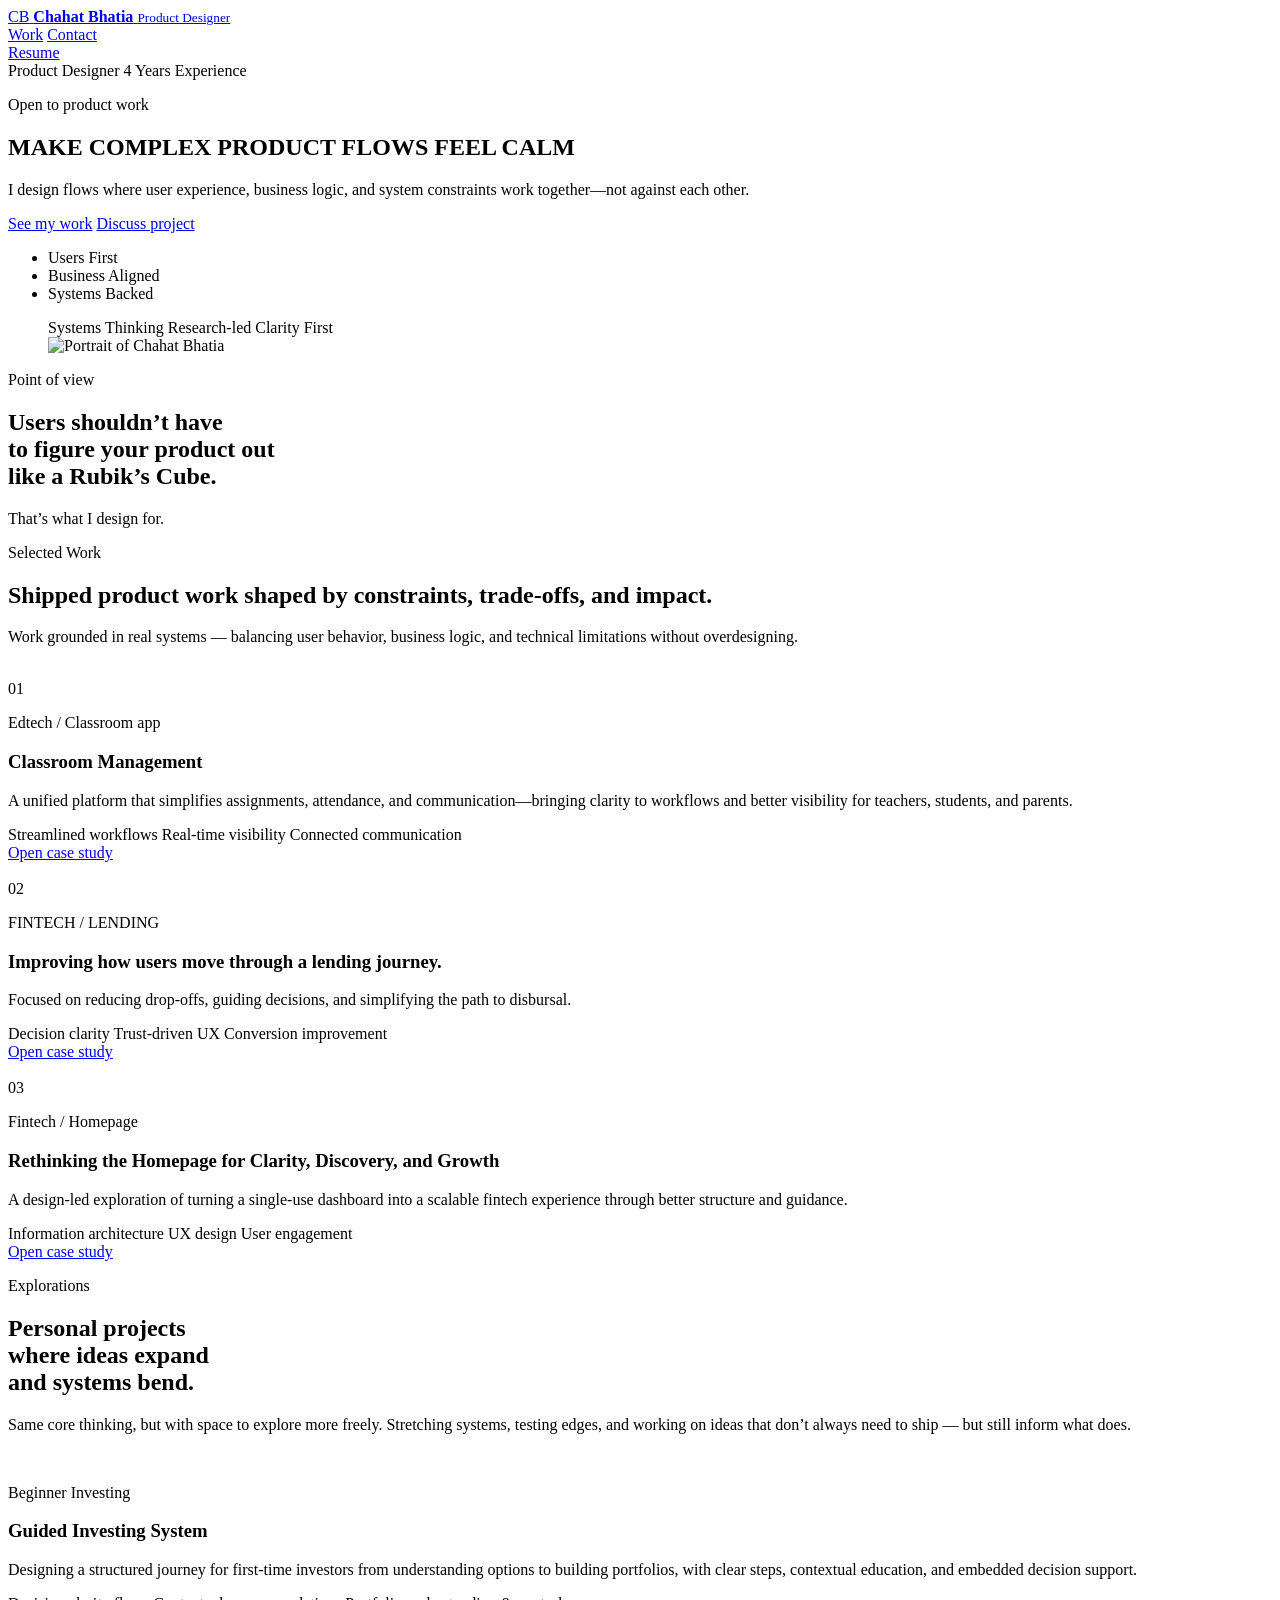
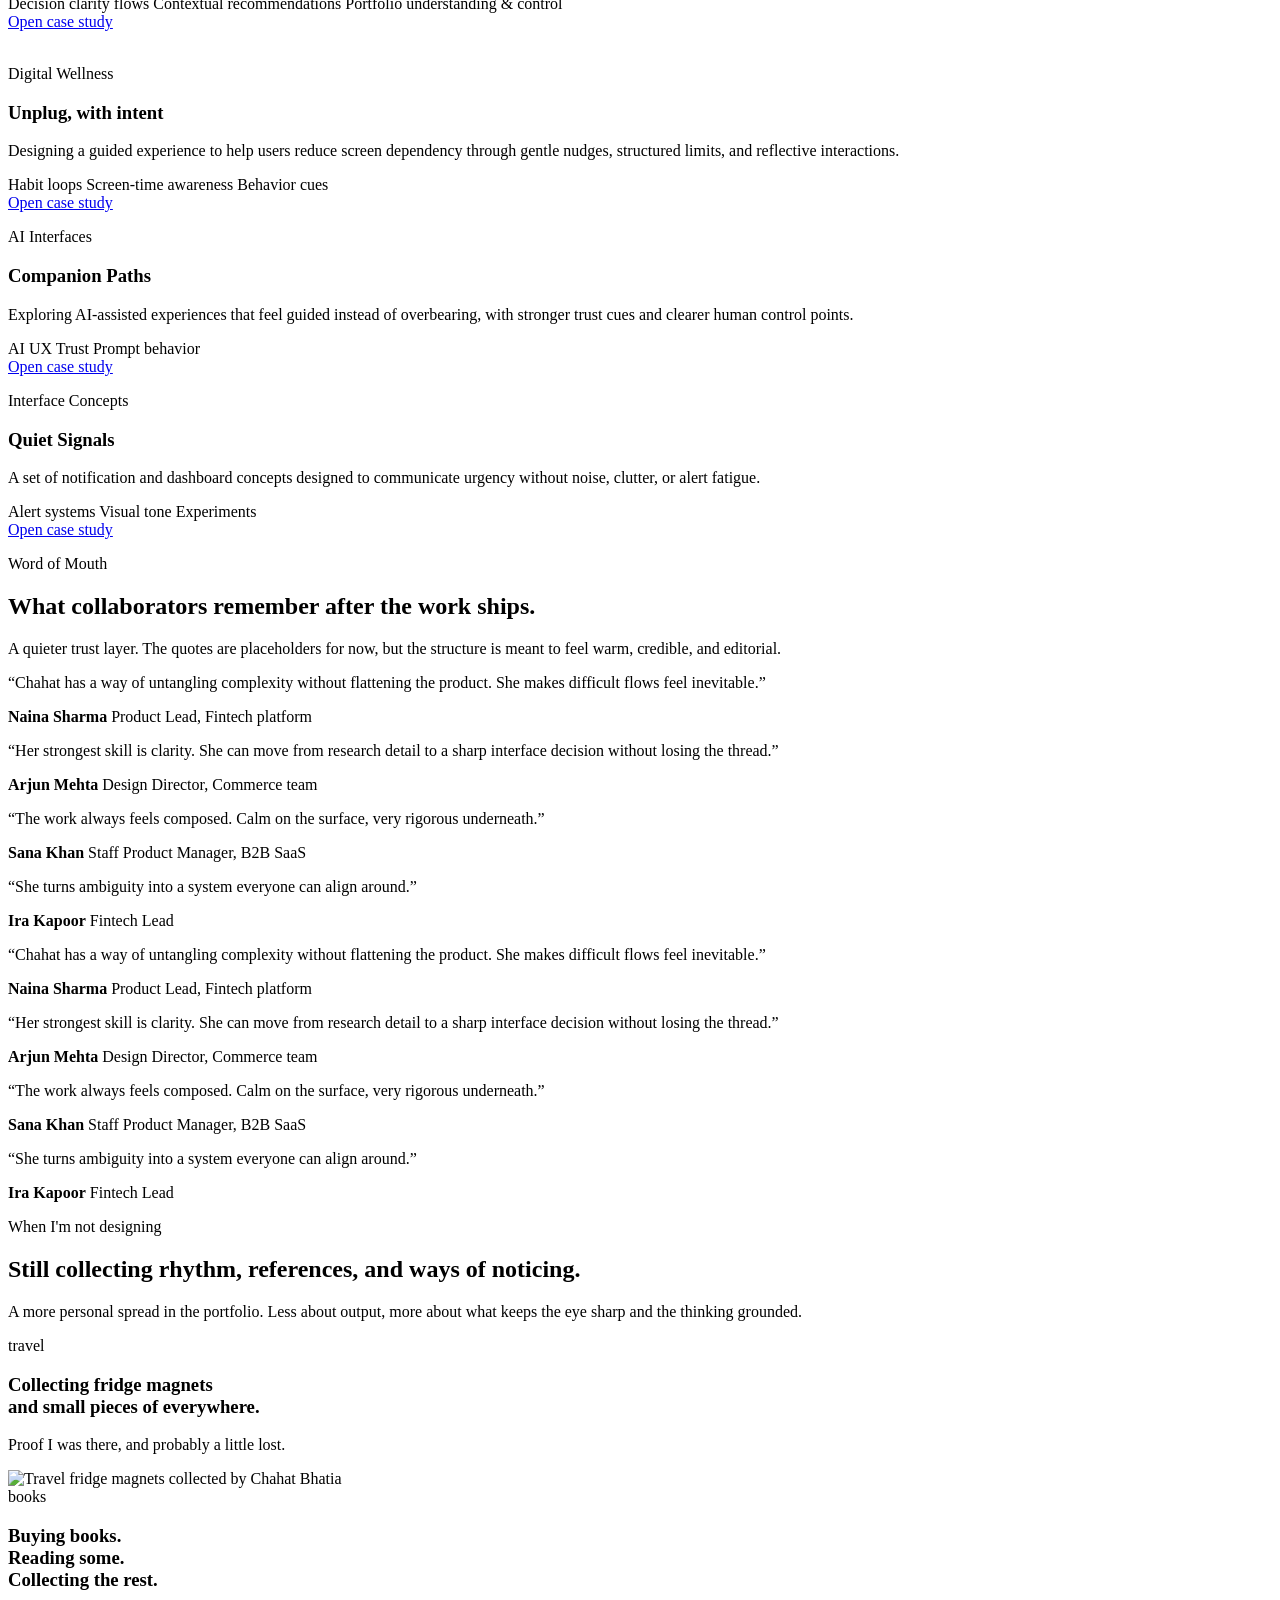
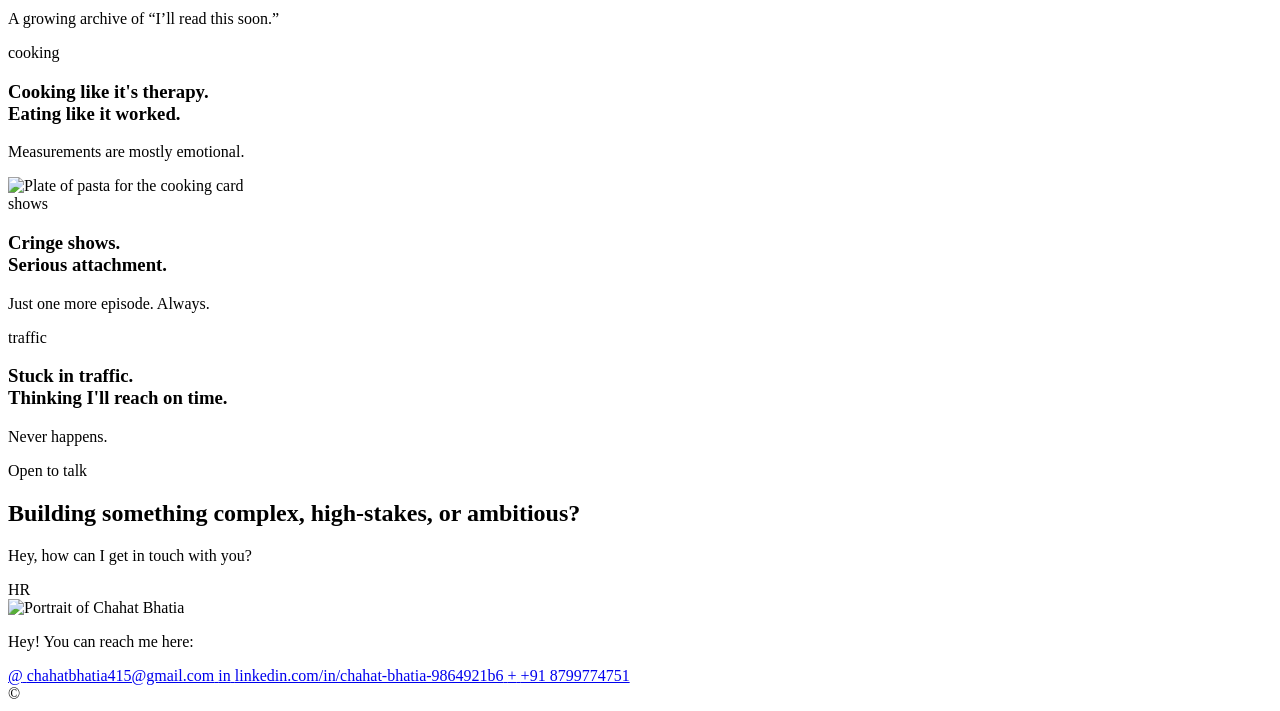
==== index.html @ b1b4a766 "Fix homepage cube script" ====
<!DOCTYPE html>
<html lang="en">
  <head>
    <meta charset="UTF-8" />
    <meta name="viewport" content="width=device-width, initial-scale=1.0" />
    <title>Chahat Bhatia | Product Designer</title>
    <meta
      name="description"
      content="A bold editorial portfolio concept for product designer Chahat Bhatia. High-contrast, structured, and typography-led."
    />
    <meta
      http-equiv="Cache-Control"
      content="no-store, no-cache, must-revalidate"
    />
    <meta http-equiv="Pragma" content="no-cache" />
    <meta http-equiv="Expires" content="0" />
    <link
      rel="icon"
      href="data:image/svg+xml,%3Csvg xmlns='http://www.w3.org/2000/svg' viewBox='0 0 64 64'%3E%3Crect width='64' height='64' fill='%230f0f10'/%3E%3Ctext x='50%25' y='57%25' text-anchor='middle' font-size='24' font-family='Arial, sans-serif' font-weight='700' letter-spacing='2' fill='%23f3efe8'%3ECB%3C/text%3E%3C/svg%3E"
    />
    <link rel="preconnect" href="https://fonts.googleapis.com" />
    <link rel="preconnect" href="https://fonts.gstatic.com" crossorigin />
    <link
      href="https://fonts.googleapis.com/css2?family=Barlow+Condensed:wght@500;600;700;800&family=Space+Grotesk:wght@400;500;600;700&display=swap"
      rel="stylesheet"
    />
    <link rel="stylesheet" href="./styles.css?v=rubik-restore-3" />
  </head>
  <body>
    <header class="site-header" id="top">
      <div class="shell site-header__inner">
        <a class="brand" href="#top" aria-label="Chahat Bhatia portfolio home">
          <span class="brand__mark">CB</span>
          <span class="brand__text">
            <strong>Chahat Bhatia</strong>
            <small>Product Designer</small>
          </span>
        </a>

        <nav class="site-nav" aria-label="Primary">
          <a href="#work">Work</a>
          <a href="#contact">Contact</a>
        </nav>

        <a class="site-header__cta" href="#contact">Resume</a>
      </div>
    </header>

    <main class="page">
      <section class="hero">
        <div class="hero-inner">
          <div class="shell hero__grid">
            <div class="hero__copy reveal">
              <div class="hero__identity" aria-label="Designer identity">
                <span>Product Designer</span>
                <span>4 Years Experience</span>
              </div>

              <p class="kicker kicker--status">
                <span class="status-dot" aria-hidden="true"></span>
                <span>Open to product work</span>
              </p>
              <h1 class="hero__title">
                <span>MAKE COMPLEX</span>
                <span class="hero__title-mid">PRODUCT FLOWS</span>
                <span class="hero__title-end">FEEL CALM</span>
              </h1>
              <p class="hero__summary">
                I design flows where user experience, business logic, and system
                constraints work together—not against each other.
              </p>

              <div class="hero__actions">
                <a class="button button--primary" href="#work">See my work</a>
                <a class="text-link" href="#contact">Discuss project</a>
              </div>

              <ul class="hero__meta" aria-label="Focus areas">
                <li>Users First</li>
                <li>Business Aligned</li>
                <li>Systems Backed</li>
              </ul>
            </div>

            <figure class="hero__portrait reveal">
              <div class="hero__chips" aria-hidden="true">
                <span>Systems Thinking</span>
                <span>Research-led</span>
                <span>Clarity First</span>
              </div>
              <img
                src="./assets/chahat-bhatia.png"
                alt="Portrait of Chahat Bhatia"
              />
            </figure>
          </div>
        </div>
      </section>

      <section class="section section--dark statement">
        <div class="shell statement__grid reveal">
          <div class="statement__intro">
            <p class="kicker kicker--inverse">Point of view</p>
            <h2 class="statement__title">
              Users shouldn&rsquo;t have<br />
              to figure your product out<br />
              like a <span class="statement__highlight">Rubik&rsquo;s Cube.</span>
            </h2>
            <p class="statement__subline">That&rsquo;s what I design for.</p>
          </div>

          <div class="statement__visual" aria-hidden="true">
            <div class="hero-cube-scene hero-cube-scene--statement">
              <div class="hero-cube-aura"></div>
              <div class="hero-cube-shadow"></div>
              <div class="hero-cube-canvas" data-rubik-canvas></div>
            </div>
          </div>
        </div>
      </section>

      <section class="section work" id="work">
        <div class="shell">
          <div class="work-segment work-segment--pro">
            <div class="section-head reveal">
              <div>
                <p class="kicker">Selected Work</p>
                <h2>Shipped product work shaped by constraints, trade-offs, and impact.</h2>
              </div>
              <p>
                Work grounded in real systems — balancing user behavior,
                business logic, and technical limitations without
                overdesigning.
              </p>
            </div>

            <div class="case-list">
              <article class="case-study reveal">
                <div class="case-study__visual case-study__visual--thumb" aria-hidden="true">
                  <img
                    class="case-study__thumb case-study__thumb--classroom"
                    src="./assets/classroom-management-cover-v2.png"
                    alt=""
                  />
                </div>

                <div class="case-study__content">
                  <span class="case-study__index">01</span>
                <p class="case-study__eyebrow">Edtech / Classroom app</p>
                  <h3>Classroom Management</h3>
                  <p>
                    A unified platform that simplifies assignments, attendance,
                    and communication—bringing clarity to workflows and better
                    visibility for teachers, students, and parents.
                  </p>
                  <div class="case-study__meta" aria-label="Case study themes">
                    <span>Streamlined workflows</span>
                    <span>Real-time visibility</span>
                    <span>Connected communication</span>
                  </div>
                  <a class="case-study__link" href="./case-study.html">Open case study</a>
                </div>
              </article>

              <article class="case-study case-study--reverse reveal">
                <div class="case-study__visual case-study__visual--thumb" aria-hidden="true">
                  <img
                    class="case-study__thumb case-study__thumb--lending"
                    src="./assets/sod-thumbnail.png"
                    alt=""
                    loading="lazy"
                  />
                </div>

                <div class="case-study__content">
                  <span class="case-study__index">02</span>
                  <p class="case-study__eyebrow">FINTECH / LENDING</p>
                  <h3>Improving how users move through a lending journey.</h3>
                  <p>
                    Focused on reducing drop-offs, guiding decisions, and
                    simplifying the path to disbursal.
                  </p>
                  <div class="case-study__meta" aria-label="Case study themes">
                    <span>Decision clarity</span>
                    <span>Trust-driven UX</span>
                    <span>Conversion improvement</span>
                  </div>
                  <a class="case-study__link" href="./lending-case-study.html">Open case study</a>
                </div>
              </article>

              <article class="case-study reveal">
                <div class="case-study__visual case-study__visual--thumb case-study__visual--thumb--refyne" aria-hidden="true">
                  <img
                    class="case-study__thumb case-study__thumb--refyne"
                    src="./assets/refyne-context.png"
                    alt=""
                  />
                </div>

                <div class="case-study__content">
                  <span class="case-study__index">03</span>
                  <p class="case-study__eyebrow">Fintech / Homepage</p>
                  <h3>Rethinking the Homepage for Clarity, Discovery, and Growth</h3>
                  <p>
                    A design-led exploration of turning a single-use dashboard
                    into a scalable fintech experience through better structure
                    and guidance.
                  </p>
                  <div class="case-study__meta" aria-label="Case study themes">
                    <span>Information architecture</span>
                    <span>UX design</span>
                    <span>User engagement</span>
                  </div>
                  <a class="case-study__link" href="./refyne-case-study.html">Open case study</a>
                </div>
              </article>
            </div>
          </div>

          <div class="work-segment work-segment--play">
            <div class="work-play-shell">
              <div class="work-play-head reveal">
                <div>
                  <p class="kicker kicker--inverse">Explorations</p>
                  <h2>
                    Personal projects<br />
                    where ideas expand<br />
                    and systems bend.
                  </h2>
                </div>
                <p>
                  Same core thinking, but with space to explore more freely.
                  Stretching systems, testing edges, and working on ideas that
                  don’t always need to ship — but still inform what does.
                </p>
              </div>

              <div class="play-list">
                <article class="play-card play-card--atlas reveal">
                  <div class="play-card__visual play-visual play-visual--atlas" aria-hidden="true">
                    <img
                      class="play-visual__thumb"
                      src="./assets/beginner-investing-thumb-2.png"
                      alt=""
                    />
                  </div>
                  <div class="play-card__content">
                    <p class="play-card__eyebrow">Beginner Investing</p>
                    <h3>Guided Investing System</h3>
                    <p>
                      Designing a structured journey for first-time investors
                      from understanding options to building portfolios, with
                      clear steps, contextual education, and embedded decision
                      support.
                    </p>
                    <div class="play-card__meta">
                      <span>Decision clarity flows</span>
                      <span>Contextual recommendations</span>
                      <span>Portfolio understanding &amp; control</span>
                    </div>
                    <a class="play-card__link" href="./guided-investing-case-study.html?v=guided-investing-case-1">Open case study</a>
                  </div>
                </article>

                <article class="play-card play-card--motion reveal">
                  <div class="play-card__visual play-visual play-visual--motion" aria-hidden="true">
                    <img
                      class="play-visual__thumb"
                      src="./assets/digital-wellness-thumb.png"
                      alt=""
                    />
                  </div>
                  <div class="play-card__content">
                    <p class="play-card__eyebrow">Digital Wellness</p>
                    <h3>Unplug, with intent</h3>
                    <p>
                      Designing a guided experience to help users reduce screen
                      dependency through gentle nudges, structured limits, and
                      reflective interactions.
                    </p>
                    <div class="play-card__meta">
                      <span>Habit loops</span>
                      <span>Screen-time awareness</span>
                      <span>Behavior cues</span>
                    </div>
                    <a class="play-card__link" href="./exploration-case-study.html?v=exploration-case-2">Open case study</a>
                  </div>
                </article>

                <article class="play-card play-card--ai reveal">
                  <div class="play-card__visual play-visual play-visual--ai" aria-hidden="true">
                    <span></span>
                    <span></span>
                    <span></span>
                  </div>
                  <div class="play-card__content">
                    <p class="play-card__eyebrow">AI Interfaces</p>
                    <h3>Companion Paths</h3>
                    <p>
                      Exploring AI-assisted experiences that feel guided instead
                      of overbearing, with stronger trust cues and clearer human
                      control points.
                    </p>
                    <div class="play-card__meta">
                      <span>AI UX</span>
                      <span>Trust</span>
                      <span>Prompt behavior</span>
                    </div>
                    <a class="play-card__link" href="./exploration-case-study.html?v=exploration-case-2">Open case study</a>
                  </div>
                </article>

                <article class="play-card play-card--calm reveal">
                  <div class="play-card__visual play-visual play-visual--calm" aria-hidden="true">
                    <span></span>
                    <span></span>
                    <span></span>
                  </div>
                  <div class="play-card__content">
                    <p class="play-card__eyebrow">Interface Concepts</p>
                    <h3>Quiet Signals</h3>
                    <p>
                      A set of notification and dashboard concepts designed to
                      communicate urgency without noise, clutter, or alert
                      fatigue.
                    </p>
                    <div class="play-card__meta">
                      <span>Alert systems</span>
                      <span>Visual tone</span>
                      <span>Experiments</span>
                    </div>
                    <a class="play-card__link" href="./exploration-case-study.html?v=exploration-case-2">Open case study</a>
                  </div>
                </article>
              </div>
            </div>
          </div>
        </div>
      </section>

      <section class="section word-of-mouth">
        <div class="shell">
          <div class="word-of-mouth__top">
            <div class="word-of-mouth__intro reveal">
              <p class="kicker kicker--inverse">Word of Mouth</p>
              <h2>What collaborators remember after the work ships.</h2>
            </div>

            <div class="word-of-mouth__aside reveal">
              <p class="word-of-mouth__copy">
                A quieter trust layer. The quotes are placeholders for now, but
                the structure is meant to feel warm, credible, and editorial.
              </p>
            </div>
          </div>

          <div class="word-of-mouth__rail reveal" aria-label="Testimonials">
            <div class="word-of-mouth__ticker">
              <div class="word-of-mouth__track">
                <article class="testimonial-card testimonial-card--medium">
                  <p class="testimonial-card__quote">
                    “Chahat has a way of untangling complexity without flattening the
                    product. She makes difficult flows feel inevitable.”
                  </p>
                  <div class="testimonial-card__meta">
                    <strong>Naina Sharma</strong>
                    <span>Product Lead, Fintech platform</span>
                  </div>
                </article>

                <article class="testimonial-card testimonial-card--wide">
                  <p class="testimonial-card__quote">
                    “Her strongest skill is clarity. She can move from research
                    detail to a sharp interface decision without losing the thread.”
                  </p>
                  <div class="testimonial-card__meta">
                    <strong>Arjun Mehta</strong>
                    <span>Design Director, Commerce team</span>
                  </div>
                </article>

                <article class="testimonial-card testimonial-card--medium">
                  <p class="testimonial-card__quote">
                    “The work always feels composed. Calm on the surface, very
                    rigorous underneath.”
                  </p>
                  <div class="testimonial-card__meta">
                    <strong>Sana Khan</strong>
                    <span>Staff Product Manager, B2B SaaS</span>
                  </div>
                </article>

                <article class="testimonial-card testimonial-card--compact" aria-hidden="true">
                  <p class="testimonial-card__quote">
                    “She turns ambiguity into a system everyone can align around.”
                  </p>
                  <div class="testimonial-card__meta">
                    <strong>Ira Kapoor</strong>
                    <span>Fintech Lead</span>
                  </div>
                </article>
              </div>

              <div class="word-of-mouth__track" aria-hidden="true">
                <article class="testimonial-card testimonial-card--medium">
                  <p class="testimonial-card__quote">
                    “Chahat has a way of untangling complexity without flattening the
                    product. She makes difficult flows feel inevitable.”
                  </p>
                  <div class="testimonial-card__meta">
                    <strong>Naina Sharma</strong>
                    <span>Product Lead, Fintech platform</span>
                  </div>
                </article>

                <article class="testimonial-card testimonial-card--wide">
                  <p class="testimonial-card__quote">
                    “Her strongest skill is clarity. She can move from research
                    detail to a sharp interface decision without losing the thread.”
                  </p>
                  <div class="testimonial-card__meta">
                    <strong>Arjun Mehta</strong>
                    <span>Design Director, Commerce team</span>
                  </div>
                </article>

                <article class="testimonial-card testimonial-card--medium">
                  <p class="testimonial-card__quote">
                    “The work always feels composed. Calm on the surface, very
                    rigorous underneath.”
                  </p>
                  <div class="testimonial-card__meta">
                    <strong>Sana Khan</strong>
                    <span>Staff Product Manager, B2B SaaS</span>
                  </div>
                </article>

                <article class="testimonial-card testimonial-card--compact" aria-hidden="true">
                  <p class="testimonial-card__quote">
                    “She turns ambiguity into a system everyone can align around.”
                  </p>
                  <div class="testimonial-card__meta">
                    <strong>Ira Kapoor</strong>
                    <span>Fintech Lead</span>
                  </div>
                </article>
              </div>
            </div>
          </div>
        </div>
      </section>

      <section class="section off-grid" id="off-grid">
        <div class="shell">
          <div class="section-head reveal">
            <div>
              <p class="kicker">When I&apos;m not designing</p>
              <h2>Still collecting rhythm, references, and ways of noticing.</h2>
            </div>
            <p>
              A more personal spread in the portfolio. Less about output, more
              about what keeps the eye sharp and the thinking grounded.
            </p>
          </div>

          <div class="off-grid__carousel reveal">
            <div
              class="off-grid__rail"
              data-off-grid-carousel
              tabindex="0"
              aria-label="Horizontal carousel of personal interests and activities"
            >
              <div class="off-grid__track">
                <article class="off-grid-card off-grid-card--travel is-active">
                  <div class="off-grid-card__content">
                    <span class="off-grid-card__label">travel</span>
                    <h3>
                      Collecting fridge magnets<br />
                      and small pieces of everywhere.
                    </h3>
                    <p>Proof I was there, and probably a little lost.</p>
                  </div>
                  <img
                    src="./assets/travel-magnets.png"
                    alt="Travel fridge magnets collected by Chahat Bhatia"
                  />
                </article>

                <article class="off-grid-card off-grid-card--playlists">
                  <span class="off-grid-card__label">books</span>
                  <h3>
                    Buying books.<br />
                    Reading some.<br />
                    Collecting the rest.
                  </h3>
                  <p>A growing archive of “I’ll read this soon.”</p>
                </article>

                <article class="off-grid-card off-grid-card--camera">
                  <div class="off-grid-card__content">
                    <span class="off-grid-card__label">cooking</span>
                    <h3>
                      Cooking like it&apos;s therapy.<br />
                      Eating like it worked.
                    </h3>
                    <p>Measurements are mostly emotional.</p>
                  </div>
                  <img
                    src="./assets/cooking-card.jpg"
                    alt="Plate of pasta for the cooking card"
                  />
                </article>

                <article class="off-grid-card off-grid-card--shows">
                  <span class="off-grid-card__label">shows</span>
                  <h3>
                    Cringe shows.<br />
                    Serious attachment.
                  </h3>
                  <p>Just one more episode. Always.</p>
                </article>

                <article class="off-grid-card off-grid-card--maps">
                  <span class="off-grid-card__label">traffic</span>
                  <h3>
                    Stuck in traffic.<br />
                    Thinking I&apos;ll reach on time.
                  </h3>
                  <p>Never happens.</p>
                </article>
              </div>
            </div>
          </div>
        </div>
      </section>

      <section class="section section--dark contact" id="contact">
          <div class="shell contact__grid reveal">
            <div>
            <p class="kicker kicker--inverse">Open to talk</p>
            <h2>
              Building something complex, high-stakes, or ambitious?
            </h2>
          </div>

        </div>

        <div class="shell contact__experience reveal">
          <div class="contact-scene" data-contact-scene aria-hidden="true">
            <div class="contact-chase" data-contact-chase data-note-side="right">
              <div class="contact-chase__chat">
                <div class="contact-chase__incoming">
                  <div class="contact-chase__message contact-chase__message--incoming">
                    <p>Hey, how can I get in touch with you?</p>
                  </div>
                  <span class="contact-chase__avatar contact-chase__avatar--incoming" aria-hidden="true">HR</span>
                </div>
                <div class="contact-chase__reply">
                  <img
                    class="contact-chase__avatar"
                    src="./assets/chahat-bhatia.png"
                    alt="Portrait of Chahat Bhatia"
                  />
                  <div class="contact-chase__message contact-chase__message--outgoing">
                    <p class="contact-chase__lead">Hey! You can reach me here:</p>
                    <div class="contact-chase__details">
                      <a
                        class="contact-chase__detail-link"
                        href="mailto:chahatbhatia415@gmail.com"
                      >
                        <span class="contact-chase__detail-icon" aria-hidden="true">@</span>
                        <span>chahatbhatia415@gmail.com</span>
                      </a>
                      <a
                        class="contact-chase__detail-link"
                        href="https://linkedin.com/in/chahat-bhatia-9864921b6"
                        target="_blank"
                        rel="noreferrer"
                      >
                        <span class="contact-chase__detail-icon" aria-hidden="true">in</span>
                        <span>linkedin.com/in/chahat-bhatia-9864921b6</span>
                      </a>
                      <a class="contact-chase__detail-link" href="tel:+918799774751">
                        <span class="contact-chase__detail-icon" aria-hidden="true">+</span>
                        <span>+91 8799774751</span>
                      </a>
                    </div>
                  </div>
                </div>
              </div>
            </div>
          </div>
        </div>

        <div class="shell contact__footer">
          <span>&copy; <span id="year"></span></span>
        </div>
      </section>
    </main>

    <div class="cursor-dot" aria-hidden="true"></div>
    <div class="cursor-ring" aria-hidden="true"></div>

    <script src="./script.js?v=exploration-case-2"></script>
    <script
      type="module"
      src="./statement-cube.mjs?v=rubik-solve-3"
    ></script>
  </body>
</html>
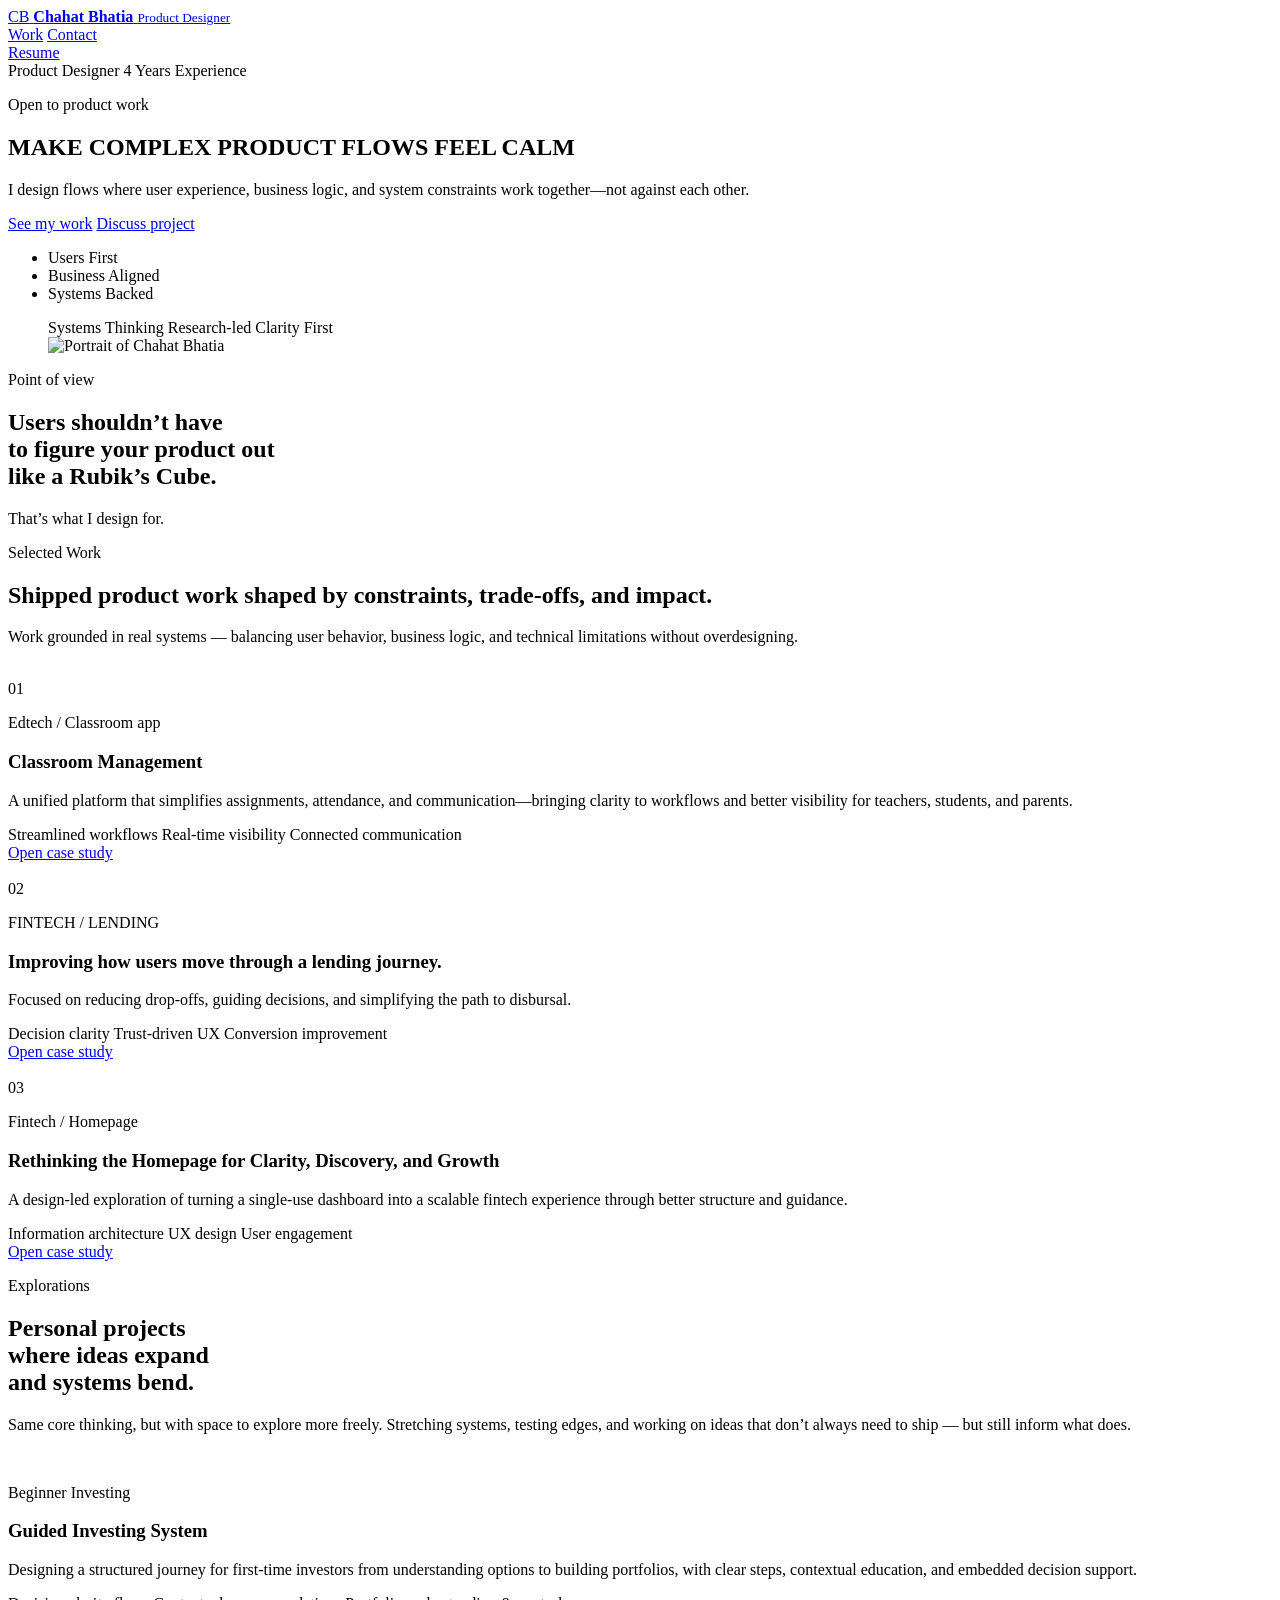
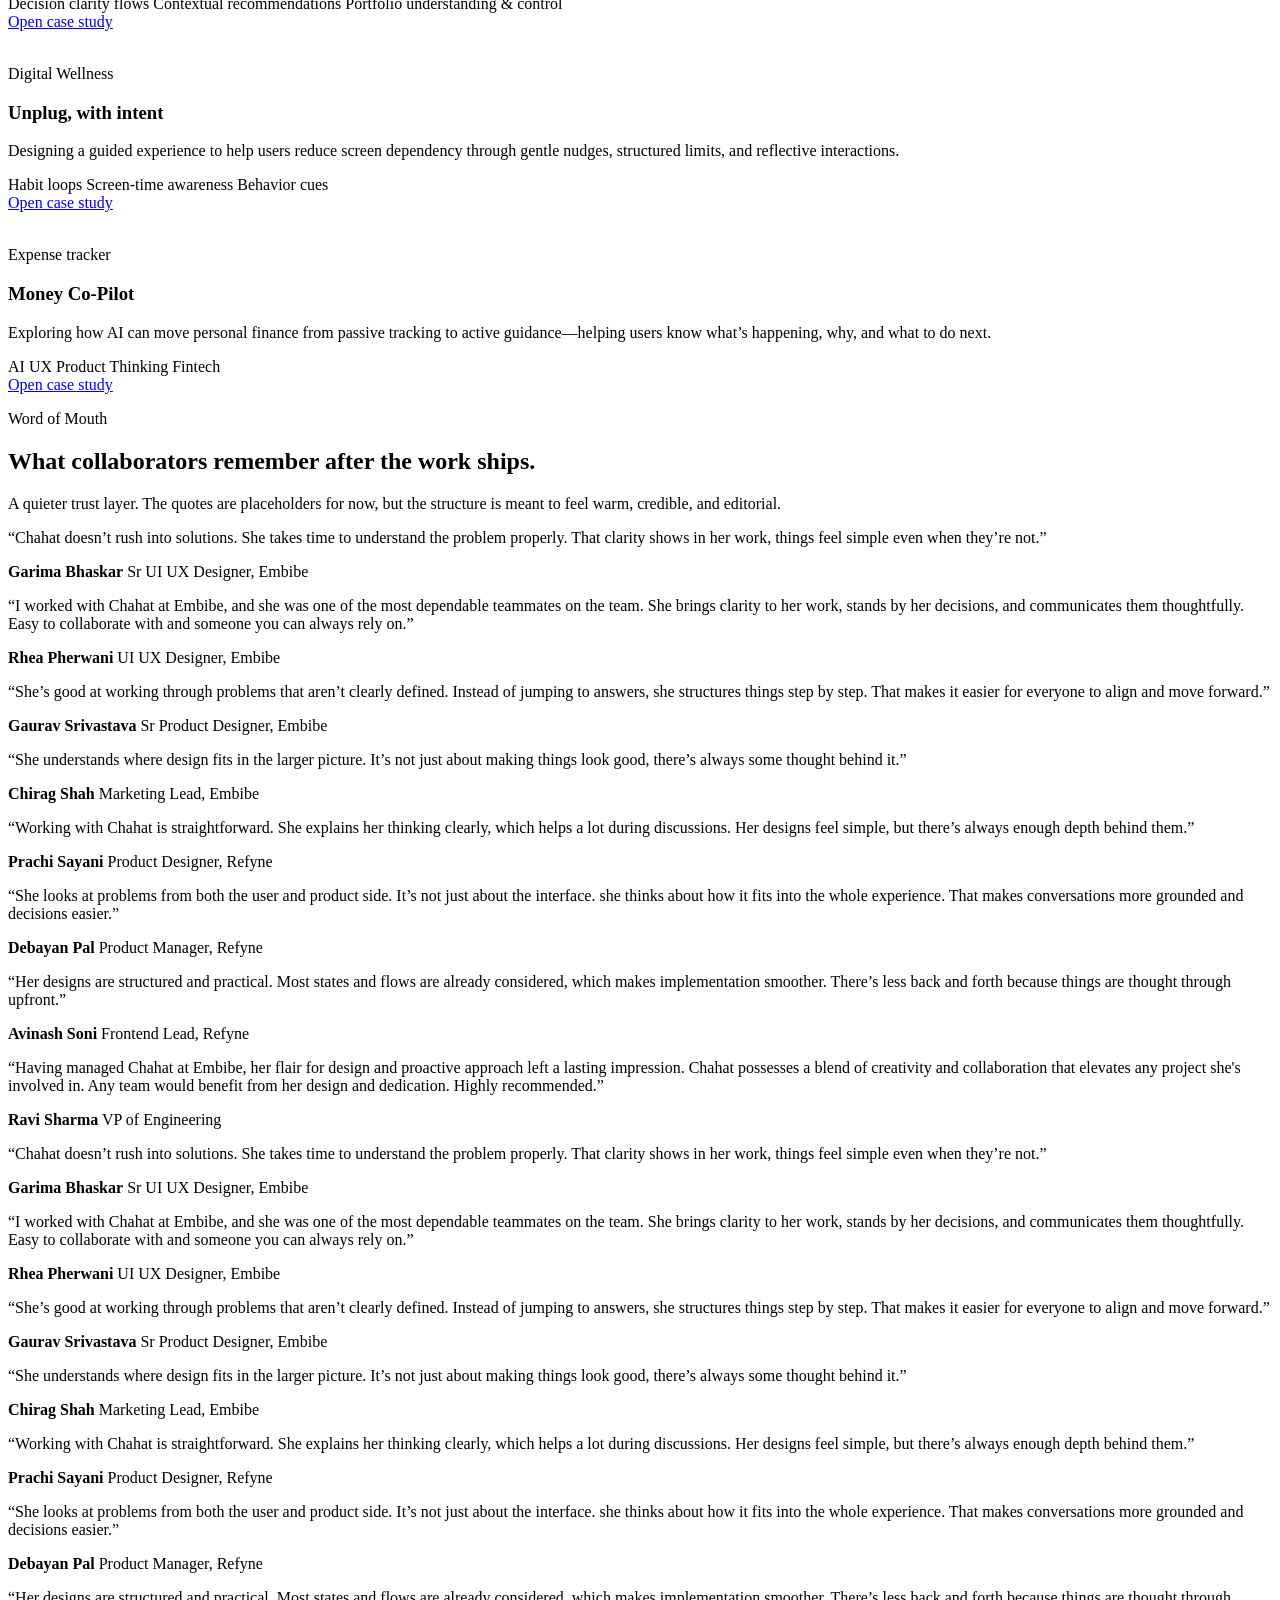
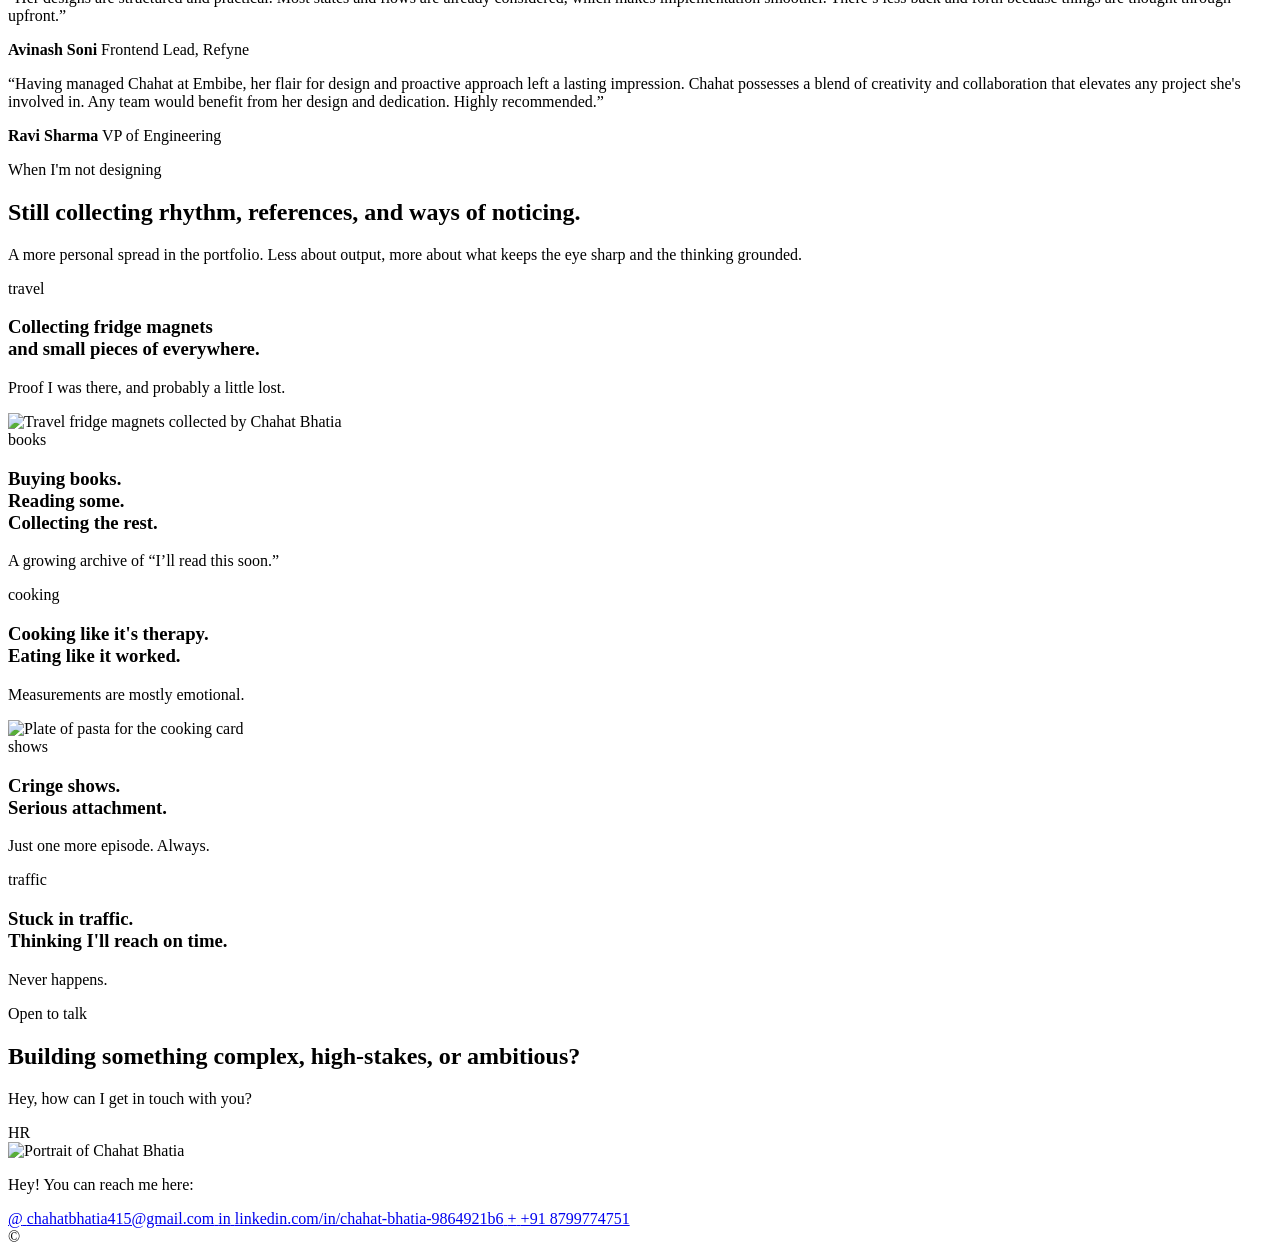
==== commit 19dd84a4: "Update money co-pilot case study and testimonials" ====
--- a/index.html
+++ b/index.html
@@ -290,47 +290,26 @@
 
                 <article class="play-card play-card--ai reveal">
                   <div class="play-card__visual play-visual play-visual--ai" aria-hidden="true">
-                    <span></span>
-                    <span></span>
-                    <span></span>
+                    <img
+                      class="play-visual__thumb"
+                      src="./assets/money-co-pilot-thumb.png"
+                      alt=""
+                    />
                   </div>
                   <div class="play-card__content">
-                    <p class="play-card__eyebrow">AI Interfaces</p>
-                    <h3>Companion Paths</h3>
+                    <p class="play-card__eyebrow">Expense tracker</p>
+                    <h3>Money Co-Pilot</h3>
                     <p>
-                      Exploring AI-assisted experiences that feel guided instead
-                      of overbearing, with stronger trust cues and clearer human
-                      control points.
+                      Exploring how AI can move personal finance from passive
+                      tracking to active guidance&mdash;helping users know what&rsquo;s
+                      happening, why, and what to do next.
                     </p>
                     <div class="play-card__meta">
                       <span>AI UX</span>
-                      <span>Trust</span>
-                      <span>Prompt behavior</span>
+                      <span>Product Thinking</span>
+                      <span>Fintech</span>
                     </div>
-                    <a class="play-card__link" href="./exploration-case-study.html?v=exploration-case-2">Open case study</a>
-                  </div>
-                </article>
-
-                <article class="play-card play-card--calm reveal">
-                  <div class="play-card__visual play-visual play-visual--calm" aria-hidden="true">
-                    <span></span>
-                    <span></span>
-                    <span></span>
-                  </div>
-                  <div class="play-card__content">
-                    <p class="play-card__eyebrow">Interface Concepts</p>
-                    <h3>Quiet Signals</h3>
-                    <p>
-                      A set of notification and dashboard concepts designed to
-                      communicate urgency without noise, clutter, or alert
-                      fatigue.
-                    </p>
-                    <div class="play-card__meta">
-                      <span>Alert systems</span>
-                      <span>Visual tone</span>
-                      <span>Experiments</span>
-                    </div>
-                    <a class="play-card__link" href="./exploration-case-study.html?v=exploration-case-2">Open case study</a>
+                    <a class="play-card__link" href="./exploration-case-study.html?project=money-co-pilot">Open case study</a>
                   </div>
                 </article>
               </div>
@@ -360,44 +339,106 @@
               <div class="word-of-mouth__track">
                 <article class="testimonial-card testimonial-card--medium">
                   <p class="testimonial-card__quote">
-                    “Chahat has a way of untangling complexity without flattening the
-                    product. She makes difficult flows feel inevitable.”
-                  </p>
-                  <div class="testimonial-card__meta">
-                    <strong>Naina Sharma</strong>
-                    <span>Product Lead, Fintech platform</span>
+                    “Chahat doesn’t rush into solutions. She takes time to
+                    understand the problem properly. That clarity shows in her
+                    work, things feel simple even when they’re not.”
+                  </p>
+                  <div class="testimonial-card__meta">
+                    <strong>Garima Bhaskar</strong>
+                    <span>Sr UI UX Designer, Embibe</span>
                   </div>
                 </article>
 
                 <article class="testimonial-card testimonial-card--wide">
                   <p class="testimonial-card__quote">
-                    “Her strongest skill is clarity. She can move from research
-                    detail to a sharp interface decision without losing the thread.”
-                  </p>
-                  <div class="testimonial-card__meta">
-                    <strong>Arjun Mehta</strong>
-                    <span>Design Director, Commerce team</span>
-                  </div>
-                </article>
-
-                <article class="testimonial-card testimonial-card--medium">
-                  <p class="testimonial-card__quote">
-                    “The work always feels composed. Calm on the surface, very
-                    rigorous underneath.”
-                  </p>
-                  <div class="testimonial-card__meta">
-                    <strong>Sana Khan</strong>
-                    <span>Staff Product Manager, B2B SaaS</span>
+                    “I worked with Chahat at Embibe, and she was one of the most
+                    dependable teammates on the team. She brings clarity to her
+                    work, stands by her decisions, and communicates them
+                    thoughtfully. Easy to collaborate with and someone you can
+                    always rely on.”
+                  </p>
+                  <div class="testimonial-card__meta">
+                    <strong>Rhea Pherwani</strong>
+                    <span>UI UX Designer, Embibe</span>
+                  </div>
+                </article>
+
+                <article class="testimonial-card testimonial-card--medium">
+                  <p class="testimonial-card__quote">
+                    “She’s good at working through problems that aren’t clearly
+                    defined. Instead of jumping to answers, she structures things
+                    step by step. That makes it easier for everyone to align and
+                    move forward.”
+                  </p>
+                  <div class="testimonial-card__meta">
+                    <strong>Gaurav Srivastava</strong>
+                    <span>Sr Product Designer, Embibe</span>
                   </div>
                 </article>
 
                 <article class="testimonial-card testimonial-card--compact" aria-hidden="true">
                   <p class="testimonial-card__quote">
-                    “She turns ambiguity into a system everyone can align around.”
-                  </p>
-                  <div class="testimonial-card__meta">
-                    <strong>Ira Kapoor</strong>
-                    <span>Fintech Lead</span>
+                    “She understands where design fits in the larger picture. It’s
+                    not just about making things look good, there’s always some
+                    thought behind it.”
+                  </p>
+                  <div class="testimonial-card__meta">
+                    <strong>Chirag Shah</strong>
+                    <span>Marketing Lead, Embibe</span>
+                  </div>
+                </article>
+
+                <article class="testimonial-card testimonial-card--medium">
+                  <p class="testimonial-card__quote">
+                    “Working with Chahat is straightforward. She explains her
+                    thinking clearly, which helps a lot during discussions. Her
+                    designs feel simple, but there’s always enough depth behind
+                    them.”
+                  </p>
+                  <div class="testimonial-card__meta">
+                    <strong>Prachi Sayani</strong>
+                    <span>Product Designer, Refyne</span>
+                  </div>
+                </article>
+
+                <article class="testimonial-card testimonial-card--medium">
+                  <p class="testimonial-card__quote">
+                    “She looks at problems from both the user and product side.
+                    It’s not just about the interface. she thinks about how it fits
+                    into the whole experience. That makes conversations more
+                    grounded and decisions easier.”
+                  </p>
+                  <div class="testimonial-card__meta">
+                    <strong>Debayan Pal</strong>
+                    <span>Product Manager, Refyne</span>
+                  </div>
+                </article>
+
+                <article class="testimonial-card testimonial-card--compact" aria-hidden="true">
+                  <p class="testimonial-card__quote">
+                    “Her designs are structured and practical. Most states and
+                    flows are already considered, which makes implementation
+                    smoother. There’s less back and forth because things are
+                    thought through upfront.”
+                  </p>
+                  <div class="testimonial-card__meta">
+                    <strong>Avinash Soni</strong>
+                    <span>Frontend Lead, Refyne</span>
+                  </div>
+                </article>
+
+                <article class="testimonial-card testimonial-card--medium">
+                  <p class="testimonial-card__quote">
+                    “Having managed Chahat at Embibe, her flair for design and
+                    proactive approach left a lasting impression. Chahat
+                    possesses a blend of creativity and collaboration that
+                    elevates any project she's involved in. Any team would
+                    benefit from her design and dedication. Highly
+                    recommended.”
+                  </p>
+                  <div class="testimonial-card__meta">
+                    <strong>Ravi Sharma</strong>
+                    <span>VP of Engineering</span>
                   </div>
                 </article>
               </div>
@@ -405,44 +446,106 @@
               <div class="word-of-mouth__track" aria-hidden="true">
                 <article class="testimonial-card testimonial-card--medium">
                   <p class="testimonial-card__quote">
-                    “Chahat has a way of untangling complexity without flattening the
-                    product. She makes difficult flows feel inevitable.”
-                  </p>
-                  <div class="testimonial-card__meta">
-                    <strong>Naina Sharma</strong>
-                    <span>Product Lead, Fintech platform</span>
+                    “Chahat doesn’t rush into solutions. She takes time to
+                    understand the problem properly. That clarity shows in her
+                    work, things feel simple even when they’re not.”
+                  </p>
+                  <div class="testimonial-card__meta">
+                    <strong>Garima Bhaskar</strong>
+                    <span>Sr UI UX Designer, Embibe</span>
                   </div>
                 </article>
 
                 <article class="testimonial-card testimonial-card--wide">
                   <p class="testimonial-card__quote">
-                    “Her strongest skill is clarity. She can move from research
-                    detail to a sharp interface decision without losing the thread.”
-                  </p>
-                  <div class="testimonial-card__meta">
-                    <strong>Arjun Mehta</strong>
-                    <span>Design Director, Commerce team</span>
-                  </div>
-                </article>
-
-                <article class="testimonial-card testimonial-card--medium">
-                  <p class="testimonial-card__quote">
-                    “The work always feels composed. Calm on the surface, very
-                    rigorous underneath.”
-                  </p>
-                  <div class="testimonial-card__meta">
-                    <strong>Sana Khan</strong>
-                    <span>Staff Product Manager, B2B SaaS</span>
+                    “I worked with Chahat at Embibe, and she was one of the most
+                    dependable teammates on the team. She brings clarity to her
+                    work, stands by her decisions, and communicates them
+                    thoughtfully. Easy to collaborate with and someone you can
+                    always rely on.”
+                  </p>
+                  <div class="testimonial-card__meta">
+                    <strong>Rhea Pherwani</strong>
+                    <span>UI UX Designer, Embibe</span>
+                  </div>
+                </article>
+
+                <article class="testimonial-card testimonial-card--medium">
+                  <p class="testimonial-card__quote">
+                    “She’s good at working through problems that aren’t clearly
+                    defined. Instead of jumping to answers, she structures things
+                    step by step. That makes it easier for everyone to align and
+                    move forward.”
+                  </p>
+                  <div class="testimonial-card__meta">
+                    <strong>Gaurav Srivastava</strong>
+                    <span>Sr Product Designer, Embibe</span>
                   </div>
                 </article>
 
                 <article class="testimonial-card testimonial-card--compact" aria-hidden="true">
                   <p class="testimonial-card__quote">
-                    “She turns ambiguity into a system everyone can align around.”
-                  </p>
-                  <div class="testimonial-card__meta">
-                    <strong>Ira Kapoor</strong>
-                    <span>Fintech Lead</span>
+                    “She understands where design fits in the larger picture. It’s
+                    not just about making things look good, there’s always some
+                    thought behind it.”
+                  </p>
+                  <div class="testimonial-card__meta">
+                    <strong>Chirag Shah</strong>
+                    <span>Marketing Lead, Embibe</span>
+                  </div>
+                </article>
+
+                <article class="testimonial-card testimonial-card--medium">
+                  <p class="testimonial-card__quote">
+                    “Working with Chahat is straightforward. She explains her
+                    thinking clearly, which helps a lot during discussions. Her
+                    designs feel simple, but there’s always enough depth behind
+                    them.”
+                  </p>
+                  <div class="testimonial-card__meta">
+                    <strong>Prachi Sayani</strong>
+                    <span>Product Designer, Refyne</span>
+                  </div>
+                </article>
+
+                <article class="testimonial-card testimonial-card--medium">
+                  <p class="testimonial-card__quote">
+                    “She looks at problems from both the user and product side.
+                    It’s not just about the interface. she thinks about how it fits
+                    into the whole experience. That makes conversations more
+                    grounded and decisions easier.”
+                  </p>
+                  <div class="testimonial-card__meta">
+                    <strong>Debayan Pal</strong>
+                    <span>Product Manager, Refyne</span>
+                  </div>
+                </article>
+
+                <article class="testimonial-card testimonial-card--compact" aria-hidden="true">
+                  <p class="testimonial-card__quote">
+                    “Her designs are structured and practical. Most states and
+                    flows are already considered, which makes implementation
+                    smoother. There’s less back and forth because things are
+                    thought through upfront.”
+                  </p>
+                  <div class="testimonial-card__meta">
+                    <strong>Avinash Soni</strong>
+                    <span>Frontend Lead, Refyne</span>
+                  </div>
+                </article>
+
+                <article class="testimonial-card testimonial-card--medium">
+                  <p class="testimonial-card__quote">
+                    “Having managed Chahat at Embibe, her flair for design and
+                    proactive approach left a lasting impression. Chahat
+                    possesses a blend of creativity and collaboration that
+                    elevates any project she's involved in. Any team would
+                    benefit from her design and dedication. Highly
+                    recommended.”
+                  </p>
+                  <div class="testimonial-card__meta">
+                    <strong>Ravi Sharma</strong>
+                    <span>VP of Engineering</span>
                   </div>
                 </article>
               </div>
@@ -603,9 +706,6 @@
     <div class="cursor-ring" aria-hidden="true"></div>
 
     <script src="./script.js?v=exploration-case-2"></script>
-    <script
-      type="module"
-      src="./statement-cube.mjs?v=rubik-solve-3"
-    ></script>
+    <script defer src="./statement-cube.js?v=rubik-solve-2"></script>
   </body>
 </html>
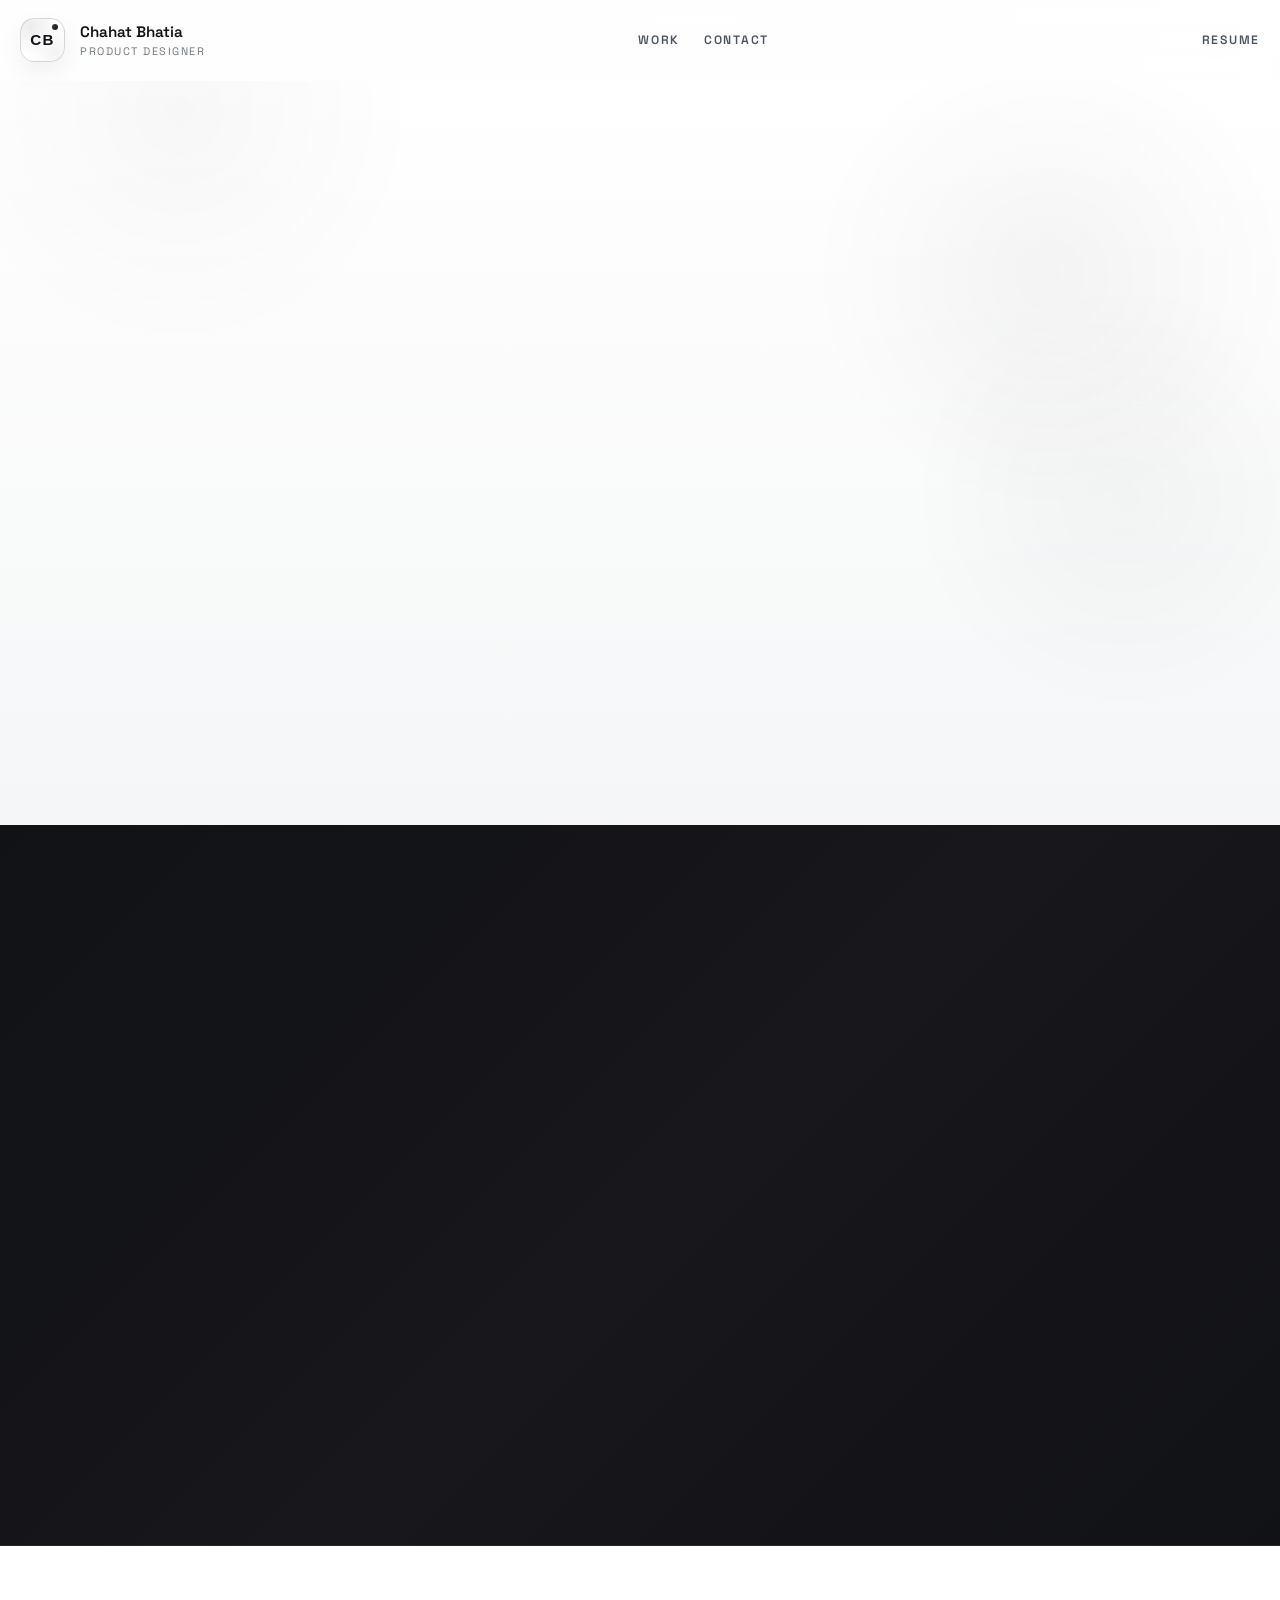
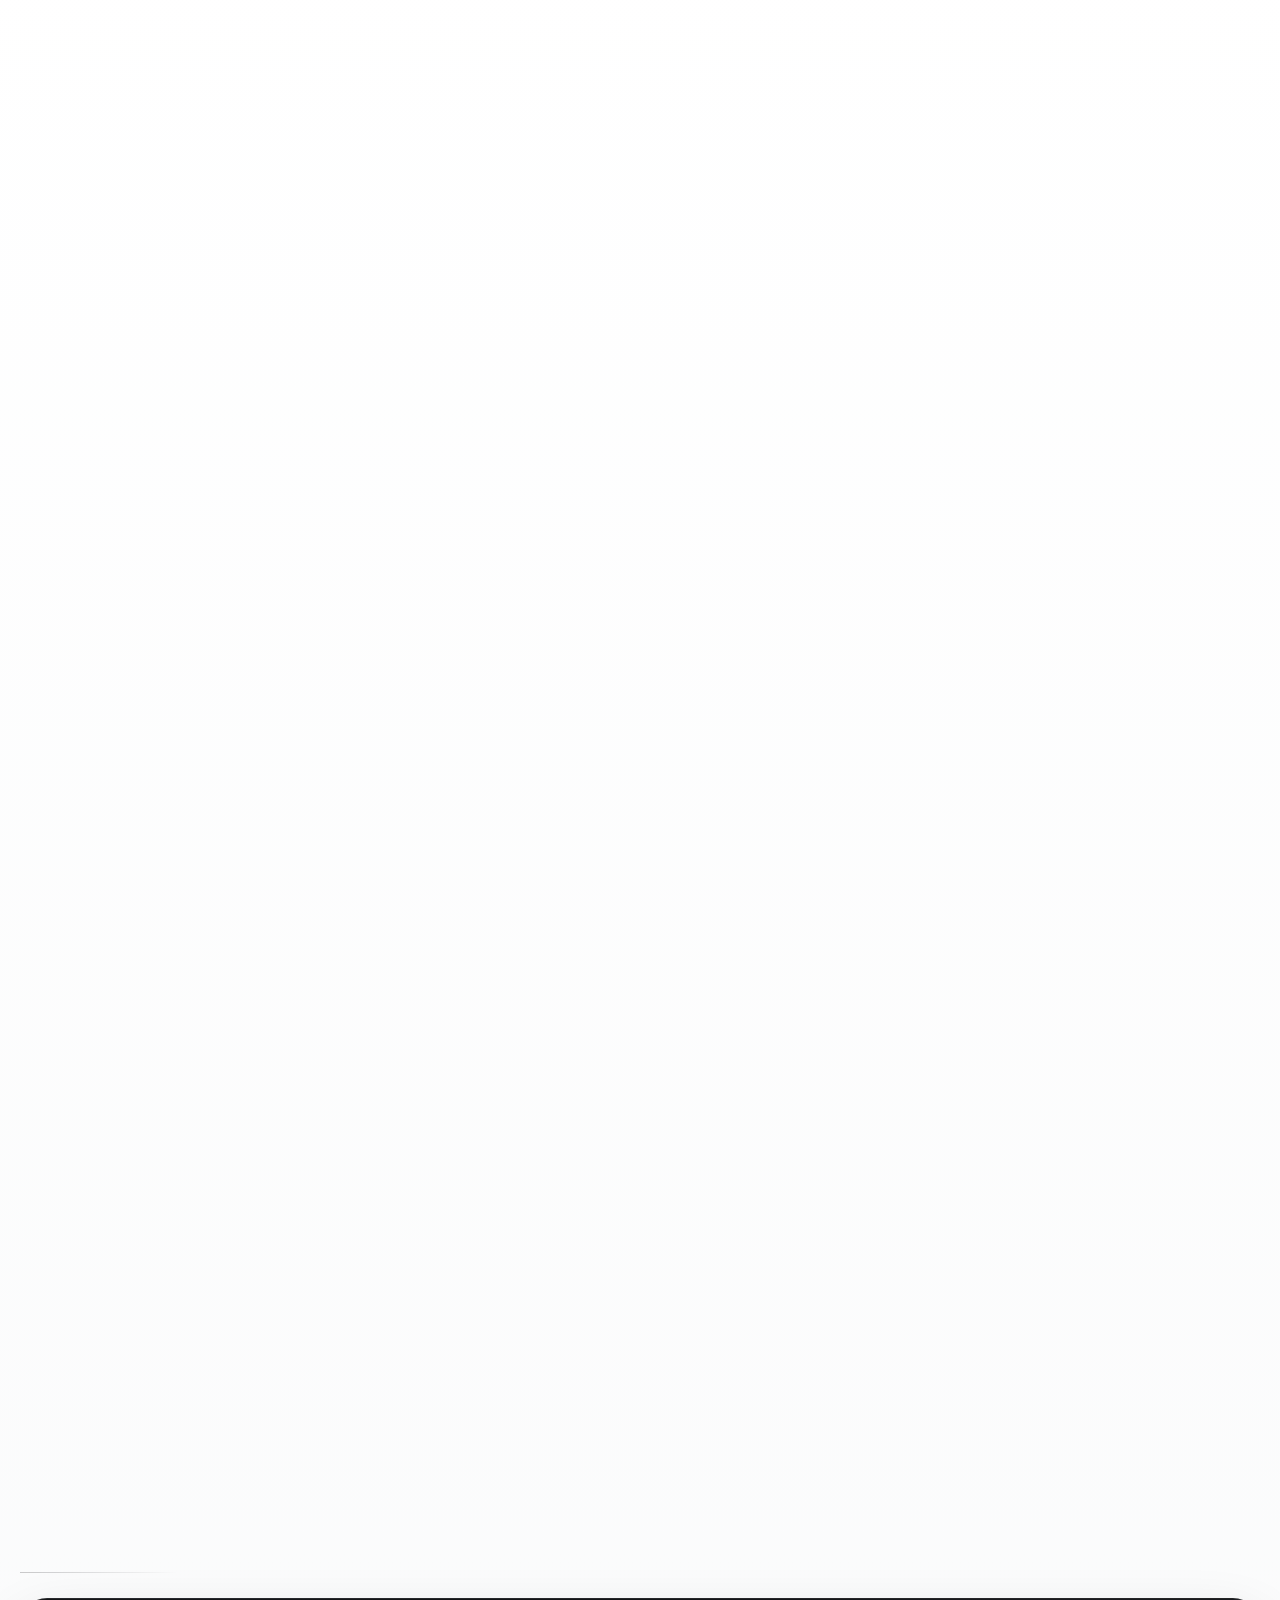
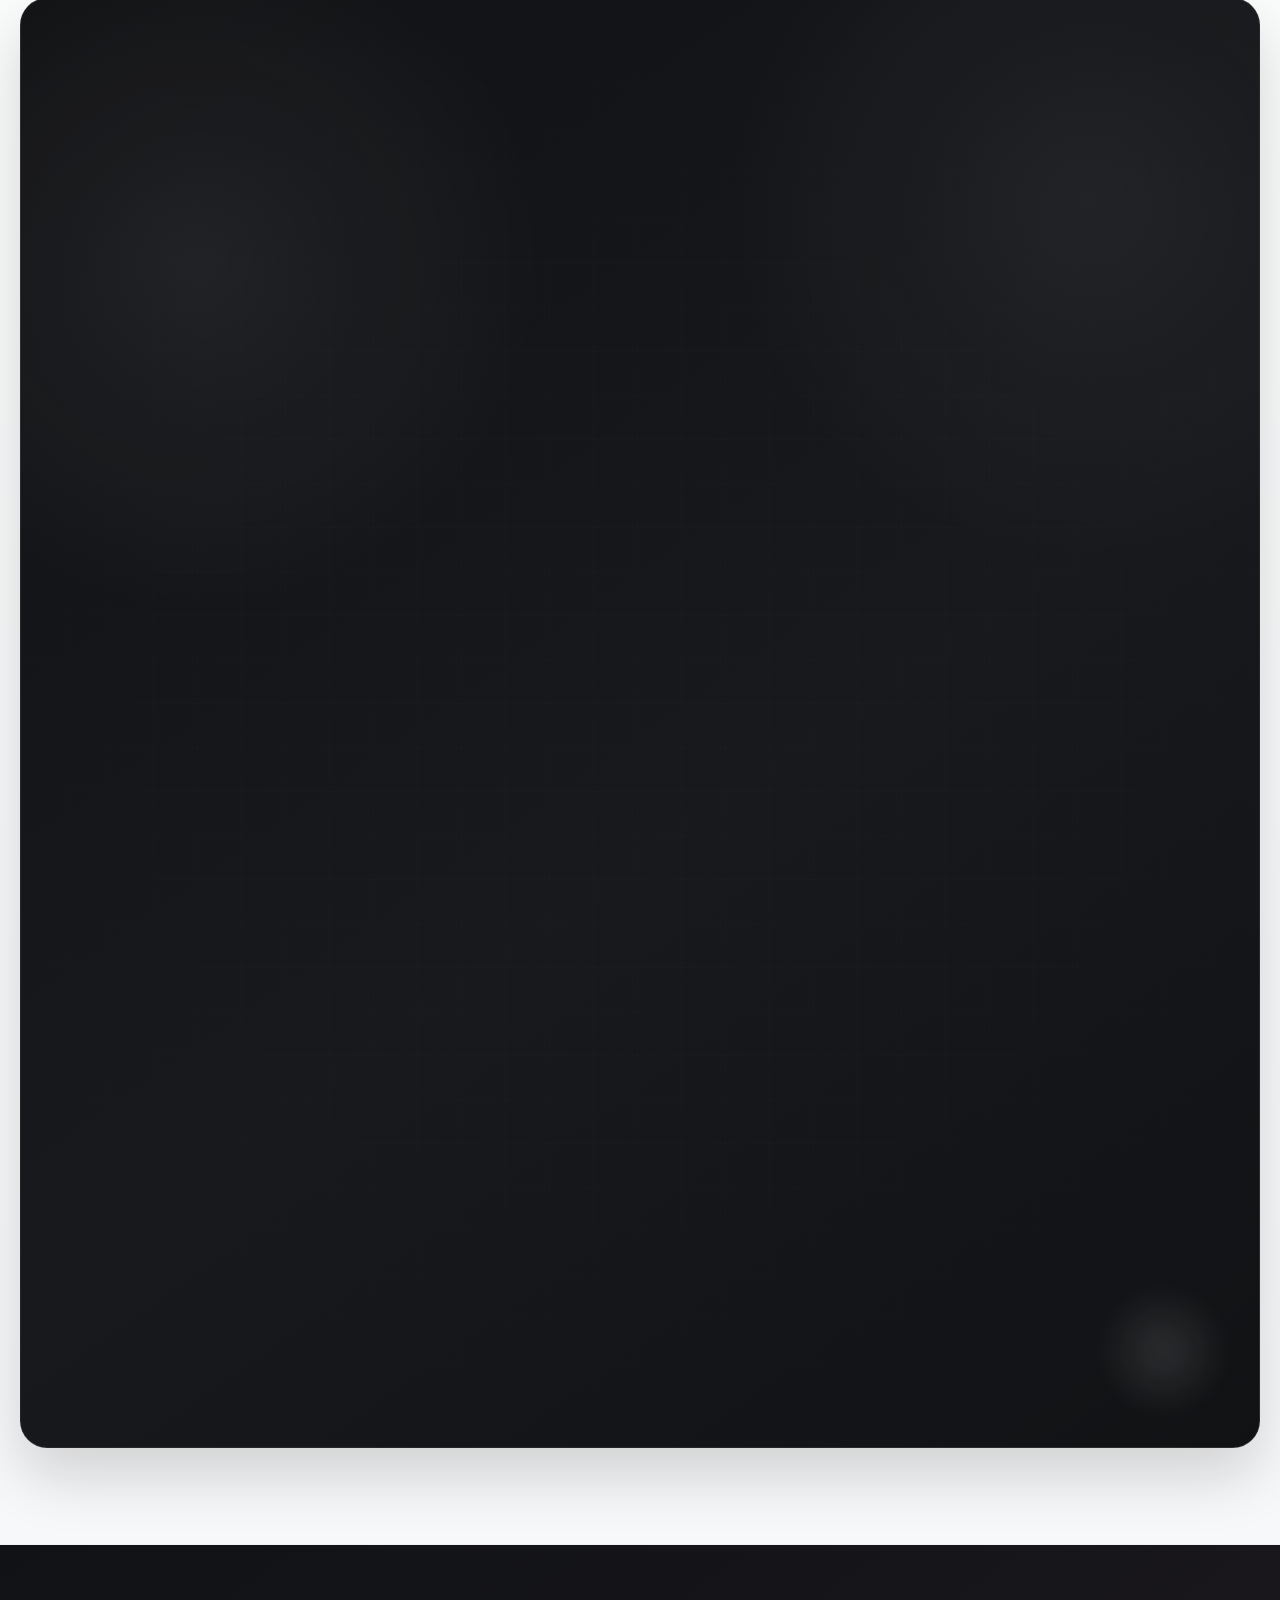
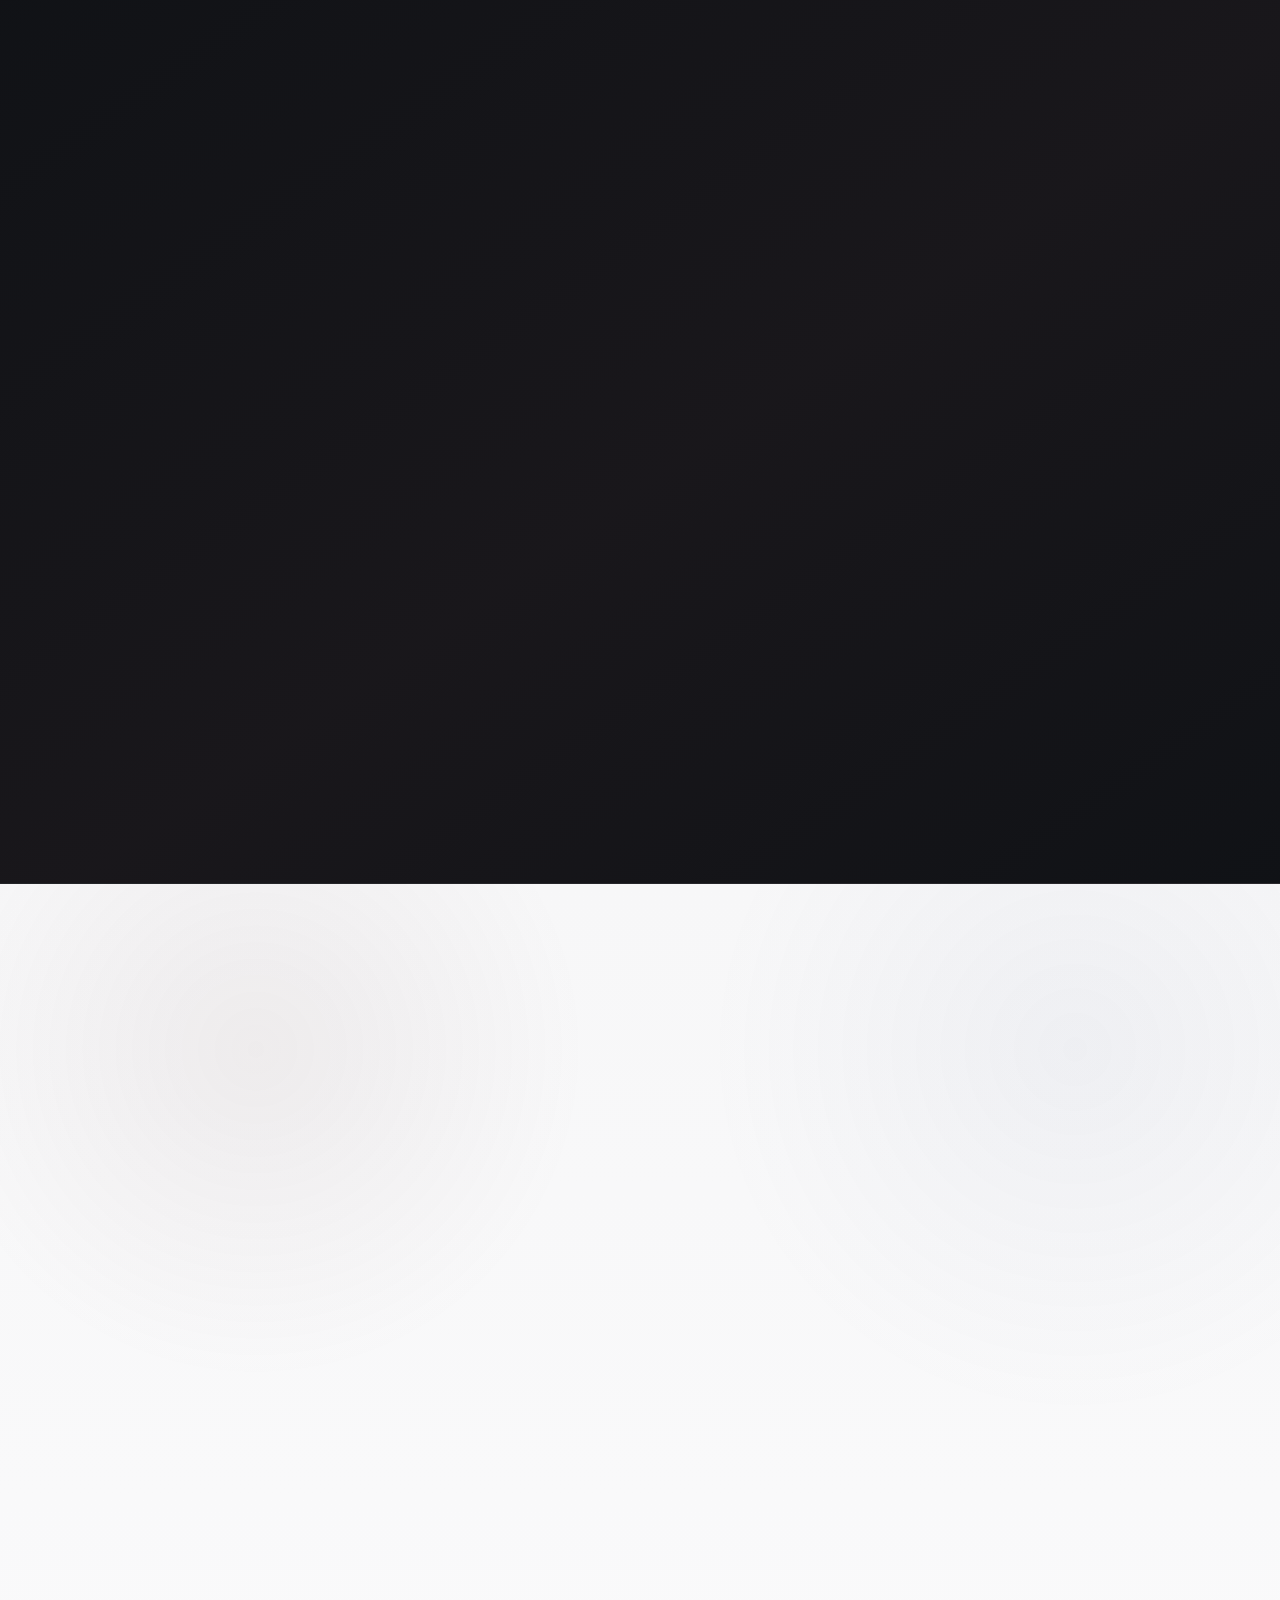
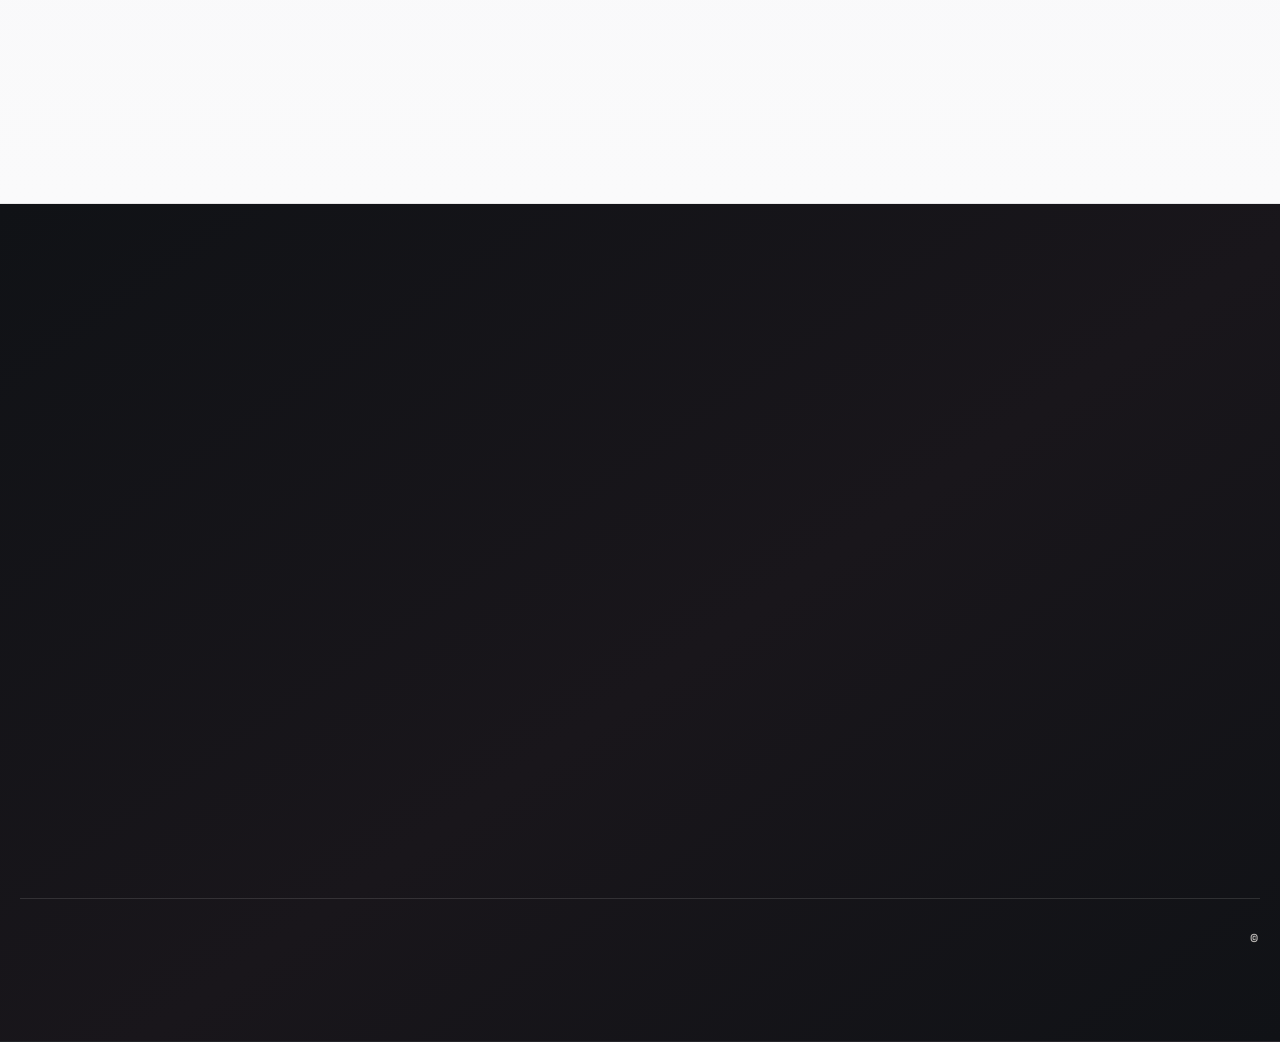
==== commit 694b8d33: "Fix mobile testimonial carousel behavior" ====
--- a/index.html
+++ b/index.html
@@ -24,7 +24,7 @@
       href="https://fonts.googleapis.com/css2?family=Barlow+Condensed:wght@500;600;700;800&family=Space+Grotesk:wght@400;500;600;700&display=swap"
       rel="stylesheet"
     />
-    <link rel="stylesheet" href="./styles.css?v=rubik-restore-3" />
+  <link rel="stylesheet" href="./styles.css?v=mobile-testimonial-fix-1" />
   </head>
   <body>
     <header class="site-header" id="top">
@@ -42,7 +42,7 @@
           <a href="#contact">Contact</a>
         </nav>
 
-        <a class="site-header__cta" href="#contact">Resume</a>
+        <a class="site-header__cta" href="./assets/Chahat.resume.pdf" target="_blank" rel="noopener noreferrer">Resume</a>
       </div>
     </header>
 
@@ -61,9 +61,9 @@
                 <span>Open to product work</span>
               </p>
               <h1 class="hero__title">
-                <span>MAKE COMPLEX</span>
-                <span class="hero__title-mid">PRODUCT FLOWS</span>
-                <span class="hero__title-end">FEEL CALM</span>
+                <span>DESIGNING</span>
+                <span class="hero__title-mid">PRODUCTS THAT</span>
+                <span class="hero__title-end">FEEL SIMPLE</span>
               </h1>
               <p class="hero__summary">
                 I design flows where user experience, business logic, and system
@@ -134,87 +134,81 @@
               </p>
             </div>
 
-            <div class="case-list">
-              <article class="case-study reveal">
-                <div class="case-study__visual case-study__visual--thumb" aria-hidden="true">
+            <div class="selected-work-grid selected-work-grid--tiles">
+              <a class="selected-tile selected-tile--lending reveal" href="./lending-case-study.html" aria-label="Open lending case study">
+                <div class="selected-tile__visual selected-tile__visual--lending" aria-hidden="true">
                   <img
-                    class="case-study__thumb case-study__thumb--classroom"
-                    src="./assets/classroom-management-cover-v2.png"
+                    class="selected-tile__image selected-tile__image--lending"
+                  src="./assets/lending-thumbnail-new.png?v=lending-thumb-5"
                     alt=""
+                    loading="lazy"
                   />
                 </div>
-
-                <div class="case-study__content">
-                  <span class="case-study__index">01</span>
-                <p class="case-study__eyebrow">Edtech / Classroom app</p>
+                <div class="selected-tile__body">
+                  <span class="selected-tile__index">01</span>
+                  <p class="selected-tile__eyebrow">Fintech / Lending</p>
+                  <h3>Optimising lending journey</h3>
+                  <p>
+                    Focused on reducing drop-offs, guiding decisions, and
+                    simplifying the path to disbursal without adding friction.
+                  </p>
+                  <div class="selected-tile__meta" aria-label="Case study themes">
+                    <span>Decision clarity</span>
+                    <span>Trust-driven UX</span>
+                    <span>Conversion improvement</span>
+                  </div>
+                </div>
+              </a>
+
+              <a class="selected-tile selected-tile--classroom reveal" href="./case-study.html" aria-label="Open classroom case study">
+                <div class="selected-tile__visual selected-tile__visual--classroom" aria-hidden="true">
+                  <img
+                    class="selected-tile__image selected-tile__image--classroom"
+                    src="./assets/classroom-thumbnail-cm.png?v=cm-thumb-2"
+                    alt=""
+                    loading="lazy"
+                  />
+                </div>
+                <div class="selected-tile__body">
+                  <span class="selected-tile__index">02</span>
+                  <p class="selected-tile__eyebrow">Edtech / Classroom app</p>
                   <h3>Classroom Management</h3>
                   <p>
-                    A unified platform that simplifies assignments, attendance,
-                    and communication—bringing clarity to workflows and better
-                    visibility for teachers, students, and parents.
-                  </p>
-                  <div class="case-study__meta" aria-label="Case study themes">
+                    A unified platform that simplifies assignments,
+                    attendance, and communication for teachers, students, and parents.
+                  </p>
+                  <div class="selected-tile__meta" aria-label="Case study themes">
                     <span>Streamlined workflows</span>
                     <span>Real-time visibility</span>
                     <span>Connected communication</span>
                   </div>
-                  <a class="case-study__link" href="./case-study.html">Open case study</a>
-                </div>
-              </article>
-
-              <article class="case-study case-study--reverse reveal">
-                <div class="case-study__visual case-study__visual--thumb" aria-hidden="true">
+                </div>
+              </a>
+
+              <a class="selected-tile selected-tile--homepage reveal" href="./refyne-case-study.html" aria-label="Open homepage case study">
+                <div class="selected-tile__visual selected-tile__visual--homepage" aria-hidden="true">
                   <img
-                    class="case-study__thumb case-study__thumb--lending"
-                    src="./assets/sod-thumbnail.png"
+                    class="selected-tile__image selected-tile__image--homepage"
+                      src="./assets/refyne-home-2.png?v=refyne-home-4"
                     alt=""
                     loading="lazy"
                   />
                 </div>
-
-                <div class="case-study__content">
-                  <span class="case-study__index">02</span>
-                  <p class="case-study__eyebrow">FINTECH / LENDING</p>
-                  <h3>Improving how users move through a lending journey.</h3>
+                <div class="selected-tile__body">
+                  <span class="selected-tile__index">03</span>
+                  <p class="selected-tile__eyebrow">Fintech / Homepage</p>
+                  <h3>Rethinking the Homepage</h3>
                   <p>
-                    Focused on reducing drop-offs, guiding decisions, and
-                    simplifying the path to disbursal.
-                  </p>
-                  <div class="case-study__meta" aria-label="Case study themes">
-                    <span>Decision clarity</span>
-                    <span>Trust-driven UX</span>
-                    <span>Conversion improvement</span>
-                  </div>
-                  <a class="case-study__link" href="./lending-case-study.html">Open case study</a>
-                </div>
-              </article>
-
-              <article class="case-study reveal">
-                <div class="case-study__visual case-study__visual--thumb case-study__visual--thumb--refyne" aria-hidden="true">
-                  <img
-                    class="case-study__thumb case-study__thumb--refyne"
-                    src="./assets/refyne-context.png"
-                    alt=""
-                  />
-                </div>
-
-                <div class="case-study__content">
-                  <span class="case-study__index">03</span>
-                  <p class="case-study__eyebrow">Fintech / Homepage</p>
-                  <h3>Rethinking the Homepage for Clarity, Discovery, and Growth</h3>
-                  <p>
-                    A design-led exploration of turning a single-use dashboard
-                    into a scalable fintech experience through better structure
-                    and guidance.
-                  </p>
-                  <div class="case-study__meta" aria-label="Case study themes">
+                    Turning a single-use dashboard into a scalable fintech
+                    experience through stronger information architecture and clearer discovery.
+                  </p>
+                  <div class="selected-tile__meta" aria-label="Case study themes">
                     <span>Information architecture</span>
                     <span>UX design</span>
                     <span>User engagement</span>
                   </div>
-                  <a class="case-study__link" href="./refyne-case-study.html">Open case study</a>
-                </div>
-              </article>
+                </div>
+              </a>
             </div>
           </div>
 
@@ -249,10 +243,7 @@
                     <p class="play-card__eyebrow">Beginner Investing</p>
                     <h3>Guided Investing System</h3>
                     <p>
-                      Designing a structured journey for first-time investors
-                      from understanding options to building portfolios, with
-                      clear steps, contextual education, and embedded decision
-                      support.
+                        Designing products with clarity and intent.
                     </p>
                     <div class="play-card__meta">
                       <span>Decision clarity flows</span>
@@ -585,7 +576,7 @@
                     <p>Proof I was there, and probably a little lost.</p>
                   </div>
                   <img
-                    src="./assets/travel-magnets.png"
+                    src="./assets/travel-magnets.png?v=travel-photo-3"
                     alt="Travel fridge magnets collected by Chahat Bhatia"
                   />
                 </article>
@@ -706,6 +697,6 @@
     <div class="cursor-ring" aria-hidden="true"></div>
 
     <script src="./script.js?v=exploration-case-2"></script>
-    <script defer src="./statement-cube.js?v=rubik-solve-2"></script>
+    <script defer src="./statement-cube.js?v=rubik-solve-3"></script>
   </body>
 </html>
--- a/styles.css
+++ b/styles.css
@@ -0,0 +1,8659 @@
+:root {
+  --bg: #ffffff;
+  --bg-deep: #f5f6f7;
+  --bg-soft: #fbfbfc;
+  --text: #111216;
+  --text-soft: #4c525a;
+  --muted: #707780;
+  --line: rgba(17, 18, 22, 0.1);
+  --line-strong: rgba(17, 18, 22, 0.18);
+  --white: #ffffff;
+  --dark: #0f1114;
+  --dark-soft: #15171a;
+  --dark-panel: #26292e;
+  --dark-line: rgba(252, 250, 246, 0.12);
+  --accent-1: #23262b;
+  --accent-1-strong: #111216;
+  --accent-1-faint: rgba(17, 18, 22, 0.06);
+  --accent-1-soft: rgba(17, 18, 22, 0.1);
+  --accent-1-mid: rgba(17, 18, 22, 0.16);
+  --accent-2: #3a3f46;
+  --accent-2-strong: #1b1f25;
+  --accent-2-faint: rgba(17, 18, 22, 0.05);
+  --accent-2-soft: rgba(17, 18, 22, 0.08);
+  --accent-2-mid: rgba(17, 18, 22, 0.14);
+  --paper: var(--bg);
+  --paper-deep: var(--bg-deep);
+  --paper-warm: #ffffff;
+  --canvas: var(--bg-soft);
+  --ink: var(--text);
+  --ink-soft: var(--text-soft);
+  --moss: var(--accent-2);
+  --moss-soft: var(--accent-2-soft);
+  --wine: var(--accent-1-strong);
+  --wine-soft: rgba(90, 62, 66, 0.16);
+  --slate: var(--accent-1);
+  --slate-soft: var(--accent-1-soft);
+  --mocha: var(--accent-2);
+  --glow-soft: 0 24px 58px rgba(17, 18, 22, 0.08);
+  --glow-deep: 0 34px 80px rgba(17, 18, 22, 0.14);
+  --max-width: 1240px;
+  color-scheme: light;
+}
+
+*,
+*::before,
+*::after {
+  box-sizing: border-box;
+}
+
+html {
+  scroll-behavior: smooth;
+}
+
+body {
+  margin: 0;
+  min-width: 320px;
+  overflow-x: hidden;
+  color: var(--ink);
+  font-family: "Space Grotesk", sans-serif;
+  background:
+    radial-gradient(circle at 12% 2%, rgba(17, 18, 22, 0.02), transparent 24%),
+    radial-gradient(circle at 88% 6%, rgba(17, 18, 22, 0.015), transparent 22%),
+    linear-gradient(180deg, var(--paper) 0%, var(--paper-deep) 100%);
+}
+
+html.has-custom-cursor,
+html.has-custom-cursor body,
+html.has-custom-cursor body * {
+  cursor: none !important;
+}
+
+body::before,
+body::after {
+  content: "";
+  position: fixed;
+  inset: 0;
+  pointer-events: none;
+  z-index: 0;
+}
+
+body::before {
+  background-image:
+    radial-gradient(rgba(18, 18, 22, 0.08) 0.5px, transparent 0.8px),
+    radial-gradient(rgba(255, 255, 255, 0.18) 0.5px, transparent 0.8px);
+  background-position: 0 0, 4px 4px;
+  background-size: 8px 8px;
+  opacity: 0.05;
+  mix-blend-mode: multiply;
+}
+
+body::after {
+  background:
+    radial-gradient(circle at 20% 30%, rgba(17, 18, 22, 0.018), transparent 28%),
+    radial-gradient(circle at 80% 60%, rgba(255, 255, 255, 0.18), transparent 24%);
+}
+
+.cursor-dot,
+.cursor-ring {
+  position: fixed;
+  left: 0;
+  top: 0;
+  z-index: 80;
+  pointer-events: none;
+  opacity: 0;
+  transform:
+    translate3d(var(--cursor-x, -100px), var(--cursor-y, -100px), 0)
+    translate(-50%, -50%)
+    rotate(var(--cursor-rotate, 0deg))
+    scale(var(--cursor-scale, 1));
+  transition:
+    opacity 180ms ease,
+    background-color 180ms ease,
+    border-color 180ms ease,
+    box-shadow 180ms ease,
+    transform 180ms ease;
+}
+
+.cursor-dot {
+  width: 0.82rem;
+  height: 0.82rem;
+  border-radius: 999px;
+  background: linear-gradient(145deg, rgba(255, 250, 244, 0.96), rgba(239, 231, 220, 0.94));
+  border: 1.5px solid rgba(18, 18, 22, 0.62);
+  box-shadow:
+    0 6px 16px rgba(18, 15, 18, 0.12),
+    inset 0 0 0 1px rgba(255, 255, 255, 0.42);
+}
+
+.cursor-dot::after {
+  content: "";
+  position: absolute;
+  right: -0.18rem;
+  top: -0.16rem;
+  width: 0.34rem;
+  height: 0.34rem;
+  border-radius: 999px;
+  background: linear-gradient(135deg, var(--accent-1), var(--accent-2));
+  box-shadow: 0 0 0 0.1rem rgba(255, 250, 244, 0.84);
+}
+
+.cursor-ring {
+  width: 2.7rem;
+  height: 2.35rem;
+  border-radius: 1rem 1.25rem 1rem 1.35rem;
+  border: 1px solid rgba(18, 18, 22, 0.14);
+  background:
+    radial-gradient(circle at 28% 28%, rgba(255, 255, 255, 0.56), transparent 34%),
+    rgba(255, 250, 244, 0.22);
+  box-shadow:
+    0 14px 30px rgba(18, 15, 18, 0.1),
+    inset 0 0 0 1px rgba(255, 255, 255, 0.3);
+  backdrop-filter: blur(10px);
+  --cursor-rotate: -10deg;
+}
+
+.cursor-ring::before {
+  content: "";
+  position: absolute;
+  left: 0.45rem;
+  bottom: 0.42rem;
+  width: 0.55rem;
+  height: 0.08rem;
+  border-radius: 999px;
+  background: rgba(18, 18, 22, 0.16);
+}
+
+.cursor-ring::after {
+  content: "";
+  position: absolute;
+  right: 0.5rem;
+  top: 0.45rem;
+  width: 0.38rem;
+  height: 0.38rem;
+  border-radius: 999px;
+  border: 1px solid rgba(18, 18, 22, 0.14);
+  background: rgba(255, 250, 244, 0.55);
+}
+
+.cursor-dot.is-visible,
+.cursor-ring.is-visible {
+  opacity: 1;
+}
+
+.cursor-dot.is-hover {
+  --cursor-scale: 0.95;
+  background: linear-gradient(145deg, rgba(255, 250, 244, 1), rgba(244, 235, 226, 0.98));
+}
+
+.cursor-ring.is-hover {
+  --cursor-scale: 1.45;
+  --cursor-rotate: -2deg;
+  border-color: rgba(116, 135, 154, 0.28);
+  background:
+    radial-gradient(circle at 28% 28%, rgba(255, 255, 255, 0.68), transparent 34%),
+    rgba(255, 250, 244, 0.34);
+  box-shadow:
+    0 18px 34px rgba(18, 15, 18, 0.14),
+    inset 0 0 0 1px rgba(255, 255, 255, 0.42);
+}
+
+.cursor-dot.is-pressed {
+  --cursor-scale: 0.78;
+}
+
+.cursor-ring.is-pressed {
+  --cursor-scale: 1.12;
+  --cursor-rotate: 0deg;
+}
+
+img {
+  display: block;
+  max-width: 100%;
+}
+
+a {
+  color: inherit;
+  text-decoration: none;
+}
+
+button,
+a {
+  -webkit-tap-highlight-color: transparent;
+}
+
+.shell {
+  position: relative;
+  z-index: 1;
+  width: min(var(--max-width), calc(100vw - 2rem));
+  margin: 0 auto;
+}
+
+.page {
+  position: relative;
+  z-index: 1;
+}
+
+.site-header {
+  position: sticky;
+  top: 0;
+  z-index: 30;
+  background: rgba(255, 255, 255, 0.82);
+  backdrop-filter: blur(16px);
+  border-bottom: 1px solid transparent;
+  transition:
+    background-color 180ms ease,
+    border-color 180ms ease,
+    box-shadow 180ms ease;
+}
+
+.site-header.is-scrolled {
+  background: rgba(255, 255, 255, 0.94);
+  border-bottom-color: rgba(18, 18, 22, 0.08);
+  box-shadow: 0 12px 28px rgba(17, 18, 22, 0.05);
+}
+
+.site-header__inner {
+  min-height: 5rem;
+  display: flex;
+  align-items: center;
+  justify-content: space-between;
+  gap: 1rem;
+}
+
+.brand {
+  display: inline-flex;
+  align-items: center;
+  gap: 0.95rem;
+  min-width: 0;
+}
+
+.brand__mark {
+  position: relative;
+  display: inline-flex;
+  align-items: center;
+  justify-content: center;
+  min-width: 2.8rem;
+  min-height: 2.8rem;
+  border-radius: 0.9rem;
+  border: 1px solid rgba(18, 18, 22, 0.14);
+  background:
+    radial-gradient(circle at 22% 18%, rgba(17, 18, 22, 0.08), transparent 58%),
+    radial-gradient(circle at 78% 78%, rgba(17, 18, 22, 0.05), transparent 52%),
+    rgba(255, 255, 255, 0.96);
+  color: var(--ink);
+  font-family: "Syne", sans-serif;
+  font-size: 0.95rem;
+  font-weight: 700;
+  letter-spacing: 0.08em;
+  text-transform: uppercase;
+  box-shadow: 0 10px 24px rgba(17, 18, 22, 0.06);
+}
+
+.brand__mark::after {
+  content: "";
+  position: absolute;
+  right: 0.34rem;
+  top: 0.34rem;
+  width: 0.38rem;
+  height: 0.38rem;
+  border-radius: 999px;
+  background: linear-gradient(135deg, var(--moss), var(--wine));
+}
+
+.brand__text {
+  display: grid;
+  gap: 0.16rem;
+}
+
+.brand__text strong {
+  font-size: 0.95rem;
+  font-weight: 600;
+}
+
+.brand__text small,
+.site-nav a,
+.site-header__cta,
+.hero__identity span,
+.hero__meta li,
+.kicker,
+.case-study__eyebrow,
+.case-study__index,
+.quote-card__meta span,
+.off-grid__label,
+.contact__footer {
+  letter-spacing: 0.14em;
+  text-transform: uppercase;
+}
+
+.brand__text small {
+  color: var(--muted);
+  font-size: 0.68rem;
+}
+
+.site-nav {
+  display: inline-flex;
+  align-items: center;
+  gap: 1.5rem;
+}
+
+.site-nav a,
+.site-header__cta,
+.button,
+.text-link {
+  font-size: 0.76rem;
+  font-weight: 600;
+}
+
+.site-nav a,
+.site-header__cta {
+  position: relative;
+  color: var(--ink-soft);
+}
+
+.site-nav a::after,
+.site-header__cta::after,
+.text-link::after,
+.case-study__link::after,
+.contact__links a::after {
+  content: "";
+  position: absolute;
+  left: 0;
+  bottom: -0.32rem;
+  width: 100%;
+  height: 1px;
+  background: currentColor;
+  transform: scaleX(0);
+  transform-origin: left;
+  transition: transform 180ms ease;
+}
+
+.site-nav a:hover::after,
+.site-nav a:focus-visible::after,
+.site-header__cta:hover::after,
+.site-header__cta:focus-visible::after,
+.text-link:hover::after,
+.text-link:focus-visible::after,
+.case-study__link:hover::after,
+.case-study__link:focus-visible::after,
+.contact__links a:hover::after,
+.contact__links a:focus-visible::after {
+  transform: scaleX(1);
+}
+
+.site-header__cta {
+  padding: 0.2rem 0;
+}
+
+.button {
+  position: relative;
+  min-width: 10.6rem;
+  letter-spacing: 0.08em;
+}
+
+.button--primary {
+  display: inline-flex;
+  align-items: center;
+  justify-content: center;
+  min-height: 3rem;
+  padding: 0.86rem 1.3rem;
+  border-radius: 999px;
+  border: 1px solid rgba(18, 18, 22, 0.14);
+  background:
+    linear-gradient(135deg, var(--ink), var(--dark-panel) 68%, rgba(38, 32, 37, 1) 120%),
+    var(--ink);
+  color: var(--white);
+  box-shadow: 0 18px 30px rgba(18, 15, 18, 0.12);
+  transition:
+    transform 220ms ease,
+    box-shadow 220ms ease,
+    background-position 220ms ease;
+}
+
+.button--primary:hover,
+.button--primary:focus-visible {
+  transform: translateY(-2px);
+  border-color: rgba(122, 92, 97, 0.2);
+  background:
+    linear-gradient(135deg, var(--ink), var(--dark-panel) 58%, var(--accent-1) 120%),
+    var(--ink);
+  box-shadow:
+    0 22px 34px rgba(18, 15, 18, 0.16),
+    0 0 0 1px rgba(90, 62, 66, 0.14);
+}
+
+.hero {
+  position: relative;
+  isolation: isolate;
+  overflow: hidden;
+  padding: 4rem 0 6.4rem;
+  background:
+    radial-gradient(circle at 14% 4%, rgba(17, 18, 22, 0.03), transparent 18%),
+    radial-gradient(circle at 82% 26%, rgba(17, 18, 22, 0.04), transparent 20%),
+    radial-gradient(circle at 88% 56%, rgba(17, 18, 22, 0.03), transparent 18%),
+    linear-gradient(180deg, rgba(255, 255, 255, 0.99), rgba(245, 246, 247, 0.99));
+}
+
+.hero-inner {
+  position: relative;
+  z-index: 2;
+}
+
+.hero__grid {
+  position: relative;
+  display: grid;
+  grid-template-columns: minmax(0, 1.15fr) minmax(320px, 420px);
+  justify-content: space-between;
+  column-gap: clamp(4.5rem, 6vw, 6rem);
+  row-gap: 0;
+  align-items: start;
+}
+
+.hero__copy {
+  position: relative;
+  min-width: 0;
+  padding-top: 0;
+  padding-right: 0;
+  max-width: 100%;
+}
+
+.hero__identity {
+  display: flex;
+  flex-wrap: wrap;
+  gap: 0.6rem 0.95rem;
+  margin-bottom: 1rem;
+}
+
+.hero__identity span {
+  display: inline-flex;
+  align-items: center;
+  gap: 0.55rem;
+  color: rgba(63, 58, 60, 0.9);
+  font-size: 0.68rem;
+  font-weight: 600;
+}
+
+.hero__identity span::before {
+  content: "";
+  width: 0.32rem;
+  height: 0.32rem;
+  border-radius: 999px;
+  background: linear-gradient(135deg, var(--moss), var(--slate));
+  box-shadow: 0 0 0 0.18rem rgba(255, 255, 255, 0.44);
+}
+
+.kicker {
+  display: inline-flex;
+  align-items: center;
+  gap: 0.68rem;
+  margin: 0;
+  color: rgba(68, 72, 78, 0.88);
+  font-size: 0.66rem;
+  font-weight: 700;
+}
+
+.kicker::before {
+  content: "";
+  width: 2.25rem;
+  height: 1px;
+  background: linear-gradient(90deg, rgba(18, 18, 22, 0.36), rgba(18, 18, 22, 0.06));
+}
+
+.kicker--inverse {
+  color: rgba(255, 250, 244, 0.68);
+}
+
+.kicker--inverse::before {
+  background: linear-gradient(90deg, rgba(255, 250, 244, 0.7), rgba(255, 250, 244, 0.06));
+}
+
+.kicker--status {
+  gap: 0.6rem;
+  margin-top: 1rem;
+  margin-bottom: 1.35rem;
+  color: rgba(54, 58, 55, 0.86);
+  font-size: 0.78rem;
+  font-weight: 600;
+  letter-spacing: 0.16em;
+}
+
+.kicker--status::before {
+  background: linear-gradient(90deg, rgba(18, 18, 22, 0.28), rgba(18, 18, 22, 0.04));
+}
+
+.status-dot {
+  position: relative;
+  width: 0.48rem;
+  height: 0.48rem;
+  flex: 0 0 auto;
+  border-radius: 999px;
+  background: #22c55e;
+  box-shadow: 0 0 0 0 rgba(34, 197, 94, 0.2);
+  animation: statusPulse 2.8s ease-out infinite;
+}
+
+.status-dot::after {
+  content: "";
+  position: absolute;
+  inset: -0.28rem;
+  border-radius: 999px;
+  border: 1px solid rgba(34, 197, 94, 0.18);
+}
+
+h1,
+h2,
+h3 {
+  margin: 0;
+  font-family: "Barlow Condensed", "Arial Narrow", sans-serif;
+  letter-spacing: -0.04em;
+}
+
+h1 {
+  font-size: clamp(4.2rem, 9.2vw, 7.8rem);
+  line-height: 0.94;
+}
+
+h2 {
+  font-size: clamp(2.8rem, 5vw, 4.9rem);
+  line-height: 0.95;
+}
+
+h3 {
+  font-size: clamp(1.55rem, 3vw, 2.45rem);
+  line-height: 1;
+}
+
+.hero__title {
+  position: relative;
+  margin: 0;
+  width: 100%;
+  max-width: 100%;
+  font-size: clamp(58px, 6.6vw, 106px);
+  line-height: 0.9;
+  letter-spacing: -0.035em;
+  text-transform: uppercase;
+  z-index: 2;
+}
+
+.hero__title span {
+  display: block;
+  white-space: nowrap;
+}
+
+.hero__title span + span {
+  margin-top: 0.06em;
+}
+
+.hero__title span:first-child {
+  font-weight: 800;
+}
+
+.hero__title-mid {
+  font-weight: 800;
+  color: rgba(18, 18, 22, 0.96);
+}
+
+.hero__title-soft {
+  font-weight: 800;
+  color: rgba(18, 18, 22, 0.96);
+}
+
+.hero__title-end {
+  font-weight: 800;
+  color: rgba(18, 18, 22, 0.96);
+}
+
+.hero__title::after {
+  display: none;
+}
+
+.hero__summary,
+.section-head p,
+.case-study__content p,
+.principle p,
+.contact__content p,
+.quote-card p,
+.off-grid__tile p,
+.off-grid__tile li {
+  margin: 0;
+  color: var(--ink-soft);
+  font-size: 1.02rem;
+  line-height: 1.82;
+}
+
+.hero__summary {
+  max-width: 28rem;
+  margin-top: 2rem;
+  color: rgba(63, 58, 60, 0.84);
+  font-size: 0.99rem;
+  line-height: 1.74;
+}
+
+.hero__actions {
+  display: flex;
+  flex-wrap: wrap;
+  align-items: center;
+  gap: 1rem 1.25rem;
+  margin-top: 1.85rem;
+}
+
+.text-link,
+.case-study__link,
+.contact__links a {
+  position: relative;
+  display: inline-flex;
+  align-items: center;
+  gap: 0.5rem;
+  width: fit-content;
+  font-size: 0.92rem;
+  font-weight: 500;
+  letter-spacing: 0.01em;
+}
+
+.text-link::before,
+.case-study__link::before {
+  content: "";
+  width: 1.25rem;
+  height: 1px;
+  background: currentColor;
+  opacity: 0.62;
+}
+
+.hero__meta {
+  display: flex;
+  flex-wrap: wrap;
+  gap: 0.6rem 0.9rem;
+  margin: 2.15rem 0 0;
+  padding: 0.95rem 0 0;
+  border-top: 1px solid rgba(18, 18, 22, 0.08);
+  list-style: none;
+}
+
+.hero__meta li {
+  color: rgba(120, 111, 108, 0.9);
+  font-size: 0.64rem;
+  font-weight: 600;
+}
+
+.hero__meta li:first-child::before {
+  content: none !important;
+}
+
+.hero__meta li + li::before {
+  content: "/";
+  margin-right: 0.45rem;
+  color: var(--wine);
+}
+
+.hero__cube {
+  position: relative;
+  justify-self: end;
+  align-self: center;
+  width: min(100%, 31rem);
+  min-height: 30rem;
+  display: grid;
+  place-items: center;
+  pointer-events: none;
+}
+
+.hero-cube-scene {
+  position: relative;
+  width: 100%;
+  aspect-ratio: 1 / 0.98;
+  display: grid;
+  place-items: center;
+  isolation: isolate;
+}
+
+.hero-cube-aura,
+.hero-cube-shadow {
+  position: absolute;
+  pointer-events: none;
+}
+
+.hero-cube-aura {
+  inset: 6% 2% 10% 8%;
+  border-radius: 50%;
+  background:
+    radial-gradient(
+      circle at 50% 42%,
+      rgba(25, 31, 50, 0.22),
+      rgba(25, 31, 50, 0.14) 26%,
+      rgba(148, 112, 255, 0.18) 46%,
+      rgba(103, 149, 255, 0.16) 62%,
+      rgba(18, 18, 24, 0) 82%
+    );
+  filter: blur(38px);
+  opacity: 0.94;
+  z-index: 0;
+}
+
+.hero-cube-shadow {
+  left: 19%;
+  right: 18%;
+  bottom: 7%;
+  height: 14%;
+  border-radius: 50%;
+  background: radial-gradient(circle at center, rgba(5, 7, 14, 0.48), rgba(5, 7, 14, 0) 72%);
+  filter: blur(18px);
+  opacity: 0.68;
+  z-index: 0;
+}
+
+.hero-cube-canvas {
+  position: relative;
+  z-index: 1;
+  width: min(100%, 28.75rem);
+  aspect-ratio: 1;
+  overflow: visible;
+  perspective: 46rem;
+  transform-style: preserve-3d;
+}
+
+.hero-cube-canvas canvas {
+  position: relative;
+  z-index: 2;
+  width: 100%;
+  height: 100%;
+  display: block;
+  filter: drop-shadow(0 1.6rem 2.8rem rgba(4, 6, 12, 0.3));
+}
+
+.statement__visual .hero-cube-scene {
+  width: min(100%, 35rem);
+  aspect-ratio: 1 / 0.94;
+}
+
+.statement__visual .hero-cube-aura {
+  inset: 8% 1% 7% 7%;
+  background:
+    radial-gradient(
+      circle at 50% 43%,
+      rgba(255, 255, 255, 0.2),
+      rgba(143, 185, 255, 0.16) 28%,
+      rgba(214, 146, 157, 0.22) 48%,
+      rgba(103, 149, 255, 0.14) 63%,
+      rgba(18, 18, 24, 0) 84%
+    );
+  opacity: 0.9;
+}
+
+.statement__visual .hero-cube-shadow {
+  left: 17%;
+  right: 18%;
+  bottom: 5%;
+  background: radial-gradient(circle at center, rgba(0, 0, 0, 0.42), rgba(0, 0, 0, 0) 72%);
+  opacity: 0.58;
+}
+
+.statement__visual .hero-cube-canvas {
+  width: min(100%, 31rem);
+}
+
+.statement__visual .hero-cube-canvas canvas {
+  filter: drop-shadow(0 1.4rem 2.7rem rgba(0, 0, 0, 0.28));
+}
+
+.hero__portrait {
+  position: relative;
+  isolation: isolate;
+  justify-self: end;
+  align-self: center;
+  width: 100%;
+  max-width: 26.25rem;
+  margin-top: 0;
+  margin-left: 0;
+  z-index: 4;
+}
+
+.hero__portrait::before,
+.hero__portrait::after {
+  content: "";
+  position: absolute;
+  pointer-events: none;
+}
+
+.hero__portrait::before {
+  top: -1.7rem;
+  right: -2.5rem;
+  bottom: 1.2rem;
+  left: 5.2rem;
+  border-radius: 1.4rem;
+  background-image:
+    linear-gradient(var(--accent-1-soft) 1px, transparent 1px),
+    linear-gradient(90deg, var(--accent-1-soft) 1px, transparent 1px);
+  background-size: 28px 28px;
+  opacity: 0.92;
+  filter: blur(1px);
+  mask-image: radial-gradient(
+    circle at 58% 48%,
+    rgba(0, 0, 0, 0.18) 0 12%,
+    rgba(0, 0, 0, 0.54) 38%,
+    rgba(0, 0, 0, 0.9) 78%,
+    rgba(0, 0, 0, 0.98) 100%
+  );
+  transform-origin: 64% 48%;
+  animation: portraitPatternDrift 24s ease-in-out infinite;
+  will-change: transform, opacity;
+  z-index: -2;
+}
+
+.hero__portrait::after {
+  top: -2rem;
+  right: -2.6rem;
+  width: 98%;
+  height: 94%;
+  border-radius: 50%;
+  background: radial-gradient(
+    circle at 54% 44%,
+    rgba(122, 92, 97, 0.24),
+    rgba(122, 92, 97, 0.12) 42%,
+    rgba(122, 92, 97, 0) 76%
+  );
+  filter: blur(20px);
+  opacity: 0.96;
+  animation: portraitGlowDrift 28s ease-in-out infinite;
+  will-change: transform, opacity;
+  z-index: -3;
+}
+
+.hero__portrait img {
+  width: 100%;
+  aspect-ratio: 4 / 5;
+  object-fit: cover;
+  object-position: center 22%;
+  border-radius: 1.35rem 3.6rem 1.25rem 2rem;
+  transform: rotate(2.8deg);
+  transform-origin: center center;
+  box-shadow: 0 20px 60px rgba(0, 0, 0, 0.12);
+  background: #d7d1ca;
+  transition: transform 280ms ease, box-shadow 280ms ease;
+}
+
+.hero__portrait:hover img,
+.hero__portrait:focus-within img {
+  transform: rotate(3.6deg) translateY(-0.3rem) scale(1.015);
+  box-shadow: 0 28px 72px rgba(0, 0, 0, 0.16);
+}
+
+.hero__chips {
+  position: absolute;
+  inset: 0;
+  z-index: 2;
+  pointer-events: none;
+}
+
+.hero__chips span {
+  position: absolute;
+  display: inline-flex;
+  align-items: center;
+  gap: 0.45rem;
+  padding: 0.58rem 0.84rem;
+  border-radius: 999px;
+  border: 1px solid rgba(122, 92, 97, 0.16);
+  background:
+    linear-gradient(180deg, rgba(252, 250, 249, 0.94), rgba(237, 230, 231, 0.86)),
+    rgba(252, 250, 249, 0.82);
+  color: rgba(18, 18, 22, 0.88);
+  box-shadow: 0 16px 30px rgba(18, 15, 18, 0.1);
+  backdrop-filter: blur(12px);
+  font-size: 0.62rem;
+  font-weight: 600;
+  letter-spacing: 0.1em;
+  text-transform: uppercase;
+  white-space: nowrap;
+}
+
+.hero__chips span::before {
+  content: "";
+  width: 0.34rem;
+  height: 0.34rem;
+  border-radius: 999px;
+  background: linear-gradient(135deg, var(--accent-2), var(--accent-1));
+}
+
+.hero__chips span:nth-child(1) {
+  top: 9%;
+  left: 0.25rem;
+  transform: rotate(-5deg);
+}
+
+.hero__chips span:nth-child(2) {
+  top: 51%;
+  right: 0.15rem;
+  transform: rotate(4deg);
+}
+
+.hero__chips span:nth-child(3) {
+  bottom: 14%;
+  left: 0.9rem;
+  transform: rotate(-2deg);
+}
+
+.section {
+  position: relative;
+  overflow: hidden;
+  padding: 6rem 0;
+  border-bottom: 1px solid rgba(18, 18, 22, 0.06);
+}
+
+.section--dark {
+  color: var(--white);
+  border-bottom-color: rgba(255, 250, 244, 0.08);
+}
+
+.section--dark .section-head p,
+.section--dark .principle p,
+.section--dark .contact__content p,
+.section--dark .contact__footer {
+  color: rgba(255, 250, 244, 0.72);
+}
+
+.statement {
+  background: linear-gradient(135deg, #101216, #18171b 52%, #111216 100%);
+}
+
+.statement__grid,
+.contact__grid,
+.section-head {
+  display: grid;
+  grid-template-columns: minmax(0, 1.06fr) minmax(280px, 0.94fr);
+  gap: clamp(2rem, 4vw, 3rem);
+  align-items: start;
+}
+
+.statement__grid {
+  align-items: center;
+  gap: clamp(2.5rem, 5vw, 5rem);
+}
+
+.statement__grid--single {
+  grid-template-columns: 1fr;
+}
+
+.statement__title {
+  max-width: 14ch;
+}
+
+.statement__title-soft {
+  color: rgba(255, 250, 244, 0.8);
+  font-weight: 500;
+}
+
+.statement__intro {
+  display: grid;
+  gap: 1rem;
+  max-width: 39rem;
+}
+
+.statement__subline {
+  margin: 0;
+  color: #b8b1ba;
+  font-size: 0.94rem;
+  font-weight: 500;
+  letter-spacing: 0.01em;
+}
+
+.statement__highlight {
+  color: #d6929d;
+  text-shadow: 0 0 1.1rem rgba(214, 146, 157, 0.14);
+}
+
+.statement__visual {
+  position: relative;
+  justify-self: end;
+  width: min(100%, 38rem);
+  min-height: 33rem;
+  display: grid;
+  place-items: center;
+  pointer-events: none;
+}
+
+.rubik-scene {
+  position: relative;
+  width: 100%;
+  aspect-ratio: 1 / 0.94;
+  display: grid;
+  place-items: center;
+  isolation: isolate;
+}
+
+.rubik-aura,
+.rubik-shadow {
+  position: absolute;
+  pointer-events: none;
+}
+
+.rubik-aura {
+  inset: 10% 4% 9% 14%;
+  border-radius: 50%;
+  background:
+    radial-gradient(
+      circle at 50% 44%,
+      rgba(255, 255, 255, 0.16),
+      rgba(255, 255, 255, 0.05) 34%,
+      rgba(214, 146, 157, 0.16) 48%,
+      rgba(90, 158, 255, 0.1) 64%,
+      rgba(122, 92, 97, 0) 82%
+    );
+  filter: blur(30px);
+  opacity: 0.8;
+  animation: rubikAura 20s ease-in-out infinite;
+  z-index: 0;
+}
+
+.rubik-shadow {
+  left: 18%;
+  right: 19%;
+  bottom: 6%;
+  height: 16%;
+  border-radius: 50%;
+  background: radial-gradient(circle at center, rgba(0, 0, 0, 0.34), rgba(0, 0, 0, 0) 68%);
+  filter: blur(20px);
+  opacity: 0.46;
+  animation: rubikShadow 20s ease-in-out infinite;
+  z-index: 0;
+}
+
+.rubik-canvas {
+  position: relative;
+  z-index: 1;
+  width: min(100%, 34rem);
+  aspect-ratio: 1;
+  overflow: visible;
+  background: transparent;
+  border: 0;
+  box-shadow: none;
+}
+
+.rubik-canvas canvas {
+  width: 100%;
+  height: 100%;
+  display: block;
+  filter: drop-shadow(0 1.25rem 2.2rem rgba(0, 0, 0, 0.2));
+}
+
+.section-head {
+  position: relative;
+  margin-bottom: 3.2rem;
+}
+
+.section-head > div {
+  position: relative;
+}
+
+.section-head > div::after {
+  content: "";
+  position: absolute;
+  left: 0;
+  bottom: -1.25rem;
+  width: 4.2rem;
+  height: 1px;
+  background: linear-gradient(90deg, rgba(18, 18, 22, 0.38), transparent);
+}
+
+.section-head--dark > div::after {
+  background: linear-gradient(90deg, rgba(255, 250, 244, 0.64), transparent);
+}
+
+.work {
+  background: linear-gradient(180deg, #ffffff 0%, #f7f8f9 100%);
+}
+
+.work-segment--pro {
+  display: grid;
+  gap: 0;
+}
+
+.work-segment--play {
+  position: relative;
+  margin-top: clamp(3rem, 5vw, 4.5rem);
+  padding-top: clamp(1.35rem, 2vw, 1.85rem);
+}
+
+.work-segment--play::before {
+  content: "";
+  position: absolute;
+  top: 0;
+  left: 0;
+  width: min(100%, 10rem);
+  height: 1px;
+  background: linear-gradient(90deg, rgba(18, 18, 22, 0.22), transparent);
+}
+
+.work-shift {
+  display: grid;
+  justify-items: start;
+  gap: 0.9rem;
+  width: min(38rem, 100%);
+  margin: 5rem 0 4rem;
+  padding: 1.4rem 0 0;
+  border-top: 1px solid rgba(18, 18, 22, 0.12);
+}
+
+.work-shift__eyebrow {
+  margin: 0;
+  color: var(--ink);
+  font-size: 0.7rem;
+  font-weight: 700;
+  letter-spacing: 0.16em;
+  text-transform: uppercase;
+}
+
+.work-shift__copy {
+  margin: 0;
+  color: rgba(68, 63, 63, 0.88);
+  font-size: 1rem;
+  line-height: 1.8;
+}
+
+.work-play-shell {
+  position: relative;
+  overflow: hidden;
+  padding: clamp(2rem, 4vw, 3rem);
+  border-radius: 1.7rem;
+  border: 1px solid rgba(255, 250, 244, 0.08);
+  background:
+    radial-gradient(circle at 14% 18%, rgba(255, 255, 255, 0.06), transparent 22%),
+    radial-gradient(circle at 86% 14%, rgba(255, 255, 255, 0.05), transparent 22%),
+    linear-gradient(145deg, #111214, #17191d 56%, #111214 100%);
+  box-shadow: 0 28px 60px rgba(11, 11, 15, 0.16);
+}
+
+.work-play-shell::before,
+.work-play-shell::after {
+  content: "";
+  position: absolute;
+  pointer-events: none;
+}
+
+.work-play-shell::before {
+  inset: 0;
+  background:
+    linear-gradient(rgba(255, 255, 255, 0.04) 1px, transparent 1px),
+    linear-gradient(90deg, rgba(255, 255, 255, 0.04) 1px, transparent 1px);
+  background-size: 44px 44px;
+  mask-image: radial-gradient(circle at center, black 42%, transparent 86%);
+  opacity: 0.3;
+}
+
+.work-play-shell::after {
+  inset: auto 2rem 2rem auto;
+  width: 8rem;
+  height: 8rem;
+  border-radius: 50%;
+  background: radial-gradient(circle, rgba(255, 255, 255, 0.14), rgba(255, 255, 255, 0) 74%);
+  filter: blur(14px);
+  opacity: 0.88;
+}
+
+.work-play-head {
+  display: grid;
+  grid-template-columns: minmax(0, 1.08fr) minmax(280px, 0.92fr);
+  gap: clamp(1.8rem, 4vw, 3rem);
+  align-items: end;
+  margin-bottom: 2.6rem;
+}
+
+.work-play-head > div {
+  display: grid;
+  gap: 0;
+}
+
+.work-play-head h2 {
+  max-width: 11.5ch;
+  color: var(--white);
+}
+
+.work-play-head p:last-child {
+  margin: 0;
+  color: rgba(255, 250, 244, 0.72);
+  font-size: 0.98rem;
+  line-height: 1.78;
+}
+
+.selected-work-grid {
+  display: grid;
+  grid-template-columns: repeat(12, minmax(0, 1fr));
+  gap: clamp(1.25rem, 2.4vw, 1.8rem);
+}
+
+.selected-work-grid--banners {
+  grid-template-columns: repeat(2, minmax(0, 1fr));
+  gap: clamp(1.25rem, 2.2vw, 1.8rem);
+}
+
+.selected-banner {
+  position: relative;
+  display: block;
+  overflow: hidden;
+  min-height: clamp(18rem, 31vw, 24rem);
+  border-radius: 2rem;
+  border: 1px solid rgba(18, 18, 22, 0.08);
+  background: #0f1216;
+  box-shadow: 0 24px 56px rgba(17, 18, 22, 0.12);
+  text-decoration: none;
+  isolation: isolate;
+  transition:
+    transform 180ms ease,
+    box-shadow 180ms ease,
+    border-color 180ms ease;
+}
+
+.selected-banner:hover {
+  transform: translateY(-4px);
+  box-shadow: 0 30px 68px rgba(17, 18, 22, 0.15);
+  border-color: rgba(163, 190, 255, 0.18);
+}
+
+.selected-banner::after {
+  content: "";
+  position: absolute;
+  inset: 0;
+  background:
+    linear-gradient(180deg, rgba(7, 11, 18, 0.04), rgba(7, 11, 18, 0.1) 45%, rgba(7, 11, 18, 0.84) 100%),
+    radial-gradient(circle at 18% 18%, rgba(255, 255, 255, 0.08), transparent 24%);
+  z-index: 1;
+  pointer-events: none;
+}
+
+.selected-banner__image {
+  position: absolute;
+  inset: 0;
+  width: 100%;
+  height: 100%;
+  object-fit: cover;
+  object-position: center center;
+  transform: scale(1.02);
+}
+
+.selected-banner__index {
+  position: absolute;
+  top: 1.2rem;
+  left: 1.2rem;
+  z-index: 2;
+  display: inline-flex;
+  align-items: center;
+  justify-content: center;
+  min-width: 2.5rem;
+  height: 2.5rem;
+  padding: 0 0.8rem;
+  border-radius: 999px;
+  background: rgba(12, 15, 20, 0.52);
+  backdrop-filter: blur(14px);
+  color: rgba(255, 250, 244, 0.92);
+  font-size: 0.78rem;
+  font-weight: 700;
+  letter-spacing: 0.08em;
+  border: 1px solid rgba(255, 255, 255, 0.12);
+}
+
+.selected-banner__content {
+  position: absolute;
+  right: 1.35rem;
+  bottom: 1.35rem;
+  left: 1.35rem;
+  z-index: 2;
+  display: grid;
+  gap: 0.5rem;
+  padding: 1.15rem 1.2rem 1.25rem;
+  border-radius: 1.35rem;
+  background: rgba(10, 14, 20, 0.34);
+  backdrop-filter: blur(18px);
+  border: 1px solid rgba(255, 255, 255, 0.1);
+}
+
+.selected-banner__eyebrow {
+  margin: 0;
+  color: rgba(255, 250, 244, 0.78);
+  font-size: 0.72rem;
+  font-weight: 700;
+  letter-spacing: 0.12em;
+  text-transform: uppercase;
+}
+
+.selected-banner h3 {
+  margin: 0;
+  max-width: 9ch;
+  color: rgba(255, 250, 244, 0.98);
+  font-size: clamp(1.85rem, 2.4vw, 2.7rem);
+  line-height: 0.94;
+}
+
+.selected-work-grid--tiles {
+  grid-template-columns: repeat(2, minmax(0, 1fr));
+  gap: clamp(1.4rem, 2.5vw, 2rem);
+}
+
+.selected-tile {
+  position: relative;
+  display: grid;
+  grid-template-rows: minmax(18rem, 22rem) auto;
+  overflow: hidden;
+  min-height: 37rem;
+  border-radius: 2rem;
+  border: 1px solid rgba(18, 18, 22, 0.08);
+  background: linear-gradient(180deg, rgba(255, 255, 255, 0.98), rgba(247, 245, 241, 0.96));
+  box-shadow:
+    0 24px 56px rgba(17, 18, 22, 0.1),
+    inset 0 1px 0 rgba(255, 255, 255, 0.82);
+  text-decoration: none;
+  transition:
+    transform 180ms ease,
+    box-shadow 180ms ease,
+    border-color 180ms ease;
+}
+
+.selected-tile:hover {
+  transform: translateY(-4px);
+  box-shadow:
+    0 30px 68px rgba(17, 18, 22, 0.14),
+    inset 0 1px 0 rgba(255, 255, 255, 0.82);
+}
+
+.selected-tile::before {
+  content: "";
+  position: absolute;
+  inset: 0;
+  pointer-events: none;
+  background:
+    radial-gradient(circle at 14% 18%, rgba(255, 255, 255, 0.12), transparent 24%),
+    radial-gradient(circle at 86% 82%, rgba(255, 255, 255, 0.08), transparent 18%);
+  opacity: 0.86;
+}
+
+.selected-tile--coming {
+  background: linear-gradient(180deg, #14181e, #101216 100%);
+  border-color: rgba(255, 250, 244, 0.08);
+  box-shadow: 0 24px 56px rgba(12, 12, 16, 0.18);
+}
+
+.selected-tile__visual {
+  position: relative;
+  display: flex;
+  align-items: flex-end;
+  justify-content: center;
+  overflow: hidden;
+  padding: 1.15rem 1.15rem 0;
+  background:
+    radial-gradient(circle at 16% 16%, rgba(255, 255, 255, 0.08), transparent 22%),
+    linear-gradient(180deg, rgba(255, 255, 255, 0.03), rgba(255, 255, 255, 0)),
+    #111216;
+}
+
+.selected-tile__visual--lending {
+  background:
+    radial-gradient(circle at 16% 16%, rgba(255, 255, 255, 0.06), transparent 22%),
+    linear-gradient(180deg, rgba(255, 255, 255, 0.02), rgba(255, 255, 255, 0)),
+    #213244;
+}
+
+.selected-tile__visual--classroom {
+  background:
+    radial-gradient(circle at 16% 16%, rgba(255, 255, 255, 0.06), transparent 22%),
+    linear-gradient(180deg, rgba(255, 255, 255, 0.02), rgba(255, 255, 255, 0)),
+    #151617;
+}
+
+.selected-tile__visual--homepage {
+  display: block;
+  min-height: 100%;
+  padding: 0;
+  background:
+    radial-gradient(circle at 16% 16%, rgba(255, 255, 255, 0.06), transparent 22%),
+    linear-gradient(180deg, rgba(255, 255, 255, 0.02), rgba(255, 255, 255, 0)),
+    #101113;
+}
+
+.selected-tile__visual--coming {
+  background:
+    radial-gradient(circle at 20% 26%, rgba(93, 255, 170, 0.18), transparent 26%),
+    radial-gradient(circle at 78% 28%, rgba(150, 110, 255, 0.2), transparent 24%),
+    linear-gradient(180deg, rgba(255, 255, 255, 0.02), rgba(255, 255, 255, 0)),
+    #0f1618;
+}
+
+.selected-tile__image {
+  position: relative;
+  z-index: 1;
+  display: block;
+  width: 100%;
+  height: 100%;
+  object-fit: contain;
+  object-position: center bottom;
+  transform-origin: center bottom;
+}
+
+.selected-tile__image--lending {
+  object-fit: cover;
+  object-position: center center;
+  transform: none;
+}
+
+.selected-tile__image--classroom {
+  object-fit: cover;
+  object-position: center 42%;
+  transform: scale(1.08);
+}
+
+.selected-tile__image--homepage {
+  position: absolute;
+  inset: 0;
+  width: 100%;
+  height: 100%;
+  object-fit: cover;
+  object-position: center center;
+  transform: none;
+}
+
+.selected-tile--lending {
+  grid-column: 1 / -1;
+  grid-template-columns: minmax(0, 1.08fr) minmax(18rem, 0.92fr);
+  grid-template-rows: none;
+  min-height: 34rem;
+}
+
+.selected-tile--lending .selected-tile__visual {
+  display: block;
+  min-height: 100%;
+  padding: 0;
+}
+
+.selected-tile--lending .selected-tile__image {
+  position: absolute;
+  inset: 0;
+  width: 100%;
+  height: 100%;
+}
+
+.selected-tile--lending .selected-tile__body {
+  align-content: center;
+  padding: 1.8rem 1.8rem 2.2rem;
+  background: linear-gradient(180deg, #171b22, #14181f 100%);
+  box-shadow:
+    inset 0 1px 0 rgba(255, 255, 255, 0.04),
+    inset 1px 0 0 rgba(255, 255, 255, 0.04);
+}
+
+.selected-tile--lending h3 {
+  max-width: 13ch;
+  color: rgba(250, 246, 240, 0.98);
+  text-shadow: 0 1px 0 rgba(0, 0, 0, 0.18);
+}
+
+.selected-tile--lending .selected-tile__index,
+.selected-tile--lending .selected-tile__eyebrow,
+.selected-tile--lending p,
+.selected-tile--lending .selected-tile__meta span {
+  color: rgba(239, 234, 227, 0.82);
+}
+
+.selected-tile--lending .selected-tile__meta span::before {
+  color: rgba(214, 171, 255, 0.82);
+}
+
+.selected-tile--lending .selected-tile__cta {
+  color: rgba(250, 246, 240, 0.96);
+}
+
+.selected-tile--lending .selected-tile__cta::before {
+  background: rgba(250, 246, 240, 0.72);
+}
+
+.selected-tile__body {
+  position: relative;
+  z-index: 2;
+  display: grid;
+  align-content: start;
+  gap: 0.95rem;
+  padding: 1.4rem 1.45rem 2rem;
+}
+
+.selected-tile__index,
+.selected-tile__eyebrow {
+  color: var(--muted);
+  font-weight: 700;
+}
+
+.selected-tile__index {
+  font-size: 0.78rem;
+  letter-spacing: 0.08em;
+  text-transform: uppercase;
+}
+
+.selected-tile__eyebrow {
+  margin: 0;
+  font-size: 0.72rem;
+  letter-spacing: 0.12em;
+  text-transform: uppercase;
+}
+
+.selected-tile h3 {
+  margin: 0;
+  max-width: 10ch;
+  color: var(--ink);
+  font-size: clamp(2.15rem, 2.9vw, 3.3rem);
+  line-height: 0.92;
+}
+
+.selected-tile--lending h3 {
+  max-width: 13ch;
+}
+
+.selected-tile--homepage h3 {
+  max-width: 14.5ch;
+}
+
+.selected-tile p {
+  margin: 0;
+  color: rgba(68, 63, 63, 0.9);
+}
+
+.selected-tile__meta {
+  display: flex;
+  flex-wrap: wrap;
+  gap: 0.55rem 0.95rem;
+}
+
+.selected-tile__meta span {
+  color: var(--muted);
+  font-size: 0.82rem;
+}
+
+.selected-tile__meta span::before {
+  content: "/";
+  margin-right: 0.42rem;
+  color: rgba(135, 90, 219, 0.78);
+}
+
+.selected-tile--lending .selected-tile__body h3 {
+  color: rgba(250, 246, 240, 0.98);
+  text-shadow: 0 1px 0 rgba(0, 0, 0, 0.18);
+}
+
+.selected-tile--lending .selected-tile__body > p {
+  color: rgba(232, 226, 219, 0.84);
+}
+
+.selected-tile--lending .selected-tile__body .selected-tile__index,
+.selected-tile--lending .selected-tile__body .selected-tile__eyebrow {
+  color: rgba(245, 239, 232, 0.86);
+}
+
+.selected-tile--lending .selected-tile__body .selected-tile__meta span {
+  color: rgba(236, 231, 225, 0.88);
+}
+
+.selected-tile--lending .selected-tile__body .selected-tile__meta span::before {
+  color: rgba(195, 151, 255, 0.9);
+}
+
+
+.selected-card {
+  position: relative;
+  display: grid;
+  overflow: hidden;
+  border-radius: 2rem;
+  border: 1px solid rgba(18, 18, 22, 0.08);
+  background: linear-gradient(180deg, rgba(255, 255, 255, 0.98), rgba(247, 245, 241, 0.96));
+  box-shadow:
+    0 24px 56px rgba(17, 18, 22, 0.1),
+    inset 0 1px 0 rgba(255, 255, 255, 0.78);
+}
+
+.selected-card::before {
+  content: "";
+  position: absolute;
+  inset: 0;
+  pointer-events: none;
+  background:
+    radial-gradient(circle at 14% 18%, rgba(255, 255, 255, 0.12), transparent 24%),
+    radial-gradient(circle at 86% 82%, rgba(255, 255, 255, 0.08), transparent 18%);
+  opacity: 0.9;
+}
+
+.selected-card--hero {
+  grid-column: 1 / -1;
+  grid-template-columns: minmax(0, 1.28fr) minmax(24rem, 0.72fr);
+  min-height: 38rem;
+  background: linear-gradient(145deg, #111216, #17161a 58%, #101216 100%);
+  border-color: rgba(255, 250, 244, 0.08);
+  box-shadow: 0 30px 72px rgba(17, 18, 22, 0.14);
+}
+
+.selected-card--classroom {
+  grid-column: span 7;
+  grid-template-rows: 23rem auto;
+  min-height: 36rem;
+  background: linear-gradient(180deg, #fffefc, #f6f1ea 100%);
+}
+
+.selected-card--homepage {
+  grid-column: span 5;
+  grid-template-rows: 23rem auto;
+  min-height: 36rem;
+  background: linear-gradient(180deg, #111216, #17161a 64%, #101114 100%);
+  border-color: rgba(255, 250, 244, 0.08);
+  box-shadow: 0 24px 56px rgba(12, 12, 16, 0.18);
+}
+
+.selected-card--coming {
+  grid-column: 1 / -1;
+  grid-template-columns: minmax(0, 0.92fr) minmax(25rem, 1.08fr);
+  min-height: 20rem;
+  background:
+    linear-gradient(135deg, #0d3127 0%, #102129 54%, #15131e 100%);
+  border-color: rgba(196, 255, 216, 0.12);
+  box-shadow:
+    0 24px 56px rgba(12, 18, 17, 0.18),
+    inset 0 1px 0 rgba(255, 255, 255, 0.08);
+}
+
+.selected-card__visual,
+.selected-card__coming-visual {
+  position: relative;
+  min-height: 100%;
+  overflow: hidden;
+}
+
+.selected-card__visual {
+  display: flex;
+  align-items: center;
+  justify-content: center;
+}
+
+.selected-card__visual--lending {
+  padding: 1rem 1rem 0;
+  background:
+    radial-gradient(circle at 18% 18%, rgba(255, 255, 255, 0.08), transparent 22%),
+    linear-gradient(180deg, rgba(255, 255, 255, 0.02), rgba(255, 255, 255, 0)),
+    #101114;
+}
+
+.selected-card__visual--classroom {
+  padding: 1rem 1rem 0;
+  background:
+    radial-gradient(circle at 18% 18%, rgba(255, 255, 255, 0.08), transparent 22%),
+    linear-gradient(180deg, rgba(255, 255, 255, 0.02), rgba(255, 255, 255, 0)),
+    #131417;
+}
+
+.selected-card__visual--homepage {
+  padding: 1rem 1rem 0;
+  background:
+    radial-gradient(circle at 18% 18%, rgba(255, 255, 255, 0.06), transparent 22%),
+    linear-gradient(180deg, rgba(255, 255, 255, 0.015), rgba(255, 255, 255, 0)),
+    #0f1012;
+}
+
+.selected-card__image {
+  position: relative;
+  display: block;
+  width: 100%;
+  height: 100%;
+  object-fit: contain;
+  object-position: center center;
+  transform-origin: center center;
+}
+
+.selected-card__image--lending {
+  transform: scale(1.12);
+}
+
+.selected-card__image--classroom {
+  transform: scale(0.93);
+}
+
+.selected-card__image--homepage {
+  transform: scale(1.08);
+}
+
+.selected-card__body {
+  position: relative;
+  z-index: 2;
+  display: grid;
+  align-content: start;
+  gap: 1rem;
+  padding: 1.7rem 1.55rem 1.8rem;
+}
+
+.selected-card--hero .selected-card__body,
+.selected-card--coming .selected-card__body {
+  align-content: center;
+  padding: 2.35rem 2.35rem 2.45rem;
+}
+
+.selected-card--hero .selected-card__body,
+.selected-card--homepage .selected-card__body,
+.selected-card--coming .selected-card__body {
+  background: rgba(255, 255, 255, 0.03);
+  box-shadow:
+    inset 1px 0 0 rgba(255, 255, 255, 0.08),
+    inset 0 1px 0 rgba(255, 255, 255, 0.03);
+}
+
+.selected-card__status,
+.selected-card__index,
+.selected-card__eyebrow {
+  font-weight: 700;
+}
+
+.selected-card__status,
+.selected-card__index {
+  font-size: 0.74rem;
+  letter-spacing: 0.08em;
+  text-transform: uppercase;
+}
+
+.selected-card__status {
+  width: fit-content;
+  padding: 0.45rem 0.75rem;
+  border-radius: 999px;
+  background: rgba(210, 255, 227, 0.12);
+  color: rgba(213, 255, 227, 0.88);
+  border: 1px solid rgba(210, 255, 227, 0.16);
+}
+
+.selected-card__index,
+.selected-card__eyebrow {
+  color: var(--muted);
+}
+
+.selected-card__eyebrow {
+  font-size: 0.72rem;
+  letter-spacing: 0.12em;
+  text-transform: uppercase;
+}
+
+.selected-card--hero .selected-card__index,
+.selected-card--hero .selected-card__eyebrow,
+.selected-card--homepage .selected-card__index,
+.selected-card--homepage .selected-card__eyebrow,
+.selected-card--coming .selected-card__index,
+.selected-card--coming .selected-card__eyebrow {
+  color: rgba(255, 250, 244, 0.66);
+}
+
+.selected-card h3 {
+  max-width: 8.5ch;
+  font-size: clamp(2.4rem, 2.9vw, 3.6rem);
+  line-height: 0.92;
+  margin: 0;
+}
+
+.selected-card--hero h3,
+.selected-card--coming h3 {
+  font-size: clamp(3.2rem, 4vw, 5rem);
+}
+
+.selected-card--homepage h3 {
+  max-width: 8ch;
+}
+
+.selected-card--hero h3,
+.selected-card--homepage h3,
+.selected-card--coming h3 {
+  color: rgba(255, 250, 244, 0.97);
+}
+
+.selected-card p {
+  margin: 0;
+  color: rgba(68, 63, 63, 0.88);
+}
+
+.selected-card--hero p,
+.selected-card--homepage p,
+.selected-card--coming p,
+.selected-card--hero .selected-card__meta span,
+.selected-card--homepage .selected-card__meta span,
+.selected-card--coming .selected-card__meta span {
+  color: rgba(255, 250, 244, 0.74);
+}
+
+.selected-card__meta {
+  display: flex;
+  flex-wrap: wrap;
+  gap: 0.6rem 1rem;
+}
+
+.selected-card__meta span {
+  color: var(--muted);
+  font-size: 0.82rem;
+}
+
+.selected-card__meta span::before {
+  content: "/";
+  margin-right: 0.45rem;
+  color: var(--moss);
+}
+
+.selected-card--hero .selected-card__meta span::before,
+.selected-card--homepage .selected-card__meta span::before,
+.selected-card--coming .selected-card__meta span::before {
+  color: rgba(214, 171, 255, 0.82);
+}
+
+.selected-card__link {
+  display: inline-flex;
+  width: fit-content;
+  margin-top: 0.45rem;
+  color: var(--ink);
+  font-weight: 700;
+  text-decoration: none;
+}
+
+.selected-card__link--muted {
+  opacity: 0.8;
+  cursor: default;
+}
+
+.selected-card--hero .selected-card__link,
+.selected-card--homepage .selected-card__link,
+.selected-card--coming .selected-card__link {
+  color: rgba(255, 250, 244, 0.95);
+}
+
+.selected-card__coming-visual {
+  background:
+    radial-gradient(circle at 20% 24%, rgba(104, 255, 171, 0.18), transparent 24%),
+    radial-gradient(circle at 72% 68%, rgba(141, 98, 255, 0.16), transparent 22%),
+    linear-gradient(135deg, rgba(255, 255, 255, 0.02), rgba(255, 255, 255, 0)),
+    #0d1517;
+}
+
+.selected-card__coming-grid {
+  position: absolute;
+  inset: 1.4rem;
+  border-radius: 1.5rem;
+  background-image:
+    linear-gradient(rgba(255, 255, 255, 0.06) 1px, transparent 1px),
+    linear-gradient(90deg, rgba(255, 255, 255, 0.06) 1px, transparent 1px);
+  background-size: 3.2rem 3.2rem;
+  mask-image: linear-gradient(180deg, rgba(0, 0, 0, 0.9), transparent);
+  opacity: 0.32;
+}
+
+.selected-card__coming-orb {
+  position: absolute;
+  border-radius: 50%;
+  filter: blur(0.2px);
+}
+
+.selected-card__coming-orb--one {
+  width: 11rem;
+  height: 11rem;
+  top: 3rem;
+  left: 3rem;
+  background: radial-gradient(circle, rgba(101, 255, 168, 0.45), rgba(101, 255, 168, 0) 70%);
+}
+
+.selected-card__coming-orb--two {
+  width: 15rem;
+  height: 15rem;
+  right: 2.5rem;
+  bottom: 1.5rem;
+  background: radial-gradient(circle, rgba(150, 110, 255, 0.34), rgba(150, 110, 255, 0) 72%);
+}
+
+.selected-card__coming-chip {
+  position: absolute;
+  padding: 0.62rem 0.95rem;
+  border-radius: 999px;
+  background: rgba(255, 255, 255, 0.06);
+  border: 1px solid rgba(255, 255, 255, 0.1);
+  color: rgba(255, 250, 244, 0.82);
+  font-size: 0.78rem;
+  font-weight: 700;
+  letter-spacing: 0.06em;
+  text-transform: uppercase;
+  backdrop-filter: blur(10px);
+}
+
+.selected-card__coming-chip:nth-of-type(3) {
+  top: 4rem;
+  right: 7.5rem;
+}
+
+.selected-card__coming-chip:nth-of-type(4) {
+  bottom: 4.4rem;
+  left: 5rem;
+}
+
+.selected-card__coming-chip:nth-of-type(5) {
+  bottom: 3rem;
+  right: 5rem;
+}
+
+.case-list {
+  display: grid;
+  grid-template-columns: repeat(12, minmax(0, 1fr));
+  gap: clamp(1.3rem, 2.4vw, 1.8rem);
+}
+
+.case-study {
+  position: relative;
+  display: grid;
+  grid-column: span 6;
+  grid-template-columns: 1fr;
+  grid-template-rows: minmax(21rem, 23rem) auto;
+  gap: 0;
+  align-items: stretch;
+  overflow: hidden;
+  min-height: 39rem;
+  border-radius: 2rem;
+  border: 1px solid rgba(18, 18, 22, 0.08);
+  background: linear-gradient(180deg, rgba(255, 255, 255, 0.98), rgba(247, 245, 241, 0.96));
+  box-shadow:
+    0 24px 56px rgba(17, 18, 22, 0.1),
+    inset 0 1px 0 rgba(255, 255, 255, 0.78);
+}
+
+.case-study::after {
+  display: none;
+}
+
+.case-study:last-child::after {
+  display: none;
+}
+
+.case-study:first-child {
+  grid-column: 1 / -1;
+  grid-template-columns: minmax(0, 1.22fr) minmax(24rem, 0.78fr);
+  grid-template-rows: none;
+  min-height: 35rem;
+  background: linear-gradient(145deg, #111216, #17161a 58%, #101216 100%);
+  border-color: rgba(255, 250, 244, 0.08);
+  box-shadow: 0 30px 72px rgba(17, 18, 22, 0.14);
+}
+
+.case-study:first-child .case-study__visual {
+  min-height: 100%;
+}
+
+.case-study--reverse .case-study__visual,
+.case-study--reverse .case-study__content {
+  order: initial;
+}
+
+.case-study__visual {
+  position: relative;
+  min-height: 100%;
+  overflow: hidden;
+  border-radius: 0;
+  box-shadow: none;
+  transition:
+    transform 260ms ease,
+    box-shadow 260ms ease;
+}
+
+.case-study__visual::before,
+.case-study__visual::after {
+  content: "";
+  position: absolute;
+  pointer-events: none;
+}
+
+.case-study__visual::before {
+  inset: 0;
+  background:
+    radial-gradient(circle at 16% 18%, rgba(255, 255, 255, 0.16), transparent 24%),
+    radial-gradient(circle at 82% 78%, rgba(255, 255, 255, 0.14), transparent 18%);
+  opacity: 0.8;
+  transition: transform 320ms ease, opacity 320ms ease;
+}
+
+.case-study__visual::after {
+  display: none;
+}
+
+.case-study:hover .case-study__visual,
+.case-study:focus-within .case-study__visual {
+  transform: translateY(-0.3rem) scale(1.01);
+  box-shadow: none;
+}
+
+.case-study:hover .case-study__visual::before,
+.case-study:focus-within .case-study__visual::before {
+  transform: scale(1.04);
+  opacity: 1;
+}
+
+.case-study__visual--thumb {
+  display: flex;
+  align-items: center;
+  justify-content: center;
+  padding: 0.8rem;
+  background: #111214;
+}
+
+.case-study__visual--thumb::before,
+.case-study__visual--thumb::after {
+  display: none;
+}
+
+.case-study__thumb {
+  position: absolute;
+  inset: 0;
+  display: block;
+  width: 100%;
+  height: 100%;
+}
+
+.case-study__thumb--classroom {
+  position: relative;
+  inset: auto;
+  object-fit: contain;
+  object-position: center center;
+  transform: scale(0.9);
+  transform-origin: center center;
+}
+
+.case-study__thumb--refyne {
+  position: relative;
+  inset: auto;
+  object-fit: contain;
+  object-position: center center;
+  transform: scale(1.08) translateY(0.4%);
+  transform-origin: center center;
+}
+
+.case-study__thumb--lending {
+  position: relative;
+  inset: auto;
+  object-fit: contain;
+  object-position: center center;
+  transform: scale(1.08);
+  transform-origin: center center;
+}
+
+.case-study:not(:first-child) .case-study__visual--thumb {
+  background: #1a2633;
+  padding: 0.8rem;
+}
+
+.case-study__visual--thumb--refyne {
+  padding: 0.65rem;
+}
+
+.case-study--lending:not(:first-child),
+.case-study--homepage {
+  grid-template-columns: 1fr;
+  grid-template-rows: minmax(28rem, 31rem) auto;
+  min-height: 46rem;
+  border-color: transparent;
+  overflow: hidden;
+}
+
+.case-study--lending:not(:first-child) {
+  background:
+    linear-gradient(180deg, #3a5c7a 0%, #31506b 100%);
+  box-shadow:
+    0 24px 56px rgba(34, 53, 72, 0.18),
+    inset 0 1px 0 rgba(255, 255, 255, 0.22);
+}
+
+.case-study--homepage {
+  background:
+    linear-gradient(180deg, #141416 0%, #101114 100%);
+  box-shadow:
+    0 24px 56px rgba(12, 12, 16, 0.2),
+    inset 0 1px 0 rgba(255, 255, 255, 0.08);
+}
+
+.case-study--lending:not(:first-child) .case-study__visual,
+.case-study--homepage .case-study__visual {
+  min-height: 100%;
+}
+
+.case-study--lending:not(:first-child) .case-study__visual--thumb,
+.case-study--homepage .case-study__visual--thumb {
+  align-items: end;
+  padding: 1.2rem 1.2rem 0;
+  background:
+    linear-gradient(180deg, rgba(15, 22, 30, 0.04), rgba(15, 22, 30, 0)),
+    transparent;
+}
+
+.case-study--lending:not(:first-child) .case-study__visual::before,
+.case-study--homepage .case-study__visual::before {
+  inset: 1.15rem 1.15rem 0;
+  border-radius: 1.55rem 1.55rem 0 0;
+  opacity: 1;
+}
+
+.case-study--lending:not(:first-child) .case-study__visual::before {
+  background:
+    radial-gradient(circle at 18% 20%, rgba(255, 255, 255, 0.1), transparent 22%),
+    linear-gradient(180deg, rgba(10, 23, 35, 0.22), rgba(10, 23, 35, 0.08)),
+    #1e2d3c;
+}
+
+.case-study--homepage .case-study__visual::before {
+  background:
+    radial-gradient(circle at 18% 20%, rgba(255, 255, 255, 0.08), transparent 22%),
+    linear-gradient(180deg, rgba(255, 255, 255, 0.02), rgba(255, 255, 255, 0)),
+    #0f1012;
+}
+
+.case-study--lending:not(:first-child) .case-study__visual::after,
+.case-study--homepage .case-study__visual::after {
+  content: "";
+  position: absolute;
+  left: 0;
+  right: 0;
+  bottom: 0;
+  height: 1px;
+  background: rgba(255, 255, 255, 0.12);
+}
+
+.case-study--lending:not(:first-child) .case-study__thumb--lending {
+  transform: scale(1.03) translateY(0.2%);
+}
+
+.case-study--homepage .case-study__thumb--refyne {
+  transform: scale(1.12) translateY(0.4%);
+}
+
+.case-study--homepage .case-study__visual--thumb--refyne {
+  padding: 0.95rem 0.95rem 0;
+}
+
+.case-study--lending:not(:first-child) .case-study__content,
+.case-study--homepage .case-study__content {
+  align-content: start;
+  min-height: 0;
+  padding: 1.55rem 1.55rem 1.75rem;
+  background: rgba(255, 255, 255, 0.03);
+  box-shadow: none;
+}
+
+.case-study--lending:not(:first-child) .case-study__index,
+.case-study--lending:not(:first-child) .case-study__eyebrow,
+.case-study--homepage .case-study__index,
+.case-study--homepage .case-study__eyebrow {
+  color: rgba(255, 255, 255, 0.72);
+}
+
+.case-study.case-study--lending:not(:first-child) .case-study__content h3,
+.case-study.case-study--homepage .case-study__content h3 {
+  max-width: 8.2ch;
+  color: rgba(255, 255, 255, 0.98);
+  font-size: clamp(3.65rem, 4.25vw, 5.85rem);
+  line-height: 0.9;
+}
+
+.case-study--lending:not(:first-child) .case-study__content p,
+.case-study--homepage .case-study__content p,
+.case-study--lending:not(:first-child) .case-study__meta span,
+.case-study--homepage .case-study__meta span {
+  color: rgba(255, 255, 255, 0.78);
+}
+
+.case-study--lending:not(:first-child) .case-study__meta span::before,
+.case-study--homepage .case-study__meta span::before {
+  color: rgba(214, 171, 255, 0.9);
+}
+
+.case-study--lending:not(:first-child) .case-study__link,
+.case-study--homepage .case-study__link {
+  color: rgba(255, 255, 255, 0.98);
+}
+
+
+.mockup {
+  display: block;
+}
+
+.mockup::before {
+  content: "";
+  position: absolute;
+  inset: 0;
+  background: linear-gradient(180deg, rgba(18, 18, 22, 0.02), rgba(18, 18, 22, 0.12));
+  pointer-events: none;
+}
+
+.mockup span {
+  position: absolute;
+  display: block;
+  transition: transform 260ms ease;
+}
+
+.case-study:hover .mockup span,
+.case-study:focus-within .mockup span {
+  transform: translateY(-0.2rem);
+}
+
+.mockup--finance {
+  background:
+    radial-gradient(circle at 18% 18%, var(--accent-2-soft), transparent 22%),
+    linear-gradient(145deg, #f7f8fa, #e8ebef 72%, #dde1e6 100%);
+}
+
+.mockup--finance span:nth-child(1) {
+  inset: 1.8rem 1.8rem auto;
+  height: 4.1rem;
+  border-radius: 1rem;
+  border: 1px solid rgba(18, 18, 22, 0.08);
+  background:
+    linear-gradient(90deg, rgba(255, 255, 255, 0.94) 0 46%, rgba(255, 255, 255, 0.52) 46% 100%);
+}
+
+.mockup--finance span:nth-child(2) {
+  inset: 7.1rem 1.8rem 1.8rem;
+  border-radius: 1.5rem;
+  border: 1px solid rgba(18, 18, 22, 0.08);
+  background:
+    radial-gradient(circle at 84% 18%, var(--accent-1-faint), transparent 18%),
+    linear-gradient(180deg, rgba(255, 255, 255, 0.98), rgba(239, 242, 246, 0.92));
+}
+
+.mockup--finance span:nth-child(3) {
+  left: 3.8rem;
+  right: 3.8rem;
+  bottom: 3.2rem;
+  height: 3.7rem;
+  border-radius: 999px;
+  background: linear-gradient(90deg, var(--ink) 0%, var(--accent-1) 100%);
+  box-shadow: 0 18px 24px rgba(18, 18, 22, 0.12);
+}
+
+.mockup--commerce {
+  background:
+    radial-gradient(circle at 80% 18%, var(--accent-1-soft), transparent 20%),
+    linear-gradient(150deg, #101216, #17161a 56%, #101216 100%);
+}
+
+.mockup--commerce span:nth-child(1) {
+  inset: 1.8rem;
+  border-radius: 1.5rem;
+  border: 1px solid rgba(255, 250, 244, 0.08);
+  background: rgba(255, 250, 244, 0.03);
+}
+
+.mockup--commerce span:nth-child(2) {
+  inset: 2.8rem 2.8rem auto;
+  height: 5rem;
+  border-radius: 1rem;
+  background:
+    linear-gradient(90deg, rgba(255, 250, 244, 0.2), rgba(255, 250, 244, 0.04)),
+    rgba(255, 250, 244, 0.02);
+}
+
+.mockup--commerce span:nth-child(3) {
+  inset: auto 2.8rem 2.8rem;
+  height: 12.2rem;
+  border-radius: 1.4rem;
+  border: 1px solid rgba(255, 250, 244, 0.08);
+  background:
+    linear-gradient(145deg, rgba(252, 252, 253, 0.94), rgba(45, 49, 56, 0.76)),
+    rgba(255, 250, 244, 0.84);
+}
+
+.mockup--system {
+  background:
+    radial-gradient(circle at 18% 78%, var(--accent-1-soft), transparent 20%),
+    linear-gradient(145deg, #f5f6f8, #e6e9ed 70%, #dadee4 100%);
+}
+
+.mockup--system span:nth-child(1) {
+  inset: 1.8rem;
+  border-radius: 1.4rem;
+  border: 1px solid rgba(18, 18, 22, 0.08);
+  background: rgba(255, 250, 244, 0.78);
+}
+
+.mockup--system span:nth-child(2) {
+  left: 2.8rem;
+  top: 2.8rem;
+  width: calc(100% - 5.6rem);
+  height: 4.1rem;
+  border-radius: 1rem;
+  background:
+    linear-gradient(90deg, rgba(18, 18, 22, 0.92) 0 32%, transparent 32% 38%, rgba(18, 18, 22, 0.14) 38% 100%);
+}
+
+.mockup--system span:nth-child(3) {
+  left: 2.8rem;
+  right: 2.8rem;
+  bottom: 2.8rem;
+  height: 12.4rem;
+  border-radius: 1rem;
+  background:
+    linear-gradient(90deg, rgba(18, 18, 22, 0.14) 0 28%, transparent 28% 34%, rgba(18, 18, 22, 0.14) 34% 64%, transparent 64% 70%, rgba(18, 18, 22, 0.14) 70% 100%);
+}
+
+.case-study__content {
+  position: relative;
+  z-index: 2;
+  display: grid;
+  align-content: start;
+  gap: 1rem;
+  max-width: none;
+  margin: 0;
+  padding: 1.55rem 1.45rem 1.7rem;
+  background:
+    linear-gradient(180deg, rgba(255, 255, 255, 0.98), rgba(247, 245, 241, 0.96)),
+    rgba(255, 255, 255, 0.82);
+  box-shadow: inset 0 1px 0 rgba(255, 255, 255, 0.65);
+}
+
+.case-study__content::before,
+.case-study__content::after {
+  display: none;
+}
+
+.case-study:first-child .case-study__content {
+  align-content: center;
+  padding: 2.35rem 2.35rem 2.45rem;
+  background:
+    linear-gradient(180deg, rgba(255, 255, 255, 0.03), rgba(255, 255, 255, 0)),
+    rgba(255, 255, 255, 0.02);
+  box-shadow:
+    inset 1px 0 0 rgba(255, 255, 255, 0.08),
+    inset 0 1px 0 rgba(255, 255, 255, 0.03);
+}
+
+.case-study__index {
+  color: var(--muted);
+  font-size: 0.74rem;
+  font-weight: 700;
+}
+
+.case-study__eyebrow {
+  color: var(--ink);
+  font-size: 0.7rem;
+  font-weight: 700;
+}
+
+.case-study:first-child .case-study__index,
+.case-study:first-child .case-study__eyebrow {
+  color: rgba(255, 250, 244, 0.64);
+}
+
+.case-study__content h3 {
+  max-width: 8ch;
+  font-size: clamp(2.35rem, 2.7vw, 3.45rem);
+  line-height: 0.92;
+}
+
+.case-study:not(:first-child) .case-study__content h3 {
+  max-width: 8ch;
+  font-size: clamp(2.1rem, 2.35vw, 3rem);
+}
+
+.case-study:first-child .case-study__content h3 {
+  color: rgba(255, 250, 244, 0.96);
+}
+
+.case-study__meta {
+  display: flex;
+  flex-wrap: wrap;
+  gap: 0.6rem 1rem;
+}
+
+.case-study__meta span {
+  color: var(--muted);
+  font-size: 0.82rem;
+}
+
+.case-study:first-child .case-study__content p,
+.case-study:first-child .case-study__meta span {
+  color: rgba(255, 250, 244, 0.7);
+}
+
+.case-study__content p {
+  color: rgba(68, 63, 63, 0.88);
+}
+
+.case-study__meta span::before {
+  content: "/";
+  margin-right: 0.45rem;
+  color: var(--moss);
+}
+
+.case-study:first-child .case-study__meta span::before {
+  color: rgba(214, 171, 255, 0.72);
+}
+
+.case-study__link {
+  margin-top: 0.45rem;
+}
+
+.case-study:first-child .case-study__link {
+  color: rgba(255, 250, 244, 0.94);
+}
+
+.play-list {
+  display: grid;
+  grid-template-columns: repeat(2, minmax(0, 1fr));
+  gap: 1.35rem;
+}
+
+.play-card {
+  position: relative;
+  display: grid;
+  grid-template-rows: 14rem 1fr;
+  gap: 1.1rem;
+  overflow: hidden;
+  min-height: 28.5rem;
+  padding: 1.25rem;
+  border-radius: 1.35rem;
+  border: 1px solid rgba(255, 250, 244, 0.08);
+  background:
+    linear-gradient(180deg, rgba(255, 255, 255, 0.09), rgba(255, 255, 255, 0.03)),
+    rgba(255, 255, 255, 0.03);
+  box-shadow: 0 24px 48px rgba(8, 8, 12, 0.22);
+  backdrop-filter: blur(14px);
+  transition:
+    transform 260ms ease,
+    box-shadow 260ms ease,
+    border-color 260ms ease;
+}
+
+.play-card::before,
+.play-card::after {
+  content: "";
+  position: absolute;
+  pointer-events: none;
+}
+
+.play-card::before {
+  inset: 0;
+  background:
+    radial-gradient(circle at top right, rgba(255, 255, 255, 0.12), transparent 28%),
+    linear-gradient(180deg, transparent, rgba(255, 255, 255, 0.02));
+  opacity: 0.9;
+}
+
+.play-card::after {
+  inset: auto 1.15rem 1.05rem auto;
+  width: 2.4rem;
+  height: 2.4rem;
+  border-radius: 0.9rem;
+  border: 1px solid rgba(255, 255, 255, 0.12);
+  background: rgba(255, 255, 255, 0.03);
+  backdrop-filter: blur(10px);
+}
+
+.play-card:hover,
+.play-card:focus-within {
+  transform: translateY(-0.45rem);
+  border-color: rgba(214, 146, 157, 0.16);
+  box-shadow: 0 30px 62px rgba(8, 8, 12, 0.28);
+}
+
+.play-card--atlas {
+  grid-column: 1 / -1;
+  grid-template-columns: minmax(0, 1.08fr) minmax(20rem, 0.92fr);
+  grid-template-rows: none;
+  gap: 1.35rem;
+  min-height: 24.75rem;
+  align-items: stretch;
+}
+
+.play-card--motion {
+  grid-column: span 1;
+  transform: none;
+}
+
+.play-card--ai {
+  grid-column: span 1;
+  transform: none;
+}
+
+.play-card:hover.play-card--motion,
+.play-card:focus-within.play-card--motion,
+.play-card:hover.play-card--ai,
+.play-card:focus-within.play-card--ai {
+  transform: translateY(-0.45rem);
+}
+
+.play-card--atlas .play-card__visual {
+  min-height: 100%;
+}
+
+.play-card--atlas .play-card__content {
+  justify-content: center;
+  padding-right: 0.4rem;
+}
+
+.play-card--atlas .play-card__content h3 {
+  max-width: 11ch;
+}
+
+.play-card__visual {
+  position: relative;
+  min-height: 14rem;
+  overflow: hidden;
+  border-radius: 1rem;
+}
+
+.play-visual__thumb {
+  width: 100%;
+  height: 100%;
+  object-fit: cover;
+  object-position: center top;
+}
+
+.play-card__content {
+  position: relative;
+  z-index: 1;
+  display: flex;
+  flex-direction: column;
+  align-items: flex-start;
+  gap: 0.72rem;
+  min-height: 100%;
+}
+
+.play-card__content h3 {
+  color: var(--white);
+  font-weight: 500;
+}
+
+.play-card__content p {
+  margin: 0;
+  color: rgba(255, 250, 244, 0.72);
+  font-size: 0.95rem;
+  line-height: 1.75;
+}
+
+.play-card__eyebrow {
+  margin: 0;
+  color: rgba(255, 250, 244, 0.6);
+  font-size: 0.68rem;
+  font-weight: 700;
+  letter-spacing: 0.16em;
+  text-transform: uppercase;
+}
+
+.play-card__meta {
+  display: flex;
+  flex-wrap: wrap;
+  gap: 0.55rem 0.75rem;
+  margin-top: auto;
+  padding-top: 0.2rem;
+}
+
+.play-card__meta span {
+  display: inline-flex;
+  align-items: center;
+  gap: 0.4rem;
+  color: rgba(255, 250, 244, 0.7);
+  font-size: 0.74rem;
+}
+
+.play-card__meta span::before {
+  content: "";
+  width: 0.28rem;
+  height: 0.28rem;
+  border-radius: 999px;
+  background: linear-gradient(135deg, rgba(214, 146, 157, 0.92), rgba(135, 174, 255, 0.88));
+}
+
+.play-card__link {
+  position: relative;
+  display: inline-flex;
+  align-items: center;
+  gap: 0.55rem;
+  width: fit-content;
+  margin-top: 0.35rem;
+  color: rgba(255, 250, 244, 0.92);
+  font-size: 0.85rem;
+  font-weight: 500;
+  transition: transform 220ms ease;
+}
+
+.play-card__link::before {
+  content: "";
+  width: 1.15rem;
+  height: 1px;
+  background: currentColor;
+  opacity: 0.62;
+}
+
+.play-card:hover .play-card__link,
+.play-card:focus-within .play-card__link {
+  transform: translateX(0.18rem);
+}
+
+.play-visual {
+  background:
+    linear-gradient(180deg, rgba(255, 255, 255, 0.06), rgba(255, 255, 255, 0.02)),
+    rgba(12, 12, 16, 0.24);
+}
+
+.play-visual span {
+  position: absolute;
+  display: block;
+  transition: transform 280ms ease, opacity 280ms ease;
+}
+
+.play-card:hover .play-visual span,
+.play-card:focus-within .play-visual span {
+  transform: translateY(-0.18rem) scale(1.015);
+}
+
+.play-visual--atlas {
+  background:
+    radial-gradient(circle at 18% 18%, rgba(214, 146, 157, 0.22), transparent 24%),
+    linear-gradient(145deg, rgba(255, 255, 255, 0.08), rgba(112, 88, 121, 0.14) 62%, rgba(12, 12, 16, 0.12));
+}
+
+.play-visual--atlas span:nth-child(1) {
+  inset: 1.2rem 1.2rem auto;
+  height: 3rem;
+  border-radius: 1rem;
+  border: 1px solid rgba(255, 255, 255, 0.12);
+  background: linear-gradient(90deg, rgba(255, 255, 255, 0.14), rgba(255, 255, 255, 0.04));
+}
+
+.play-visual--atlas span:nth-child(2) {
+  inset: 5.2rem 1.2rem 1.2rem;
+  border-radius: 1rem;
+  border: 1px solid rgba(255, 255, 255, 0.08);
+  background:
+    linear-gradient(90deg, rgba(255, 255, 255, 0.08) 0 34%, transparent 34% 40%, rgba(255, 255, 255, 0.08) 40% 66%, transparent 66% 72%, rgba(255, 255, 255, 0.08) 72% 100%);
+}
+
+.play-visual--atlas span:nth-child(3) {
+  right: 1.4rem;
+  bottom: 1.45rem;
+  width: 4.1rem;
+  height: 4.1rem;
+  border-radius: 1rem;
+  background:
+    radial-gradient(circle at 38% 32%, rgba(255, 255, 255, 0.28), transparent 38%),
+    rgba(214, 146, 157, 0.18);
+  box-shadow: 0 14px 30px rgba(10, 10, 14, 0.22);
+}
+
+.play-visual--motion {
+  background:
+    radial-gradient(circle at 82% 18%, rgba(135, 174, 255, 0.2), transparent 24%),
+    linear-gradient(145deg, rgba(255, 255, 255, 0.08), rgba(56, 54, 84, 0.2) 60%, rgba(10, 10, 14, 0.12));
+}
+
+.play-visual--motion span:nth-child(1),
+.play-visual--motion span:nth-child(2),
+.play-visual--motion span:nth-child(3) {
+  left: 1.25rem;
+  right: 1.25rem;
+  height: 1.05rem;
+  border-radius: 999px;
+  background: linear-gradient(90deg, rgba(255, 255, 255, 0.18), rgba(214, 146, 157, 0.34));
+}
+
+.play-visual--motion span:nth-child(1) {
+  top: 2.1rem;
+}
+
+.play-visual--motion span:nth-child(2) {
+  top: 4.9rem;
+  left: 2.1rem;
+  right: 3.4rem;
+  background: linear-gradient(90deg, rgba(255, 255, 255, 0.12), rgba(135, 174, 255, 0.34));
+}
+
+.play-visual--motion span:nth-child(3) {
+  top: 7.6rem;
+  left: 3.1rem;
+  right: 1.55rem;
+}
+
+.play-visual--ai {
+  background:
+    radial-gradient(circle at 18% 82%, rgba(214, 146, 157, 0.18), transparent 26%),
+    linear-gradient(145deg, rgba(255, 255, 255, 0.08), rgba(70, 58, 88, 0.2) 58%, rgba(10, 10, 14, 0.12));
+}
+
+.play-visual--ai span:nth-child(1) {
+  inset: 1.2rem auto auto 1.2rem;
+  width: 5.6rem;
+  height: 5.6rem;
+  border-radius: 1.3rem;
+  background:
+    radial-gradient(circle at 34% 30%, rgba(255, 255, 255, 0.24), transparent 40%),
+    rgba(135, 174, 255, 0.18);
+}
+
+.play-visual--ai span:nth-child(2) {
+  inset: 2rem 1.2rem auto auto;
+  width: 9rem;
+  height: 2.6rem;
+  border-radius: 1rem;
+  border: 1px solid rgba(255, 255, 255, 0.12);
+  background: rgba(255, 255, 255, 0.05);
+}
+
+.play-visual--ai span:nth-child(3) {
+  left: 1.2rem;
+  right: 1.2rem;
+  bottom: 1.3rem;
+  height: 4.8rem;
+  border-radius: 1rem;
+  background:
+    linear-gradient(90deg, rgba(255, 255, 255, 0.12) 0 28%, transparent 28% 34%, rgba(255, 255, 255, 0.12) 34% 60%, transparent 60% 66%, rgba(255, 255, 255, 0.12) 66% 100%);
+}
+
+.play-visual--calm {
+  background:
+    radial-gradient(circle at 76% 78%, rgba(135, 174, 255, 0.18), transparent 24%),
+    linear-gradient(145deg, rgba(255, 255, 255, 0.08), rgba(82, 65, 89, 0.18) 62%, rgba(10, 10, 14, 0.12));
+}
+
+.play-visual--calm span:nth-child(1) {
+  inset: 1.2rem;
+  border-radius: 1rem;
+  border: 1px solid rgba(255, 255, 255, 0.08);
+  background: rgba(255, 255, 255, 0.03);
+}
+
+.play-visual--calm span:nth-child(2) {
+  top: 2.1rem;
+  left: 2rem;
+  right: 2rem;
+  height: 3.5rem;
+  border-radius: 1rem;
+  background:
+    linear-gradient(90deg, rgba(255, 255, 255, 0.16) 0 18%, transparent 18% 24%, rgba(255, 255, 255, 0.1) 24% 100%);
+}
+
+.play-visual--calm span:nth-child(3) {
+  left: 2rem;
+  right: 2rem;
+  bottom: 2rem;
+  height: 5.2rem;
+  border-radius: 1rem;
+  background:
+    linear-gradient(180deg, rgba(214, 146, 157, 0.16), rgba(255, 255, 255, 0.06)),
+    rgba(255, 255, 255, 0.04);
+}
+
+.word-of-mouth {
+  background: linear-gradient(145deg, #101216, #19171b 54%, #101216 100%);
+  color: var(--white);
+  border-bottom-color: rgba(255, 250, 244, 0.08);
+}
+
+.word-of-mouth__top {
+  display: grid;
+  grid-template-columns: minmax(0, 1.05fr) minmax(16rem, 0.78fr);
+  gap: clamp(2rem, 4vw, 4rem);
+  align-items: start;
+}
+
+.word-of-mouth__intro {
+  display: grid;
+  gap: 1rem;
+  max-width: 34rem;
+}
+
+.word-of-mouth__intro h2 {
+  max-width: 10ch;
+}
+
+.word-of-mouth__aside {
+  position: relative;
+  justify-self: end;
+  width: min(100%, 27rem);
+  padding-top: 0.35rem;
+  min-height: 8rem;
+}
+
+.word-of-mouth__copy {
+  margin: 0;
+  max-width: 24rem;
+  color: rgba(255, 250, 244, 0.68);
+  font-size: 0.97rem;
+  line-height: 1.72;
+}
+
+.word-of-mouth__rail {
+  position: relative;
+  margin-top: 3.1rem;
+  overflow: hidden;
+  -webkit-mask-image: linear-gradient(90deg, transparent 0, black 6%, black 94%, transparent 100%);
+  mask-image: linear-gradient(90deg, transparent 0, black 6%, black 94%, transparent 100%);
+}
+
+.word-of-mouth__ticker {
+  display: flex;
+  width: max-content;
+  will-change: transform;
+  animation: testimonialTickerMarquee 46s linear infinite;
+}
+
+.word-of-mouth__track {
+  display: flex;
+  align-items: flex-end;
+  gap: 1.25rem;
+  padding-left: 1rem;
+  padding-right: 1.25rem;
+}
+
+.testimonial-card {
+  position: relative;
+  flex: 0 0 clamp(20rem, 24vw, 23rem);
+  min-height: 19rem;
+  display: grid;
+  align-content: space-between;
+  gap: 1.4rem;
+  padding: 1.55rem 1.6rem 1.45rem;
+  border-radius: 1.55rem;
+  border: 1px solid rgba(255, 250, 244, 0.08);
+  background:
+    linear-gradient(180deg, rgba(255, 255, 255, 0.07), rgba(255, 255, 255, 0.03)),
+    linear-gradient(145deg, rgba(122, 92, 97, 0.08), rgba(18, 18, 22, 0.22));
+  box-shadow:
+    0 22px 54px rgba(6, 6, 8, 0.22),
+    inset 0 1px 0 rgba(255, 255, 255, 0.04);
+}
+
+.testimonial-card--compact {
+  flex-basis: clamp(20rem, 24vw, 23rem);
+  min-height: 16.8rem;
+}
+
+.testimonial-card--medium {
+  flex-basis: clamp(20rem, 24vw, 23rem);
+  min-height: 21rem;
+}
+
+.testimonial-card--wide {
+  flex-basis: clamp(20rem, 24vw, 23rem);
+  min-height: 17.7rem;
+}
+
+.testimonial-card::before {
+  content: "“";
+  position: absolute;
+  right: 1rem;
+  top: -0.15rem;
+  font-family: "Barlow Condensed", "Arial Narrow", sans-serif;
+  font-size: 4.2rem;
+  line-height: 1;
+  color: rgba(255, 250, 244, 0.08);
+}
+
+.word-of-mouth__rail:hover .word-of-mouth__ticker,
+.word-of-mouth__rail:focus-within .word-of-mouth__ticker {
+  animation-play-state: paused;
+}
+
+.testimonial-card__quote {
+  margin: 0;
+  font-size: 0.98rem;
+  line-height: 1.82;
+  color: rgba(255, 250, 244, 0.88);
+}
+
+.testimonial-card__meta {
+  display: grid;
+  gap: 0.18rem;
+}
+
+.testimonial-card__meta strong {
+  font-size: 0.82rem;
+  font-weight: 700;
+  color: var(--white);
+}
+
+.testimonial-card__meta span {
+  color: rgba(255, 250, 244, 0.48);
+  font-size: 0.68rem;
+  letter-spacing: 0.09em;
+  text-transform: uppercase;
+  font-weight: 700;
+}
+
+.testimonial-card[aria-hidden="true"] {
+  opacity: 1;
+}
+
+.approach {
+  background: linear-gradient(180deg, #101216, #18161a 100%);
+}
+
+.principles {
+  display: grid;
+  grid-template-columns: repeat(2, minmax(0, 1fr));
+  gap: 1rem;
+}
+
+.principle {
+  position: relative;
+  display: grid;
+  gap: 0.9rem;
+  padding: 1.5rem;
+  border-radius: 1.15rem;
+  border: 1px solid rgba(255, 250, 244, 0.08);
+  background:
+    radial-gradient(circle at 84% 18%, var(--accent-2-faint), transparent 24%),
+    linear-gradient(180deg, rgba(255, 250, 244, 0.04), rgba(255, 250, 244, 0.02));
+}
+
+.principle:nth-child(2),
+.principle:nth-child(4) {
+  transform: translateY(1rem);
+}
+
+.principle span {
+  display: inline-flex;
+  align-items: center;
+  justify-content: center;
+  width: 2.3rem;
+  height: 2.3rem;
+  border-radius: 999px;
+  background: linear-gradient(135deg, rgba(90, 62, 66, 0.22), rgba(122, 92, 97, 0.16));
+  color: rgba(255, 250, 244, 0.82);
+  font-size: 0.74rem;
+  font-weight: 700;
+}
+
+.principle h3 {
+  max-width: 12ch;
+  color: var(--white);
+  font-size: 1.44rem;
+  line-height: 1.02;
+  font-weight: 600;
+}
+
+.off-grid {
+  background:
+    radial-gradient(circle at 20% 18%, rgba(122, 92, 97, 0.08), transparent 26%),
+    radial-gradient(circle at 84% 18%, rgba(98, 114, 156, 0.06), transparent 28%),
+    linear-gradient(180deg, #f7f7f8 0%, #fafafb 100%);
+}
+
+.off-grid .section-head p:last-child {
+  max-width: 27rem;
+  color: rgba(53, 48, 49, 0.72);
+}
+
+.off-grid__carousel {
+  margin-top: 2.6rem;
+  margin-inline: calc(50% - 50vw);
+  padding: 0 clamp(1.25rem, 4vw, 3.5rem);
+}
+
+.off-grid__rail {
+  position: relative;
+  overflow-x: auto;
+  overflow-y: visible;
+  cursor: grab;
+  scroll-padding-inline: max(1.25rem, calc(50vw - 11.5rem));
+  scrollbar-width: none;
+  -ms-overflow-style: none;
+}
+
+.off-grid__rail:active {
+  cursor: grabbing;
+}
+
+.off-grid__rail::-webkit-scrollbar {
+  display: none;
+}
+
+.off-grid__track {
+  display: flex;
+  gap: clamp(1.75rem, 2.6vw, 2rem);
+  width: max-content;
+  padding: 0.6rem max(1.25rem, calc(50vw - 11.5rem)) 0.8rem;
+}
+
+.off-grid-card {
+  --card-scale: 0.97;
+  --card-opacity: 0.86;
+  --card-y: 0rem;
+  --card-rotate: 0deg;
+  display: flex;
+  flex-direction: column;
+  justify-content: space-between;
+  gap: 0.85rem;
+  flex: 0 0 auto;
+  width: clamp(21rem, 29vw, 24rem);
+  min-height: 26rem;
+  padding: 1.7rem;
+  overflow: hidden;
+  border: 1px solid rgba(18, 18, 22, 0.06);
+  border-radius: 1.35rem;
+  background: rgba(255, 255, 255, 0.88);
+  box-shadow: 0 12px 30px rgba(22, 18, 21, 0.055);
+  opacity: var(--card-opacity);
+  transform: translateY(var(--card-y)) rotate(var(--card-rotate)) scale(var(--card-scale));
+  transform-origin: 50% 54%;
+  will-change: transform;
+  transition:
+    transform 260ms ease,
+    opacity 260ms ease,
+    box-shadow 260ms ease,
+    border-color 260ms ease;
+}
+
+.off-grid-card.is-active {
+  --card-scale: 1;
+  --card-opacity: 1;
+  --card-y: 0;
+  z-index: 2;
+}
+
+.off-grid-card:hover,
+.off-grid-card:focus-within {
+  --card-scale: 1.02;
+  --card-y: -0.28rem;
+  --card-opacity: 1;
+  border-color: rgba(18, 18, 22, 0.1);
+  box-shadow: 0 16px 36px rgba(22, 18, 21, 0.085);
+}
+
+.off-grid-card:nth-child(5n + 1) {
+  --card-rotate: -2.6deg;
+}
+
+.off-grid-card:nth-child(5n + 2) {
+  --card-rotate: 1.8deg;
+}
+
+.off-grid-card:nth-child(5n + 3) {
+  --card-rotate: -1.1deg;
+}
+
+.off-grid-card:nth-child(5n + 4) {
+  --card-rotate: 2.2deg;
+}
+
+.off-grid-card:nth-child(5n) {
+  --card-rotate: -1.6deg;
+}
+
+.off-grid-card__label {
+  position: relative;
+  z-index: 2;
+  display: inline-flex;
+  align-items: center;
+  gap: 0.45rem;
+  color: rgba(53, 48, 49, 0.62);
+  font-size: 0.68rem;
+  font-weight: 700;
+  letter-spacing: 0.18em;
+  text-transform: uppercase;
+}
+
+.off-grid-card__label::before {
+  content: "";
+  width: 0.38rem;
+  height: 0.38rem;
+  border-radius: 999px;
+  background: linear-gradient(135deg, rgba(122, 92, 97, 0.8), rgba(122, 92, 97, 0.24));
+}
+
+.off-grid-card h3 {
+  font-family: "Barlow Condensed", "Arial Narrow", sans-serif;
+  font-size: clamp(2rem, 3.6vw, 2.9rem);
+  line-height: 0.94;
+  letter-spacing: -0.045em;
+  color: rgba(18, 18, 22, 0.94);
+}
+
+.off-grid-card small,
+.off-grid-card p {
+  color: rgba(53, 48, 49, 0.7);
+  font-size: 0.94rem;
+  line-height: 1.6;
+}
+
+.off-grid-card img {
+  width: calc(100% + 2.9rem);
+  margin: auto -1.45rem -1.45rem;
+  object-fit: cover;
+  object-position: center 24%;
+  filter: brightness(0.92) contrast(1.03);
+  transition: transform 320ms ease;
+}
+
+.off-grid-card:hover img,
+.off-grid-card:focus-within img {
+  transform: scale(1.04);
+}
+
+.off-grid-card--travel {
+  background:
+    linear-gradient(180deg, rgba(0, 0, 0, 0.04), rgba(0, 0, 0, 0.2)),
+    #111216;
+  border-color: rgba(18, 18, 22, 0.02);
+  box-shadow: 0 16px 38px rgba(22, 18, 21, 0.08);
+  justify-content: flex-end;
+}
+
+.off-grid-card--travel img {
+  object-position: center center;
+}
+
+.off-grid-card--travel img,
+.off-grid-card--camera img {
+  position: absolute;
+  inset: 0;
+  width: 100%;
+  height: 100%;
+  margin: 0;
+  border-radius: inherit;
+  z-index: 0;
+}
+
+.off-grid-card--playlists {
+  background:
+    linear-gradient(180deg, rgba(246, 240, 247, 0.96), rgba(241, 234, 245, 0.96));
+}
+
+.off-grid-card--coffee {
+  background:
+    linear-gradient(180deg, rgba(248, 243, 238, 0.96), rgba(244, 238, 234, 0.96));
+}
+
+.off-grid-card--shows {
+  background:
+    linear-gradient(180deg, rgba(246, 242, 238, 0.96), rgba(242, 236, 232, 0.96));
+}
+
+.off-grid-card--camera {
+  background:
+    linear-gradient(180deg, rgba(0, 0, 0, 0.04), rgba(0, 0, 0, 0.2)),
+    #111216;
+  border-color: rgba(18, 18, 22, 0.02);
+  justify-content: flex-end;
+}
+
+.off-grid-card--maps {
+  background:
+    linear-gradient(180deg, rgba(239, 242, 247, 0.96), rgba(235, 239, 245, 0.96));
+}
+
+.off-grid-card--maps h3 {
+  max-width: 11ch;
+}
+
+.off-grid-card--travel::before,
+.off-grid-card--camera::before {
+  content: "";
+  position: absolute;
+  inset: 0;
+  background: linear-gradient(
+    to bottom,
+    rgba(10, 10, 10, 0.02) 0%,
+    rgba(10, 10, 10, 0.14) 46%,
+    rgba(10, 10, 10, 0.32) 100%
+  );
+  z-index: 1;
+}
+
+.off-grid-card__content {
+  position: relative;
+  z-index: 2;
+  isolation: isolate;
+}
+
+.off-grid-card--travel .off-grid-card__label,
+.off-grid-card--travel h3,
+.off-grid-card--travel p,
+.off-grid-card--camera .off-grid-card__label,
+.off-grid-card--camera h3,
+.off-grid-card--camera p {
+  position: relative;
+  z-index: 2;
+  color: rgba(255, 250, 244, 0.94);
+  text-shadow:
+    0 2px 12px rgba(0, 0, 0, 0.6),
+    0 1px 2px rgba(0, 0, 0, 0.4);
+}
+
+.off-grid-card--travel .off-grid-card__content,
+.off-grid-card--camera .off-grid-card__content {
+  margin-top: auto;
+  align-self: flex-start;
+  width: fit-content;
+  max-width: min(62%, 15.5rem);
+  padding: 0.7rem 0.8rem 0.76rem;
+  border: 1px solid rgba(255, 255, 255, 0.05);
+  border-radius: 0.95rem;
+  background: rgba(20, 20, 20, 0.18);
+  backdrop-filter: blur(4px);
+  -webkit-backdrop-filter: blur(4px);
+  box-shadow: inset 0 1px 0 rgba(255, 255, 255, 0.04);
+}
+
+.off-grid-card--travel .off-grid-card__content::before,
+.off-grid-card--camera .off-grid-card__content::before {
+  content: "";
+  position: absolute;
+  inset: -0.45rem -0.55rem -0.55rem -0.55rem;
+  border-radius: 1.1rem;
+  background: linear-gradient(
+    180deg,
+    rgba(10, 10, 10, 0.04) 0%,
+    rgba(10, 10, 10, 0.12) 40%,
+    rgba(10, 10, 10, 0.24) 100%
+  );
+  z-index: -1;
+}
+
+.off-grid-card--travel .off-grid-card__label,
+.off-grid-card--camera .off-grid-card__label {
+  margin-top: 0;
+}
+
+.off-grid-card--camera img {
+  object-position: center center;
+}
+
+.contact {
+  background: linear-gradient(145deg, #101216, #19161b 54%, #101216 100%);
+}
+
+.contact__content {
+  display: grid;
+  gap: 1.5rem;
+}
+
+.contact__links {
+  display: flex;
+  flex-wrap: wrap;
+  gap: 1rem 1.5rem;
+}
+
+.contact__links a {
+  color: rgba(255, 250, 244, 0.94);
+  font-weight: 500;
+}
+
+.contact__experience {
+  margin-top: clamp(2.6rem, 5vw, 3.8rem);
+}
+
+.contact-scene {
+  position: relative;
+  overflow: hidden;
+  min-height: clamp(16rem, 30vw, 21rem);
+  padding: clamp(1rem, 2.4vw, 1.5rem);
+  border-radius: 1.8rem;
+  border: 1px solid rgba(255, 250, 244, 0.09);
+  background:
+    radial-gradient(circle at 16% 24%, rgba(255, 255, 255, 0.08), transparent 18rem),
+    radial-gradient(circle at 82% 72%, rgba(111, 130, 196, 0.14), transparent 16rem),
+    linear-gradient(145deg, rgba(18, 20, 24, 0.98), rgba(11, 12, 16, 0.96));
+  box-shadow:
+    inset 0 1px 0 rgba(255, 255, 255, 0.05),
+    0 1.8rem 4rem rgba(0, 0, 0, 0.26);
+}
+
+.contact-scene::before {
+  content: "";
+  position: absolute;
+  inset: 0;
+  background:
+    linear-gradient(rgba(255, 255, 255, 0.04) 1px, transparent 1px),
+    linear-gradient(90deg, rgba(255, 255, 255, 0.04) 1px, transparent 1px);
+  background-size: 48px 48px;
+  mask-image: radial-gradient(circle at center, black 36%, transparent 88%);
+  opacity: 0.28;
+  pointer-events: none;
+}
+
+.contact-chase {
+  position: relative;
+  display: block;
+  width: 100%;
+  max-width: 100%;
+  margin: 0 auto;
+  min-height: clamp(13rem, 24vw, 16rem);
+  z-index: 2;
+}
+
+.contact-chase[data-note-side="left"] {
+  transform: none;
+}
+
+.contact-chase__chat {
+  position: relative;
+  display: grid;
+  grid-template-columns: minmax(0, 1fr) minmax(0, 1fr);
+  grid-template-rows: auto auto;
+  align-items: start;
+  column-gap: 48px;
+  row-gap: 48px;
+  width: 100%;
+  min-height: inherit;
+}
+
+.contact-chase__incoming {
+  position: relative;
+  display: grid;
+  grid-template-columns: minmax(0, 1fr) auto;
+  align-items: center;
+  gap: clamp(0.85rem, 1.8vw, 1.1rem);
+  width: 100%;
+  max-width: 35rem;
+  grid-column: 2;
+  grid-row: 1;
+  justify-self: end;
+  align-self: start;
+  margin-top: clamp(2rem, 3.4vw, 2.9rem);
+}
+
+.contact-chase__message {
+  display: block;
+  padding: clamp(0.95rem, 1.6vw, 1.2rem) clamp(1.2rem, 2vw, 1.5rem);
+  border-radius: 1.8rem;
+  box-shadow: 0 1rem 2.4rem rgba(0, 0, 0, 0.18);
+}
+
+.contact-chase__message--incoming {
+  width: 100%;
+  background: #343434;
+  color: #ffffff;
+}
+
+.contact-chase__message--outgoing {
+  width: min(100%, 27rem);
+  background: #ffffff;
+  color: #111216;
+  box-shadow: 0 1rem 2.6rem rgba(0, 0, 0, 0.22);
+}
+
+.contact-chase__reply {
+  position: relative;
+  display: grid;
+  grid-template-columns: auto minmax(0, 1fr);
+  align-items: end;
+  gap: 32px;
+  width: 100%;
+  max-width: 34rem;
+  grid-column: 1;
+  grid-row: 2;
+  justify-self: start;
+  align-self: start;
+  margin-top: 0;
+}
+
+.contact-chase__avatar {
+  width: clamp(3.4rem, 5vw, 4.4rem);
+  height: clamp(3.4rem, 5vw, 4.4rem);
+  border-radius: 999px;
+  object-fit: cover;
+  object-position: center top;
+  border: 3px solid rgba(219, 255, 224, 0.9);
+  background: #d6f5d8;
+  box-shadow: 0 1rem 2rem rgba(0, 0, 0, 0.22);
+}
+
+.contact-chase__avatar--incoming {
+  display: grid;
+  place-items: center;
+  border-color: rgba(255, 255, 255, 0.14);
+  background: linear-gradient(180deg, #4a4852, #35333b);
+  color: rgba(255, 255, 255, 0.92);
+  font-family: "Barlow Condensed", "Arial Narrow", sans-serif;
+  font-size: clamp(1.1rem, 1.35vw, 1.28rem);
+  font-weight: 700;
+  letter-spacing: 0.08em;
+}
+
+.contact-chase__message p {
+  margin: 0;
+  color: inherit;
+  font-size: clamp(0.98rem, 1.5vw, 1.28rem);
+  font-weight: 600;
+  line-height: 1.28;
+  word-break: break-word;
+}
+
+.contact-chase__lead {
+  color: rgba(17, 18, 22, 0.92);
+  font-family: "Space Grotesk", sans-serif;
+  font-size: clamp(1.02rem, 1.55vw, 1.32rem);
+  font-weight: 600;
+  line-height: 1.3;
+  letter-spacing: -0.02em;
+}
+
+.contact-chase__message--outgoing a {
+  display: inline-flex;
+  align-items: center;
+  gap: 0.65rem;
+  justify-self: start;
+  width: fit-content;
+  padding: 0;
+  border-radius: 0;
+  background: none;
+  color: rgba(17, 18, 22, 0.7);
+  font-family: "Space Grotesk", sans-serif;
+  font-size: clamp(0.86rem, 1.15vw, 1rem);
+  font-weight: 500;
+  letter-spacing: 0;
+  text-decoration: none;
+}
+
+.contact-chase__message--outgoing a:hover,
+.contact-chase__message--outgoing a:focus-visible {
+  color: rgba(17, 18, 22, 0.92);
+}
+
+.contact-chase__details {
+  display: grid;
+  gap: 0.5rem;
+  margin-top: 0.85rem;
+}
+
+.contact-chase__detail-link {
+  line-height: 1.45;
+}
+
+.contact-chase__detail-link:hover,
+.contact-chase__detail-link:focus-visible {
+  color: rgba(17, 18, 22, 0.92);
+}
+
+.contact-chase__detail-icon {
+  display: inline-flex;
+  align-items: center;
+  justify-content: center;
+  width: 1.45rem;
+  height: 1.45rem;
+  flex: 0 0 1.45rem;
+  border-radius: 999px;
+  background: rgba(17, 18, 22, 0.06);
+  color: rgba(17, 18, 22, 0.58);
+  font-size: 0.78rem;
+  font-weight: 700;
+  line-height: 1;
+}
+
+.contact__footer {
+  display: flex;
+  justify-content: flex-end;
+  gap: 1rem;
+  padding-top: 2rem;
+  margin-top: 1.6rem;
+  border-top: 1px solid var(--dark-line);
+  color: rgba(255, 250, 244, 0.58);
+  font-size: 0.72rem;
+  font-weight: 600;
+}
+
+
+.reveal {
+  opacity: 0;
+  transform: translateY(22px);
+  transition:
+    opacity 600ms cubic-bezier(0.22, 1, 0.36, 1),
+    transform 600ms cubic-bezier(0.22, 1, 0.36, 1);
+}
+
+.reveal.is-visible {
+  opacity: 1;
+  transform: translateY(0);
+}
+
+.case-doc-page--classroom .reveal {
+  opacity: 1;
+  transform: none;
+  transition: none;
+}
+
+@keyframes wordOrbFloat {
+  0%,
+  100% {
+    transform: translate3d(0, 0, 0);
+    opacity: 0.86;
+  }
+
+  50% {
+    transform: translate3d(0.2rem, -0.35rem, 0);
+    opacity: 0.96;
+  }
+}
+
+@keyframes testimonialTickerMarquee {
+  0% {
+    transform: translate3d(0, 0, 0);
+  }
+
+  100% {
+    transform: translate3d(-50%, 0, 0);
+  }
+}
+
+@keyframes rubikAura {
+  0%,
+  100% {
+    transform: translate3d(0, 0, 0) scale(0.98);
+    opacity: 0.76;
+  }
+
+  50% {
+    transform: translate3d(0.5rem, -0.55rem, 0) scale(1.04);
+    opacity: 0.94;
+  }
+}
+
+@keyframes rubikShadow {
+  0%,
+  100% {
+    transform: translate3d(0, 0, 0) scaleX(0.96);
+    opacity: 0.52;
+  }
+
+  50% {
+    transform: translate3d(0.45rem, 0.35rem, 0) scaleX(1.04);
+    opacity: 0.66;
+  }
+}
+
+@keyframes portraitPatternDrift {
+  0%,
+  100% {
+    transform: translate3d(0, 0, 0) rotate(4deg) scale(1);
+    opacity: 0.74;
+  }
+
+  50% {
+    transform: translate3d(10px, -6px, 0) rotate(5.8deg) scale(1.018);
+    opacity: 0.96;
+  }
+}
+
+@keyframes portraitGlowDrift {
+  0%,
+  100% {
+    transform: translate3d(0, 0, 0) scale(1);
+    opacity: 0.72;
+  }
+
+  50% {
+    transform: translate3d(8px, -5px, 0) scale(1.05);
+    opacity: 0.96;
+  }
+}
+
+@keyframes statusPulse {
+  0% {
+    box-shadow: 0 0 0 0 rgba(34, 197, 94, 0.2);
+  }
+
+  70% {
+    box-shadow: 0 0 0 0.45rem rgba(34, 197, 94, 0);
+  }
+
+  100% {
+    box-shadow: 0 0 0 0 rgba(34, 197, 94, 0);
+  }
+}
+
+@media (max-width: 1120px) {
+  .hero__grid,
+  .statement__grid,
+  .section-head,
+  .work-play-head,
+  .contact__grid,
+  .case-study {
+    grid-template-columns: 1fr;
+  }
+
+  .hero__portrait {
+    justify-self: center;
+    margin-top: 1.4rem;
+    margin-left: 0;
+    width: min(100%, 420px);
+  }
+
+  .hero__cube {
+    justify-self: center;
+    width: min(100%, 28rem);
+    min-height: 24rem;
+    margin-top: 1.4rem;
+  }
+
+  .hero__copy {
+    max-width: 100%;
+  }
+
+  .hero__summary {
+    max-width: 34rem;
+  }
+
+  .contact__experience {
+    margin-top: 2.4rem;
+  }
+
+  .contact-scene {
+    min-height: 19rem;
+  }
+
+  .contact-chase__chat {
+    width: min(72vw, 28rem);
+  }
+
+  .work-play-head p:last-child {
+    max-width: 32rem;
+  }
+
+  .hero__chips span:nth-child(1) {
+    left: -0.6rem;
+  }
+
+  .hero__chips span:nth-child(2) {
+    right: -0.8rem;
+  }
+
+  .statement__intro {
+    max-width: 100%;
+  }
+
+  .work-shift {
+    margin: 4.2rem 0 3.4rem;
+  }
+
+  .play-list {
+    grid-template-columns: repeat(2, minmax(0, 1fr));
+  }
+
+  .play-card--atlas,
+  .play-card--motion,
+  .play-card--ai {
+    grid-column: span 1;
+    transform: none;
+  }
+
+  .play-card--atlas {
+    grid-column: 1 / -1;
+    grid-template-columns: 1fr;
+    grid-template-rows: 12.5rem 1fr;
+    min-height: 27rem;
+  }
+
+  .play-card--atlas .play-card__visual {
+    min-height: 12.5rem;
+  }
+
+  .play-card--atlas .play-card__content {
+    padding-right: 0;
+  }
+
+  .play-card:hover.play-card--motion,
+  .play-card:focus-within.play-card--motion,
+  .play-card:hover.play-card--ai,
+  .play-card:focus-within.play-card--ai {
+    transform: translateY(-0.45rem);
+  }
+
+  .statement__visual {
+    justify-self: center;
+    width: min(100%, 29rem);
+    min-height: 27rem;
+    margin-top: 1rem;
+  }
+
+  .rubik-canvas {
+    width: min(100%, 25rem);
+  }
+
+  .case-list {
+    grid-template-columns: 1fr;
+  }
+
+  .case-study,
+  .case-study:first-child {
+    grid-column: 1 / -1;
+    min-height: auto;
+  }
+
+  .case-study:first-child .case-study__content,
+  .case-study__content,
+  .case-study--reverse .case-study__content {
+    max-width: 100%;
+    padding: 1.45rem 1.35rem 1.55rem;
+  }
+
+  .case-study--reverse .case-study__visual,
+  .case-study--reverse .case-study__content {
+    order: initial;
+  }
+
+  .case-study__visual {
+    min-height: 23rem;
+  }
+
+  .selected-work-grid {
+    grid-template-columns: 1fr;
+  }
+
+  .selected-work-grid--tiles {
+    grid-template-columns: 1fr;
+  }
+
+  .selected-tile {
+    min-height: 34rem;
+  }
+
+  .selected-tile--lending {
+    grid-column: auto;
+    grid-template-columns: 1fr;
+    grid-template-rows: minmax(18rem, 22rem) auto;
+    min-height: 34rem;
+  }
+
+  .selected-tile--lending .selected-tile__visual {
+    min-height: 18rem;
+  }
+
+  .selected-work-grid--banners {
+    grid-template-columns: 1fr;
+  }
+
+  .selected-banner {
+    min-height: 20rem;
+  }
+
+  .selected-card,
+  .selected-card--hero,
+  .selected-card--classroom,
+  .selected-card--homepage,
+  .selected-card--coming {
+    grid-column: 1 / -1;
+    min-height: auto;
+  }
+
+  .selected-card--hero,
+  .selected-card--coming {
+    grid-template-columns: 1fr;
+  }
+
+  .selected-card__body,
+  .selected-card--hero .selected-card__body,
+  .selected-card--coming .selected-card__body {
+    padding: 1.45rem 1.35rem 1.55rem;
+  }
+
+  .selected-card__visual,
+  .selected-card__coming-visual {
+    min-height: 23rem;
+  }
+
+  .principles {
+    grid-template-columns: 1fr 1fr;
+  }
+
+  .principle:nth-child(2),
+  .principle:nth-child(4) {
+    transform: none;
+  }
+}
+
+@media (max-width: 760px) {
+  .site-header__inner {
+    min-height: auto;
+    padding: 0.95rem 0;
+    flex-wrap: wrap;
+  }
+
+  .site-nav {
+    order: 3;
+    width: 100%;
+    justify-content: flex-start;
+    flex-wrap: wrap;
+    gap: 0.9rem 1.15rem;
+    padding-bottom: 0.2rem;
+  }
+
+  .hero {
+    padding: 2.8rem 0 4.8rem;
+  }
+
+  h1 {
+    font-size: clamp(3.4rem, 14vw, 5.3rem);
+  }
+
+  h2 {
+    font-size: clamp(2.45rem, 10vw, 3.7rem);
+  }
+
+  h3 {
+    font-size: clamp(1.5rem, 7vw, 2.05rem);
+  }
+
+  .hero__title {
+    max-width: 8.8ch;
+  }
+
+  .hero__title span {
+    white-space: normal;
+  }
+
+  .hero__summary {
+    max-width: 100%;
+  }
+
+  .hero__meta {
+    margin-top: 2rem;
+  }
+
+  .work-play-shell {
+    padding: 1.5rem;
+  }
+
+  .work-shift {
+    width: 100%;
+    margin: 3.4rem 0 3rem;
+  }
+
+  .play-list {
+    grid-template-columns: 1fr;
+  }
+
+  .play-card {
+    min-height: 20.5rem;
+  }
+
+  .play-card--atlas {
+    grid-template-rows: 11.25rem 1fr;
+    min-height: 21.5rem;
+  }
+
+  .word-of-mouth__top {
+    gap: 1.8rem;
+  }
+
+  .word-of-mouth__aside {
+    width: min(100%, 23rem);
+  }
+
+  .testimonial-card {
+    flex-basis: 19rem;
+    min-height: 17.25rem;
+    padding: 1.3rem 1.35rem 1.25rem;
+  }
+
+  .testimonial-card__quote {
+    font-size: 0.9rem;
+    line-height: 1.7;
+  }
+
+  .testimonial-card__meta span {
+    font-size: 0.62rem;
+  }
+
+  .hero__portrait {
+    width: min(100%, 360px);
+  }
+
+  .hero__cube {
+    width: min(100%, 22rem);
+    min-height: 19rem;
+  }
+
+  .hero-cube-canvas {
+    width: min(100%, 19rem);
+  }
+
+  .hero__chips span {
+    padding: 0.5rem 0.72rem;
+    font-size: 0.56rem;
+  }
+
+  .hero__chips span:nth-child(1) {
+    top: 7%;
+    left: -0.35rem;
+  }
+
+  .hero__chips span:nth-child(2) {
+    top: 54%;
+    right: -0.35rem;
+  }
+
+  .hero__chips span:nth-child(3) {
+    bottom: 17%;
+    left: 0.55rem;
+  }
+
+  .statement__visual {
+    width: min(100%, 24rem);
+    min-height: 21rem;
+  }
+
+  .rubik-canvas {
+    width: min(100%, 20rem);
+  }
+
+  .section {
+    padding: 4.4rem 0;
+  }
+
+  .case-list {
+    gap: 2.3rem;
+  }
+
+  .case-study {
+    min-height: 0;
+    border-radius: 1.55rem;
+  }
+
+  .case-study__content h3,
+  .case-study:not(:first-child) .case-study__content h3 {
+    max-width: 11ch;
+    font-size: clamp(2.1rem, 10vw, 3rem);
+  }
+
+  .case-study__visual {
+    min-height: 22rem;
+  }
+
+  .selected-work-grid {
+    gap: 1.4rem;
+  }
+
+  .selected-tile {
+    min-height: 31rem;
+    border-radius: 1.55rem;
+  }
+
+  .selected-tile--lending {
+    min-height: 31rem;
+  }
+
+  .selected-tile__visual {
+    min-height: 18rem;
+    padding: 1rem 1rem 0;
+  }
+
+  .selected-tile__body {
+    padding: 1.25rem 1.1rem 1.25rem;
+  }
+
+  .selected-tile--lending .selected-tile__body {
+    padding: 1.25rem 1.1rem 1.35rem;
+  }
+
+  .selected-tile h3 {
+    max-width: 10ch;
+    font-size: clamp(2.05rem, 10vw, 2.95rem);
+  }
+
+  .selected-banner {
+    min-height: 18rem;
+    border-radius: 1.55rem;
+  }
+
+  .selected-banner__content {
+    right: 1rem;
+    bottom: 1rem;
+    left: 1rem;
+    padding: 0.95rem 1rem 1rem;
+    border-radius: 1.1rem;
+  }
+
+  .selected-banner h3 {
+    font-size: clamp(1.7rem, 8vw, 2.4rem);
+  }
+
+  .selected-card {
+    border-radius: 1.55rem;
+  }
+
+  .selected-card h3,
+  .selected-card--hero h3,
+  .selected-card--coming h3 {
+    max-width: 10ch;
+    font-size: clamp(2.1rem, 10vw, 3rem);
+  }
+
+  .selected-card__visual,
+  .selected-card__coming-visual {
+    min-height: 21rem;
+  }
+
+  .word-of-mouth__top {
+    grid-template-columns: 1fr;
+    gap: 2rem;
+  }
+
+  .word-of-mouth__intro,
+  .word-of-mouth__copy,
+  .word-of-mouth__aside {
+    max-width: 100%;
+  }
+
+  .word-of-mouth__aside {
+    justify-self: start;
+    width: 100%;
+    min-height: 6rem;
+  }
+
+  .word-of-mouth__rail {
+    margin-top: 2.35rem;
+    overflow-x: auto;
+    overflow-y: hidden;
+    -webkit-overflow-scrolling: touch;
+    scroll-snap-type: x proximity;
+    -webkit-mask-image: none;
+    mask-image: none;
+  }
+
+  .word-of-mouth__rail::-webkit-scrollbar {
+    display: none;
+  }
+
+  .word-of-mouth__ticker {
+    width: max-content;
+    animation: none;
+    transform: none;
+    will-change: auto;
+  }
+
+  .word-of-mouth__ticker > .word-of-mouth__track:last-child {
+    display: none;
+  }
+
+  .word-of-mouth__track {
+    gap: 1rem;
+    padding-left: 0;
+    padding-right: 1rem;
+  }
+
+  .testimonial-card,
+  .testimonial-card--compact,
+  .testimonial-card--medium,
+  .testimonial-card--wide {
+    flex-basis: min(20rem, 82vw);
+    scroll-snap-align: start;
+  }
+
+  .principles {
+    grid-template-columns: 1fr;
+  }
+
+  .off-grid__carousel {
+    margin-top: 2.1rem;
+    padding-inline: 1.2rem;
+  }
+
+  .off-grid__rail {
+    scroll-padding-inline: max(1.2rem, calc(50vw - 9rem));
+  }
+
+  .off-grid__track {
+    gap: 1rem;
+    padding-inline: max(1.2rem, calc(50vw - 9rem));
+  }
+
+  .off-grid-card {
+    width: min(20rem, 76vw);
+    min-height: 22rem;
+  }
+
+  .off-grid-card h3 {
+    font-size: 2.35rem;
+  }
+}
+
+@media (max-width: 560px) {
+  .shell {
+    width: calc(100vw - 1.2rem);
+  }
+
+  .site-header__cta,
+  .site-nav {
+    display: none;
+  }
+
+  .hero__actions,
+  .contact__footer,
+  .contact__links {
+    flex-direction: column;
+    align-items: flex-start;
+  }
+
+  .contact-scene {
+    min-height: 14.5rem;
+    padding: 0.9rem;
+    border-radius: 1.2rem;
+  }
+
+  .contact-chase {
+    min-height: auto;
+    width: 100%;
+  }
+
+  .contact-chase__chat {
+    min-height: auto;
+    display: grid;
+    gap: 0.8rem;
+  }
+
+  .contact-chase__message {
+    padding: 0.95rem 1.05rem;
+    border-radius: 1.5rem;
+  }
+
+  .contact-chase__message--incoming {
+    position: relative;
+    top: auto;
+    right: auto;
+  }
+
+  .contact-chase__message--incoming,
+  .contact-chase__message--outgoing,
+  .contact-chase__reply {
+    width: 100%;
+  }
+
+  .contact-chase__reply {
+    position: relative;
+    left: auto;
+    bottom: auto;
+    grid-template-columns: 1fr;
+    align-items: start;
+    gap: 0.7rem;
+  }
+
+  .contact-chase__avatar {
+    width: 3.1rem;
+    height: 3.1rem;
+  }
+
+  .contact-chase__message p {
+    font-size: 0.96rem;
+    line-height: 1.32;
+  }
+
+  .button--primary {
+    width: 100%;
+  }
+
+  .work-play-shell {
+    padding: 1.15rem;
+    border-radius: 1.25rem;
+  }
+
+  .play-card {
+    grid-template-rows: 10.5rem 1fr;
+    min-height: 19rem;
+    padding: 0.95rem;
+  }
+
+  .play-card__visual {
+    min-height: 10.5rem;
+  }
+
+  .play-card--atlas {
+    grid-template-rows: 10.5rem 1fr;
+    min-height: 19.75rem;
+  }
+
+  .hero__portrait {
+    width: 100%;
+  }
+
+  .hero__cube {
+    width: 100%;
+    min-height: 17rem;
+  }
+
+  .hero-cube-canvas {
+    width: min(100%, 16.5rem);
+  }
+
+  .hero__portrait img {
+    border-radius: 1rem 2.2rem 1rem 1rem;
+  }
+
+  .hero__chips span:nth-child(2) {
+    display: none;
+  }
+
+  .off-grid__carousel {
+    padding-inline: 0.8rem;
+  }
+
+  .off-grid__rail {
+    scroll-padding-inline: max(0.8rem, calc(50vw - 8rem));
+  }
+
+  .off-grid__track {
+    padding-inline: max(0.8rem, calc(50vw - 8rem));
+  }
+
+  .off-grid-card {
+    width: min(17rem, 82vw);
+    min-height: 20rem;
+    padding: 1.2rem;
+  }
+
+  .off-grid-card h3 {
+    font-size: 2rem;
+  }
+}
+
+@media (prefers-reduced-motion: reduce) {
+  html {
+    scroll-behavior: auto;
+  }
+
+  .reveal,
+  .site-header,
+  .button--primary,
+  .case-study__visual,
+  .mockup span,
+  .site-nav a::after,
+  .site-header__cta::after,
+  .text-link::after,
+  .case-study__link::after,
+  .contact__links a::after,
+  .hero__portrait,
+  .hero__portrait::before,
+  .hero__portrait::after,
+  .rubik-aura,
+  .rubik-shadow,
+  .word-of-mouth__ticker,
+  .testimonial-card,
+  .status-dot,
+  .off-grid-card,
+  .off-grid-card img {
+    animation: none;
+    transition: none;
+  }
+}
+
+body.case-page {
+  background:
+    radial-gradient(circle at 14% 8%, rgba(122, 92, 97, 0.08), transparent 24%),
+    radial-gradient(circle at 86% 18%, rgba(90, 62, 66, 0.06), transparent 22%),
+    linear-gradient(180deg, #f6f2ef 0%, #efe8e4 100%);
+}
+
+.case-page .site-header {
+  background: rgba(246, 242, 239, 0.84);
+}
+
+.case-page__main {
+  position: relative;
+  z-index: 1;
+}
+
+.case-hero {
+  padding: 6.5rem 0 3.2rem;
+  border-bottom: 1px solid rgba(18, 18, 22, 0.08);
+}
+
+.case-hero__grid {
+  display: grid;
+  grid-template-columns: minmax(0, 1.18fr) minmax(280px, 0.82fr);
+  gap: clamp(2rem, 5vw, 5rem);
+  align-items: end;
+}
+
+.case-hero__copy {
+  display: grid;
+  gap: 1rem;
+}
+
+.case-hero__copy h1 {
+  max-width: 8.5ch;
+  margin: 0;
+  font-family: "Barlow Condensed", "Arial Narrow", sans-serif;
+  font-size: clamp(4.4rem, 8.5vw, 8rem);
+  line-height: 0.9;
+  letter-spacing: -0.045em;
+}
+
+.case-hero__summary {
+  display: grid;
+  gap: 1rem;
+  max-width: 25rem;
+  padding-bottom: 0.65rem;
+}
+
+.case-hero__summary p {
+  margin: 0;
+  color: rgba(53, 48, 49, 0.74);
+  font-size: 1rem;
+  line-height: 1.72;
+}
+
+.case-hero__meta {
+  display: grid;
+  grid-template-columns: repeat(4, minmax(0, 1fr));
+  gap: 1rem;
+  margin-top: 2.2rem;
+  padding-top: 1.4rem;
+  border-top: 1px solid rgba(18, 18, 22, 0.08);
+}
+
+.case-meta-item {
+  display: grid;
+  gap: 0.4rem;
+  padding-top: 0.75rem;
+  border-top: 2px solid rgba(18, 18, 22, 0.08);
+}
+
+.case-meta-item span {
+  color: rgba(68, 63, 63, 0.58);
+  font-size: 0.72rem;
+  font-weight: 700;
+  letter-spacing: 0.16em;
+  text-transform: uppercase;
+}
+
+.case-meta-item strong {
+  font-size: 1rem;
+  line-height: 1.5;
+}
+
+.case-meta-item--impact {
+  border-top-color: rgba(122, 92, 97, 0.34);
+}
+
+.case-meta-item--impact strong {
+  color: var(--accent-1-strong);
+}
+
+.case-anchor-nav {
+  position: sticky;
+  top: 5rem;
+  z-index: 19;
+  background: rgba(246, 242, 239, 0.78);
+  backdrop-filter: blur(16px);
+  border-bottom: 1px solid rgba(18, 18, 22, 0.08);
+}
+
+.case-anchor-nav__links {
+  display: flex;
+  gap: 1.4rem;
+  padding: 0.95rem 0;
+  overflow-x: auto;
+  scrollbar-width: none;
+}
+
+.case-anchor-nav__links::-webkit-scrollbar {
+  display: none;
+}
+
+.case-anchor-nav__links a {
+  flex: 0 0 auto;
+  color: rgba(68, 63, 63, 0.68);
+  font-size: 0.78rem;
+  font-weight: 700;
+  letter-spacing: 0.14em;
+  text-transform: uppercase;
+}
+
+.case-anchor-nav__links a:hover,
+.case-anchor-nav__links a:focus-visible {
+  color: rgba(18, 18, 22, 0.94);
+}
+
+.case-section {
+  padding: 5rem 0;
+  border-bottom: 1px solid rgba(18, 18, 22, 0.06);
+}
+
+.case-section--soft {
+  background:
+    linear-gradient(180deg, rgba(255, 255, 255, 0.32), rgba(255, 255, 255, 0)),
+    rgba(255, 255, 255, 0.2);
+}
+
+.case-section__intro {
+  display: grid;
+  gap: 0.8rem;
+  margin-bottom: 2rem;
+}
+
+.case-section__intro h2 {
+  max-width: 11ch;
+  margin: 0;
+}
+
+.case-context {
+  display: grid;
+  grid-template-columns: minmax(0, 1.1fr) minmax(280px, 0.9fr);
+  gap: clamp(2rem, 5vw, 4.5rem);
+  align-items: center;
+}
+
+.case-context__visual {
+  margin: 0;
+}
+
+.case-detail-visual,
+.case-evolution__visual,
+.case-solution-shot__visual {
+  position: relative;
+  overflow: hidden;
+  border-radius: 1.5rem;
+  box-shadow: var(--glow-soft);
+}
+
+.case-detail-visual {
+  min-height: 35rem;
+  background:
+    radial-gradient(circle at 16% 18%, rgba(122, 92, 97, 0.14), transparent 20%),
+    linear-gradient(145deg, #f3ece8, #ddd3d2 68%, #d1c4c5 100%);
+}
+
+.case-page .mockup {
+  position: relative;
+  width: 100%;
+  height: 100%;
+  overflow: hidden;
+  border-radius: inherit;
+}
+
+.case-detail-visual__panel {
+  position: absolute;
+  inset: 1.4rem;
+}
+
+.case-detail-chip {
+  position: absolute;
+  display: inline-flex;
+  align-items: center;
+  padding: 0.72rem 0.9rem;
+  border-radius: 999px;
+  border: 1px solid rgba(255, 255, 255, 0.48);
+  background: rgba(252, 250, 249, 0.74);
+  box-shadow: 0 14px 28px rgba(18, 15, 18, 0.1);
+  color: rgba(18, 18, 22, 0.74);
+  font-size: 0.72rem;
+  font-weight: 700;
+  letter-spacing: 0.14em;
+  text-transform: uppercase;
+}
+
+.case-detail-chip--one {
+  left: 1.5rem;
+  bottom: 1.5rem;
+}
+
+.case-detail-chip--two {
+  right: 1.5rem;
+  top: 1.5rem;
+}
+
+.case-context__copy {
+  display: grid;
+  gap: 1.6rem;
+}
+
+.case-copy-block {
+  display: grid;
+  gap: 0.7rem;
+}
+
+.case-copy-block__label {
+  margin: 0;
+  color: rgba(68, 63, 63, 0.58);
+  font-size: 0.72rem;
+  font-weight: 700;
+  letter-spacing: 0.16em;
+  text-transform: uppercase;
+}
+
+.case-copy-block h2,
+.case-copy-block p {
+  margin: 0;
+}
+
+.case-copy-block h2 {
+  max-width: 13ch;
+}
+
+.case-copy-block p {
+  color: rgba(68, 63, 63, 0.74);
+  font-size: 1rem;
+  line-height: 1.72;
+}
+
+.case-problem-grid,
+.case-decision-grid,
+.case-solution-grid {
+  display: grid;
+  gap: 1.2rem;
+}
+
+.case-problem-grid {
+  grid-template-columns: repeat(3, minmax(0, 1fr));
+}
+
+.problem-note,
+.case-decision,
+.evolution-card {
+  display: grid;
+  gap: 0.85rem;
+  padding: 1.5rem;
+  border-radius: 1.3rem;
+  border: 1px solid rgba(18, 18, 22, 0.08);
+  background:
+    linear-gradient(180deg, rgba(255, 255, 255, 0.6), rgba(255, 255, 255, 0.38)),
+    rgba(255, 255, 255, 0.4);
+}
+
+.problem-note__label,
+.case-decision__index {
+  color: rgba(68, 63, 63, 0.58);
+  font-size: 0.72rem;
+  font-weight: 700;
+  letter-spacing: 0.16em;
+  text-transform: uppercase;
+}
+
+.problem-note ul,
+.case-learnings ul,
+.case-annotation-list {
+  margin: 0;
+  padding-left: 1rem;
+}
+
+.problem-note li,
+.case-learnings li,
+.case-annotation-list li {
+  color: rgba(68, 63, 63, 0.74);
+  line-height: 1.7;
+}
+
+.case-process {
+  display: grid;
+  grid-template-columns: repeat(4, minmax(0, 1fr));
+  gap: 1rem;
+}
+
+.process-step {
+  position: relative;
+  display: grid;
+  gap: 0.6rem;
+  padding: 1.35rem;
+  border-top: 2px solid rgba(122, 92, 97, 0.16);
+  background: rgba(255, 255, 255, 0.24);
+}
+
+.process-step__index {
+  color: rgba(68, 63, 63, 0.58);
+  font-size: 0.72rem;
+  font-weight: 700;
+  letter-spacing: 0.16em;
+  text-transform: uppercase;
+}
+
+.process-step h3,
+.process-step p,
+.case-decision h3,
+.case-decision p,
+.impact-stat p,
+.case-solution-shot figcaption {
+  margin: 0;
+}
+
+.process-step p,
+.case-decision p,
+.impact-stat p,
+.case-solution-shot figcaption,
+.case-cta .text-link {
+  color: rgba(68, 63, 63, 0.74);
+}
+
+.case-decision-grid {
+  grid-template-columns: repeat(2, minmax(0, 1fr));
+}
+
+.case-decision {
+  gap: 0.75rem;
+}
+
+.case-decision h3 {
+  max-width: 16ch;
+}
+
+.case-decision p {
+  line-height: 1.7;
+}
+
+.case-evolution {
+  display: grid;
+  grid-template-columns: repeat(2, minmax(0, 1fr));
+  gap: 1.2rem;
+}
+
+.case-evolution__visual {
+  min-height: 24rem;
+  margin-bottom: 1rem;
+}
+
+.case-evolution__visual--before {
+  background:
+    radial-gradient(circle at 20% 16%, rgba(122, 92, 97, 0.14), transparent 20%),
+    linear-gradient(145deg, #1a191c, #222024 68%, #17161a 100%);
+}
+
+.case-evolution__visual--after {
+  background:
+    radial-gradient(circle at 82% 18%, rgba(122, 92, 97, 0.16), transparent 18%),
+    linear-gradient(145deg, #f4eeeb, #e0d7d5 68%, #d4c7c8 100%);
+}
+
+.case-solution-grid {
+  grid-template-columns: repeat(3, minmax(0, 1fr));
+}
+
+.case-solution-shot {
+  display: grid;
+  gap: 0.9rem;
+}
+
+.case-solution-shot__visual {
+  min-height: 20rem;
+  transition: transform 260ms ease, box-shadow 260ms ease;
+}
+
+.case-solution-shot:hover .case-solution-shot__visual,
+.case-solution-shot:focus-within .case-solution-shot__visual {
+  transform: translateY(-0.25rem) scale(1.01);
+  box-shadow: 0 28px 54px rgba(18, 15, 18, 0.12);
+}
+
+.case-impact {
+  background: linear-gradient(145deg, #101216, #19161b 54%, #101216 100%);
+}
+
+.case-impact__grid {
+  display: grid;
+  grid-template-columns: minmax(0, 0.9fr) minmax(0, 1.1fr);
+  gap: clamp(2rem, 5vw, 4.5rem);
+  align-items: start;
+}
+
+.case-impact__copy {
+  display: grid;
+  gap: 1rem;
+}
+
+.case-impact__copy h2,
+.case-impact__copy p {
+  margin: 0;
+}
+
+.case-impact__copy p {
+  color: rgba(255, 250, 244, 0.72);
+  line-height: 1.72;
+}
+
+.case-impact__metrics {
+  display: grid;
+  grid-template-columns: repeat(2, minmax(0, 1fr));
+  gap: 1rem;
+}
+
+.impact-stat {
+  display: grid;
+  gap: 0.55rem;
+  padding: 1.35rem;
+  border-radius: 1.2rem;
+  border: 1px solid rgba(255, 250, 244, 0.08);
+  background: rgba(255, 250, 244, 0.04);
+}
+
+.impact-stat span {
+  color: rgba(255, 250, 244, 0.52);
+  font-size: 0.72rem;
+  font-weight: 700;
+  letter-spacing: 0.16em;
+  text-transform: uppercase;
+}
+
+.impact-stat strong {
+  color: rgba(255, 250, 244, 0.96);
+  font-family: "Barlow Condensed", "Arial Narrow", sans-serif;
+  font-size: 2.5rem;
+  line-height: 0.95;
+  letter-spacing: -0.04em;
+}
+
+.impact-stat p {
+  color: rgba(255, 250, 244, 0.72);
+  line-height: 1.62;
+}
+
+.case-learnings {
+  max-width: 44rem;
+}
+
+.case-learnings li {
+  margin-bottom: 0.8rem;
+}
+
+.case-cta {
+  display: flex;
+  flex-wrap: wrap;
+  gap: 1rem 1.6rem;
+  align-items: center;
+  margin-top: 2rem;
+}
+
+@media (max-width: 1120px) {
+  .case-hero__grid,
+  .case-context,
+  .case-impact__grid,
+  .case-evolution,
+  .case-solution-grid,
+  .case-decision-grid,
+  .case-problem-grid,
+  .case-process {
+    grid-template-columns: 1fr;
+  }
+
+  .case-hero__meta,
+  .case-impact__metrics {
+    grid-template-columns: repeat(2, minmax(0, 1fr));
+  }
+
+  .case-hero__copy h1,
+  .case-copy-block h2,
+  .case-section__intro h2 {
+    max-width: none;
+  }
+
+  .case-detail-visual {
+    min-height: 28rem;
+  }
+}
+
+@media (max-width: 720px) {
+  .case-hero {
+    padding: 5.6rem 0 2.6rem;
+  }
+
+  .case-hero__meta,
+  .case-impact__metrics {
+    grid-template-columns: 1fr;
+  }
+
+  .case-anchor-nav {
+    top: 4.4rem;
+  }
+
+  .case-anchor-nav__links {
+    gap: 1rem;
+  }
+
+  .case-detail-visual,
+  .case-evolution__visual,
+  .case-solution-shot__visual {
+    min-height: 18rem;
+  }
+}
+
+@media (prefers-reduced-motion: reduce) {
+  .case-solution-shot__visual,
+  .case-detail-chip {
+    transition: none;
+  }
+
+  .case-doc-research__card {
+    transition: none;
+  }
+
+  .case-doc-modules__success-spark,
+  .case-doc-modules__success-ring--outer,
+  .case-doc-modules__success-ring--middle,
+  .case-doc-modules__success-check,
+  .case-doc-modules__success-device h6 {
+    animation: none;
+  }
+
+  .case-doc-modules__success-check path {
+    animation: none;
+    stroke-dashoffset: 0;
+  }
+}
+
+body.case-doc-page {
+  background: #ffffff;
+}
+
+.case-doc-page .site-header {
+  background: rgba(255, 255, 255, 0.92);
+  border-bottom: 1px solid rgba(18, 18, 22, 0.06);
+}
+
+.case-doc {
+  padding-top: 5.4rem;
+}
+
+.case-doc-hero {
+  padding: 2.5rem 0 3.25rem;
+  border-bottom: 1px solid rgba(18, 18, 22, 0.08);
+}
+
+.case-doc-cover {
+  margin: 2.2rem 0 0;
+}
+
+.case-doc-cover__visual {
+  position: relative;
+  overflow: hidden;
+  min-height: clamp(18rem, 42vw, 33rem);
+  border-radius: 2rem;
+  border: 1px solid rgba(23, 21, 24, 0.08);
+  background:
+    linear-gradient(180deg, rgba(255, 255, 255, 0.12), rgba(255, 255, 255, 0.02)),
+    linear-gradient(145deg, rgba(241, 236, 238, 0.9), rgba(243, 240, 250, 0.82));
+  box-shadow: var(--case-shadow);
+}
+
+.case-doc-cover__visual::after {
+  content: "";
+  position: absolute;
+  inset: auto 0 0;
+  height: 36%;
+  background: linear-gradient(180deg, rgba(17, 15, 18, 0), rgba(17, 15, 18, 0.08));
+  pointer-events: none;
+}
+
+.case-doc-cover__image {
+  display: block;
+  width: 100%;
+  height: 100%;
+}
+
+.case-doc-hero__grid {
+  display: grid;
+  grid-template-columns: minmax(0, 1.15fr) minmax(280px, 0.85fr);
+  gap: clamp(2rem, 4vw, 4.5rem);
+  align-items: start;
+  margin-top: 0.8rem;
+}
+
+.case-doc-hero__title h1 {
+  max-width: 9.2ch;
+  margin: 0;
+  font-family: "Barlow Condensed", "Arial Narrow", sans-serif;
+  font-size: clamp(4rem, 7.6vw, 7rem);
+  line-height: 0.92;
+  letter-spacing: -0.045em;
+}
+
+.case-doc-hero__summary {
+  display: grid;
+  gap: 1rem;
+  max-width: 27rem;
+  padding-top: 0.4rem;
+}
+
+.case-doc-hero__summary p,
+.case-doc-section__body p,
+.case-doc-step p,
+.case-doc-decision p,
+.case-doc-shot figcaption,
+.case-doc-impact__metric p,
+.case-doc-list li,
+.case-doc-footer .text-link {
+  color: rgba(54, 48, 49, 0.74);
+}
+
+.case-doc-hero__summary p,
+.case-doc-section__body p,
+.case-doc-step p,
+.case-doc-decision p,
+.case-doc-impact__metric p,
+.case-doc-list li {
+  margin: 0;
+  font-size: 1rem;
+  line-height: 1.72;
+}
+
+.case-doc-meta {
+  display: grid;
+  grid-template-columns: repeat(4, minmax(0, 1fr));
+  gap: 1rem;
+  margin-top: 2rem;
+  padding-top: 1.25rem;
+  border-top: 1px solid rgba(18, 18, 22, 0.08);
+}
+
+.case-doc-meta__item {
+  display: grid;
+  gap: 0.45rem;
+}
+
+.case-doc-meta__item span,
+.case-doc-step span,
+.case-doc-section__header .kicker {
+  color: rgba(78, 71, 72, 0.58);
+  font-size: 0.74rem;
+  font-weight: 700;
+  letter-spacing: 0.16em;
+  text-transform: uppercase;
+}
+
+.case-doc-meta__item strong {
+  font-size: 1rem;
+  line-height: 1.5;
+}
+
+.case-doc-meta__item--impact strong {
+  color: rgba(122, 92, 97, 0.96);
+}
+
+.case-doc-section {
+  padding: 4.5rem 0;
+  border-bottom: 1px solid rgba(18, 18, 22, 0.06);
+}
+
+.case-doc-section[id],
+.case-doc-hero[id] {
+  scroll-margin-top: 6.25rem;
+}
+
+.case-doc-section--soft {
+  background: rgba(255, 255, 255, 0.34);
+}
+
+body.case-doc-page--classroom,
+.case-doc-page--classroom .case-doc,
+.case-doc-page--classroom .case-doc-hero,
+.case-doc-page--classroom .case-doc-section,
+.case-doc-page--classroom .case-doc-section--soft {
+  background: #fff;
+}
+
+body.case-doc-page--lending,
+.case-doc-page--lending .case-doc,
+.case-doc-page--lending .case-doc-hero,
+.case-doc-page--lending .case-doc-section,
+.case-doc-page--lending .case-doc-section--soft {
+  background: #fff;
+}
+
+.case-doc-page--classroom .site-header {
+  background: #fff;
+}
+
+.case-doc-page--lending .site-header {
+  background: #fff;
+}
+
+.case-doc-page--classroom .case-doc-hero__grid {
+  grid-template-columns: 1fr;
+  gap: 1.1rem;
+}
+
+.case-doc-page--classroom .case-doc-hero__title h1 {
+  max-width: 10ch;
+  font-size: clamp(4.4rem, 8.6vw, 7.8rem);
+}
+
+.case-doc-page--classroom .case-doc-hero__summary {
+  max-width: 50rem;
+  padding-top: 0;
+}
+
+.case-doc-page--classroom .case-doc-hero__summary p {
+  font-size: clamp(1.05rem, 1.32vw, 1.24rem);
+  line-height: 1.76;
+}
+
+.case-doc-page--classroom .case-doc-cover__visual {
+  min-height: clamp(21rem, 39vw, 31rem);
+  padding: clamp(0.7rem, 1.3vw, 0.95rem);
+  background: #111214;
+  border-color: rgba(18, 18, 22, 0.08);
+}
+
+.case-doc-page--lending .case-doc-hero__grid {
+  grid-template-columns: 1fr;
+  gap: 1.1rem;
+}
+
+.case-doc-page--lending .case-doc-hero__summary {
+  max-width: 50rem;
+  padding-top: 0;
+}
+
+.case-doc-page--lending .case-doc-hero__summary p {
+  font-size: clamp(1.05rem, 1.32vw, 1.24rem);
+  line-height: 1.76;
+}
+
+.case-doc-page--lending .case-doc-cover__visual {
+  min-height: clamp(17rem, 32vw, 25rem);
+  padding: clamp(0.52rem, 1vw, 0.72rem);
+  background: #111214;
+  border-color: rgba(18, 18, 22, 0.08);
+}
+
+.case-doc-page--classroom .case-doc-cover__visual::after {
+  background: linear-gradient(180deg, rgba(17, 15, 18, 0), rgba(17, 15, 18, 0.18));
+}
+
+.case-doc-page--lending .case-doc-cover__visual::after {
+  background: linear-gradient(180deg, rgba(17, 15, 18, 0), rgba(17, 15, 18, 0.12));
+}
+
+.case-doc-cover__image--classroom {
+  object-fit: contain;
+  object-position: center center;
+  border-radius: 1.45rem;
+}
+
+.case-doc-page--lending .case-doc-cover__image--classroom {
+  object-fit: cover;
+  object-position: center 42%;
+  transform: scale(1.04);
+  transform-origin: center center;
+}
+
+.case-doc-page--classroom .case-doc-meta {
+  margin-top: 1.7rem;
+}
+
+.case-doc-page--classroom .case-doc-company {
+  position: relative;
+  overflow: hidden;
+  padding: clamp(5rem, 8vw, 7rem) 0;
+  border-bottom: 0;
+  background: linear-gradient(180deg, #111216 0%, #0e0f12 100%);
+}
+
+.case-doc-page--classroom .case-doc-company .kicker {
+  display: block;
+  color: rgba(255, 255, 255, 0.46);
+}
+
+.case-doc-page--classroom .case-doc-company .kicker::before {
+  display: none;
+}
+
+.case-doc-page--classroom .case-doc-company .case-doc-section__header h2 {
+  max-width: none;
+  margin-left: 0;
+  color: #f8f6f1;
+  font-size: clamp(3.5rem, 6vw, 5.8rem);
+}
+
+.case-doc-page--classroom .case-doc-company .case-doc-section__body {
+  max-width: 57rem;
+}
+
+.case-doc-page--classroom .case-doc-company .case-doc-section__body p {
+  color: rgba(255, 255, 255, 0.72);
+  font-size: clamp(1rem, 1.18vw, 1.18rem);
+  line-height: 1.75;
+}
+
+.case-doc-page--lending .case-doc-company {
+  position: relative;
+  overflow: hidden;
+  padding: clamp(5rem, 8vw, 7rem) 0;
+  border-bottom: 0;
+  background:
+    radial-gradient(circle at 85% 78%, rgba(255, 255, 255, 0.1), transparent 24rem),
+    linear-gradient(180deg, #121318 0%, #101116 100%);
+}
+
+.case-doc-page--lending .case-doc-company .kicker {
+  display: block;
+  color: rgba(255, 255, 255, 0.46);
+}
+
+.case-doc-page--lending .case-doc-company .kicker::before {
+  display: none;
+}
+
+.case-doc-page--lending .case-doc-company .case-doc-section__header h2 {
+  max-width: none;
+  margin-left: 0;
+  color: #f8f6f1;
+  font-size: clamp(3.5rem, 6vw, 5.8rem);
+}
+
+.case-doc-page--lending .case-doc-company .case-doc-section__body {
+  max-width: 57rem;
+}
+
+.case-doc-page--lending .case-doc-company .case-doc-section__body p {
+  color: rgba(255, 255, 255, 0.72);
+  font-size: clamp(1rem, 1.18vw, 1.18rem);
+  line-height: 1.75;
+}
+
+.case-doc-page--lending .case-doc-findings,
+.case-doc-page--lending .case-doc-old-flow {
+  border-bottom: 0;
+}
+
+.case-doc-page--classroom .case-doc-research {
+  border-bottom: 1px solid rgba(18, 18, 22, 0.06);
+  overflow: hidden;
+}
+
+.case-doc-research__grid {
+  display: grid;
+  grid-template-columns: minmax(0, 0.78fr) minmax(23rem, 0.94fr);
+  gap: clamp(2rem, 5vw, 5.5rem);
+  align-items: start;
+}
+
+.case-doc-research__copy {
+  max-width: 38rem;
+}
+
+.case-doc-page--classroom .case-doc-research .case-doc-section__header h2 {
+  max-width: 11ch;
+}
+
+.case-doc-research__body {
+  max-width: 34rem;
+  margin-top: 0.2rem;
+}
+
+.case-doc-research__body p {
+  font-size: clamp(1rem, 1.22vw, 1.12rem);
+  line-height: 1.8;
+}
+
+.case-doc-research__cards {
+  position: relative;
+  min-height: clamp(23rem, 32vw, 26rem);
+  padding: 0.2rem 0 0.8rem;
+}
+
+.case-doc-research__card {
+  --card-delay: 0ms;
+  --card-bg: #fff6f2;
+  --card-border: rgba(226, 203, 197, 0.82);
+  --stack-shift-x: 0%;
+  --stack-shift-y: 0%;
+  --stack-rotate: 0deg;
+  position: absolute;
+  width: calc(50% - 0.7rem);
+  display: grid;
+  align-content: start;
+  gap: 0.85rem;
+  min-height: 11rem;
+  padding: clamp(1.4rem, 2.4vw, 1.8rem);
+  border: 1px solid var(--card-border);
+  border-radius: 1.35rem;
+  background: var(--card-bg);
+  box-shadow: 0 12px 28px rgba(18, 15, 18, 0.035);
+  opacity: 0.88;
+  transform: translate3d(var(--stack-shift-x), var(--stack-shift-y), 0)
+    rotate(var(--stack-rotate));
+  transform-origin: 50% 30%;
+  transition:
+    transform 860ms cubic-bezier(0.16, 1, 0.3, 1),
+    opacity 680ms ease-out;
+  transition-delay: var(--card-delay);
+  will-change: transform, opacity;
+}
+
+.case-doc-research__card h3 {
+  margin: 0;
+  font-family: "Barlow Condensed", "Arial Narrow", sans-serif;
+  font-size: clamp(1.6rem, 2vw, 2rem);
+  line-height: 1;
+  letter-spacing: -0.03em;
+  color: rgba(18, 18, 22, 0.96);
+}
+
+.case-doc-research__card p {
+  margin: 0;
+  max-width: 28rem;
+  color: rgba(78, 71, 72, 0.82);
+  font-size: 0.98rem;
+  line-height: 1.72;
+}
+
+.case-doc-research__card:nth-child(1) {
+  --card-bg: #fff4f1;
+  --card-border: rgba(231, 206, 201, 0.88);
+  top: 0;
+  left: 0;
+  --card-delay: 0ms;
+  --stack-shift-x: 54%;
+  --stack-shift-y: 72%;
+  --stack-rotate: -5deg;
+  z-index: 4;
+}
+
+.case-doc-research__card:nth-child(2) {
+  --card-bg: #f8f4ff;
+  --card-border: rgba(218, 208, 239, 0.9);
+  top: 0.35rem;
+  right: 0;
+  --card-delay: 90ms;
+  --stack-shift-x: -54%;
+  --stack-shift-y: 62%;
+  --stack-rotate: 4deg;
+  z-index: 3;
+}
+
+.case-doc-research__card:nth-child(3) {
+  --card-bg: #f2fbff;
+  --card-border: rgba(202, 222, 231, 0.88);
+  bottom: 0.2rem;
+  left: 0;
+  --card-delay: 180ms;
+  --stack-shift-x: 50%;
+  --stack-shift-y: -58%;
+  --stack-rotate: -3.4deg;
+  z-index: 2;
+}
+
+.case-doc-research__card:nth-child(4) {
+  --card-bg: #f4fbf4;
+  --card-border: rgba(205, 224, 205, 0.88);
+  bottom: 0;
+  right: 0;
+  --card-delay: 270ms;
+  --stack-shift-x: -52%;
+  --stack-shift-y: -70%;
+  --stack-rotate: 5deg;
+  z-index: 1;
+}
+
+.case-doc-research__cards.is-scattered .case-doc-research__card {
+  opacity: 1;
+  transform: translate3d(0, 0, 0) rotate(0deg);
+}
+
+.case-doc-problem {
+  display: grid;
+  grid-template-columns: minmax(0, 0.96fr) minmax(19rem, 0.82fr);
+  gap: clamp(2rem, 5vw, 4.5rem);
+  align-items: start;
+}
+
+.case-doc-problem__copy {
+  display: grid;
+  gap: 1.5rem;
+}
+
+.case-doc-problem__intro {
+  max-width: 34rem;
+  gap: 1.15rem;
+}
+
+.case-doc-problem__stack {
+  display: grid;
+  gap: 0.95rem;
+  padding-top: clamp(2.2rem, 4vw, 3.8rem);
+  padding-left: 1.4rem;
+  border-left: 1px solid rgba(18, 18, 21, 0.08);
+}
+
+.case-doc-problem__label {
+  color: rgba(18, 18, 21, 0.5);
+  font-family: "Space Grotesk", sans-serif;
+  font-size: 0.72rem;
+  font-weight: 700;
+  letter-spacing: 0.16em;
+  text-transform: uppercase;
+}
+
+.case-doc-problem__grid {
+  display: grid;
+  gap: 0.8rem;
+}
+
+.case-doc-problem__card {
+  display: grid;
+  grid-template-columns: auto 1fr;
+  column-gap: 0.95rem;
+  row-gap: 0.16rem;
+  align-items: start;
+  padding: 0.95rem 1rem 1rem;
+  border-radius: 1rem;
+  background: #f7f7f7;
+}
+
+.case-doc-problem__card span {
+  grid-row: 1 / span 2;
+  align-self: start;
+  color: rgba(18, 18, 21, 0.22);
+  font-family: "Barlow Condensed", "Arial Narrow", sans-serif;
+  font-size: clamp(3.2rem, 5vw, 4.8rem);
+  line-height: 0.84;
+  letter-spacing: -0.05em;
+}
+
+.case-doc-problem__card h3 {
+  margin: 0;
+  color: rgba(18, 18, 21, 0.96);
+  font-family: "Space Grotesk", sans-serif;
+  font-size: 1.12rem;
+  font-weight: 700;
+  line-height: 1.1;
+  letter-spacing: -0.02em;
+}
+
+.case-doc-problem__card p,
+.case-doc-problem__outcome {
+  margin: 0;
+  color: rgba(54, 48, 49, 0.74);
+  font-size: 0.95rem;
+  line-height: 1.45;
+}
+
+.case-doc-problem__card:nth-child(3) {
+  margin-left: 0.55rem;
+}
+
+.case-doc-problem__card:nth-child(4) {
+  margin-left: 1.5rem;
+}
+
+.case-doc-problem__outcome {
+  max-width: 34rem;
+  font-size: 0.96rem;
+  line-height: 1.66;
+  color: rgba(18, 18, 21, 0.68);
+}
+
+.case-doc-problem__note {
+  max-width: 39rem;
+  padding: 1.15rem 1.25rem;
+  border-left: 4px solid #13141a;
+  border-radius: 0.9rem;
+  background: linear-gradient(180deg, rgba(19, 20, 26, 0.05), rgba(19, 20, 26, 0.02));
+  color: rgba(18, 18, 21, 0.78);
+  font-size: 1rem;
+  line-height: 1.68;
+}
+
+.case-doc-page--lending .case-doc-problem--lending {
+  grid-template-columns: minmax(0, 0.92fr) minmax(23rem, 1.08fr);
+  gap: clamp(2rem, 5vw, 5rem);
+}
+
+.case-doc-page--lending .case-doc-problem--lending .case-doc-section__header h2 {
+  max-width: 11ch;
+  font-size: clamp(3.2rem, 5.9vw, 5.2rem);
+  line-height: 0.94;
+}
+
+.case-doc-page--lending .case-doc-problem--lending .case-doc-problem__intro {
+  max-width: 39rem;
+}
+
+.case-doc-page--lending .case-doc-problem--lending .case-doc-problem__intro p {
+  color: rgba(18, 18, 21, 0.76);
+  font-size: clamp(1.08rem, 1.35vw, 1.22rem);
+  line-height: 1.78;
+}
+
+.case-doc-page--lending .case-doc-problem--lending .case-doc-problem__stack {
+  gap: 1.1rem;
+  padding-top: 0.4rem;
+  padding-left: 0;
+  border-left: 0;
+}
+
+.case-doc-page--lending .case-doc-problem--lending .case-doc-problem__label {
+  color: rgba(18, 18, 21, 0.44);
+}
+
+.case-doc-page--lending .case-doc-problem--lending .case-doc-problem__grid {
+  grid-template-columns: repeat(2, minmax(0, 1fr));
+  gap: 1rem;
+}
+
+.case-doc-page--lending .case-doc-problem--lending .case-doc-problem__card {
+  min-height: 13.2rem;
+  padding: 1.15rem 1.1rem 1.15rem;
+  border: 1px solid rgba(255, 255, 255, 0.08);
+  border-radius: 1.25rem;
+  background:
+    linear-gradient(180deg, rgba(255, 255, 255, 0.08), rgba(255, 255, 255, 0.02)),
+    linear-gradient(180deg, rgba(18, 19, 24, 0.98), rgba(14, 15, 19, 0.98)),
+    #121318;
+  box-shadow:
+    inset 0 1px 0 rgba(255, 255, 255, 0.08),
+    0 1rem 2.4rem rgba(15, 16, 20, 0.06);
+}
+
+.case-doc-page--lending .case-doc-problem--lending .case-doc-problem__card span {
+  color: rgba(255, 255, 255, 0.16);
+}
+
+.case-doc-page--lending .case-doc-problem--lending .case-doc-problem__card h3 {
+  margin-bottom: 0.8rem;
+  color: #f8f6f1;
+  font-size: 1.18rem;
+  line-height: 1.08;
+}
+
+.case-doc-page--lending .case-doc-problem--lending .case-doc-problem__card p {
+  color: rgba(255, 255, 255, 0.72);
+  line-height: 1.56;
+}
+
+.case-doc-page--lending .case-doc-problem--lending .case-doc-problem__card:nth-child(3),
+.case-doc-page--lending .case-doc-problem--lending .case-doc-problem__card:nth-child(4) {
+  margin-left: 0;
+}
+
+.case-doc-page--lending .case-doc-problem--lending .case-doc-problem__card:nth-child(5) {
+  grid-column: 1 / -1;
+  min-height: auto;
+}
+
+.case-doc-findings {
+  border-top: 1px solid rgba(18, 18, 22, 0.06);
+}
+
+.case-doc-findings__header h2 {
+  max-width: 11ch;
+}
+
+.case-doc-findings__intro {
+  max-width: 52rem;
+  margin-top: 1rem;
+}
+
+.case-doc-findings__intro p {
+  margin: 0;
+  color: rgba(18, 18, 21, 0.74);
+  font-size: clamp(1.04rem, 1.28vw, 1.18rem);
+  line-height: 1.76;
+}
+
+.case-doc-findings__grid {
+  display: grid;
+  grid-template-columns: repeat(2, minmax(0, 1fr));
+  gap: 1.15rem;
+  margin-top: 2rem;
+}
+
+.case-doc-findings__panel {
+  display: grid;
+  gap: 1rem;
+  padding: clamp(1.35rem, 2vw, 1.65rem);
+  border: 1px solid rgba(18, 18, 22, 0.08);
+  border-radius: 1.4rem;
+  background:
+    radial-gradient(circle at top right, rgba(83, 96, 144, 0.08), transparent 12rem),
+    linear-gradient(180deg, rgba(255, 255, 255, 0.96), rgba(247, 248, 252, 0.92));
+  box-shadow: 0 1rem 2.2rem rgba(18, 18, 21, 0.05);
+}
+
+.case-doc-findings__panel-head {
+  display: grid;
+  grid-template-columns: auto 1fr;
+  align-items: center;
+  gap: 0.9rem;
+}
+
+.case-doc-findings__panel-head span {
+  color: rgba(18, 18, 21, 0.22);
+  font-family: "Barlow Condensed", "Arial Narrow", sans-serif;
+  font-size: clamp(2.8rem, 4vw, 4.2rem);
+  line-height: 0.84;
+  letter-spacing: -0.05em;
+}
+
+.case-doc-findings__panel h3 {
+  margin: 0;
+  color: rgba(18, 18, 21, 0.96);
+  font-family: "Space Grotesk", sans-serif;
+  font-size: 1.25rem;
+  font-weight: 700;
+  line-height: 1.12;
+  letter-spacing: -0.02em;
+}
+
+.case-doc-findings__panel p {
+  margin: 0;
+  color: rgba(54, 48, 49, 0.76);
+  font-size: 1rem;
+  line-height: 1.68;
+}
+
+.case-doc-findings__stats,
+.case-doc-findings__list {
+  display: grid;
+  gap: 0.72rem;
+  margin: 0;
+  padding-left: 1.15rem;
+  color: rgba(54, 48, 49, 0.78);
+  font-size: 0.98rem;
+  line-height: 1.6;
+}
+
+.case-doc-findings__stats strong {
+  color: rgba(18, 18, 21, 0.96);
+  font-weight: 700;
+}
+
+.case-doc-findings__subhead {
+  color: rgba(18, 18, 21, 0.92);
+  font-size: 0.92rem;
+  font-weight: 700;
+  letter-spacing: 0.01em;
+}
+
+.case-doc-findings__questions {
+  display: grid;
+  gap: 1rem;
+  margin-top: 1.4rem;
+  padding: clamp(1.3rem, 2vw, 1.6rem);
+  border-radius: 1.35rem;
+  background: linear-gradient(180deg, rgba(18, 19, 24, 0.98), rgba(14, 15, 19, 0.98));
+  box-shadow: 0 1rem 2.4rem rgba(18, 18, 22, 0.08);
+}
+
+.case-doc-findings__questions-label {
+  color: rgba(255, 255, 255, 0.46);
+  font-size: 0.74rem;
+  font-weight: 800;
+  letter-spacing: 0.16em;
+  text-transform: uppercase;
+}
+
+.case-doc-findings__questions p {
+  margin: 0;
+  color: rgba(255, 255, 255, 0.78);
+  font-size: 1rem;
+  line-height: 1.65;
+}
+
+.case-doc-findings__question-grid {
+  display: flex;
+  flex-wrap: wrap;
+  gap: 0.75rem;
+}
+
+.case-doc-findings__question-grid span {
+  display: inline-flex;
+  align-items: center;
+  min-height: 2.5rem;
+  padding: 0.7rem 0.95rem;
+  border: 1px solid rgba(255, 255, 255, 0.12);
+  border-radius: 999px;
+  background: rgba(255, 255, 255, 0.05);
+  color: rgba(255, 255, 255, 0.9);
+  font-size: 0.94rem;
+  line-height: 1.45;
+}
+
+.case-doc-old-flow__intro {
+  max-width: 52rem;
+  margin-top: 1rem;
+}
+
+.case-doc-old-flow__intro p {
+  margin: 0;
+  color: rgba(18, 18, 21, 0.72);
+  font-size: clamp(1.02rem, 1.24vw, 1.16rem);
+  line-height: 1.76;
+}
+
+.case-doc-old-flow__placeholder {
+  margin-top: 1.7rem;
+}
+
+.case-doc-old-flow__visual {
+  min-height: clamp(18rem, 30vw, 23rem);
+  padding: clamp(1.2rem, 2vw, 1.6rem);
+  background:
+    linear-gradient(180deg, rgba(248, 248, 251, 0.92), rgba(242, 243, 247, 0.9)),
+    #f7f7fa;
+  border-style: solid;
+  border-color: rgba(18, 18, 22, 0.06);
+  box-shadow: none;
+}
+
+.case-doc-old-flow__stack {
+  position: relative;
+  display: grid;
+  place-items: center;
+  min-height: 100%;
+}
+
+.case-doc-old-flow__screen {
+  position: absolute;
+  display: grid;
+  gap: 0.7rem;
+  width: min(100%, 15rem);
+  aspect-ratio: 0.56;
+  padding: 1rem;
+  border: 1px solid rgba(18, 18, 22, 0.08);
+  border-radius: 1.15rem;
+  background: rgba(255, 255, 255, 0.58);
+  box-shadow: 0 1rem 2rem rgba(18, 18, 22, 0.04);
+}
+
+.case-doc-old-flow__screen span {
+  display: block;
+  border-radius: 999px;
+  background: rgba(18, 18, 22, 0.08);
+}
+
+.case-doc-old-flow__screen span:nth-child(1) {
+  width: 42%;
+  height: 0.8rem;
+}
+
+.case-doc-old-flow__screen span:nth-child(2) {
+  width: 78%;
+  height: 3rem;
+}
+
+.case-doc-old-flow__screen span:nth-child(3) {
+  width: 100%;
+  height: 7.6rem;
+  border-radius: 1rem;
+}
+
+.case-doc-old-flow__screen--one {
+  transform: translateX(-11.5rem) rotate(-10deg);
+  opacity: 0.46;
+}
+
+.case-doc-old-flow__screen--two {
+  transform: translateY(-0.2rem);
+  opacity: 0.62;
+}
+
+.case-doc-old-flow__screen--three {
+  transform: translateX(11.5rem) rotate(10deg);
+  opacity: 0.46;
+}
+
+.case-doc-optimisation-step__grid {
+  display: grid;
+  grid-template-columns: minmax(0, 1.08fr) minmax(18rem, 0.92fr);
+  gap: clamp(2rem, 4vw, 4.2rem);
+  align-items: start;
+}
+
+.case-doc-optimisation-step__copy .case-doc-section__header h2 {
+  max-width: 31rem;
+  font-family: "Space Grotesk", sans-serif;
+  font-size: clamp(1.7rem, 3.2vw, 2.55rem);
+  font-weight: 700;
+  line-height: 1.08;
+  letter-spacing: -0.05em;
+}
+
+.case-doc-optimisation-step__copy .case-doc-section__header .kicker::before {
+  display: none;
+}
+
+.case-doc-optimisation-step__intro {
+  max-width: 38rem;
+  margin-top: 1rem;
+}
+
+.case-doc-optimisation-step__intro p + p {
+  margin-top: 1rem;
+}
+
+.case-doc-optimisation-step__points {
+  display: grid;
+  gap: 0.95rem;
+  margin-top: 1.55rem;
+}
+
+.case-doc-optimisation-step__point {
+  display: grid;
+  grid-template-columns: 10.75rem minmax(0, 1fr);
+  gap: 1.1rem;
+  align-items: start;
+  padding: 0 0 0.95rem;
+  border-bottom: 1px solid rgba(18, 18, 22, 0.08);
+}
+
+.case-doc-optimisation-step__point h3 {
+  margin: 0;
+  color: #16161b;
+  font-family: "Space Grotesk", sans-serif;
+  font-size: 1rem;
+  font-weight: 700;
+  line-height: 1.35;
+  letter-spacing: -0.02em;
+}
+
+.case-doc-optimisation-step__point p {
+  margin: 0;
+  color: rgba(18, 18, 21, 0.7);
+  font-size: 0.98rem;
+  line-height: 1.7;
+}
+
+.case-doc-optimisation-step__point:last-child {
+  border-bottom: none;
+  padding-bottom: 0;
+}
+
+.case-doc-optimisation-step__visual {
+  margin: 0;
+}
+
+.case-doc-optimisation-step__placeholder {
+  min-height: clamp(29rem, 50vw, 38rem);
+  padding: clamp(1.3rem, 2.2vw, 1.8rem);
+  display: grid;
+  place-items: center;
+  background:
+    radial-gradient(circle at 50% 12%, rgba(216, 229, 255, 0.42), transparent 28rem),
+    linear-gradient(180deg, rgba(247, 247, 250, 0.95), rgba(243, 244, 247, 0.92)),
+    #f7f7fa;
+  border-color: rgba(18, 18, 22, 0.06);
+  box-shadow: 0 1rem 2.2rem rgba(18, 18, 22, 0.04);
+}
+
+.case-doc-optimisation-step__phone-frame {
+  width: min(100%, 18.2rem);
+  padding: 0.8rem;
+  border-radius: 2rem;
+  background:
+    linear-gradient(180deg, rgba(255, 255, 255, 0.9), rgba(249, 250, 255, 0.72)),
+    rgba(255, 255, 255, 0.72);
+  border: 1px solid rgba(18, 18, 22, 0.06);
+  box-shadow:
+    0 1.5rem 3rem rgba(18, 18, 22, 0.08),
+    inset 0 1px 0 rgba(255, 255, 255, 0.82);
+}
+
+.case-doc-optimisation-step__image {
+  width: 100%;
+  display: block;
+  border-radius: 1.55rem;
+  box-shadow: 0 1.4rem 2.4rem rgba(18, 18, 22, 0.08);
+}
+
+.case-doc-optimisation-compare {
+  padding-top: clamp(2.4rem, 5vw, 4rem);
+}
+
+.case-doc-optimisation-compare__copy {
+  max-width: 42rem;
+}
+
+.case-doc-optimisation-compare__copy .case-doc-section__header h2 {
+  max-width: 34rem;
+  font-family: "Space Grotesk", sans-serif;
+  font-size: clamp(1.7rem, 3.2vw, 2.55rem);
+  font-weight: 700;
+  line-height: 1.08;
+  letter-spacing: -0.05em;
+}
+
+.case-doc-optimisation-compare__copy .case-doc-section__header .kicker::before {
+  display: none;
+}
+
+.case-doc-optimisation-compare__intro {
+  margin-top: 1rem;
+}
+
+.case-doc-optimisation-compare__stage {
+  display: grid;
+  grid-template-columns: minmax(0, 0.88fr) minmax(0, 1.12fr);
+  gap: clamp(1.2rem, 2vw, 1.8rem);
+  margin-top: 2rem;
+}
+
+.case-doc-optimisation-compare__details {
+  display: grid;
+  gap: 0;
+  margin-top: 2rem;
+}
+
+.case-doc-optimisation-compare__detail-row {
+  display: grid;
+  grid-template-columns: minmax(12rem, 0.8fr) minmax(0, 1.9fr);
+  gap: clamp(1.5rem, 3vw, 3rem);
+  padding: 1.45rem 0;
+  border-top: 1px solid rgba(18, 18, 22, 0.08);
+}
+
+.case-doc-optimisation-compare__detail-row h3 {
+  margin: 0;
+  color: #16161b;
+  font-family: "Space Grotesk", sans-serif;
+  font-size: 0.92rem;
+  font-weight: 700;
+  line-height: 1.32;
+  letter-spacing: -0.02em;
+}
+
+.case-doc-optimisation-compare__detail-row p {
+  margin: 0;
+  color: rgba(18, 18, 21, 0.7);
+  font-size: 0.9rem;
+  line-height: 1.62;
+}
+
+.case-doc-optimisation-compare__panel {
+  margin: 0;
+}
+
+.case-doc-optimisation-compare__label {
+  margin-bottom: 0.7rem;
+  color: rgba(18, 18, 21, 0.54);
+  font-size: 0.78rem;
+  font-weight: 800;
+  letter-spacing: 0.14em;
+  text-transform: uppercase;
+}
+
+.case-doc-optimisation-compare__visual {
+  min-height: clamp(22.5rem, 38vw, 30rem);
+  padding: clamp(1rem, 1.7vw, 1.25rem);
+  display: grid;
+  place-items: center;
+  border-color: rgba(18, 18, 22, 0.06);
+  box-shadow: none;
+}
+
+.case-doc-optimisation-compare__visual--old {
+  background:
+    radial-gradient(circle at 24% 20%, rgba(255, 255, 255, 0.82), transparent 15rem),
+    radial-gradient(circle at 76% 80%, rgba(255, 255, 255, 0.9), transparent 16rem),
+    linear-gradient(180deg, rgba(255, 255, 255, 0.98), rgba(247, 247, 249, 0.94)),
+    #fafafb;
+}
+
+.case-doc-optimisation-compare__visual--new {
+  background:
+    radial-gradient(circle at 50% 10%, rgba(216, 229, 255, 0.28), transparent 20rem),
+    linear-gradient(180deg, rgba(247, 248, 252, 0.94), rgba(242, 244, 248, 0.92)),
+    #f7f8fb;
+}
+
+.case-doc-optimisation-compare__phone {
+  width: min(100%, 16.2rem);
+  aspect-ratio: 0.52;
+  padding: 1rem 0.95rem;
+  border-radius: 1.7rem;
+  border: 1px solid rgba(18, 18, 22, 0.06);
+  background: rgba(255, 255, 255, 0.82);
+  box-shadow: 0 1rem 2rem rgba(18, 18, 22, 0.05);
+  display: grid;
+  grid-template-rows: auto auto auto auto 1fr auto;
+  gap: 0.85rem;
+}
+
+.case-doc-optimisation-compare__frame {
+  width: min(100%, 13.1rem);
+  padding: 0.55rem;
+  border-radius: 1.95rem;
+  background:
+    linear-gradient(180deg, rgba(255, 255, 255, 0.94), rgba(248, 249, 252, 0.8)),
+    rgba(255, 255, 255, 0.82);
+  border: 1px solid rgba(18, 18, 22, 0.05);
+  box-shadow: 0 1rem 2rem rgba(18, 18, 22, 0.05);
+}
+
+.case-doc-optimisation-compare__frame--new {
+  background:
+    linear-gradient(180deg, rgba(255, 255, 255, 0.98), rgba(249, 251, 255, 0.86)),
+    rgba(255, 255, 255, 0.86);
+  width: min(100%, 15.6rem);
+  padding: 0.72rem;
+  border-color: rgba(74, 127, 214, 0.14);
+  box-shadow:
+    0 1.2rem 2.4rem rgba(74, 127, 214, 0.08),
+    0 0 0 0.2rem rgba(255, 255, 255, 0.42);
+}
+
+.case-doc-optimisation-compare__image {
+  width: 100%;
+  display: block;
+  border-radius: 1.45rem;
+}
+
+.case-doc-lending-impact .case-doc-section__header {
+  max-width: 34rem;
+}
+
+.case-doc-lending-impact__grid {
+  display: grid;
+  grid-template-columns: repeat(4, minmax(0, 1fr));
+  gap: clamp(0.9rem, 1.5vw, 1.1rem);
+  margin-top: 2rem;
+}
+
+.case-doc-lending-impact__card {
+  display: grid;
+  gap: 0.7rem;
+  align-content: start;
+  justify-items: start;
+  text-align: left;
+  min-height: 100%;
+  min-height: 13.5rem;
+  padding: 1.15rem 1.1rem 1.15rem;
+  border-radius: 1.1rem;
+  border: 1px solid rgba(18, 18, 22, 0.06);
+  background:
+    linear-gradient(180deg, rgba(252, 252, 253, 0.98), rgba(247, 247, 249, 0.96)),
+    rgba(255, 255, 255, 0.92);
+  box-shadow: 0 0.45rem 1rem rgba(18, 18, 22, 0.025);
+}
+
+.case-doc-lending-impact__stat {
+  display: flex;
+  align-items: center;
+  justify-content: flex-start;
+  gap: 0.45rem;
+}
+
+.case-doc-lending-impact__trend {
+  margin-top: 0;
+  font-size: 1.45rem;
+  line-height: 1;
+  font-weight: 700;
+}
+
+.case-doc-lending-impact__trend--up {
+  color: #18a957;
+}
+
+.case-doc-lending-impact__trend--down {
+  color: #eb4b4b;
+}
+
+.case-doc-lending-impact__metric {
+  color: #0f4172;
+  font-family: "Space Grotesk", sans-serif;
+  font-size: clamp(1.7rem, 2.1vw, 2.4rem);
+  font-weight: 700;
+  line-height: 1;
+  letter-spacing: -0.04em;
+}
+
+.case-doc-lending-impact__card h3 {
+  margin: 0;
+  color: rgba(18, 18, 21, 0.62);
+  font-family: "Space Grotesk", sans-serif;
+  font-size: 0.88rem;
+  font-weight: 700;
+  line-height: 1.3;
+  letter-spacing: -0.01em;
+  text-transform: uppercase;
+}
+
+.case-doc-lending-impact__card p {
+  margin: 0;
+  color: rgba(18, 18, 21, 0.64);
+  font-size: 0.82rem;
+  line-height: 1.5;
+  max-width: 18ch;
+}
+
+.case-doc-lending-prototype {
+  margin-top: 2rem;
+  position: relative;
+  isolation: isolate;
+  background-color: #06070b;
+  background:
+    radial-gradient(circle at 78% 50%, rgba(34, 42, 70, 0.28), transparent 30rem),
+    linear-gradient(180deg, #050608 0%, #07080c 100%);
+  color: #f5f5f7;
+  border-radius: 0;
+  overflow: hidden;
+  border: 1px solid rgba(255, 255, 255, 0.06);
+  box-shadow: 0 2rem 4rem rgba(0, 0, 0, 0.26);
+}
+
+.case-doc-lending-prototype::before {
+  content: "";
+  position: absolute;
+  inset: 0;
+  z-index: -1;
+  background:
+    radial-gradient(circle at 78% 50%, rgba(34, 42, 70, 0.28), transparent 30rem),
+    linear-gradient(180deg, #050608 0%, #07080c 100%);
+}
+
+.case-doc-lending-prototype .shell {
+  background: transparent;
+  padding-top: clamp(3.4rem, 6vw, 5rem);
+  padding-bottom: clamp(3.4rem, 6vw, 5rem);
+}
+
+.case-doc-lending-prototype .case-doc-section__body p {
+  color: rgba(255, 255, 255, 0.72);
+}
+
+.case-doc-lending-learnings {
+  background:
+    linear-gradient(180deg, rgba(255, 255, 255, 0.98), rgba(248, 248, 250, 0.94)),
+    #fafafb;
+}
+
+.case-doc-lending-learnings .case-doc-section__header {
+  max-width: 34rem;
+}
+
+.case-doc-lending-learnings__grid {
+  display: grid;
+  grid-template-columns: repeat(2, minmax(0, 1fr));
+  gap: 1rem;
+  margin-top: 2rem;
+}
+
+.case-doc-lending-learnings__item {
+  display: grid;
+  gap: 0.85rem;
+  padding: 1.35rem 1.35rem 1.4rem;
+  border-radius: 1.15rem;
+  border: 1px solid rgba(18, 18, 22, 0.06);
+  background:
+    linear-gradient(180deg, rgba(255, 255, 255, 0.98), rgba(249, 249, 251, 0.96)),
+    rgba(255, 255, 255, 0.92);
+  box-shadow: 0 0.8rem 1.8rem rgba(18, 18, 22, 0.04);
+}
+
+.case-doc-lending-learnings__item h3 {
+  margin: 0;
+  color: #121215;
+  font-family: "Space Grotesk", sans-serif;
+  font-size: 1.1rem;
+  font-weight: 700;
+  line-height: 1.2;
+  letter-spacing: -0.02em;
+}
+
+.case-doc-lending-learnings__item p {
+  margin: 0;
+  color: rgba(18, 18, 21, 0.72);
+  font-size: 0.98rem;
+  line-height: 1.65;
+}
+
+.case-doc-lending-learnings__item--wide {
+  grid-column: 1 / -1;
+}
+
+.case-doc-lending-final {
+  background:
+    radial-gradient(circle at 14% 18%, rgba(255, 232, 190, 0.52), transparent 26rem),
+    linear-gradient(180deg, rgba(248, 244, 237, 0.96), rgba(242, 238, 231, 0.92)),
+    #f3eee6;
+}
+
+.case-doc-lending-final__grid {
+  display: grid;
+  grid-template-columns: minmax(0, 0.95fr) minmax(18rem, 0.9fr);
+  gap: clamp(1.6rem, 3vw, 2.8rem);
+  align-items: start;
+}
+
+.case-doc-lending-final__copy {
+  max-width: 35rem;
+}
+
+.case-doc-lending-final__copy .case-doc-section__header {
+  max-width: 32rem;
+}
+
+.case-doc-lending-final__copy .case-doc-section__body {
+  margin-top: 1.2rem;
+}
+
+.case-doc-lending-final__copy .case-doc-section__body p {
+  color: rgba(18, 18, 21, 0.72);
+  line-height: 1.72;
+}
+
+.case-doc-lending-final__copy .case-doc-section__body p + p {
+  margin-top: 1rem;
+}
+
+.case-doc-lending-final__points {
+  display: grid;
+  gap: 0.9rem;
+}
+
+.case-doc-lending-final__point {
+  display: grid;
+  gap: 0.65rem;
+  padding: 1.25rem 1.25rem 1.3rem;
+  border-radius: 1.15rem;
+  border: 1px solid rgba(18, 18, 22, 0.08);
+  background:
+    linear-gradient(180deg, rgba(255, 255, 255, 0.8), rgba(251, 250, 246, 0.68)),
+    rgba(255, 255, 255, 0.7);
+  box-shadow: 0 1rem 2rem rgba(18, 18, 22, 0.05);
+}
+
+.case-doc-lending-final__point span {
+  color: rgba(18, 18, 21, 0.46);
+  font-size: 0.72rem;
+  font-weight: 700;
+  letter-spacing: 0.18em;
+  text-transform: uppercase;
+}
+
+.case-doc-lending-final__point h3 {
+  margin: 0;
+  color: #121215;
+  font-family: "Space Grotesk", sans-serif;
+  font-size: 1.02rem;
+  font-weight: 700;
+  line-height: 1.3;
+  letter-spacing: -0.02em;
+}
+
+.case-doc-lending-final__point p {
+  margin: 0;
+  color: rgba(18, 18, 21, 0.68);
+  font-size: 0.94rem;
+  line-height: 1.62;
+}
+
+.case-doc-lending-prototype .case-doc-section__header h2 {
+  color: #ffffff;
+  margin-bottom: 1.1rem;
+}
+
+.case-doc-lending-prototype__grid {
+  display: grid;
+  grid-template-columns: minmax(0, 1fr) minmax(300px, 380px);
+  gap: clamp(3rem, 7vw, 6rem);
+  align-items: center;
+}
+
+.case-doc-lending-prototype__copy {
+  max-width: 34rem;
+  padding-left: clamp(0rem, 1vw, 0.5rem);
+}
+
+.case-doc-lending-prototype__copy .case-doc-section__header h2 {
+  font-size: clamp(3.6rem, 6vw, 5.8rem);
+  line-height: 0.92;
+  letter-spacing: -0.05em;
+}
+
+.case-doc-lending-prototype__copy .case-doc-section__body {
+  max-width: 31rem;
+}
+
+.case-doc-lending-prototype__visual {
+  display: grid;
+  place-items: center;
+  justify-self: end;
+  width: min(100%, 390px);
+  max-width: 390px;
+}
+
+.case-doc-lending-prototype__device {
+  width: min(100%, 390px);
+  padding: 0.55rem;
+  border-radius: 2.7rem;
+  background:
+    linear-gradient(180deg, rgba(255, 255, 255, 0.22), rgba(255, 255, 255, 0.06)),
+    rgba(255, 255, 255, 0.08);
+  border: 1px solid rgba(255, 255, 255, 0.18);
+  box-shadow:
+    0 2rem 3.8rem rgba(0, 0, 0, 0.48),
+    inset 0 1px 0 rgba(255, 255, 255, 0.18);
+}
+
+.case-doc-lending-prototype__screen {
+  min-height: auto;
+  padding: 0;
+  border-radius: 2.15rem;
+  background:
+    linear-gradient(180deg, rgba(18, 20, 31, 0.98), rgba(14, 16, 27, 0.98));
+  display: block;
+  overflow: hidden;
+}
+
+.case-doc-lending-prototype__bar,
+.case-doc-lending-prototype__panel,
+.case-doc-lending-prototype__card,
+.case-doc-lending-prototype__cta {
+  display: block;
+  border-radius: 999px;
+}
+
+.case-doc-lending-prototype__bar {
+  background: rgba(255, 255, 255, 0.12);
+  height: 0.7rem;
+}
+
+.case-doc-lending-prototype__bar--short {
+  width: 26%;
+}
+
+.case-doc-lending-prototype__bar--hero {
+  width: 84%;
+  height: 5.2rem;
+  border-radius: 1.45rem;
+  background: rgba(255, 255, 255, 0.09);
+}
+
+.case-doc-lending-prototype__cards {
+  display: grid;
+  grid-template-columns: repeat(2, minmax(0, 1fr));
+  gap: 0.85rem;
+}
+
+.case-doc-lending-prototype__card {
+  min-height: 8.9rem;
+  border-radius: 1.25rem;
+  background: rgba(255, 255, 255, 0.08);
+  border: 1px solid rgba(255, 255, 255, 0.04);
+}
+
+.case-doc-lending-prototype__panel {
+  min-height: 5.8rem;
+  border-radius: 1.25rem;
+  background: rgba(255, 255, 255, 0.08);
+}
+
+.case-doc-lending-prototype__cta {
+  margin-top: auto;
+  height: 3.9rem;
+  border-radius: 1.1rem;
+  background: linear-gradient(180deg, #2c6be7, #1c55c5);
+}
+
+.case-doc-lending-prototype__video {
+  display: block;
+  width: 100%;
+  height: auto;
+  border-radius: inherit;
+  background: #0d0f18;
+}
+
+@media (max-width: 860px) {
+  .case-doc-lending-prototype__grid {
+    grid-template-columns: 1fr;
+    gap: 2.6rem;
+  }
+
+  .case-doc-lending-prototype__copy {
+    margin: 0 auto;
+    padding-left: 0;
+    text-align: center;
+  }
+
+  .case-doc-lending-prototype__copy .case-doc-section__body {
+    margin-left: auto;
+    margin-right: auto;
+  }
+
+  .case-doc-lending-prototype__visual {
+    justify-self: center;
+  }
+
+  .case-doc-lending-prototype .case-doc-section__header h2,
+  .case-doc-lending-prototype .case-doc-section__body p {
+    text-align: center;
+  }
+}
+
+.case-doc-optimisation-compare__phone--new {
+  background: rgba(255, 255, 255, 0.92);
+}
+
+.case-doc-optimisation-compare__bar,
+.case-doc-optimisation-compare__amount,
+.case-doc-optimisation-compare__line,
+.case-doc-optimisation-compare__card,
+.case-doc-optimisation-compare__cta {
+  display: block;
+  background: rgba(18, 18, 22, 0.08);
+  border-radius: 999px;
+}
+
+.case-doc-optimisation-compare__bar {
+  width: 38%;
+  height: 0.52rem;
+}
+
+.case-doc-optimisation-compare__amount {
+  width: 76%;
+  height: 2.35rem;
+  border-radius: 1rem;
+}
+
+.case-doc-optimisation-compare__amount--strong {
+  width: 82%;
+  height: 2.7rem;
+  background: rgba(29, 143, 84, 0.18);
+}
+
+.case-doc-optimisation-compare__line {
+  width: 100%;
+  height: 0.78rem;
+}
+
+.case-doc-optimisation-compare__line--short {
+  width: 68%;
+}
+
+.case-doc-optimisation-compare__card {
+  height: 5rem;
+  border-radius: 1rem;
+}
+
+.case-doc-optimisation-compare__card--highlight {
+  background: rgba(255, 213, 102, 0.24);
+}
+
+.case-doc-optimisation-compare__cta {
+  width: 100%;
+  height: 2.85rem;
+  border-radius: 1rem;
+  align-self: end;
+}
+
+.case-doc-optimisation-compare__cta--active {
+  background: rgba(30, 109, 216, 0.24);
+}
+
+.case-doc-decision-module {
+  margin-top: 0.6rem;
+}
+
+.case-doc-decision-module__visual {
+  margin: 0;
+}
+
+.case-doc-decision-module__stage {
+  position: relative;
+  min-height: clamp(56rem, 112vw, 78rem);
+  padding: clamp(1.4rem, 3vw, 2rem);
+  overflow: hidden;
+  border-radius: 1.6rem;
+  background:
+    radial-gradient(circle at 50% 18%, rgba(255, 255, 255, 0.04), transparent 24rem),
+    linear-gradient(rgba(255, 255, 255, 0.06) 1px, transparent 1px),
+    linear-gradient(90deg, rgba(255, 255, 255, 0.06) 1px, transparent 1px),
+    linear-gradient(180deg, #141414, #101010);
+  background-size: auto, 4rem 4rem, 4rem 4rem, auto;
+  box-shadow: inset 0 0 0 1px rgba(255, 255, 255, 0.06);
+}
+
+.case-doc-decision-module__image {
+  position: absolute;
+  left: 50%;
+  bottom: 1.6rem;
+  top: auto;
+  width: auto;
+  height: calc(100% - 3.2rem);
+  max-width: min(100%, 33rem);
+  transform: translateX(-50%);
+  border-radius: 1.25rem;
+  filter: drop-shadow(0 1.6rem 2.8rem rgba(18, 18, 21, 0.18));
+}
+
+.case-doc-decision-note {
+  --note-gap: 3rem;
+  position: absolute;
+  max-width: min(17rem, 32vw);
+  display: grid;
+  gap: 0.32rem;
+  padding: 0.2rem 0;
+}
+
+.case-doc-decision-note span {
+  color: rgba(255, 255, 255, 0.52);
+  font-size: 0.7rem;
+  font-weight: 700;
+  letter-spacing: 0.16em;
+  text-transform: uppercase;
+}
+
+.case-doc-decision-note h3 {
+  margin: 0;
+  color: rgba(255, 255, 255, 0.96);
+  font-family: "Space Grotesk", sans-serif;
+  font-size: 1.08rem;
+  font-weight: 700;
+  line-height: 1.14;
+  letter-spacing: -0.02em;
+}
+
+.case-doc-decision-note p {
+  margin: 0;
+  color: rgba(255, 255, 255, 0.76);
+  font-size: 0.94rem;
+  line-height: 1.58;
+}
+
+.case-doc-decision-note__meta {
+  color: rgba(255, 255, 255, 0.88);
+  font-size: 0.88rem;
+  line-height: 1.6;
+}
+
+.case-doc-decision-note::before,
+.case-doc-decision-note::after {
+  content: "";
+  position: absolute;
+  top: 50%;
+  pointer-events: none;
+}
+
+.case-doc-decision-note--primary {
+  left: clamp(3.8rem, 9vw, 7.2rem);
+  top: 12%;
+}
+
+.case-doc-decision-note--primary::after {
+  right: calc(-1 * var(--note-gap));
+  width: calc(var(--note-gap) - 0.72rem);
+  height: 1.5px;
+  background: rgba(255, 255, 255, 0.72);
+  transform: translateY(-50%);
+}
+
+.case-doc-decision-note--primary::before {
+  right: calc(-1 * var(--note-gap));
+  width: 0.72rem;
+  height: 0.72rem;
+  background: rgba(255, 255, 255, 0.72);
+  clip-path: polygon(0 0, 100% 50%, 0 100%);
+  transform: translateY(-50%);
+}
+
+.case-doc-decision-note--services {
+  right: clamp(7.4rem, 15vw, 11rem);
+  top: 29%;
+  text-align: left;
+}
+
+.case-doc-decision-note--services::after {
+  left: calc(-1 * var(--note-gap));
+  width: calc(var(--note-gap) - 0.72rem);
+  height: 1.5px;
+  background: rgba(255, 255, 255, 0.72);
+  transform: translateY(-50%);
+}
+
+.case-doc-decision-note--services::before {
+  left: calc(-1 * var(--note-gap));
+  width: 0.72rem;
+  height: 0.72rem;
+  background: rgba(255, 255, 255, 0.72);
+  clip-path: polygon(100% 0, 0 50%, 100% 100%);
+  transform: translateY(-50%);
+}
+
+.case-doc-decision-note--explore {
+  left: clamp(3.2rem, 7vw, 5.8rem);
+  top: 39%;
+  bottom: auto;
+}
+
+.case-doc-decision-note--explore::after {
+  right: calc(-1 * var(--note-gap));
+  width: calc(var(--note-gap) - 0.72rem);
+  height: 1.5px;
+  background: rgba(255, 255, 255, 0.72);
+  transform: translateY(-50%);
+}
+
+.case-doc-decision-note--explore::before {
+  right: calc(-1 * var(--note-gap));
+  width: 0.72rem;
+  height: 0.72rem;
+  background: rgba(255, 255, 255, 0.72);
+  clip-path: polygon(0 0, 100% 50%, 0 100%);
+  transform: translateY(-50%);
+}
+
+.case-doc-decision-note--attention {
+  left: clamp(5rem, 10vw, 7.4rem);
+  top: calc(34% - 154px);
+}
+
+.case-doc-decision-note--attention::after {
+  right: calc(-1 * var(--note-gap));
+  width: calc(var(--note-gap) - 0.72rem);
+  height: 1.5px;
+  background: rgba(255, 255, 255, 0.72);
+  transform: translateY(-50%);
+}
+
+.case-doc-decision-note--attention::before {
+  right: calc(-1 * var(--note-gap));
+  width: 0.72rem;
+  height: 0.72rem;
+  background: rgba(255, 255, 255, 0.72);
+  clip-path: polygon(0 0, 100% 50%, 0 100%);
+  transform: translateY(-50%);
+}
+
+.case-doc-decision-note--trust {
+  right: clamp(6.8rem, 14vw, 10.5rem);
+  top: 7.8%;
+  text-align: left;
+}
+
+.case-doc-decision-note--trust::after {
+  left: calc(-1 * var(--note-gap));
+  width: calc(var(--note-gap) - 0.72rem);
+  height: 1.5px;
+  background: rgba(255, 255, 255, 0.72);
+  transform: translateY(-50%);
+}
+
+.case-doc-decision-note--trust::before {
+  left: calc(-1 * var(--note-gap));
+  width: 0.72rem;
+  height: 0.72rem;
+  background: rgba(255, 255, 255, 0.72);
+  clip-path: polygon(100% 0, 0 50%, 100% 100%);
+  transform: translateY(-50%);
+}
+
+.case-doc-decision-note--grid-break {
+  right: clamp(6rem, 13vw, 9.5rem);
+  top: 52%;
+  text-align: left;
+}
+
+.case-doc-decision-note--grid-break::after {
+  left: calc(-1 * var(--note-gap));
+  width: calc(var(--note-gap) - 0.72rem);
+  height: 1.5px;
+  background: rgba(255, 255, 255, 0.72);
+  transform: translateY(-50%);
+}
+
+.case-doc-decision-note--grid-break::before {
+  left: calc(-1 * var(--note-gap));
+  width: 0.72rem;
+  height: 0.72rem;
+  background: rgba(255, 255, 255, 0.72);
+  clip-path: polygon(100% 0, 0 50%, 100% 100%);
+  transform: translateY(-50%);
+}
+
+.case-doc-decision-note--secondary {
+  left: clamp(3rem, 7vw, 5.6rem);
+  top: 62%;
+}
+
+.case-doc-decision-note--secondary::after {
+  right: calc(-1 * var(--note-gap));
+  width: calc(var(--note-gap) - 0.72rem);
+  height: 1.5px;
+  background: rgba(255, 255, 255, 0.72);
+  transform: translateY(-50%);
+}
+
+.case-doc-decision-note--secondary::before {
+  right: calc(-1 * var(--note-gap));
+  width: 0.72rem;
+  height: 0.72rem;
+  background: rgba(255, 255, 255, 0.72);
+  clip-path: polygon(0 0, 100% 50%, 0 100%);
+  transform: translateY(-50%);
+}
+
+.case-doc-decision-note--footer {
+  right: clamp(4.6rem, 10vw, 7.6rem);
+  top: 77%;
+  text-align: left;
+}
+
+.case-doc-decision-note--footer::after {
+  left: calc(-1 * var(--note-gap));
+  width: calc(var(--note-gap) - 0.72rem);
+  height: 1.5px;
+  background: rgba(255, 255, 255, 0.72);
+  transform: translateY(-50%);
+}
+
+.case-doc-decision-note--footer::before {
+  left: calc(-1 * var(--note-gap));
+  width: 0.72rem;
+  height: 0.72rem;
+  background: rgba(255, 255, 255, 0.72);
+  clip-path: polygon(100% 0, 0 50%, 100% 100%);
+  transform: translateY(-50%);
+}
+
+.case-doc-decision-note--nav {
+  left: clamp(3.2rem, 7vw, 5.8rem);
+  top: 83.5%;
+}
+
+.case-doc-decision-note--nav::after {
+  right: calc(-1 * var(--note-gap));
+  width: calc(var(--note-gap) - 0.72rem);
+  height: 1.5px;
+  background: rgba(255, 255, 255, 0.72);
+  transform: translateY(-50%);
+}
+
+.case-doc-decision-note--nav::before {
+  right: calc(-1 * var(--note-gap));
+  width: 0.72rem;
+  height: 0.72rem;
+  background: rgba(255, 255, 255, 0.72);
+  clip-path: polygon(0 0, 100% 50%, 0 100%);
+  transform: translateY(-50%);
+}
+
+.case-doc-revamp {
+  display: grid;
+  gap: 1.5rem;
+}
+
+.case-doc-revamp__screens {
+  display: grid;
+  grid-template-columns: repeat(2, minmax(0, 1fr));
+  gap: 1.2rem;
+  align-items: start;
+}
+
+.case-doc-revamp__screen {
+  margin: 0;
+  display: grid;
+  gap: 0.7rem;
+}
+
+.case-doc-revamp__screen figcaption {
+  color: rgba(78, 71, 72, 0.58);
+  font-size: 0.74rem;
+  font-weight: 700;
+  letter-spacing: 0.16em;
+  text-transform: uppercase;
+}
+
+.case-doc-revamp__frame {
+  position: relative;
+  min-height: clamp(18rem, 34vw, 26rem);
+  padding: 0.85rem;
+  overflow: hidden;
+  border: 1px solid rgba(18, 18, 22, 0.08);
+  border-radius: 1.5rem;
+  background:
+    linear-gradient(180deg, rgba(255, 255, 255, 0.28), rgba(255, 255, 255, 0.08)),
+    #111214;
+  box-shadow: 0 18px 42px rgba(17, 18, 22, 0.08);
+}
+
+.case-doc-revamp__frame--before {
+  background:
+    linear-gradient(180deg, rgba(255, 255, 255, 0.52), rgba(255, 255, 255, 0.18)),
+    linear-gradient(160deg, #f1f3f6, #e6e9ef 100%);
+}
+
+.case-doc-revamp__image {
+  display: block;
+  width: 100%;
+  height: 100%;
+  object-fit: cover;
+  object-position: center center;
+  border-radius: 1rem;
+}
+
+.case-doc-revamp__image--before {
+  transform: scale(1.03);
+  transform-origin: center center;
+}
+
+.case-doc-revamp__old-ui {
+  display: grid;
+  align-content: start;
+  gap: 0.9rem;
+  width: 100%;
+  height: 100%;
+  padding: 1.2rem;
+  border-radius: 1rem;
+  background:
+    linear-gradient(180deg, rgba(255, 255, 255, 0.98), rgba(245, 247, 250, 0.96));
+  border: 1px solid rgba(18, 18, 22, 0.08);
+}
+
+.case-doc-revamp__old-header,
+.case-doc-revamp__old-grid,
+.case-doc-revamp__old-list {
+  display: grid;
+  gap: 0.7rem;
+}
+
+.case-doc-revamp__old-header {
+  grid-template-columns: 1fr 0.72fr;
+}
+
+.case-doc-revamp__old-header span,
+.case-doc-revamp__old-grid span,
+.case-doc-revamp__old-list span,
+.case-doc-revamp__old-hero {
+  display: block;
+  border-radius: 0.9rem;
+  background: rgba(18, 18, 22, 0.09);
+}
+
+.case-doc-revamp__old-header span {
+  height: 2.5rem;
+}
+
+.case-doc-revamp__old-hero {
+  height: 6.5rem;
+}
+
+.case-doc-revamp__old-grid {
+  grid-template-columns: repeat(2, minmax(0, 1fr));
+}
+
+.case-doc-revamp__old-grid span {
+  height: 5.2rem;
+}
+
+.case-doc-revamp__old-list span {
+  height: 3.6rem;
+}
+
+.case-doc-revamp__points {
+  display: grid;
+  grid-template-columns: repeat(4, minmax(0, 1fr));
+  gap: 0.8rem;
+  margin: 0;
+  padding: 0;
+  list-style: none;
+}
+
+.case-doc-revamp__points li {
+  min-height: 100%;
+  padding: 0.95rem 1rem;
+  border: 1px solid rgba(18, 18, 22, 0.08);
+  border-radius: 1rem;
+  background: rgba(255, 255, 255, 0.82);
+  color: rgba(54, 48, 49, 0.78);
+  font-size: 0.92rem;
+  line-height: 1.55;
+  box-shadow: 0 10px 24px rgba(17, 18, 22, 0.04);
+}
+
+.case-doc-page--classroom .case-doc-decision,
+.case-doc-page--classroom .case-doc-impact__metric,
+.case-doc-page--classroom .case-doc-snapshot__card,
+.case-doc-page--classroom .case-doc-change {
+  background: #fff;
+}
+
+.case-doc-company__grid {
+  display: grid;
+  grid-template-columns: minmax(0, 0.86fr) minmax(22rem, 0.72fr);
+  gap: clamp(2rem, 5vw, 5rem);
+  align-items: center;
+}
+
+.case-doc-company__copy {
+  max-width: 44rem;
+}
+
+.case-doc-company__visual {
+  position: relative;
+  display: grid;
+  justify-items: center;
+  align-content: center;
+  min-height: clamp(18rem, 30vw, 24rem);
+  place-items: center;
+  isolation: isolate;
+}
+
+.case-doc-company__logo {
+  position: relative;
+  z-index: 3;
+  display: block;
+  width: min(42vw, 13.8rem);
+  height: auto;
+  border-radius: 1.65rem;
+  box-shadow: none;
+  filter: drop-shadow(0 1rem 1.9rem rgba(0, 0, 0, 0.22));
+}
+
+.case-doc-company__tags {
+  position: absolute;
+  inset: 0;
+  z-index: 1;
+  pointer-events: none;
+}
+
+.case-doc-company__chip {
+  --tag-x: 0px;
+  --tag-y: 0px;
+  --tag-delay: 0ms;
+  position: absolute;
+  top: 50%;
+  left: 50%;
+  width: max-content;
+  padding: 0.46rem 0.62rem;
+  border: 1px solid rgba(255, 255, 255, 0.16);
+  border-radius: 999px;
+  background: rgba(18, 18, 22, 0.82);
+  color: rgba(255, 255, 255, 0.84);
+  font-size: 0.72rem;
+  font-weight: 700;
+  letter-spacing: 0.08em;
+  text-transform: uppercase;
+  opacity: 0;
+  box-shadow: 0 0.9rem 1.8rem rgba(0, 0, 0, 0.16);
+  transform: translate(-50%, -50%) scale(0.94);
+  transform-origin: center;
+  transition:
+    opacity 680ms ease-out,
+    transform 780ms cubic-bezier(0.16, 1, 0.3, 1);
+  will-change: transform, opacity;
+}
+
+.case-doc-company__chip:nth-child(1) {
+  --tag-x: calc(-1 * clamp(9.6rem, 20vw, 12.6rem));
+  --tag-y: calc(-1 * clamp(5.8rem, 11vw, 7.4rem));
+  --tag-delay: 0ms;
+}
+
+.case-doc-company__chip:nth-child(2) {
+  --tag-x: clamp(10rem, 20vw, 13.2rem);
+  --tag-y: calc(-1 * clamp(4.2rem, 9vw, 5.8rem));
+  --tag-delay: 140ms;
+}
+
+.case-doc-company__chip:nth-child(3) {
+  --tag-x: 0px;
+  --tag-y: clamp(9.9rem, 16vw, 11.3rem);
+  --tag-delay: 280ms;
+}
+
+.case-doc-company__visual.is-tags-visible .case-doc-company__chip {
+  opacity: 1;
+  transform: translate(calc(-50% + var(--tag-x)), calc(-50% + var(--tag-y)))
+    scale(1);
+  transition-delay: var(--tag-delay);
+}
+
+.case-doc-section__header {
+  display: grid;
+  gap: 0.8rem;
+  margin-bottom: 1.6rem;
+}
+
+.case-doc-section__header h2 {
+  max-width: 12ch;
+  margin: 0;
+  font-family: "Barlow Condensed", "Arial Narrow", sans-serif;
+  font-size: clamp(2.6rem, 4vw, 4rem);
+  line-height: 0.96;
+  letter-spacing: -0.04em;
+}
+
+.case-doc-section__body {
+  display: grid;
+  gap: 1rem;
+  max-width: 42rem;
+}
+
+.case-doc-section__body--narrow {
+  max-width: 38rem;
+}
+
+.case-doc-list {
+  display: grid;
+  gap: 0.8rem;
+  margin: 0;
+  padding-left: 1rem;
+}
+
+.case-doc-context {
+  display: grid;
+  grid-template-columns: minmax(0, 0.85fr) minmax(320px, 1fr);
+  gap: clamp(2rem, 4vw, 4rem);
+  align-items: start;
+}
+
+.case-doc-page--classroom #solution .case-doc-context {
+  grid-template-columns: 1fr;
+}
+
+.case-doc-page--classroom #solution .case-doc-section__header h2 {
+  max-width: 16ch;
+}
+
+.case-doc-page--classroom #solution .case-doc-section__body {
+  max-width: 56rem;
+}
+
+.case-doc-shot {
+  display: grid;
+  gap: 0.75rem;
+  margin: 0;
+}
+
+.case-doc-shot--solution {
+  gap: 0;
+}
+
+.case-doc-shot__visual {
+  position: relative;
+  overflow: hidden;
+  min-height: 24rem;
+  border-radius: 1.25rem;
+  border: 1px solid rgba(18, 18, 22, 0.08);
+  box-shadow: 0 18px 36px rgba(18, 15, 18, 0.08);
+}
+
+.case-doc-shot__image {
+  display: block;
+  width: 100%;
+  height: 100%;
+  object-fit: contain;
+  object-position: center center;
+}
+
+.case-doc-shot__visual--classroom {
+  padding: 0.9rem;
+  background: #121316;
+}
+
+.case-doc-shot figcaption {
+  margin: 0;
+  font-size: 0.92rem;
+  line-height: 1.6;
+}
+
+#solution .case-doc-shot figcaption {
+  display: none;
+}
+
+.case-doc-steps {
+  display: grid;
+  grid-template-columns: repeat(4, minmax(0, 1fr));
+  gap: 1.2rem;
+}
+
+.case-doc-step {
+  display: grid;
+  gap: 0.65rem;
+  padding-top: 1rem;
+  border-top: 2px solid rgba(122, 92, 97, 0.16);
+}
+
+.case-doc-step h3,
+.case-doc-decision h3,
+.case-doc-impact__metric strong {
+  margin: 0;
+}
+
+.case-doc-step h3,
+.case-doc-decision h3 {
+  font-size: 1.2rem;
+  line-height: 1.25;
+}
+
+.case-doc-decisions {
+  display: grid;
+  gap: 1rem;
+}
+
+.case-doc-decision {
+  display: grid;
+  gap: 0.65rem;
+  padding: 1.35rem 1.4rem;
+  border: 1px solid rgba(18, 18, 22, 0.08);
+  border-radius: 1.1rem;
+  background: rgba(255, 255, 255, 0.42);
+}
+
+.case-doc-design {
+  display: grid;
+  grid-template-columns: repeat(2, minmax(0, 1fr));
+  gap: 1.2rem;
+}
+
+.case-doc-shot--wide {
+  grid-column: 1 / -1;
+}
+
+.case-doc-design-showcase {
+  display: block;
+}
+
+.case-doc-design-showcase__card {
+  display: block;
+  width: 100%;
+  margin: 0 0 clamp(6rem, 9vw, 8rem);
+  padding-top: clamp(1.3rem, 2.8vw, 2.2rem);
+}
+
+.case-doc-design-showcase__card:last-child {
+  margin-bottom: 0;
+}
+
+.case-doc-design-showcase__content {
+  width: 100%;
+  max-width: 52rem;
+}
+
+.case-doc-design-showcase__content span {
+  color: rgba(18, 18, 21, 0.45);
+  font-size: 0.72rem;
+  font-weight: 800;
+  letter-spacing: 0.14em;
+  text-transform: uppercase;
+}
+
+.case-doc-design-showcase__content h3 {
+  margin: 0.78rem 0 0;
+  color: rgba(18, 18, 21, 0.96);
+  font-family: "Space Grotesk", sans-serif;
+  font-size: clamp(1.35rem, 2.2vw, 2rem);
+  font-weight: 650;
+  line-height: 1.12;
+  letter-spacing: -0.025em;
+}
+
+.case-doc-design-showcase__content p {
+  max-width: 44rem;
+  margin: 0.78rem 0 0;
+  color: rgba(18, 18, 21, 0.58);
+  font-size: clamp(1rem, 1.15vw, 1.08rem);
+  line-height: 1.68;
+  letter-spacing: -0.01em;
+}
+
+.case-doc-design-showcase__content p.case-doc-design-showcase__subheading {
+  margin-top: 1.25rem;
+  color: rgba(18, 18, 21, 0.78);
+  font-family: "Space Grotesk", sans-serif;
+  font-size: 0.78rem;
+  font-weight: 800;
+  line-height: 1.2;
+  letter-spacing: 0.12em;
+  text-transform: uppercase;
+}
+
+.case-doc-design-showcase__visual {
+  display: flex;
+  align-items: flex-end;
+  justify-content: center;
+  margin: clamp(1.6rem, 3vw, 2.4rem) 0 0;
+  overflow: hidden;
+  width: 100%;
+  height: clamp(25rem, 35vw, 31rem);
+  min-height: 0;
+  padding-inline: clamp(2rem, 5vw, 4rem);
+  border-radius: 1.35rem;
+  background:
+    radial-gradient(circle at 50% 34%, rgba(255, 255, 255, 0.9), transparent 34rem),
+    linear-gradient(rgba(18, 18, 21, 0.045) 1px, transparent 1px),
+    linear-gradient(90deg, rgba(18, 18, 21, 0.045) 1px, transparent 1px),
+    linear-gradient(135deg, #fbfbfb, #f3f3f4);
+  background-size: auto, 4.5rem 4.5rem, 4.5rem 4.5rem, auto;
+  box-shadow: inset 0 0 0 1px rgba(18, 18, 21, 0.055);
+}
+
+.case-doc-design-showcase__visual--classroom-home {
+  align-items: flex-end;
+  height: clamp(28rem, 39vw, 34.5rem);
+  padding-inline: clamp(1.25rem, 3vw, 2.5rem);
+}
+
+.case-doc-design-showcase__home-annotated {
+  position: relative;
+  display: flex;
+  align-items: flex-end;
+  justify-content: center;
+  width: fit-content;
+  max-width: min(100%, 27rem);
+  height: 100%;
+}
+
+.case-doc-design-showcase__image {
+  display: block;
+  width: min(100%, 60rem);
+  height: clamp(22rem, 90%, 29rem);
+  object-fit: contain;
+  object-position: bottom center;
+  filter: drop-shadow(0 1.45rem 2.6rem rgba(18, 18, 21, 0.18));
+}
+
+.case-doc-design-showcase__image--classroom-home {
+  width: auto;
+  max-width: min(100%, 24rem);
+  height: clamp(27rem, 100%, 34rem);
+  max-height: none;
+  margin-bottom: clamp(-3.6rem, -4vw, -2.4rem);
+  object-fit: contain;
+  object-position: bottom center;
+  border-radius: 1.15rem;
+  filter: drop-shadow(0 0.75rem 1.45rem rgba(18, 18, 21, 0.1));
+  transform: translateY(-10px);
+}
+
+.case-doc-design-showcase__callout-lines {
+  display: none;
+}
+
+.case-doc-design-showcase__callout {
+  --callout-gap: 1.5rem;
+  --callout-arrow-size: 0.56rem;
+  --callout-stroke: 1.5px;
+  position: absolute;
+  display: inline-flex;
+  align-items: center;
+  transform: translateY(-50%);
+  padding: 0.18rem 0.34rem 0.2rem;
+  border-radius: 0.38rem;
+  background: rgba(255, 255, 255, 0.76);
+  color: rgba(38, 18, 52, 0.86);
+  font-family: "Space Grotesk", sans-serif;
+  font-size: 0.68rem;
+  font-weight: 700;
+  letter-spacing: 0.14em;
+  text-transform: uppercase;
+  white-space: nowrap;
+}
+
+.case-doc-design-showcase__callout::before,
+.case-doc-design-showcase__callout::after {
+  content: "";
+  position: absolute;
+  top: 50%;
+  pointer-events: none;
+}
+
+.case-doc-design-showcase__callout--class-context::after,
+.case-doc-design-showcase__callout--quick-actions::after,
+.case-doc-design-showcase__callout--todays-schedule::after {
+  left: 100%;
+  width: var(--callout-gap);
+  border-top: var(--callout-stroke) solid rgba(38, 18, 52, 0.9);
+  transform: translateY(-50%);
+}
+
+.case-doc-design-showcase__callout--class-context::before,
+.case-doc-design-showcase__callout--quick-actions::before,
+.case-doc-design-showcase__callout--todays-schedule::before {
+  left: calc(100% + 0.12rem);
+  width: var(--callout-arrow-size);
+  height: var(--callout-arrow-size);
+  border-top: var(--callout-stroke) solid rgba(38, 18, 52, 0.9);
+  border-right: var(--callout-stroke) solid rgba(38, 18, 52, 0.9);
+  transform: translateY(-50%) rotate(225deg);
+}
+
+.case-doc-design-showcase__callout--pending-tasks::after {
+  right: 100%;
+  width: var(--callout-gap);
+  border-top: var(--callout-stroke) solid rgba(38, 18, 52, 0.9);
+  transform: translateY(-50%);
+}
+
+.case-doc-design-showcase__callout--pending-tasks::before {
+  right: calc(100% + 0.12rem);
+  width: var(--callout-arrow-size);
+  height: var(--callout-arrow-size);
+  border-top: var(--callout-stroke) solid rgba(38, 18, 52, 0.9);
+  border-right: var(--callout-stroke) solid rgba(38, 18, 52, 0.9);
+  transform: translateY(-50%) rotate(45deg);
+}
+
+.case-doc-design-showcase__callout--class-context {
+  --callout-gap: 4rem;
+  top: 24%;
+  right: calc(100% + 4rem);
+  left: auto;
+}
+
+.case-doc-design-showcase__callout--quick-actions {
+  --callout-gap: 3.2rem;
+  top: 39%;
+  right: calc(100% + 3.2rem);
+  left: auto;
+}
+
+.case-doc-design-showcase__callout--pending-tasks {
+  --callout-gap: 3.9rem;
+  top: 65%;
+  left: calc(100% + 3rem);
+  right: auto;
+}
+
+.case-doc-design-showcase__callout--todays-schedule {
+  --callout-gap: 3rem;
+  top: 89.5%;
+  right: calc(100% + 3rem);
+  left: auto;
+}
+
+.case-doc-design-showcase__visual--focus-left,
+.case-doc-design-showcase__visual--focus-right {
+  padding-inline: 0;
+  align-items: stretch;
+}
+
+.case-doc-design-showcase__image--crop {
+  width: 100%;
+  height: 100%;
+  object-fit: cover;
+  filter: none;
+}
+
+.case-doc-design-showcase__visual--focus-left .case-doc-design-showcase__image--crop {
+  object-position: 22% center;
+}
+
+.case-doc-design-showcase__visual--focus-right .case-doc-design-showcase__image--crop {
+  object-position: 82% center;
+}
+
+.case-doc-modules {
+  display: grid;
+  gap: 0;
+  margin: 0 0 clamp(6rem, 9vw, 8rem);
+}
+
+.case-doc-modules__intro {
+  display: grid;
+  gap: 0;
+  max-width: 46rem;
+}
+
+.case-doc-modules__intro h3 {
+  margin: 0.78rem 0 0;
+  color: rgba(18, 18, 21, 0.96);
+  font-family: "Space Grotesk", sans-serif;
+  font-size: clamp(1.35rem, 2.2vw, 2rem);
+  font-weight: 650;
+  line-height: 1.12;
+  letter-spacing: -0.025em;
+}
+
+.case-doc-modules__intro p {
+  max-width: 46rem;
+  margin: 0.78rem 0 0;
+  color: rgba(18, 18, 21, 0.62);
+  font-size: clamp(1rem, 1.15vw, 1.08rem);
+  line-height: 1.68;
+  letter-spacing: -0.01em;
+}
+
+.case-doc-modules__selector {
+  display: grid;
+  grid-template-columns: repeat(4, minmax(0, 1fr));
+  gap: 0.55rem;
+  margin-top: 1.65rem;
+  padding: 0.32rem;
+  border: 1px solid rgba(18, 18, 21, 0.08);
+  border-radius: 1.38rem;
+  background: linear-gradient(180deg, rgba(255, 255, 255, 0.94), rgba(248, 248, 250, 0.88));
+  box-shadow:
+    inset 0 1px 0 rgba(255, 255, 255, 0.82),
+    0 0.8rem 1.7rem rgba(18, 18, 21, 0.05);
+}
+
+.case-doc-modules__tab {
+  display: grid;
+  gap: 0.38rem;
+  padding: 1rem 1.05rem;
+  border: 1px solid transparent;
+  border-radius: 1.1rem;
+  background: transparent;
+  color: rgba(18, 18, 21, 0.9);
+  cursor: pointer;
+  text-align: left;
+  transition:
+    transform 240ms ease,
+    background 240ms ease,
+    border-color 240ms ease,
+    box-shadow 280ms ease,
+    color 240ms ease;
+}
+
+.case-doc-modules__tab:hover {
+  transform: translateY(-2px);
+  border-color: rgba(18, 18, 21, 0.08);
+  background: rgba(18, 18, 21, 0.035);
+  box-shadow: 0 0.65rem 1.4rem rgba(18, 18, 21, 0.05);
+}
+
+.case-doc-modules__tab:focus-visible {
+  outline: 2px solid rgba(18, 18, 21, 0.38);
+  outline-offset: 2px;
+}
+
+.case-doc-modules__tab.is-active {
+  border-color: rgba(48, 52, 62, 0.32);
+  background: linear-gradient(155deg, #2a2d35, #424754);
+  box-shadow:
+    inset 0 1px 0 rgba(255, 255, 255, 0.08),
+    0 0.85rem 1.8rem rgba(18, 18, 21, 0.12);
+  color: rgba(255, 255, 255, 0.94);
+  transform: translateY(-2px);
+}
+
+.case-doc-modules__tab span {
+  color: rgba(18, 18, 21, 0.42);
+  font-size: 0.7rem;
+  font-weight: 800;
+  letter-spacing: 0.16em;
+  text-transform: uppercase;
+}
+
+.case-doc-modules__tab strong {
+  font-size: 1.08rem;
+  font-weight: 700;
+  line-height: 1.15;
+  letter-spacing: -0.015em;
+}
+
+.case-doc-modules__tab small {
+  color: rgba(18, 18, 21, 0.56);
+  font-size: 0.84rem;
+  line-height: 1.4;
+}
+
+.case-doc-modules__tab.is-active span,
+.case-doc-modules__tab.is-active small {
+  color: rgba(255, 255, 255, 0.72);
+}
+
+.case-doc-modules__panel {
+  display: grid;
+  gap: 1.45rem;
+  margin-top: 2rem;
+  padding: clamp(1.45rem, 3vw, 2rem);
+  border-radius: 1.6rem;
+  border: 1px solid rgba(18, 18, 21, 0.08);
+  background:
+    radial-gradient(circle at 100% 0%, rgba(148, 154, 176, 0.1), transparent 22rem),
+    linear-gradient(180deg, rgba(255, 255, 255, 0.98), rgba(246, 246, 249, 0.95));
+  box-shadow: 0 1.2rem 2.8rem rgba(18, 18, 21, 0.08);
+  transition:
+    opacity 200ms ease,
+    transform 320ms cubic-bezier(0.16, 1, 0.3, 1);
+}
+
+.case-doc-modules__panel.is-switching {
+  opacity: 0;
+  transform: translateY(12px);
+}
+
+.case-doc-modules__summary {
+  display: grid;
+  grid-template-columns: 1fr;
+  gap: 0.9rem;
+  align-items: start;
+}
+
+.case-doc-modules__meta {
+  display: grid;
+  gap: 0.45rem;
+}
+
+.case-doc-modules__eyebrow {
+  color: rgba(18, 18, 21, 0.42);
+  font-size: 0.74rem;
+  font-weight: 800;
+  letter-spacing: 0.16em;
+  text-transform: uppercase;
+}
+
+.case-doc-modules__summary h4 {
+  margin: 0;
+  color: rgba(18, 18, 21, 0.96);
+  font-family: "Space Grotesk", sans-serif;
+  font-size: clamp(1.45rem, 2.4vw, 2rem);
+  font-weight: 650;
+  line-height: 1.06;
+  letter-spacing: -0.03em;
+}
+
+.case-doc-modules__summary p {
+  margin: 0;
+  color: rgba(18, 18, 21, 0.62);
+  font-size: 1rem;
+  line-height: 1.68;
+  max-width: 58rem;
+}
+
+.case-doc-modules__screens {
+  display: grid;
+  gap: 1.3rem;
+}
+
+.case-doc-modules__step {
+  display: grid;
+  grid-template-columns:
+    var(--step-media-column, minmax(16rem, 22rem))
+    var(--step-copy-column, minmax(0, 1fr));
+  gap: clamp(1.5rem, 3vw, 2.5rem);
+  align-items: center;
+  padding: clamp(1.1rem, 2vw, 1.4rem);
+  border: 1px solid rgba(18, 18, 21, 0.08);
+  border-radius: 1.35rem;
+  background: rgba(255, 255, 255, 0.64);
+}
+
+.case-doc-modules__step:nth-child(even) {
+  grid-template-columns:
+    var(--step-copy-column, minmax(0, 1fr))
+    var(--step-media-column, minmax(16rem, 22rem));
+}
+
+.case-doc-modules__step:nth-child(even) .case-doc-modules__screen-figure {
+  order: 2;
+}
+
+.case-doc-modules__step:nth-child(even) .case-doc-modules__step-copy {
+  order: 1;
+  padding-left: clamp(0.45rem, 1.2vw, 0.9rem);
+}
+
+.case-doc-modules__step:nth-child(even) .case-doc-modules__screen-figure--mobile {
+  justify-self: end;
+  margin-left: 0;
+  margin-right: 1.1rem;
+}
+
+.case-doc-modules__step--visual-only {
+  grid-template-columns: 1fr;
+  justify-items: center;
+  padding: clamp(1.35rem, 2.4vw, 1.8rem);
+}
+
+.case-doc-modules__step--visual-only .case-doc-modules__screen-figure {
+  order: initial;
+  justify-self: center;
+  margin: 0;
+}
+
+.case-doc-modules__screen-figure {
+  --screen-position: 50% 50%;
+  --screen-scale: 1;
+  position: relative;
+  overflow: hidden;
+  min-height: 19.5rem;
+  aspect-ratio: 0.72;
+  margin: 0;
+  border-radius: 1.18rem;
+  background: linear-gradient(180deg, #151519, #0f1013);
+  border: 1px solid rgba(255, 255, 255, 0.06);
+  box-shadow: 0 1rem 2.4rem rgba(18, 18, 21, 0.16);
+}
+
+.case-doc-modules__screen-figure--light {
+  background: linear-gradient(180deg, #ffffff, #f2f3f6);
+  border-color: rgba(18, 18, 21, 0.08);
+  box-shadow: 0 1rem 2rem rgba(18, 18, 21, 0.08);
+}
+
+.case-doc-modules__screen-figure--mobile {
+  display: block;
+  width: min(100%, var(--screen-width, 18.5rem));
+  min-height: auto;
+  aspect-ratio: auto;
+  padding: 0;
+  margin-left: 1.1rem;
+  background: transparent;
+  border: 0;
+  box-shadow: none;
+  border-radius: 0;
+  overflow: visible;
+  justify-self: start;
+}
+
+.case-doc-modules__screen-image {
+  display: block;
+  width: 100%;
+  height: 100%;
+  object-fit: cover;
+  object-position: var(--screen-position);
+  transform: scale(var(--screen-scale));
+  transform-origin: center;
+}
+
+.case-doc-modules__screen-figure--light .case-doc-modules__screen-image {
+  filter: saturate(1.02);
+}
+
+.case-doc-modules__screen-figure--mobile .case-doc-modules__screen-image {
+  width: 100%;
+  height: auto;
+  object-fit: contain;
+  object-position: center top;
+  max-width: 100%;
+  transform: none;
+  filter: none;
+}
+
+.case-doc-modules__screen-figure--mobile .case-doc-modules__screen-video {
+  border-radius: 1.45rem;
+  background: #f5f5f7;
+}
+
+.case-doc-modules__screen-figure--success {
+  --success-accent: #17a85e;
+  --success-accent-soft: rgba(23, 168, 94, 0.16);
+}
+
+.case-doc-modules__screen-figure--mobile.case-doc-modules__screen-figure--success {
+  width: min(100%, 17.6rem);
+}
+
+.case-doc-modules__success-screen {
+  position: relative;
+  padding: 0.45rem 0.2rem 0.15rem;
+}
+
+.case-doc-modules__success-spark {
+  position: absolute;
+  z-index: 0;
+  border-radius: 999px;
+  opacity: 0.8;
+  filter: blur(0.2px);
+  animation: case-doc-success-spark 3.8s ease-in-out infinite;
+}
+
+.case-doc-modules__success-spark--one {
+  top: 2rem;
+  left: 1.2rem;
+  width: 0.62rem;
+  height: 0.62rem;
+  background: rgba(87, 71, 255, 0.42);
+}
+
+.case-doc-modules__success-spark--two {
+  top: 3.4rem;
+  right: 1.5rem;
+  width: 0.85rem;
+  height: 0.85rem;
+  background: rgba(23, 168, 94, 0.24);
+  animation-delay: 0.6s;
+}
+
+.case-doc-modules__success-spark--three {
+  right: 2.3rem;
+  bottom: 2.7rem;
+  width: 0.48rem;
+  height: 0.48rem;
+  background: rgba(255, 186, 70, 0.44);
+  animation-delay: 1.2s;
+}
+
+.case-doc-modules__success-device {
+  position: relative;
+  z-index: 1;
+  display: grid;
+  justify-items: center;
+  align-content: center;
+  gap: 1.1rem;
+  min-height: 17.5rem;
+  padding: 2rem 1.2rem 1.45rem;
+  overflow: visible;
+}
+
+.case-doc-modules__success-check-wrap {
+  position: relative;
+  display: grid;
+  place-items: center;
+  width: 7rem;
+  height: 7rem;
+}
+
+.case-doc-modules__success-ring {
+  position: absolute;
+  inset: 50%;
+  border-radius: 50%;
+  transform: translate(-50%, -50%) scale(0.7);
+}
+
+.case-doc-modules__success-ring--outer {
+  width: 100%;
+  height: 100%;
+  border: 1px solid rgba(23, 168, 94, 0.14);
+  animation: case-doc-success-pulse 3.6s ease-out infinite;
+}
+
+.case-doc-modules__success-ring--middle {
+  width: 78%;
+  height: 78%;
+  border: 1px solid rgba(23, 168, 94, 0.22);
+  animation: case-doc-success-pulse 3.6s ease-out infinite 0.4s;
+}
+
+.case-doc-modules__success-ring--inner {
+  width: 58%;
+  height: 58%;
+  background: radial-gradient(circle, rgba(23, 168, 94, 0.16), transparent 72%);
+}
+
+.case-doc-modules__success-check {
+  position: relative;
+  z-index: 1;
+  display: grid;
+  place-items: center;
+  width: 4.35rem;
+  height: 4.35rem;
+  border-radius: 50%;
+  background: linear-gradient(180deg, #2fcb7c, #109452);
+  box-shadow:
+    0 1rem 2rem rgba(16, 148, 82, 0.34),
+    inset 0 1px 0 rgba(255, 255, 255, 0.5);
+  animation: case-doc-success-bob 3.6s ease-in-out infinite;
+}
+
+.case-doc-modules__success-check svg {
+  width: 2rem;
+  height: 2rem;
+}
+
+.case-doc-modules__success-check path {
+  fill: none;
+  stroke: #ffffff;
+  stroke-linecap: round;
+  stroke-linejoin: round;
+  stroke-width: 4;
+  stroke-dasharray: 30;
+  stroke-dashoffset: 30;
+  animation: case-doc-success-draw 3.6s ease-in-out infinite;
+}
+
+.case-doc-modules__success-device h6 {
+  max-width: none;
+  margin: 0;
+  color: rgba(18, 18, 21, 0.96);
+  font-family: "Space Grotesk", sans-serif;
+  font-size: 1.9rem;
+  font-weight: 700;
+  line-height: 0.96;
+  letter-spacing: -0.04em;
+  text-align: center;
+  animation: case-doc-success-copy 3.6s ease-in-out infinite;
+}
+
+.case-doc-modules__success-device h6 span {
+  display: block;
+  white-space: nowrap;
+}
+
+@keyframes case-doc-success-pulse {
+  0% {
+    opacity: 0;
+    transform: translate(-50%, -50%) scale(0.68);
+  }
+
+  22% {
+    opacity: 0.95;
+  }
+
+  55% {
+    opacity: 0.24;
+  }
+
+  100% {
+    opacity: 0;
+    transform: translate(-50%, -50%) scale(1.22);
+  }
+}
+
+@keyframes case-doc-success-draw {
+  0%,
+  12% {
+    stroke-dashoffset: 30;
+  }
+
+  24%,
+  82% {
+    stroke-dashoffset: 0;
+  }
+
+  100% {
+    stroke-dashoffset: 0;
+  }
+}
+
+@keyframes case-doc-success-bob {
+  0%,
+  100% {
+    transform: translateY(0) scale(1);
+  }
+
+  32% {
+    transform: translateY(-4px) scale(1.03);
+  }
+
+  58% {
+    transform: translateY(2px) scale(0.985);
+  }
+}
+
+@keyframes case-doc-success-copy {
+  0%,
+  100% {
+    transform: translateY(0);
+    text-shadow: 0 0 0 rgba(87, 71, 255, 0);
+  }
+
+  30% {
+    transform: translateY(-2px);
+    text-shadow: 0 0.5rem 1.4rem rgba(87, 71, 255, 0.12);
+  }
+
+  58% {
+    transform: translateY(1px);
+  }
+}
+
+@keyframes case-doc-success-spark {
+  0%,
+  100% {
+    transform: translate3d(0, 0, 0) scale(0.95);
+    opacity: 0.35;
+  }
+
+  45% {
+    transform: translate3d(0, -8px, 0) scale(1.18);
+    opacity: 0.9;
+  }
+}
+
+.case-doc-modules__step-copy {
+  display: grid;
+  gap: 0.8rem;
+  align-content: center;
+  max-width: var(--copy-width, none);
+}
+
+.case-doc-modules__step-copy h5 {
+  margin: 0;
+  color: rgba(18, 18, 21, 0.94);
+  font-family: "Space Grotesk", sans-serif;
+  font-size: clamp(1.05rem, 1.6vw, 1.28rem);
+  font-weight: 650;
+  line-height: 1.18;
+  letter-spacing: -0.02em;
+}
+
+.case-doc-modules__step-copy p {
+  margin: 0;
+  color: rgba(18, 18, 21, 0.64);
+  font-size: 0.98rem;
+  line-height: 1.68;
+}
+
+.case-doc-modules__step-points {
+  display: grid;
+  gap: 0.45rem;
+  margin: 0;
+  padding-left: 1.1rem;
+  color: rgba(18, 18, 21, 0.74);
+  font-size: 0.9rem;
+  line-height: 1.55;
+}
+
+.case-doc-modules__step-points strong {
+  color: rgba(18, 18, 21, 0.92);
+  font-weight: 700;
+}
+
+.case-doc-impact {
+  display: grid;
+  grid-template-columns: repeat(3, minmax(0, 1fr));
+  gap: 1rem;
+}
+
+.case-doc-impact__metric {
+  display: grid;
+  gap: 0.55rem;
+  padding: 1.25rem 1.3rem;
+  border-radius: 1.1rem;
+  border: 1px solid rgba(18, 18, 22, 0.08);
+  background: rgba(255, 255, 255, 0.42);
+}
+
+.case-doc-impact__metric span {
+  color: rgba(78, 71, 72, 0.58);
+  font-size: 0.74rem;
+  font-weight: 700;
+  letter-spacing: 0.16em;
+  text-transform: uppercase;
+}
+
+.case-doc-impact__metric strong {
+  font-family: "Barlow Condensed", "Arial Narrow", sans-serif;
+  font-size: 2.4rem;
+  line-height: 0.95;
+  letter-spacing: -0.04em;
+}
+
+.case-doc-impact-summary {
+  display: grid;
+  gap: clamp(1.5rem, 3vw, 2rem);
+}
+
+.case-doc-impact-summary__copy {
+  display: grid;
+  gap: 1rem;
+  max-width: 60rem;
+}
+
+.case-doc-impact-summary__copy p {
+  margin: 0;
+  color: rgba(18, 18, 21, 0.68);
+  font-size: clamp(1.02rem, 1.2vw, 1.12rem);
+  line-height: 1.7;
+  letter-spacing: -0.01em;
+}
+
+.case-doc-impact-summary__copy strong {
+  color: rgba(18, 18, 21, 0.94);
+  font-weight: 700;
+}
+
+.case-doc-impact-summary__outcomes {
+  display: grid;
+  grid-template-columns: repeat(3, minmax(0, 1fr));
+  gap: 1rem;
+  padding-top: 0.4rem;
+}
+
+.case-doc-impact-summary__card {
+  display: grid;
+  align-items: center;
+  min-height: 100%;
+  padding: 1rem 1.05rem;
+  border: 1px solid rgba(18, 18, 22, 0.08);
+  border-radius: 1rem;
+  background: rgba(255, 255, 255, 0.7);
+  box-shadow: 0 10px 26px rgba(18, 18, 21, 0.05);
+}
+
+.case-doc-impact-summary__card p {
+  margin: 0;
+  color: rgba(18, 18, 21, 0.92);
+  font-family: "Space Grotesk", sans-serif;
+  font-size: clamp(1rem, 1.35vw, 1.14rem);
+  font-weight: 650;
+  line-height: 1.28;
+  letter-spacing: -0.02em;
+}
+
+.case-doc-footer {
+  display: flex;
+  flex-wrap: wrap;
+  gap: 1rem 1.5rem;
+  align-items: center;
+  margin-top: 2rem;
+}
+
+.case-doc-snapshot,
+.case-doc-change-grid {
+  display: grid;
+  gap: 1rem;
+}
+
+.case-doc-snapshot {
+  grid-template-columns: repeat(4, minmax(0, 1fr));
+}
+
+.case-doc-snapshot__card,
+.case-doc-change {
+  display: grid;
+  gap: 0.7rem;
+  padding: 1.2rem 1.25rem;
+  border: 1px solid rgba(18, 18, 22, 0.08);
+  border-radius: 1.1rem;
+  background: rgba(255, 255, 255, 0.42);
+}
+
+.case-doc-snapshot__card span {
+  color: rgba(78, 71, 72, 0.58);
+  font-size: 0.74rem;
+  font-weight: 700;
+  letter-spacing: 0.16em;
+  text-transform: uppercase;
+}
+
+.case-doc-snapshot__card p,
+.case-doc-change p {
+  margin: 0;
+  color: rgba(54, 48, 49, 0.74);
+  line-height: 1.68;
+}
+
+.case-doc-change-grid {
+  grid-template-columns: repeat(3, minmax(0, 1fr));
+}
+
+.case-doc-change .case-doc-shot__visual {
+  min-height: 16rem;
+}
+
+.case-doc-change h3 {
+  margin: 0;
+  font-size: 1.15rem;
+  line-height: 1.24;
+}
+
+.case-doc-more-projects {
+  display: grid;
+  gap: clamp(1.8rem, 3vw, 2.4rem);
+}
+
+.case-doc-more-projects__grid {
+  display: grid;
+  grid-template-columns: repeat(3, minmax(0, 1fr));
+  gap: clamp(1rem, 2vw, 1.4rem);
+}
+
+.case-doc-more-projects__card {
+  display: grid;
+  grid-template-rows: auto 1fr;
+  min-height: 100%;
+  overflow: hidden;
+  border: 1px solid rgba(16, 16, 18, 0.08);
+  border-radius: 1.8rem;
+  background: rgba(255, 255, 255, 0.94);
+  box-shadow: 0 18px 40px rgba(16, 16, 18, 0.07);
+  text-decoration: none;
+  transition:
+    transform 220ms ease,
+    box-shadow 220ms ease,
+    border-color 220ms ease;
+}
+
+.case-doc-more-projects__card:hover {
+  transform: translateY(-4px);
+  box-shadow: 0 24px 46px rgba(16, 16, 18, 0.1);
+  border-color: rgba(16, 16, 18, 0.14);
+}
+
+.case-doc-more-projects__visual {
+  position: relative;
+  min-height: 255px;
+  overflow: hidden;
+  background:
+    radial-gradient(circle at top left, rgba(236, 226, 208, 0.8), transparent 42%),
+    linear-gradient(145deg, rgba(242, 240, 235, 0.92), rgba(247, 247, 243, 0.96));
+}
+
+.case-doc-more-projects__visual img {
+  display: block;
+  width: 100%;
+  height: 100%;
+  object-fit: cover;
+}
+
+.case-doc-more-projects__visual--professional {
+  background:
+    radial-gradient(circle at 18% 22%, rgba(108, 128, 199, 0.28), transparent 28%),
+    radial-gradient(circle at 78% 72%, rgba(222, 197, 152, 0.24), transparent 34%),
+    linear-gradient(145deg, #18181d, #22222a 58%, #2a2626);
+}
+
+.case-doc-more-projects__mini-surface {
+  position: absolute;
+  inset: 1.35rem;
+  display: grid;
+  grid-template-columns: 1.15fr 0.85fr;
+  gap: 0.8rem;
+  padding: 1.1rem;
+  border: 1px solid rgba(255, 255, 255, 0.08);
+  border-radius: 1.2rem;
+  background: linear-gradient(180deg, rgba(9, 9, 12, 0.86), rgba(18, 18, 22, 0.96));
+}
+
+.case-doc-more-projects__mini-surface span,
+.case-doc-more-projects__mini-surface i {
+  display: block;
+  border-radius: 0.85rem;
+}
+
+.case-doc-more-projects__mini-surface span:nth-child(1) {
+  height: 3.6rem;
+  background: rgba(99, 116, 173, 0.34);
+}
+
+.case-doc-more-projects__mini-surface span:nth-child(2) {
+  height: 3.6rem;
+  background: rgba(255, 255, 255, 0.08);
+}
+
+.case-doc-more-projects__mini-surface span:nth-child(3) {
+  grid-column: 1 / span 2;
+  align-self: end;
+  height: 5.5rem;
+  background: linear-gradient(90deg, rgba(184, 124, 227, 0.78) 0 48%, rgba(239, 167, 84, 0.9) 48% 100%);
+}
+
+.case-doc-more-projects__mini-surface i {
+  position: absolute;
+  right: 1.1rem;
+  bottom: 1.1rem;
+  width: 4.75rem;
+  height: 4.75rem;
+  background: rgba(255, 255, 255, 0.08);
+}
+
+.case-doc-more-projects__visual--overview {
+  background:
+    radial-gradient(circle at 24% 24%, rgba(253, 240, 184, 0.58), transparent 22%),
+    radial-gradient(circle at 78% 34%, rgba(192, 217, 242, 0.52), transparent 28%),
+    linear-gradient(145deg, rgba(247, 245, 236, 0.98), rgba(239, 245, 244, 0.96));
+}
+
+.case-doc-more-projects__overview-mark {
+  position: absolute;
+  right: 1.4rem;
+  bottom: 1.4rem;
+  left: 1.4rem;
+  display: grid;
+  gap: 0.35rem;
+  padding: 1.15rem 1.2rem;
+  border: 1px solid rgba(16, 16, 18, 0.08);
+  border-radius: 1.15rem;
+  background: rgba(255, 255, 255, 0.78);
+  backdrop-filter: blur(12px);
+}
+
+.case-doc-more-projects__overview-mark strong {
+  color: #101012;
+  font-size: 1.05rem;
+  line-height: 1.1;
+  letter-spacing: -0.02em;
+}
+
+.case-doc-more-projects__overview-mark span {
+  color: rgba(16, 16, 18, 0.62);
+  font-size: 0.92rem;
+  line-height: 1.5;
+}
+
+.case-doc-more-projects__body {
+  display: grid;
+  align-content: start;
+  gap: 0.8rem;
+  padding: 1.35rem 1.4rem 1.45rem;
+}
+
+.case-doc-more-projects__eyebrow {
+  margin: 0;
+  color: rgba(16, 16, 18, 0.54);
+  font-size: 0.76rem;
+  font-weight: 700;
+  letter-spacing: 0.11em;
+  text-transform: uppercase;
+}
+
+.case-doc-more-projects__body h3 {
+  max-width: 12ch;
+  margin: 0;
+  color: #101012;
+  font-family: "Barlow Condensed", "Arial Narrow", sans-serif;
+  font-size: clamp(2.1rem, 2.5vw, 2.6rem);
+  font-weight: 700;
+  line-height: 0.94;
+  letter-spacing: -0.02em;
+}
+
+.case-doc-more-projects__body > p:not(.case-doc-more-projects__eyebrow) {
+  margin: 0;
+  color: rgba(16, 16, 18, 0.66);
+  font-size: 1rem;
+  line-height: 1.72;
+}
+
+.case-doc-more-projects__link {
+  display: inline-flex;
+  align-items: center;
+  gap: 0.5rem;
+  margin-top: auto;
+  padding-top: 0.35rem;
+  color: #101012;
+  font-size: 0.96rem;
+  font-weight: 700;
+  line-height: 1.4;
+}
+
+.case-doc-more-projects__link::before {
+  content: "";
+  width: 1.8rem;
+  height: 1px;
+  background: currentColor;
+  opacity: 0.45;
+}
+
+.case-doc-takeaway {
+  max-width: 14ch;
+  font-family: "Barlow Condensed", "Arial Narrow", sans-serif;
+  font-size: clamp(3rem, 5vw, 5rem);
+  line-height: 0.94;
+  letter-spacing: -0.045em;
+}
+
+@media (max-width: 1120px) {
+  .case-doc-hero__grid,
+  .case-doc-context,
+  .case-doc-research__grid,
+  .case-doc-revamp__screens,
+  .case-doc-steps,
+  .case-doc-design,
+  .case-doc-snapshot,
+  .case-doc-change-grid,
+  .case-doc-impact,
+  .case-doc-lending-impact__grid,
+  .case-doc-more-projects__grid,
+  .case-doc-meta {
+    grid-template-columns: 1fr;
+  }
+
+  .case-doc-lending-impact__grid {
+    grid-template-columns: repeat(2, minmax(0, 1fr));
+  }
+
+  .case-doc-lending-final__grid {
+    grid-template-columns: 1fr;
+  }
+
+  .case-doc-company__grid {
+    grid-template-columns: 1fr;
+  }
+
+  .case-doc-impact-summary__copy {
+    max-width: none;
+  }
+
+  .case-doc-impact-summary__outcomes {
+    grid-template-columns: 1fr;
+  }
+
+  .case-doc-problem {
+    grid-template-columns: 1fr;
+  }
+
+  .case-doc-optimisation-step__grid {
+    grid-template-columns: 1fr;
+  }
+
+  .case-doc-optimisation-step__point {
+    grid-template-columns: 1fr;
+    gap: 0.35rem;
+  }
+
+  .case-doc-optimisation-step__placeholder {
+    min-height: 26rem;
+  }
+
+  .case-doc-optimisation-compare__stage {
+    grid-template-columns: 1fr;
+  }
+
+  .case-doc-optimisation-compare__detail-row {
+    grid-template-columns: 1fr;
+    gap: 0.55rem;
+  }
+
+  .case-doc-decision-module__stage {
+    min-height: auto;
+    display: grid;
+    gap: 1.35rem;
+    padding: 1.3rem;
+  }
+
+  .case-doc-decision-module__image {
+    position: relative;
+    left: auto;
+    top: auto;
+    bottom: auto;
+    width: auto;
+    height: auto;
+    max-width: min(100%, 26rem);
+    justify-self: center;
+    transform: none;
+  }
+
+  .case-doc-decision-note {
+    --note-gap: 1.6rem;
+    position: relative;
+    inset: auto;
+    max-width: none;
+    padding-left: 2rem;
+  }
+
+  .case-doc-decision-note::before,
+  .case-doc-decision-note::after {
+    top: 1.15rem;
+  }
+
+  .case-doc-decision-note--primary::after,
+  .case-doc-decision-note--attention::after,
+  .case-doc-decision-note--secondary::after,
+  .case-doc-decision-note--nav::after,
+  .case-doc-decision-note--footer::after,
+  .case-doc-decision-note--trust::after,
+  .case-doc-decision-note--grid-break::after,
+  .case-doc-decision-note--services::after,
+  .case-doc-decision-note--explore::after {
+    left: 0;
+    right: auto;
+    width: var(--note-gap);
+    transform: translateY(-50%);
+  }
+
+  .case-doc-decision-note--primary::before,
+  .case-doc-decision-note--attention::before,
+  .case-doc-decision-note--secondary::before,
+  .case-doc-decision-note--nav::before,
+  .case-doc-decision-note--footer::before,
+  .case-doc-decision-note--trust::before,
+  .case-doc-decision-note--grid-break::before,
+  .case-doc-decision-note--services::before,
+  .case-doc-decision-note--explore::before {
+    left: calc(var(--note-gap) - 0.58rem);
+    right: auto;
+    transform: translateY(-50%) rotate(45deg);
+  }
+
+  .case-doc-problem__stack {
+    padding-left: 0;
+    border-left: 0;
+  }
+
+  .case-doc-problem__grid {
+    grid-template-columns: 1fr;
+  }
+
+  .case-doc-findings__grid {
+    grid-template-columns: 1fr;
+  }
+
+  .case-doc-problem__stack {
+    padding-top: 0.4rem;
+  }
+
+  .case-doc-problem__card:nth-child(3),
+  .case-doc-problem__card:nth-child(4) {
+    margin-left: 0;
+  }
+
+  .case-doc-revamp__points {
+    grid-template-columns: repeat(2, minmax(0, 1fr));
+  }
+
+  .case-doc-research__cards {
+    display: grid;
+    grid-template-columns: repeat(2, minmax(0, 1fr));
+    gap: 1rem;
+    min-height: auto;
+    padding: 0;
+  }
+
+  .case-doc-research__card {
+    position: relative;
+    top: auto;
+    right: auto;
+    bottom: auto;
+    left: auto;
+    width: auto;
+    min-height: 100%;
+    opacity: 1;
+    transform: none;
+  }
+
+  .case-doc-hero__title h1,
+  .case-doc-section__header h2 {
+    max-width: none;
+  }
+
+  .case-doc-design-showcase__visual {
+    min-height: auto;
+    height: auto;
+    padding: 1.5rem;
+  }
+
+  .case-doc-design-showcase__visual--classroom-home {
+    height: clamp(26rem, 76vw, 32rem);
+  }
+
+  .case-doc-design-showcase__image {
+    width: min(100%, 46rem);
+    height: auto;
+  }
+
+  .case-doc-design-showcase__image--classroom-home {
+    width: auto;
+    max-width: min(100%, 20rem);
+    height: clamp(23rem, 100%, 29rem);
+    margin-bottom: clamp(-3rem, -3.8vw, -2rem);
+  }
+
+  .case-doc-design-showcase__image--crop {
+    width: 100%;
+    height: 24rem;
+  }
+
+  .case-doc-design-showcase__callout {
+    font-size: 0.64rem;
+    letter-spacing: 0.12em;
+  }
+
+  .case-doc-modules__selector {
+    grid-template-columns: repeat(2, minmax(0, 1fr));
+  }
+
+  .case-doc-modules__summary {
+    grid-template-columns: 1fr;
+    align-items: start;
+  }
+
+  .case-doc-modules__step {
+    grid-template-columns: minmax(14rem, 18rem) minmax(0, 1fr);
+    gap: 1.3rem;
+  }
+
+}
+
+@media (max-width: 720px) {
+  .case-doc {
+    padding-top: 4.8rem;
+  }
+
+  .case-doc-hero {
+    padding: 2rem 0 2.6rem;
+  }
+
+  .case-doc-cover {
+    margin-top: 1.5rem;
+  }
+
+  .case-doc-cover__visual {
+    min-height: auto;
+  }
+
+  .case-doc-design-showcase__card {
+    margin-bottom: 4rem;
+  }
+
+  .case-doc-lending-learnings__grid {
+    grid-template-columns: 1fr;
+  }
+
+  .case-doc-design-showcase__visual {
+    margin-top: 1.2rem;
+    padding: 1rem;
+    border-radius: 1.1rem;
+  }
+
+  .case-doc-design-showcase__visual--classroom-home {
+    height: clamp(22rem, 104vw, 27rem);
+  }
+
+  .case-doc-design-showcase__image--classroom-home {
+    width: auto;
+    max-width: min(100%, 14.5rem);
+    height: clamp(19rem, 100%, 23rem);
+    margin-bottom: clamp(-2.2rem, -3vw, -1.4rem);
+  }
+
+  .case-doc-design-showcase__callout {
+    padding: 0.14rem 0.24rem 0.16rem;
+    font-size: 0.54rem;
+    letter-spacing: 0.12em;
+  }
+
+  .case-doc-design-showcase__callout--class-context {
+    --callout-gap: 1.65rem;
+    top: 24%;
+    right: calc(100% + 1.65rem);
+    left: auto;
+  }
+
+  .case-doc-design-showcase__callout--quick-actions {
+    --callout-gap: 1.2rem;
+    top: 39%;
+    right: calc(100% + 1.2rem);
+    left: auto;
+  }
+
+  .case-doc-design-showcase__callout--pending-tasks {
+    --callout-gap: 1.6rem;
+    top: 65%;
+    left: calc(100% + 1.25rem);
+    right: auto;
+  }
+
+  .case-doc-design-showcase__callout--todays-schedule {
+    --callout-gap: 1.1rem;
+    top: 89.5%;
+    right: calc(100% + 1.1rem);
+    left: auto;
+  }
+
+  .case-doc-design-showcase__image--crop {
+    height: 18rem;
+  }
+
+  .case-doc-modules {
+    margin-bottom: 4rem;
+  }
+
+  .case-doc-modules__selector {
+    gap: 0.45rem;
+    margin-top: 1.2rem;
+    padding: 0.24rem;
+    border-radius: 1.05rem;
+  }
+
+  .case-doc-modules__tab {
+    padding: 0.88rem 0.9rem;
+    border-radius: 0.95rem;
+  }
+
+  .case-doc-modules__tab strong {
+    font-size: 0.98rem;
+  }
+
+  .case-doc-modules__tab small {
+    font-size: 0.78rem;
+  }
+
+  .case-doc-modules__panel {
+    gap: 1.15rem;
+    margin-top: 1.55rem;
+    padding: 1.2rem;
+    border-radius: 1.2rem;
+  }
+
+  .case-doc-modules__screens {
+    gap: 1rem;
+  }
+
+  .case-doc-modules__step {
+    grid-template-columns: 1fr;
+    gap: 1rem;
+    padding: 1rem;
+    border-radius: 1.1rem;
+  }
+
+  .case-doc-modules__step:nth-child(even) .case-doc-modules__screen-figure,
+  .case-doc-modules__step:nth-child(even) .case-doc-modules__step-copy {
+    order: initial;
+  }
+
+  .case-doc-modules__step--visual-only {
+    padding: 1.1rem 0.85rem;
+  }
+
+  .case-doc-modules__step:nth-child(even) .case-doc-modules__step-copy {
+    padding-left: 0;
+  }
+
+  .case-doc-modules__screen-figure {
+    min-height: 14rem;
+    border-radius: 1rem;
+  }
+
+  .case-doc-modules__screen-figure--mobile {
+    width: min(100%, 16rem);
+    min-height: auto;
+    margin-left: 0.35rem;
+    justify-self: center;
+  }
+
+  .case-doc-modules__screen-figure--mobile.case-doc-modules__screen-figure--success {
+    width: min(100%, 15.8rem);
+    margin-left: 0;
+  }
+
+  .case-doc-modules__success-device {
+    gap: 1rem;
+    min-height: 15.2rem;
+    padding: 1.25rem 0.85rem 0.95rem;
+  }
+
+  .case-doc-modules__success-check-wrap {
+    width: 6.2rem;
+    height: 6.2rem;
+  }
+
+  .case-doc-modules__success-check {
+    width: 3.95rem;
+    height: 3.95rem;
+  }
+
+  .case-doc-modules__success-device h6 {
+    font-size: 1.5rem;
+  }
+
+  .case-doc-modules__step-copy {
+    gap: 0.7rem;
+  }
+
+  .case-doc-modules__step-copy p,
+  .case-doc-modules__step-points {
+    font-size: 0.88rem;
+  }
+
+  .case-doc-section {
+    padding: 3.5rem 0;
+  }
+
+  .case-doc-research__cards {
+    grid-template-columns: 1fr;
+  }
+
+  .case-doc-decision-module__stage {
+    padding: 1rem;
+    border-radius: 1.2rem;
+  }
+
+  .case-doc-decision-module__image {
+    max-width: min(100%, 19rem);
+  }
+
+  .case-doc-decision-note {
+    padding-left: 1.6rem;
+  }
+
+  .case-doc-decision-note h3 {
+    font-size: 0.98rem;
+  }
+
+  .case-doc-decision-note p {
+    font-size: 0.88rem;
+  }
+
+  .case-doc-revamp__frame {
+    min-height: 15rem;
+    padding: 0.7rem;
+    border-radius: 1.15rem;
+  }
+
+  .case-doc-revamp__old-ui {
+    padding: 0.85rem;
+  }
+
+  .case-doc-revamp__old-hero {
+    height: 5.2rem;
+  }
+
+  .case-doc-revamp__old-grid span {
+    height: 4.3rem;
+  }
+
+  .case-doc-revamp__old-list span {
+    height: 3rem;
+  }
+
+  .case-doc-revamp__points {
+    grid-template-columns: 1fr;
+  }
+
+  .case-doc-shot__visual {
+    min-height: 18rem;
+  }
+
+  .case-doc-research__card {
+    padding: 1.2rem;
+    border-radius: 1.1rem;
+  }
+
+  .case-doc-company__visual {
+    min-height: 22rem;
+  }
+
+  .case-doc-company__logo {
+    width: min(60vw, 13rem);
+  }
+
+  .case-doc-company__chip {
+    font-size: 0.66rem;
+  }
+
+  .case-doc-company__chip:nth-child(1) {
+    --tag-x: calc(-1 * clamp(5.8rem, 26vw, 7.2rem));
+    --tag-y: calc(-1 * clamp(5.9rem, 24vw, 7.2rem));
+  }
+
+  .case-doc-company__chip:nth-child(2) {
+    --tag-x: clamp(5.8rem, 26vw, 7.2rem);
+    --tag-y: calc(-1 * clamp(5rem, 22vw, 6.2rem));
+  }
+
+  .case-doc-company__chip:nth-child(3) {
+    --tag-x: 0px;
+    --tag-y: clamp(8.6rem, 28vw, 9.9rem);
+  }
+
+}
+
+body.case-doc-page--exploration {
+  background: #ffffff;
+}
+
+.case-doc-page--exploration .site-header {
+  background: rgba(255, 255, 255, 0.92);
+}
+
+.case-doc-page--exploration .case-doc-hero__title h1 {
+  max-width: 7ch;
+}
+
+.case-doc-page--exploration .case-doc-meta {
+  grid-template-columns: repeat(3, minmax(0, 1fr));
+}
+
+.case-doc-page--exploration .case-doc-section--soft {
+  background: rgba(255, 255, 255, 0.4);
+}
+
+.case-doc-page--exploration .case-doc-shot__visual {
+  min-height: 22rem;
+}
+
+@media (max-width: 1120px) {
+  .case-doc-page--exploration .case-doc-meta {
+    grid-template-columns: 1fr;
+  }
+}
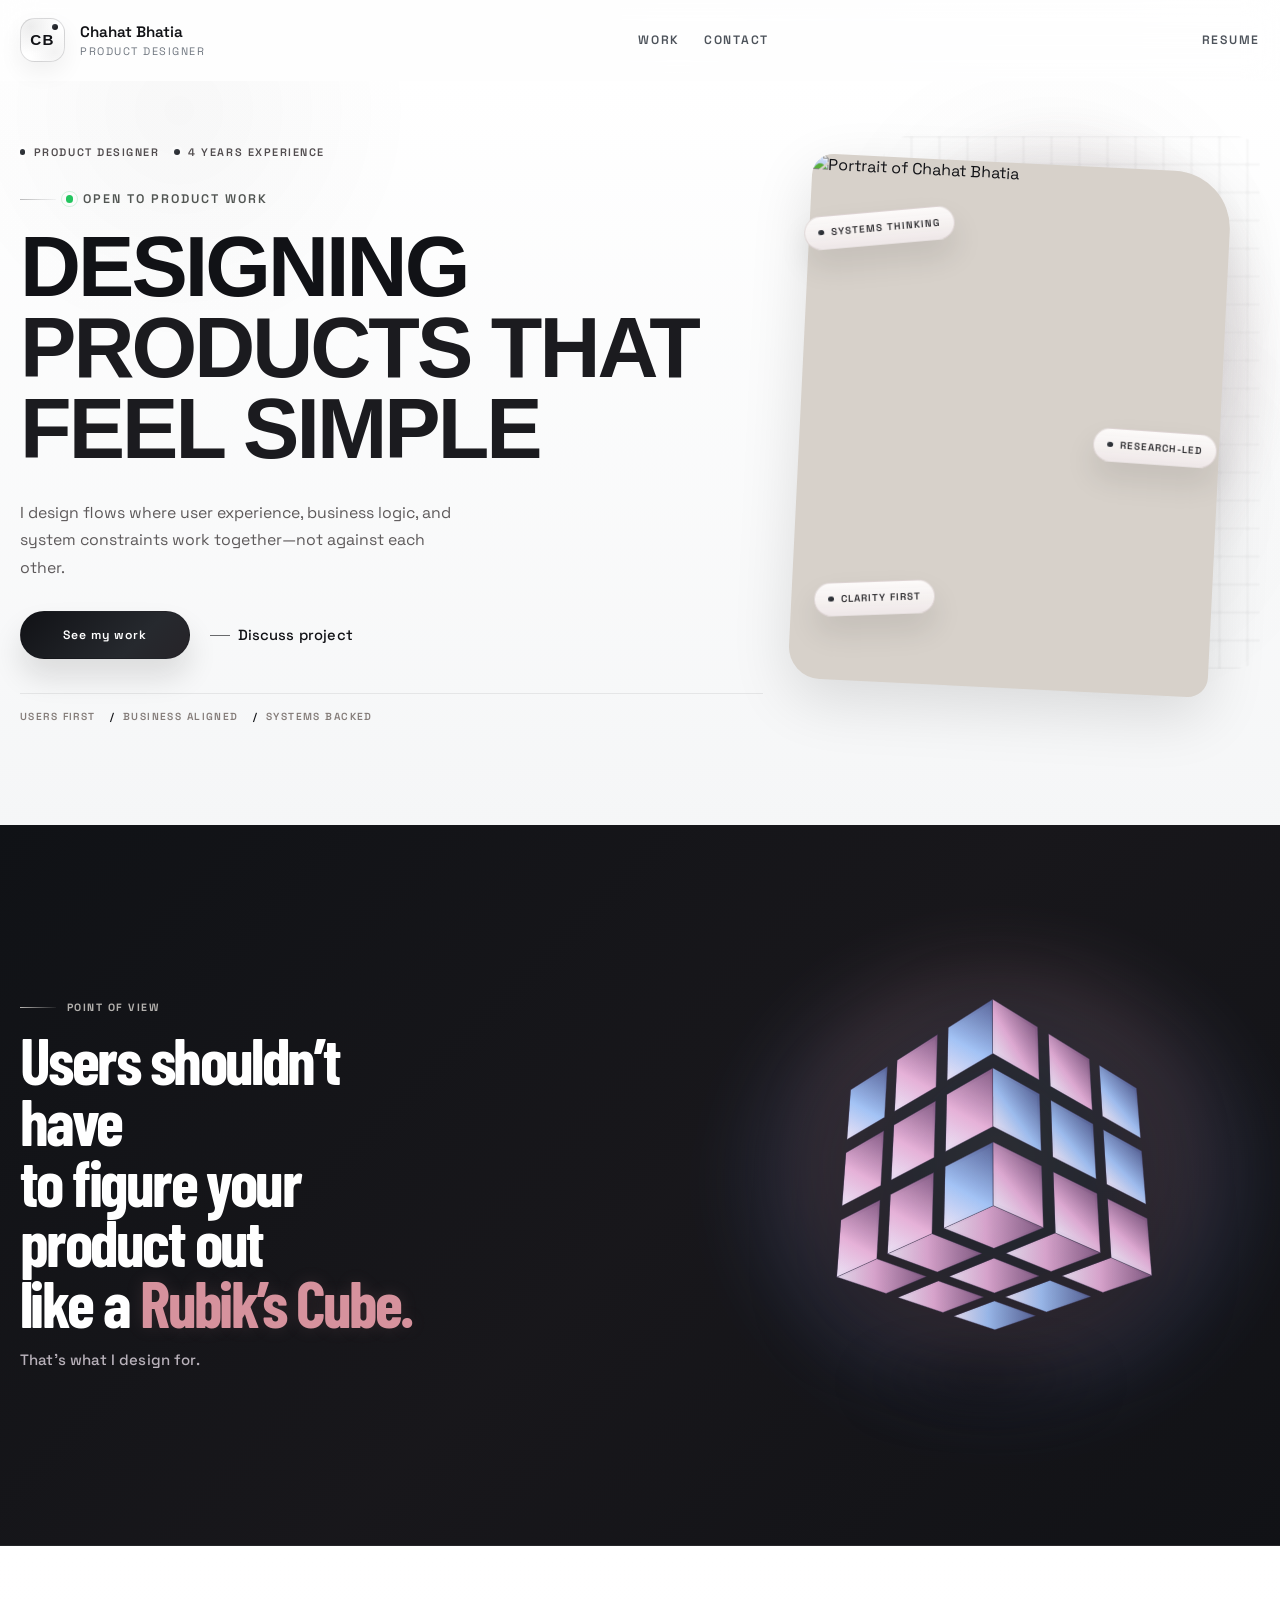
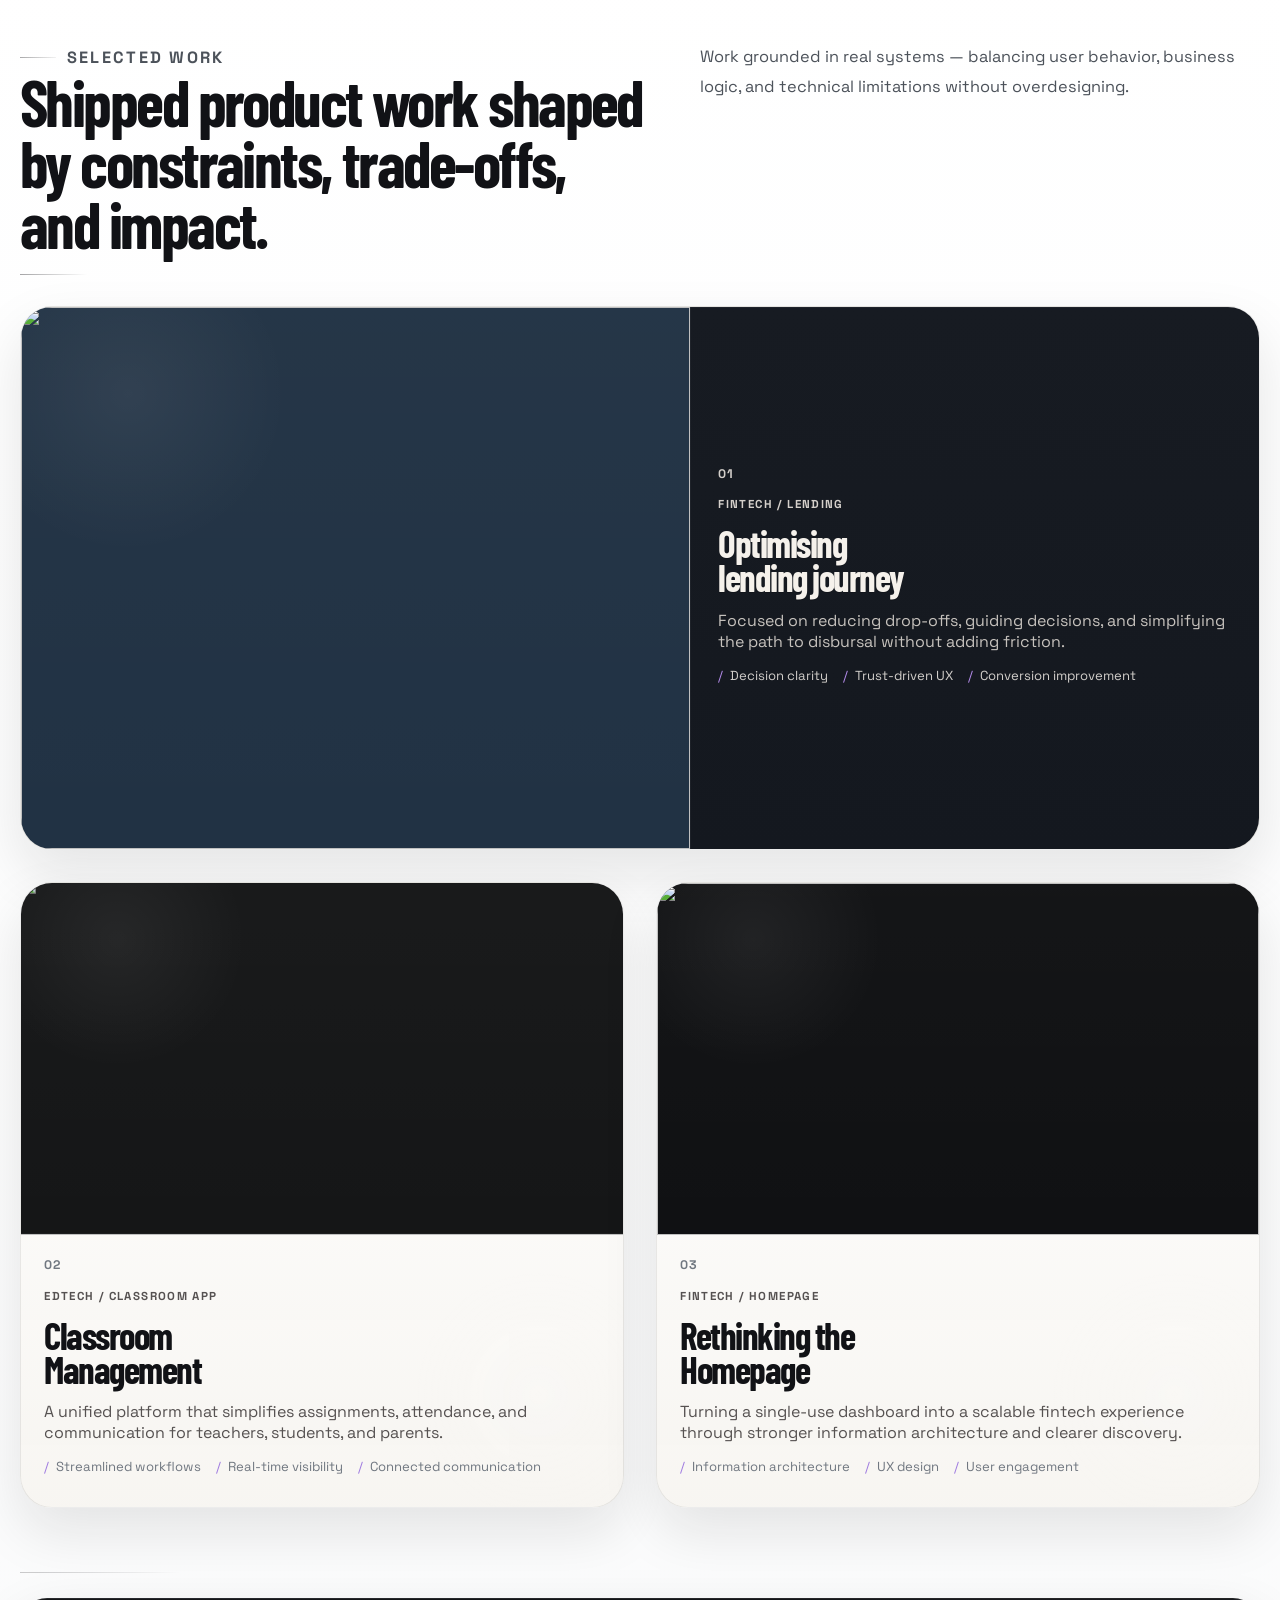
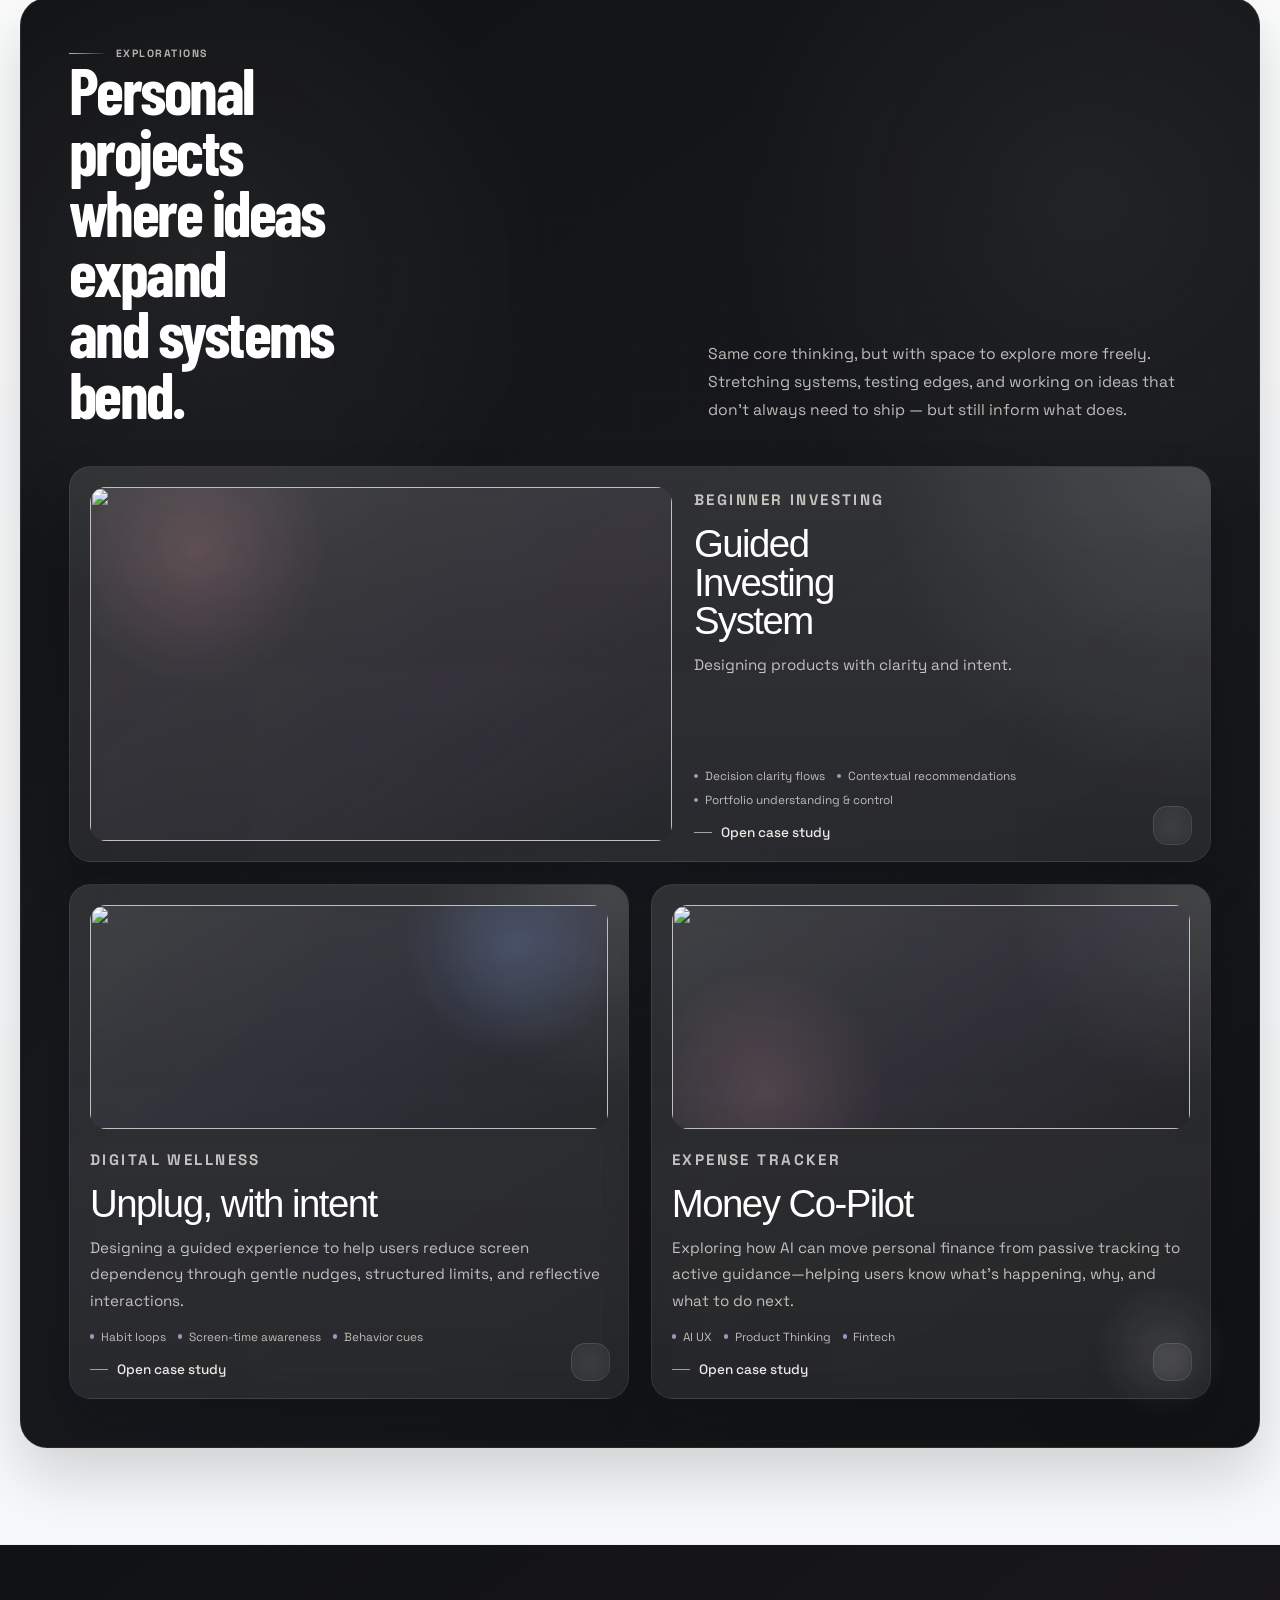
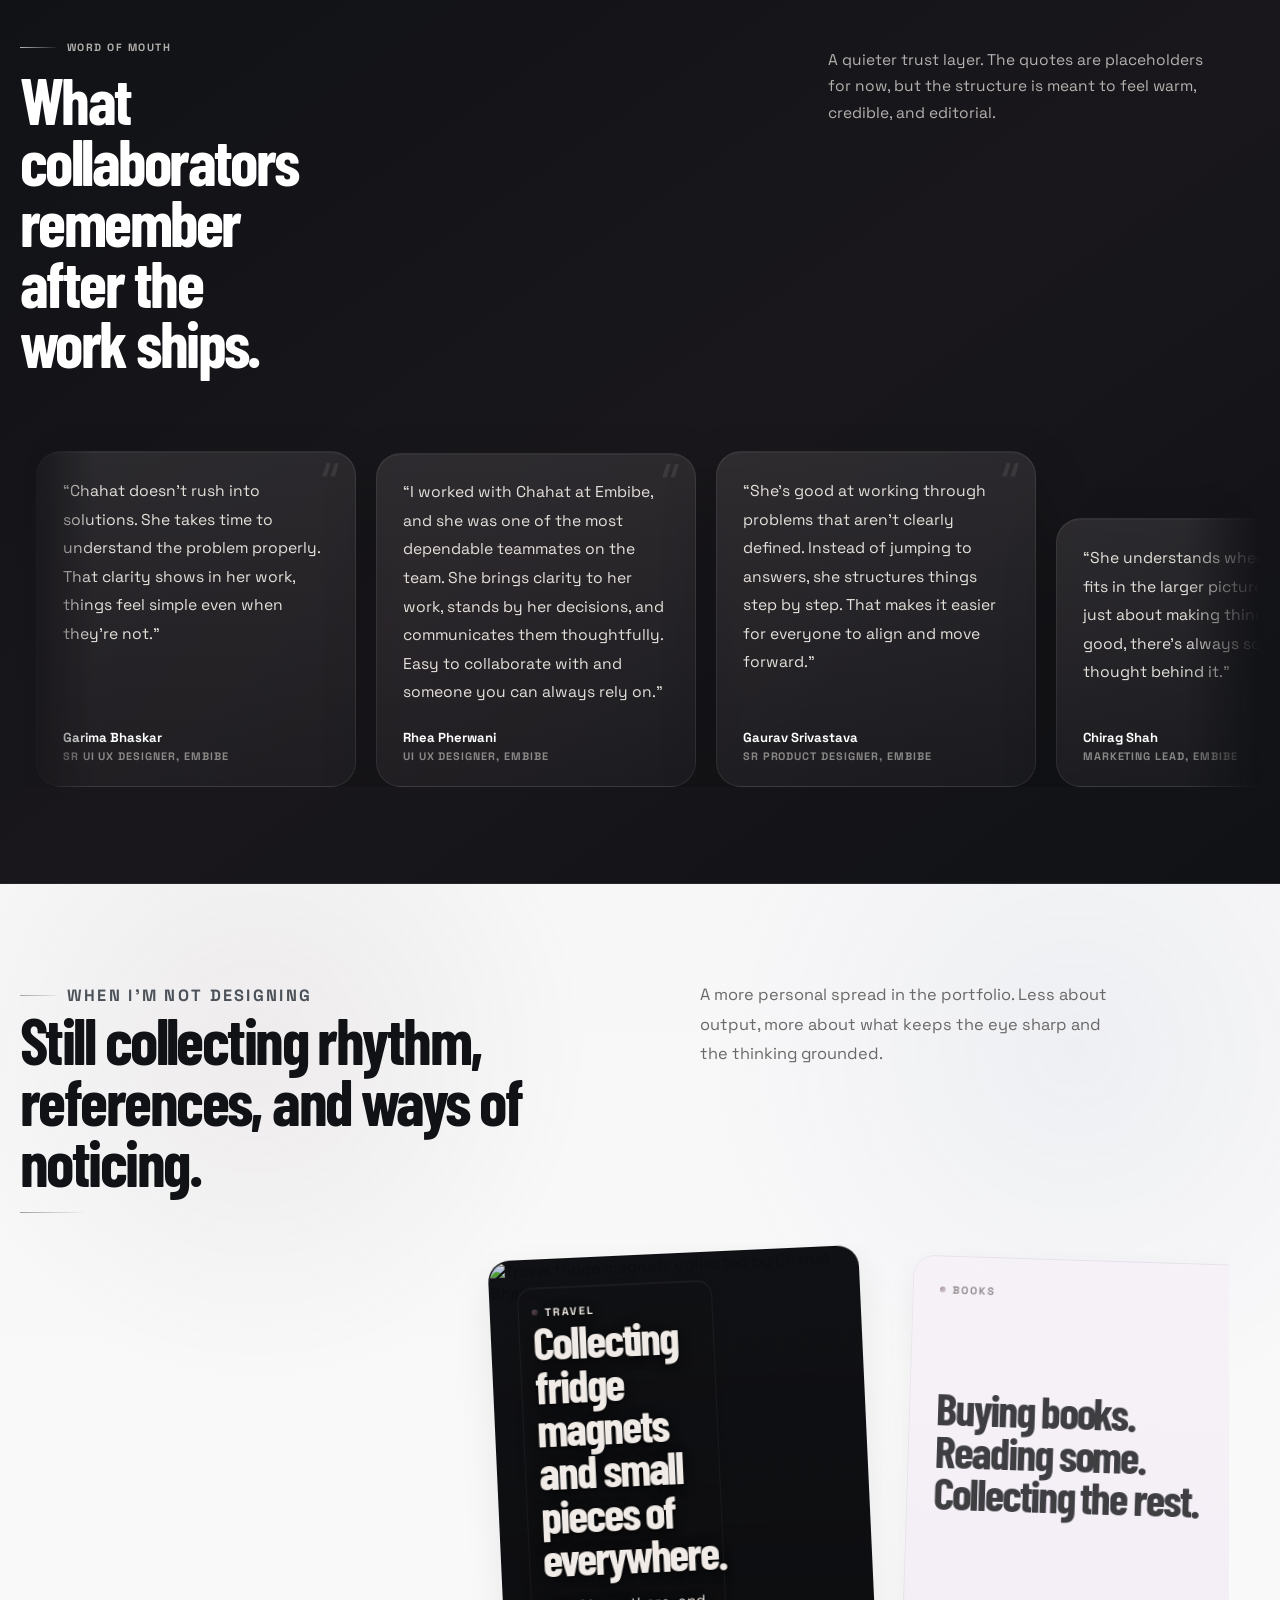
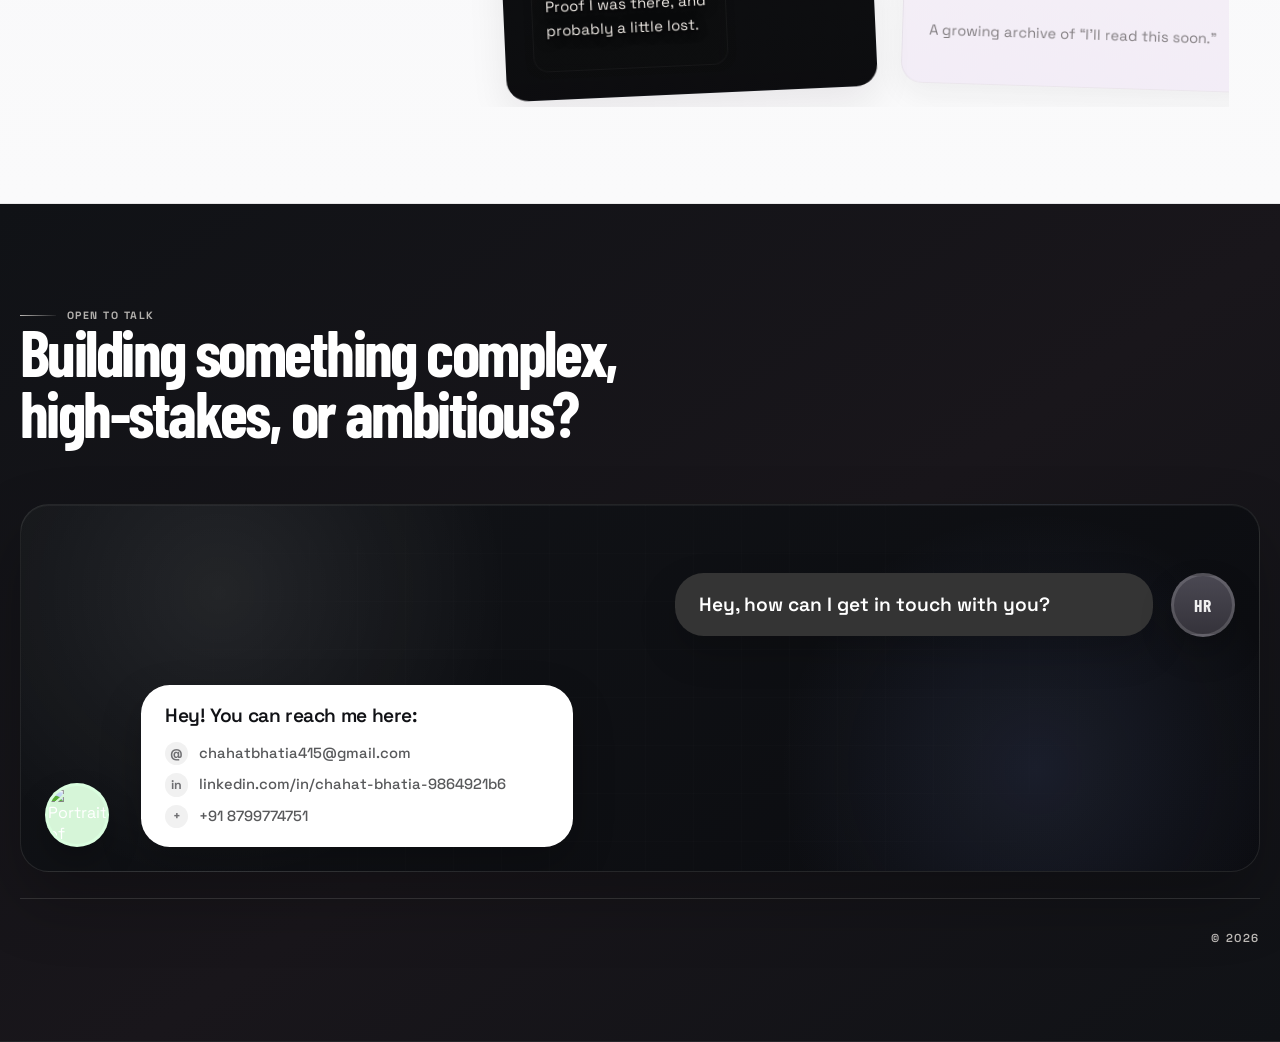
==== commit 5d982f6c: "Use native cursor" ====
--- a/index.html
+++ b/index.html
@@ -139,9 +139,10 @@
                 <div class="selected-tile__visual selected-tile__visual--lending" aria-hidden="true">
                   <img
                     class="selected-tile__image selected-tile__image--lending"
-                  src="./assets/lending-thumbnail-new.png?v=lending-thumb-5"
+                    src="./assets/lending-thumbnail-new-optimized.jpg"
                     alt=""
                     loading="lazy"
+                    decoding="async"
                   />
                 </div>
                 <div class="selected-tile__body">
@@ -164,9 +165,10 @@
                 <div class="selected-tile__visual selected-tile__visual--classroom" aria-hidden="true">
                   <img
                     class="selected-tile__image selected-tile__image--classroom"
-                    src="./assets/classroom-thumbnail-cm.png?v=cm-thumb-2"
+                    src="./assets/classroom-thumbnail-cm-optimized.jpg"
                     alt=""
                     loading="lazy"
+                    decoding="async"
                   />
                 </div>
                 <div class="selected-tile__body">
@@ -189,9 +191,10 @@
                 <div class="selected-tile__visual selected-tile__visual--homepage" aria-hidden="true">
                   <img
                     class="selected-tile__image selected-tile__image--homepage"
-                      src="./assets/refyne-home-2.png?v=refyne-home-4"
+                    src="./assets/refyne-home-2-optimized.jpg"
                     alt=""
                     loading="lazy"
+                    decoding="async"
                   />
                 </div>
                 <div class="selected-tile__body">
@@ -237,6 +240,8 @@
                       class="play-visual__thumb"
                       src="./assets/beginner-investing-thumb-2.png"
                       alt=""
+                      loading="lazy"
+                      decoding="async"
                     />
                   </div>
                   <div class="play-card__content">
@@ -258,8 +263,10 @@
                   <div class="play-card__visual play-visual play-visual--motion" aria-hidden="true">
                     <img
                       class="play-visual__thumb"
-                      src="./assets/digital-wellness-thumb.png"
+                      src="./assets/digital-wellness-thumb-optimized.jpg"
                       alt=""
+                      loading="lazy"
+                      decoding="async"
                     />
                   </div>
                   <div class="play-card__content">
@@ -283,8 +290,10 @@
                   <div class="play-card__visual play-visual play-visual--ai" aria-hidden="true">
                     <img
                       class="play-visual__thumb"
-                      src="./assets/money-co-pilot-thumb.png"
+                      src="./assets/money-co-pilot-thumb-optimized.jpg"
                       alt=""
+                      loading="lazy"
+                      decoding="async"
                     />
                   </div>
                   <div class="play-card__content">
@@ -576,8 +585,10 @@
                     <p>Proof I was there, and probably a little lost.</p>
                   </div>
                   <img
-                    src="./assets/travel-magnets.png?v=travel-photo-3"
+                    src="./assets/travel-magnets-optimized.jpg"
                     alt="Travel fridge magnets collected by Chahat Bhatia"
+                    loading="lazy"
+                    decoding="async"
                   />
                 </article>
 
@@ -603,6 +614,8 @@
                   <img
                     src="./assets/cooking-card.jpg"
                     alt="Plate of pasta for the cooking card"
+                    loading="lazy"
+                    decoding="async"
                   />
                 </article>
 
@@ -653,8 +666,10 @@
                 <div class="contact-chase__reply">
                   <img
                     class="contact-chase__avatar"
-                    src="./assets/chahat-bhatia.png"
+                    src="./assets/chahat-bhatia-optimized.jpg"
                     alt="Portrait of Chahat Bhatia"
+                    loading="lazy"
+                    decoding="async"
                   />
                   <div class="contact-chase__message contact-chase__message--outgoing">
                     <p class="contact-chase__lead">Hey! You can reach me here:</p>
@@ -693,10 +708,7 @@
       </section>
     </main>
 
-    <div class="cursor-dot" aria-hidden="true"></div>
-    <div class="cursor-ring" aria-hidden="true"></div>
-
-    <script src="./script.js?v=exploration-case-2"></script>
+    <script src="./script.js?v=native-cursor-1"></script>
     <script defer src="./statement-cube.js?v=rubik-solve-3"></script>
   </body>
 </html>
--- a/styles.css
+++ b/styles.css
@@ -63,12 +63,6 @@
     linear-gradient(180deg, var(--paper) 0%, var(--paper-deep) 100%);
 }
 
-html.has-custom-cursor,
-html.has-custom-cursor body,
-html.has-custom-cursor body * {
-  cursor: none !important;
-}
-
 body::before,
 body::after {
   content: "";
@@ -92,119 +86,6 @@
   background:
     radial-gradient(circle at 20% 30%, rgba(17, 18, 22, 0.018), transparent 28%),
     radial-gradient(circle at 80% 60%, rgba(255, 255, 255, 0.18), transparent 24%);
-}
-
-.cursor-dot,
-.cursor-ring {
-  position: fixed;
-  left: 0;
-  top: 0;
-  z-index: 80;
-  pointer-events: none;
-  opacity: 0;
-  transform:
-    translate3d(var(--cursor-x, -100px), var(--cursor-y, -100px), 0)
-    translate(-50%, -50%)
-    rotate(var(--cursor-rotate, 0deg))
-    scale(var(--cursor-scale, 1));
-  transition:
-    opacity 180ms ease,
-    background-color 180ms ease,
-    border-color 180ms ease,
-    box-shadow 180ms ease,
-    transform 180ms ease;
-}
-
-.cursor-dot {
-  width: 0.82rem;
-  height: 0.82rem;
-  border-radius: 999px;
-  background: linear-gradient(145deg, rgba(255, 250, 244, 0.96), rgba(239, 231, 220, 0.94));
-  border: 1.5px solid rgba(18, 18, 22, 0.62);
-  box-shadow:
-    0 6px 16px rgba(18, 15, 18, 0.12),
-    inset 0 0 0 1px rgba(255, 255, 255, 0.42);
-}
-
-.cursor-dot::after {
-  content: "";
-  position: absolute;
-  right: -0.18rem;
-  top: -0.16rem;
-  width: 0.34rem;
-  height: 0.34rem;
-  border-radius: 999px;
-  background: linear-gradient(135deg, var(--accent-1), var(--accent-2));
-  box-shadow: 0 0 0 0.1rem rgba(255, 250, 244, 0.84);
-}
-
-.cursor-ring {
-  width: 2.7rem;
-  height: 2.35rem;
-  border-radius: 1rem 1.25rem 1rem 1.35rem;
-  border: 1px solid rgba(18, 18, 22, 0.14);
-  background:
-    radial-gradient(circle at 28% 28%, rgba(255, 255, 255, 0.56), transparent 34%),
-    rgba(255, 250, 244, 0.22);
-  box-shadow:
-    0 14px 30px rgba(18, 15, 18, 0.1),
-    inset 0 0 0 1px rgba(255, 255, 255, 0.3);
-  backdrop-filter: blur(10px);
-  --cursor-rotate: -10deg;
-}
-
-.cursor-ring::before {
-  content: "";
-  position: absolute;
-  left: 0.45rem;
-  bottom: 0.42rem;
-  width: 0.55rem;
-  height: 0.08rem;
-  border-radius: 999px;
-  background: rgba(18, 18, 22, 0.16);
-}
-
-.cursor-ring::after {
-  content: "";
-  position: absolute;
-  right: 0.5rem;
-  top: 0.45rem;
-  width: 0.38rem;
-  height: 0.38rem;
-  border-radius: 999px;
-  border: 1px solid rgba(18, 18, 22, 0.14);
-  background: rgba(255, 250, 244, 0.55);
-}
-
-.cursor-dot.is-visible,
-.cursor-ring.is-visible {
-  opacity: 1;
-}
-
-.cursor-dot.is-hover {
-  --cursor-scale: 0.95;
-  background: linear-gradient(145deg, rgba(255, 250, 244, 1), rgba(244, 235, 226, 0.98));
-}
-
-.cursor-ring.is-hover {
-  --cursor-scale: 1.45;
-  --cursor-rotate: -2deg;
-  border-color: rgba(116, 135, 154, 0.28);
-  background:
-    radial-gradient(circle at 28% 28%, rgba(255, 255, 255, 0.68), transparent 34%),
-    rgba(255, 250, 244, 0.34);
-  box-shadow:
-    0 18px 34px rgba(18, 15, 18, 0.14),
-    inset 0 0 0 1px rgba(255, 255, 255, 0.42);
-}
-
-.cursor-dot.is-pressed {
-  --cursor-scale: 0.78;
-}
-
-.cursor-ring.is-pressed {
-  --cursor-scale: 1.12;
-  --cursor-rotate: 0deg;
 }
 
 img {
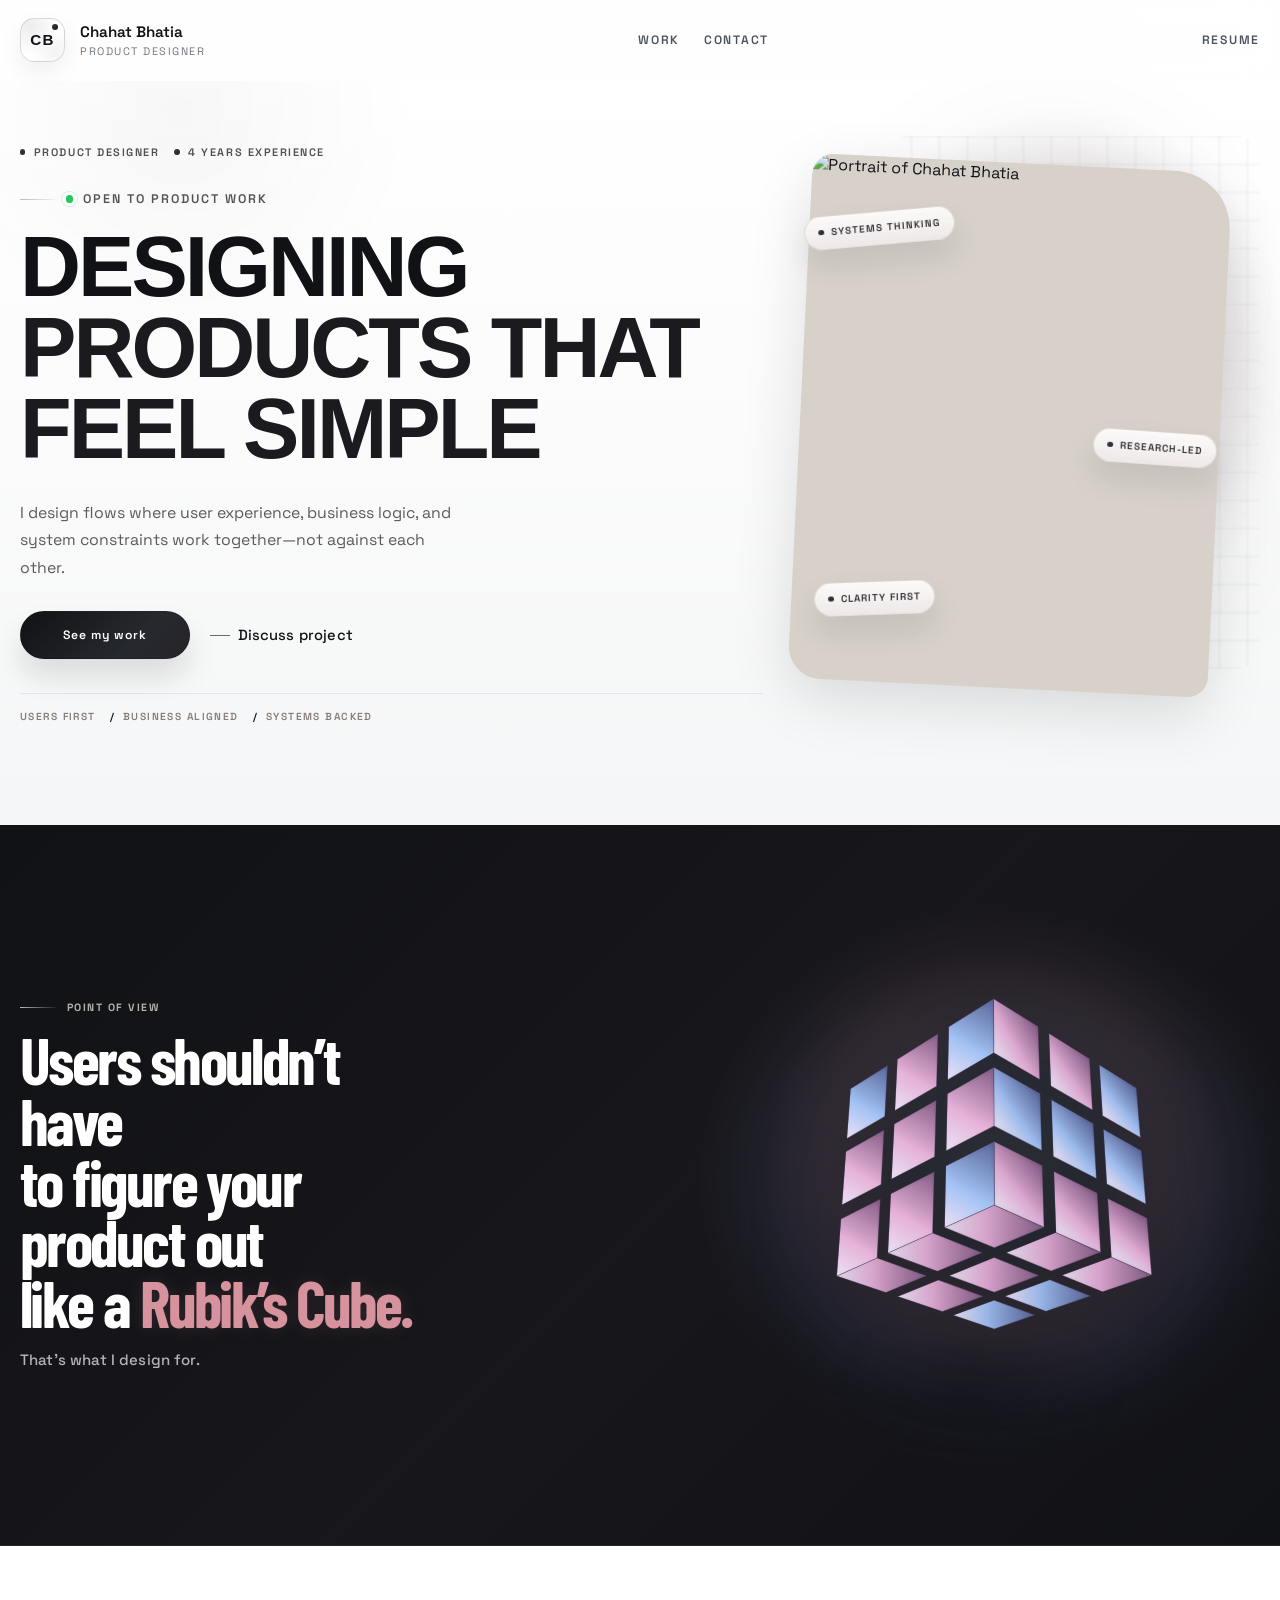
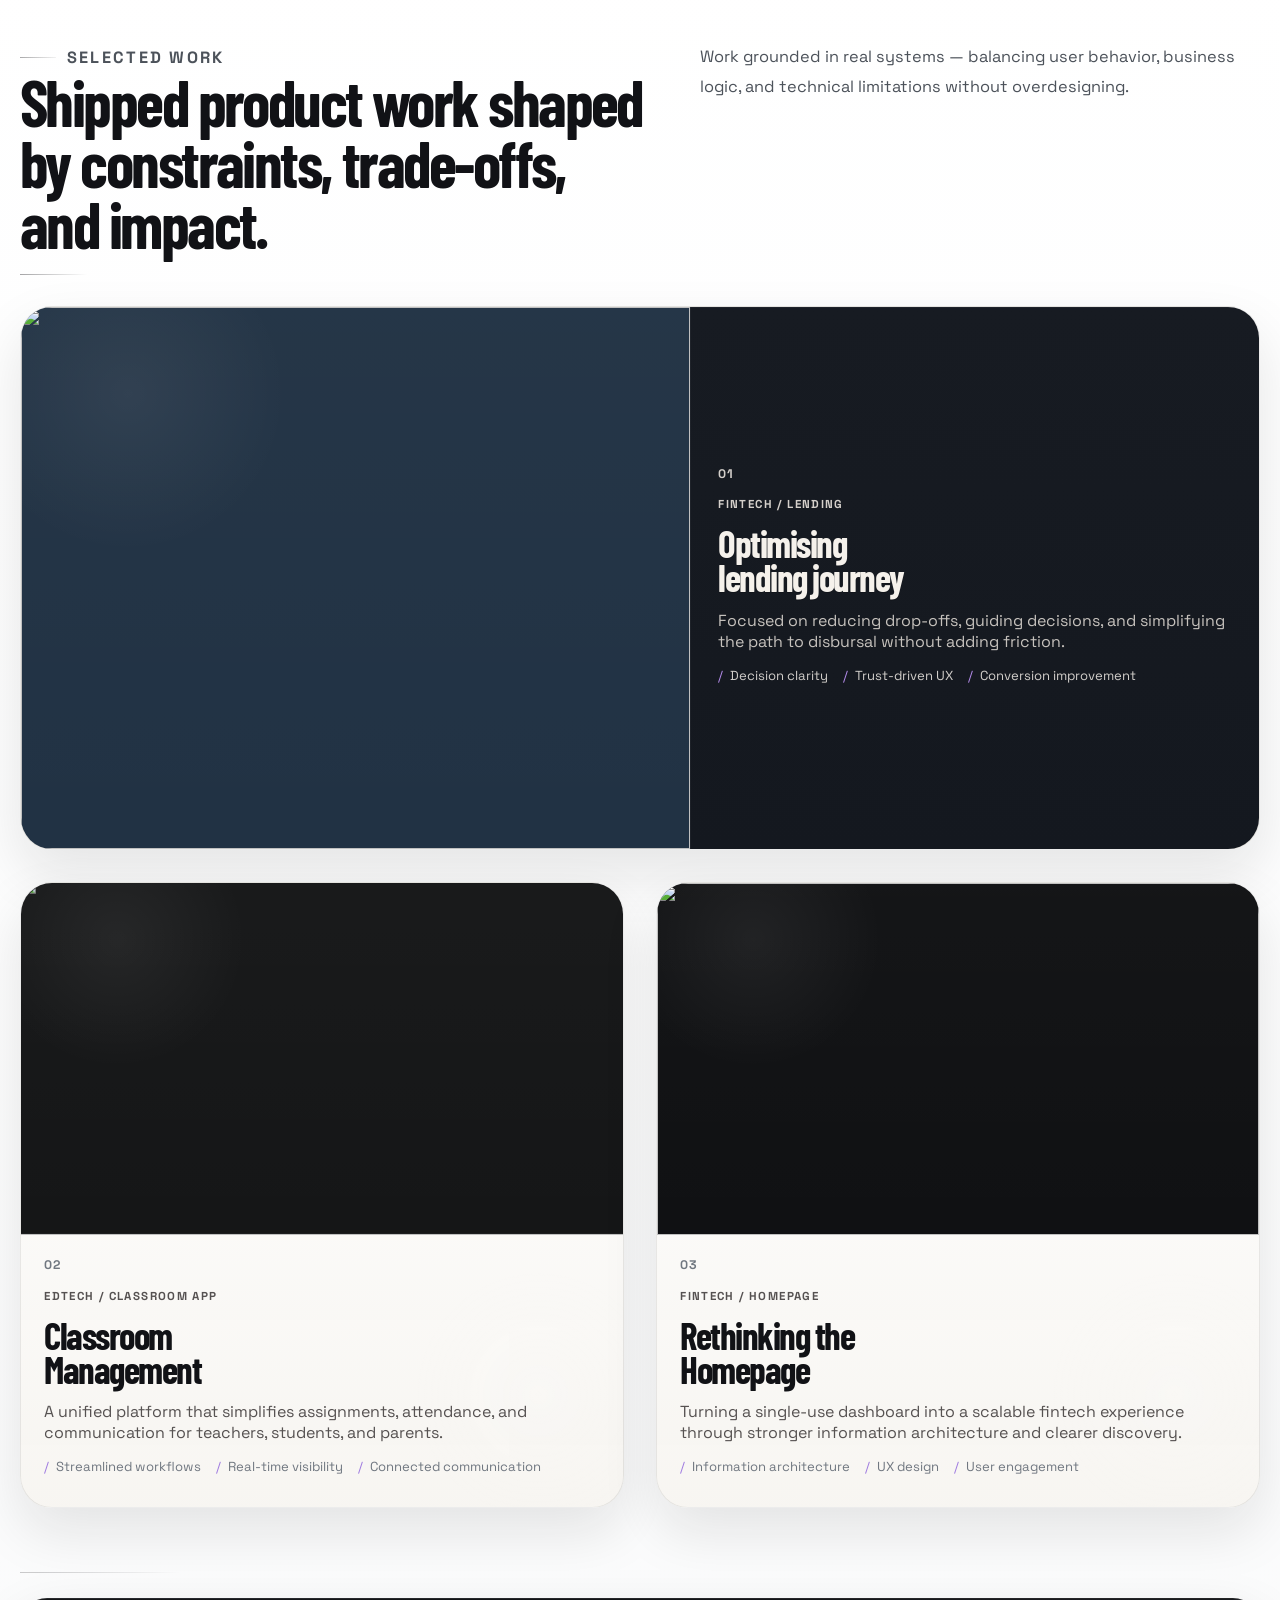
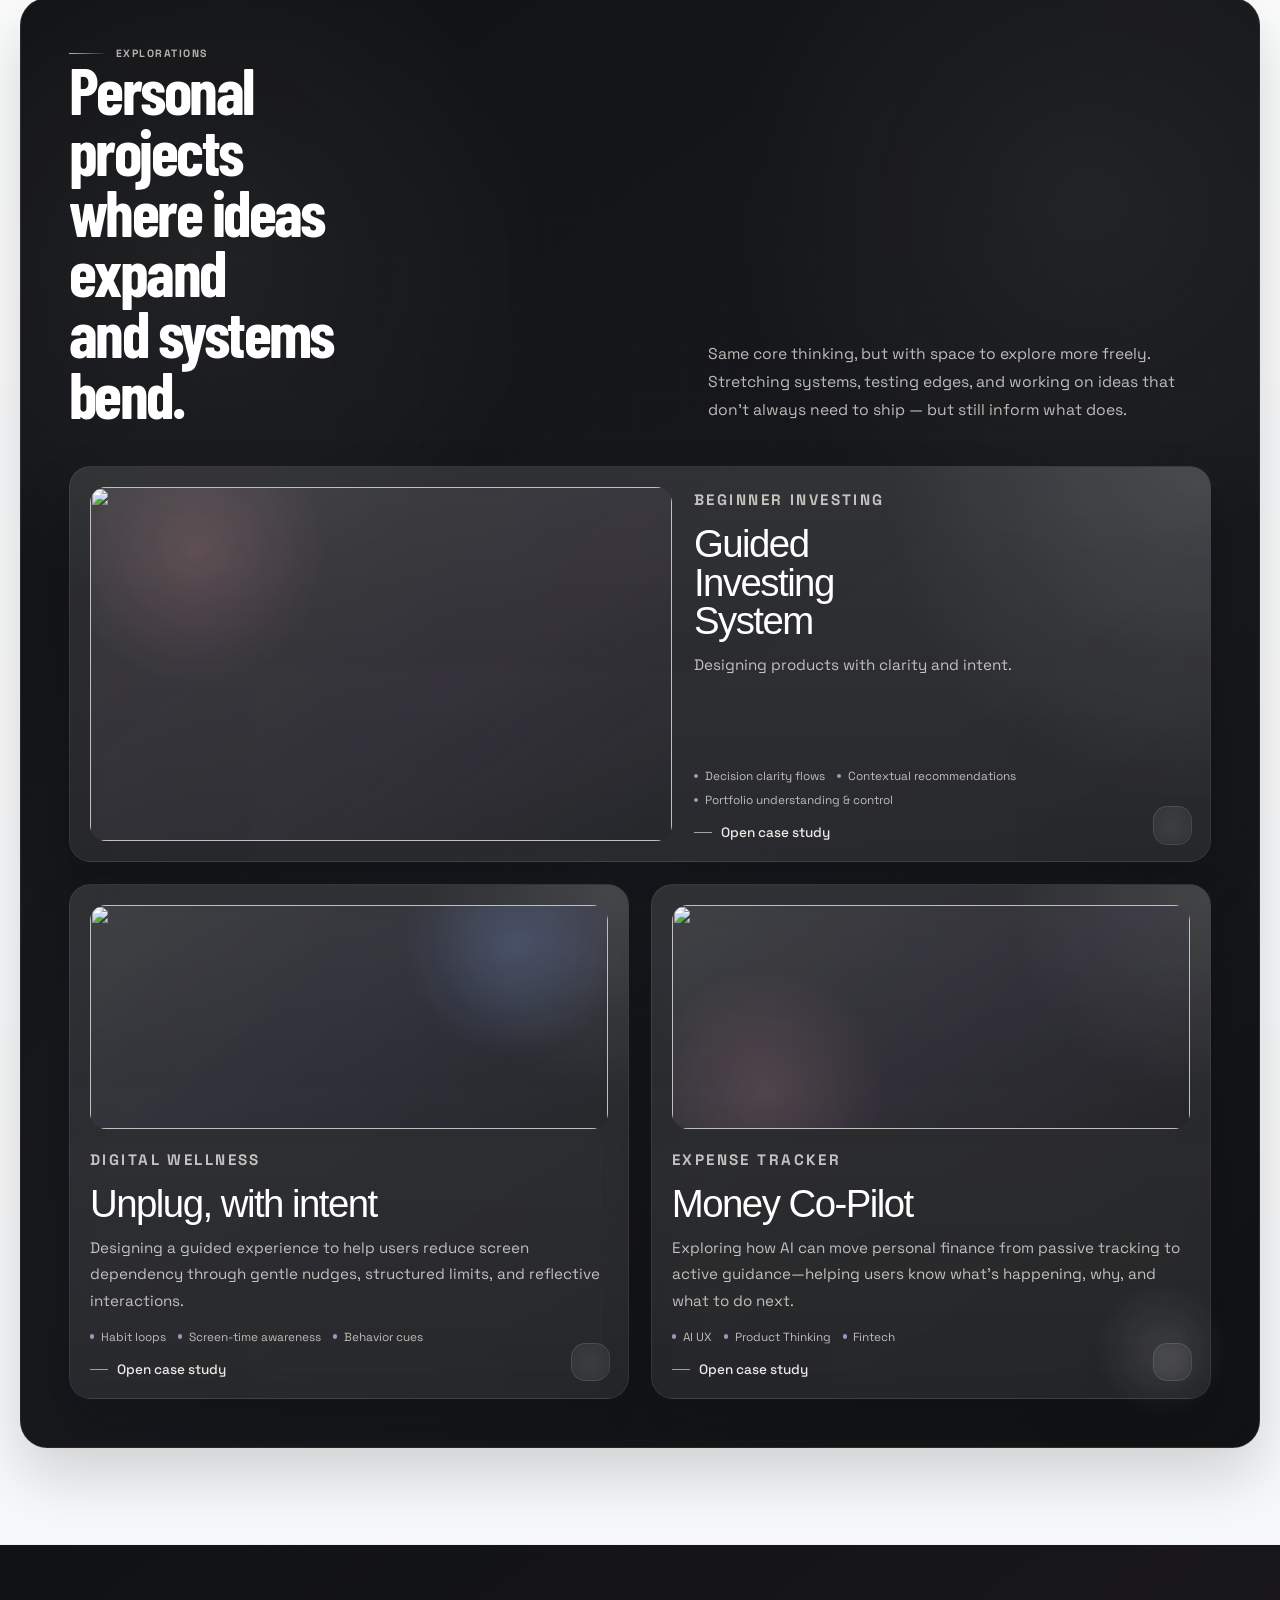
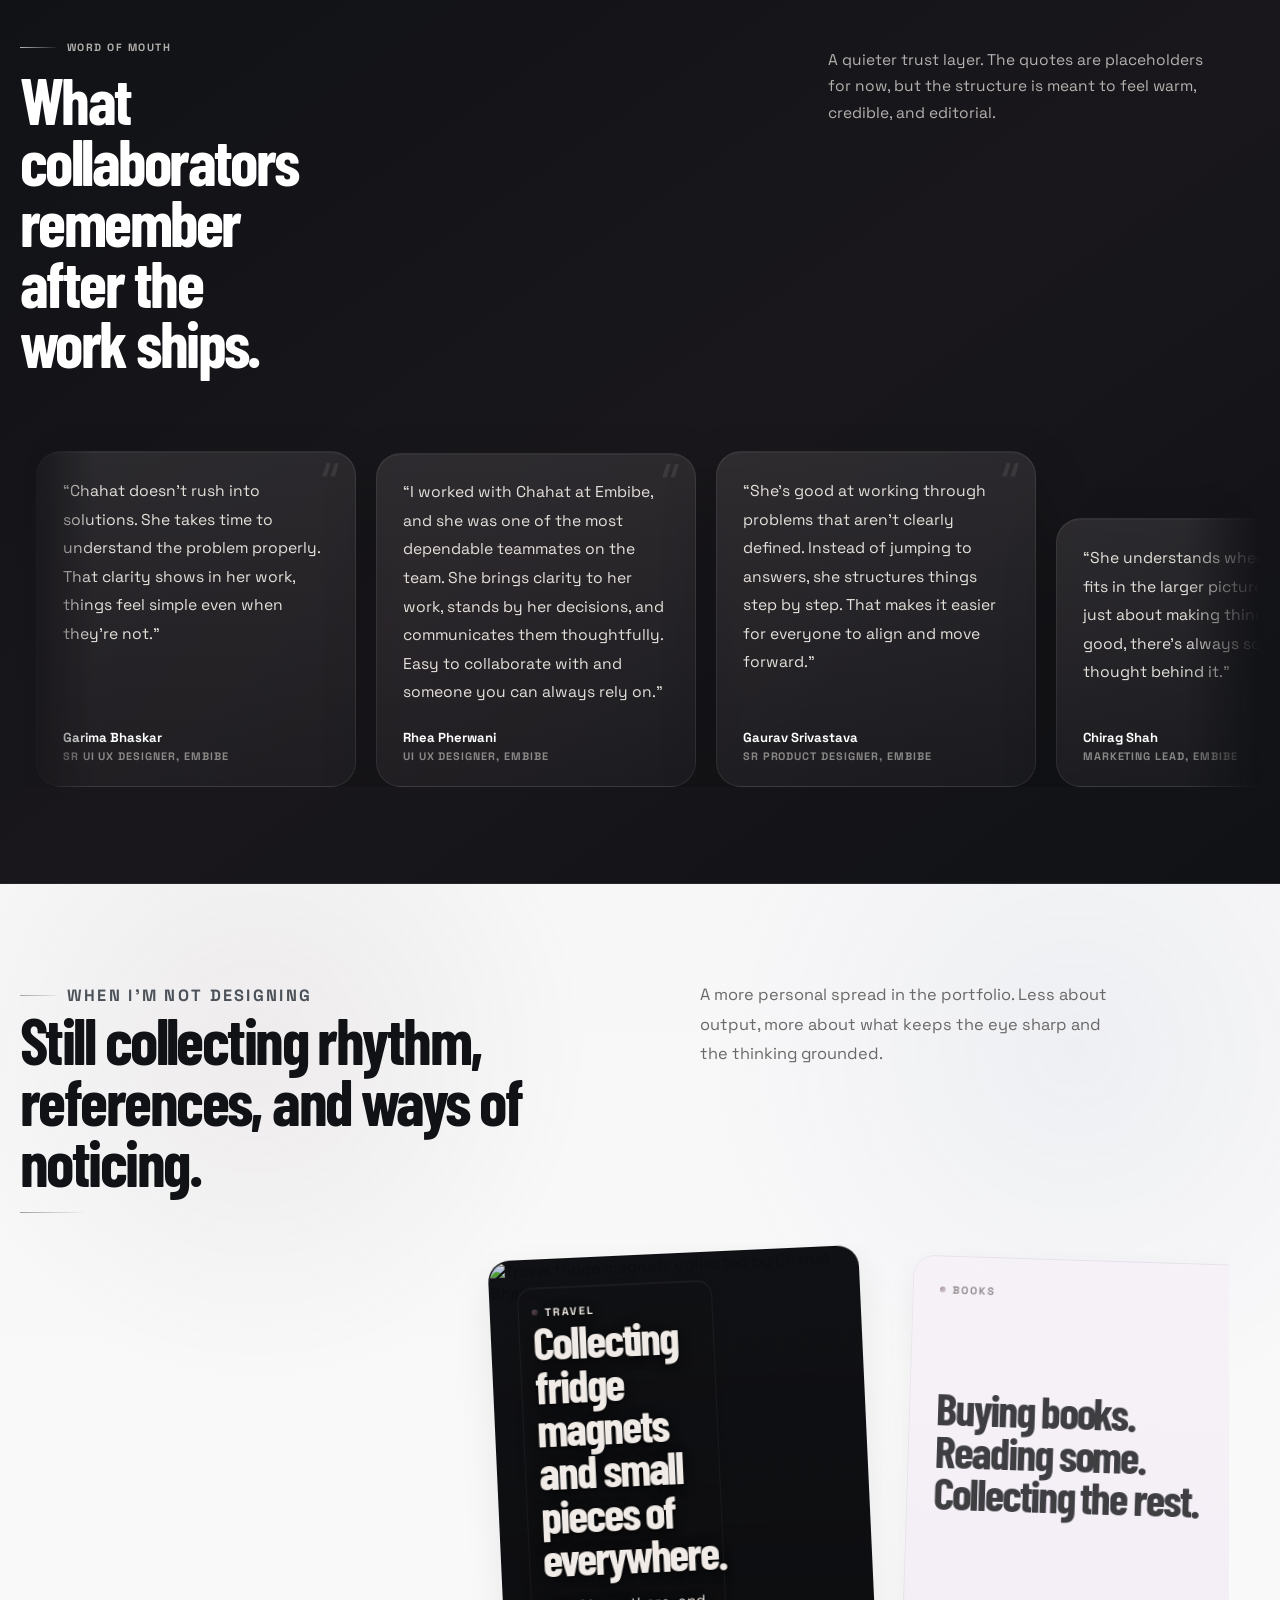
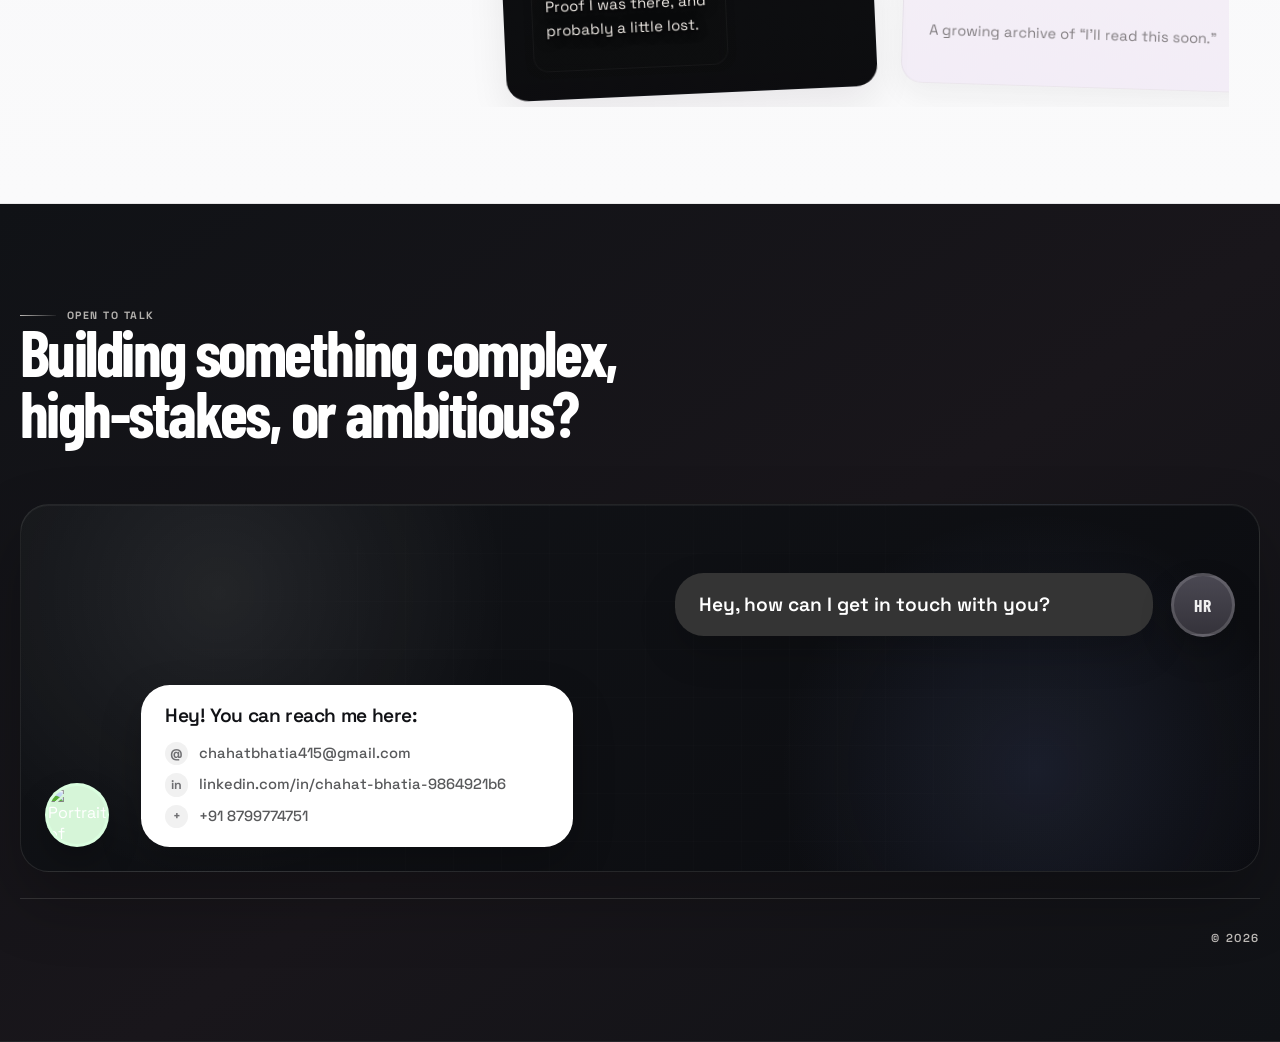
==== commit b174d823: "Cache bust resume link" ====
--- a/index.html
+++ b/index.html
@@ -42,7 +42,7 @@
           <a href="#contact">Contact</a>
         </nav>
 
-        <a class="site-header__cta" href="./assets/Chahat.resume.pdf" target="_blank" rel="noopener noreferrer">Resume</a>
+        <a class="site-header__cta" href="./assets/Chahat.resume.pdf?v=20260512" target="_blank" rel="noopener noreferrer">Resume</a>
       </div>
     </header>
 
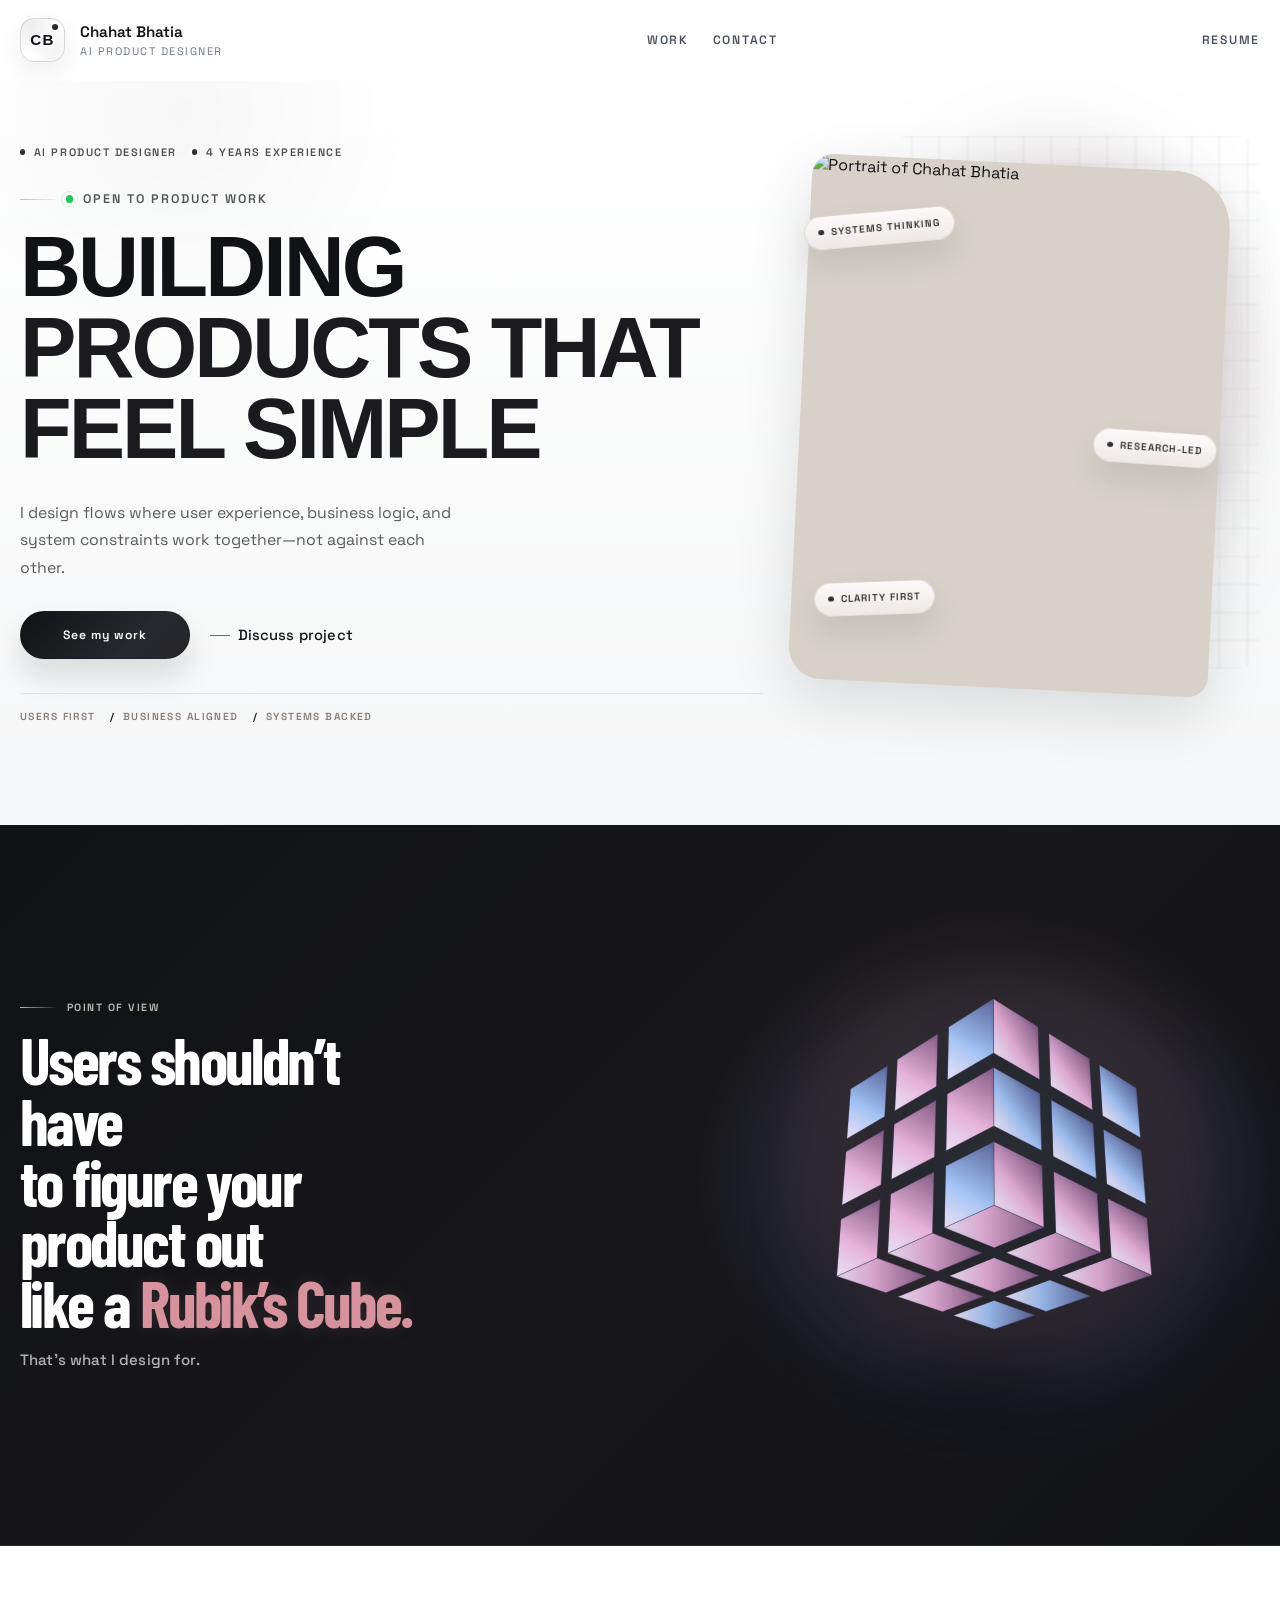
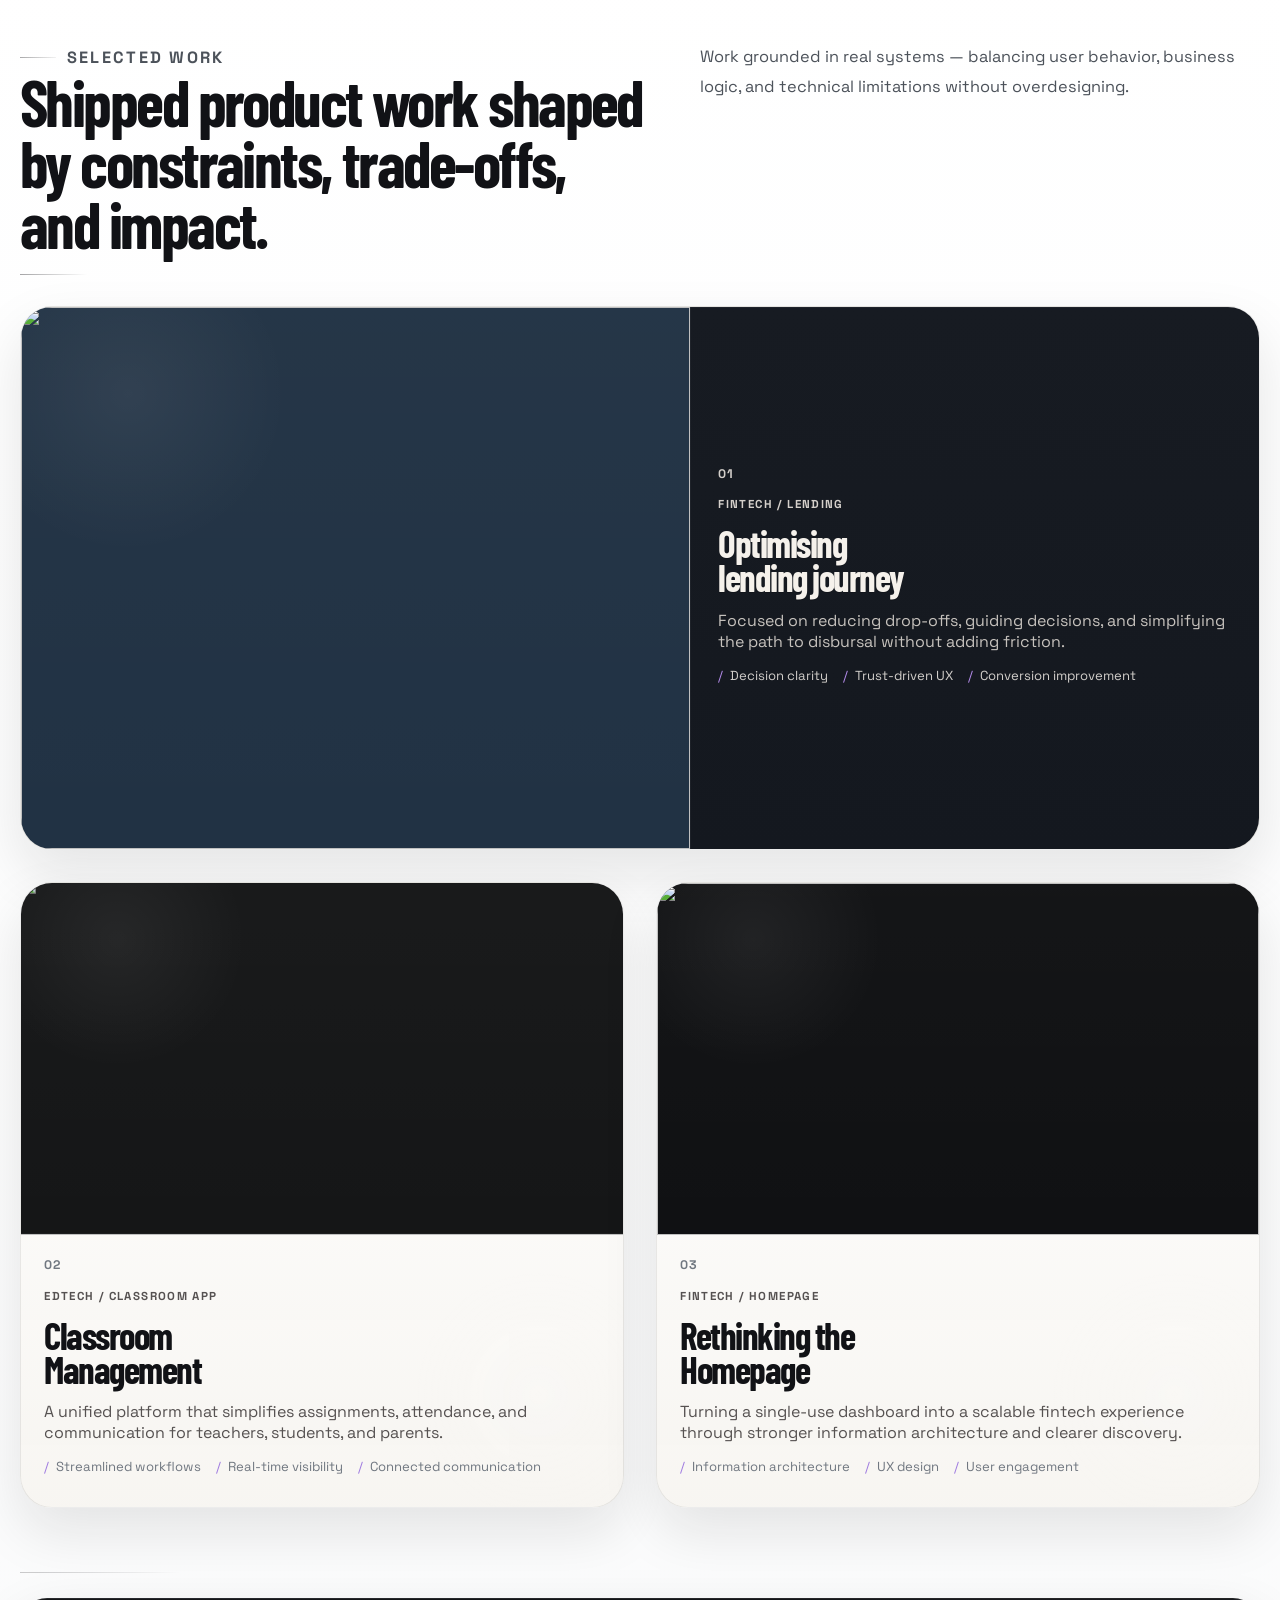
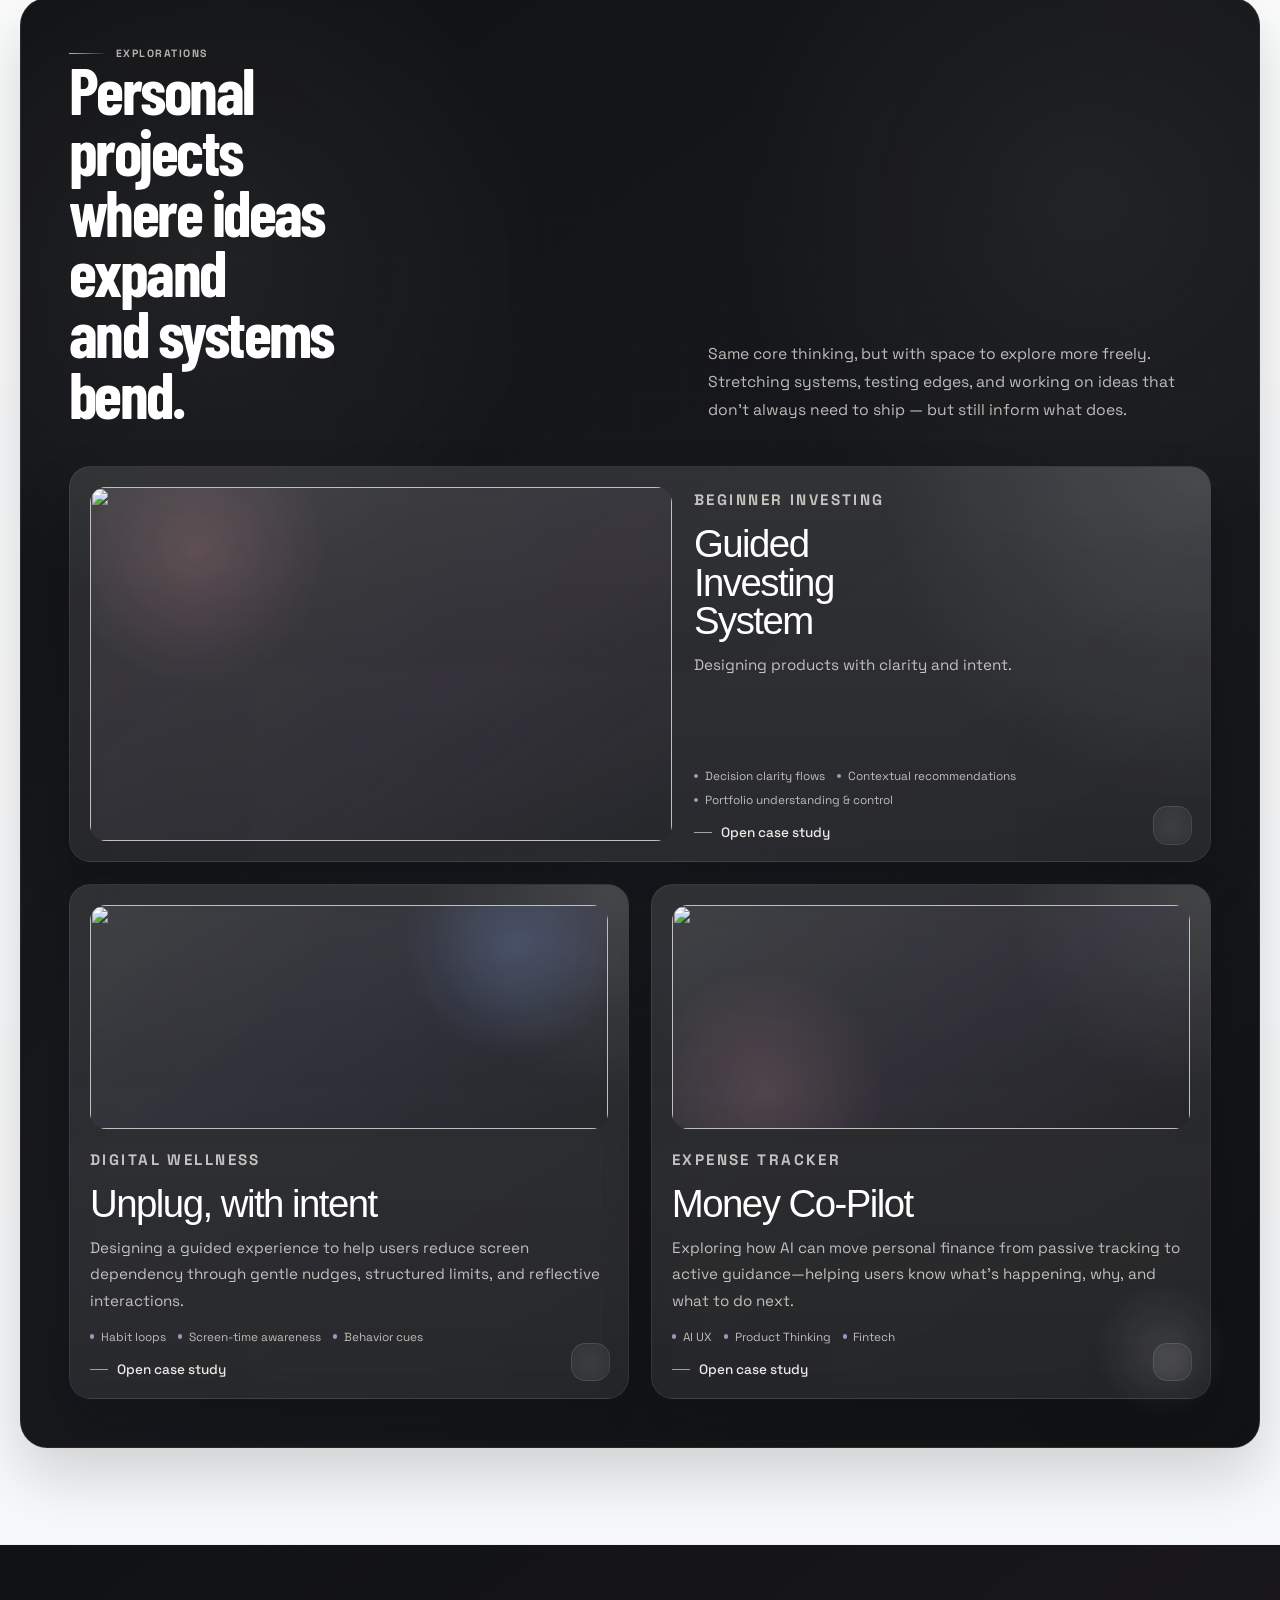
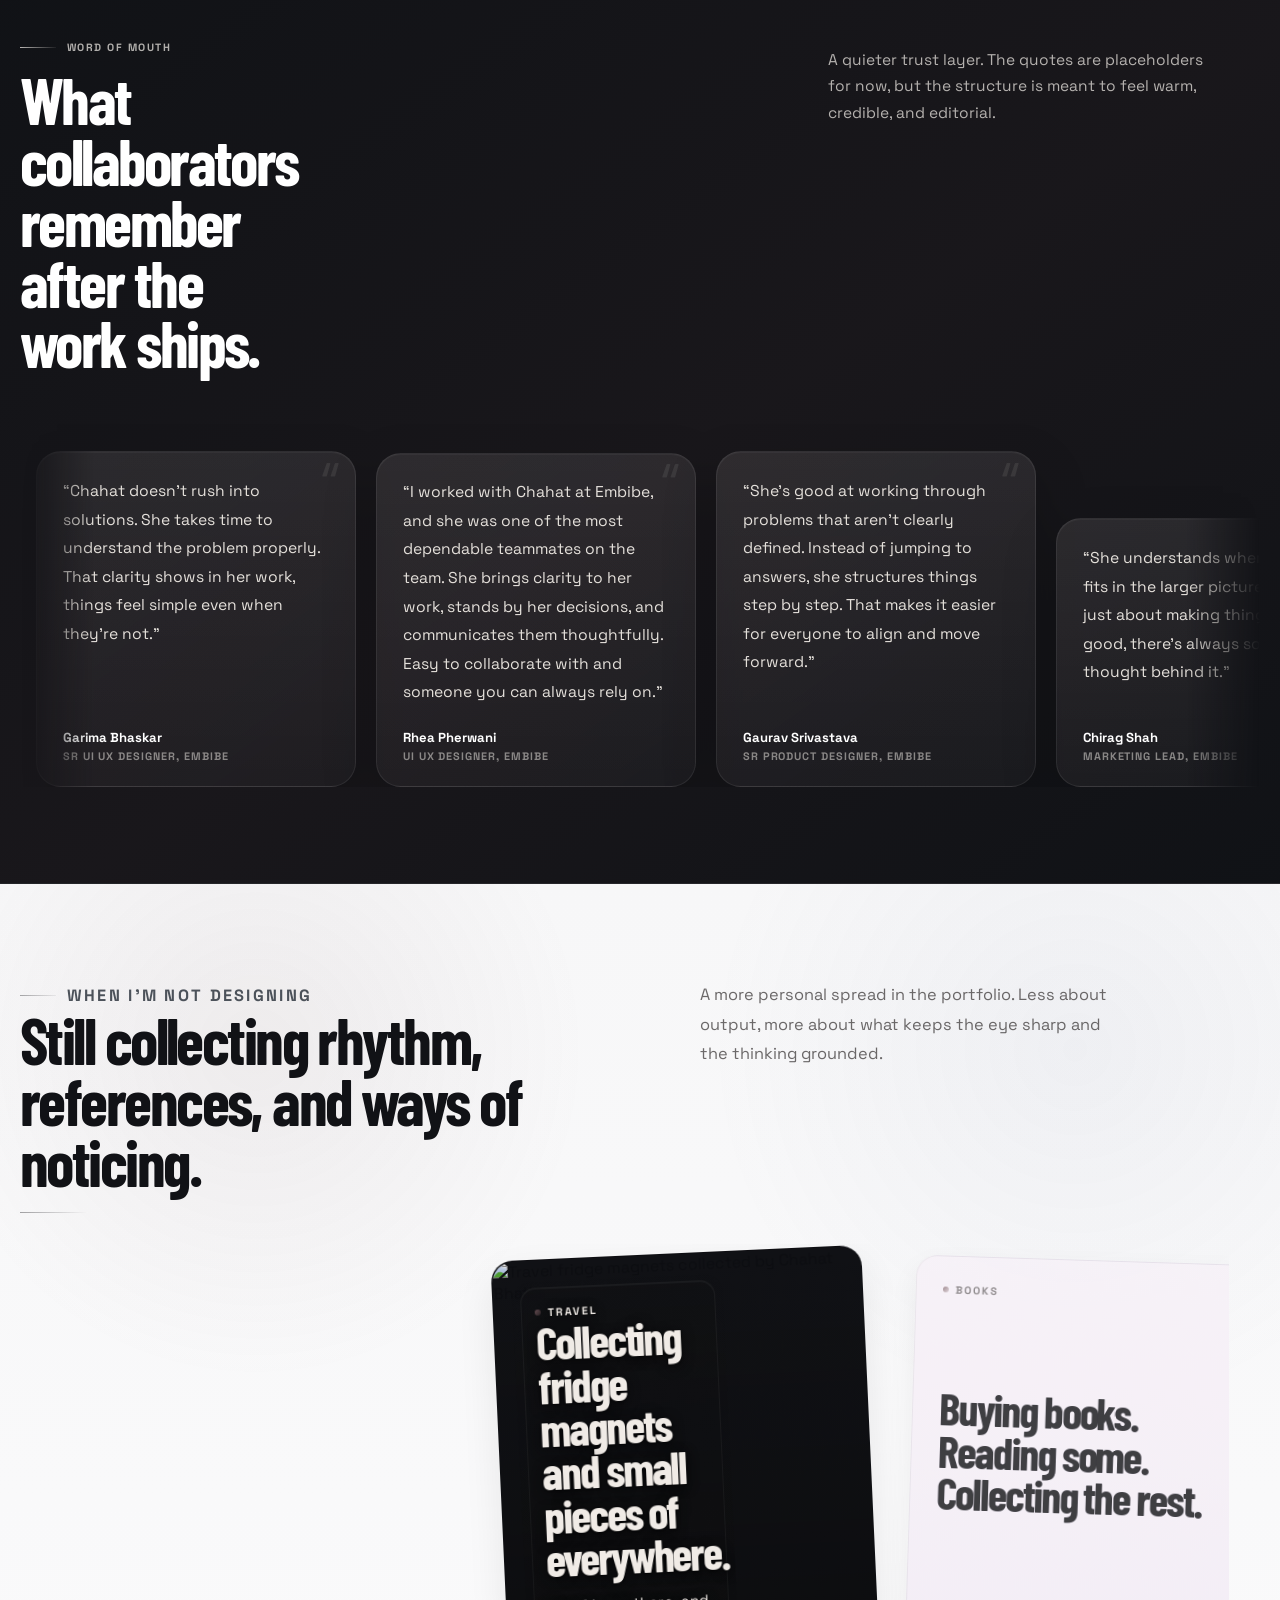
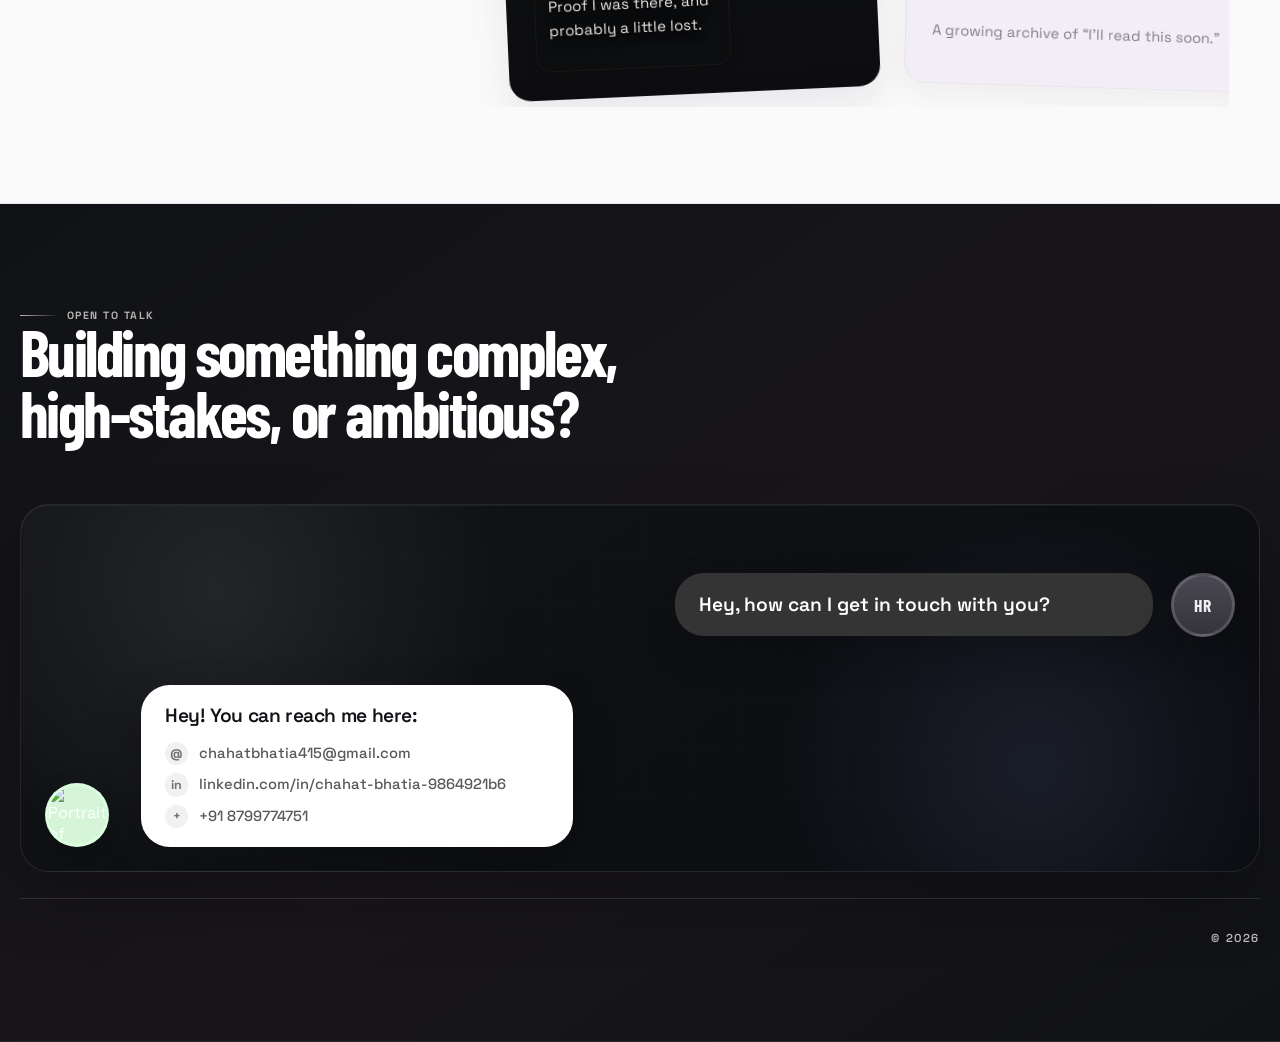
==== commit 9ccd341e: "Update hero positioning" ====
--- a/index.html
+++ b/index.html
@@ -3,10 +3,10 @@
   <head>
     <meta charset="UTF-8" />
     <meta name="viewport" content="width=device-width, initial-scale=1.0" />
-    <title>Chahat Bhatia | Product Designer</title>
+    <title>Chahat Bhatia | AI Product Designer</title>
     <meta
       name="description"
-      content="A bold editorial portfolio concept for product designer Chahat Bhatia. High-contrast, structured, and typography-led."
+      content="A bold editorial portfolio concept for AI product designer Chahat Bhatia. High-contrast, structured, and typography-led."
     />
     <meta
       http-equiv="Cache-Control"
@@ -33,7 +33,7 @@
           <span class="brand__mark">CB</span>
           <span class="brand__text">
             <strong>Chahat Bhatia</strong>
-            <small>Product Designer</small>
+            <small>AI Product Designer</small>
           </span>
         </a>
 
@@ -52,7 +52,7 @@
           <div class="shell hero__grid">
             <div class="hero__copy reveal">
               <div class="hero__identity" aria-label="Designer identity">
-                <span>Product Designer</span>
+                <span>AI Product Designer</span>
                 <span>4 Years Experience</span>
               </div>
 
@@ -61,7 +61,7 @@
                 <span>Open to product work</span>
               </p>
               <h1 class="hero__title">
-                <span>DESIGNING</span>
+                <span>BUILDING</span>
                 <span class="hero__title-mid">PRODUCTS THAT</span>
                 <span class="hero__title-end">FEEL SIMPLE</span>
               </h1>
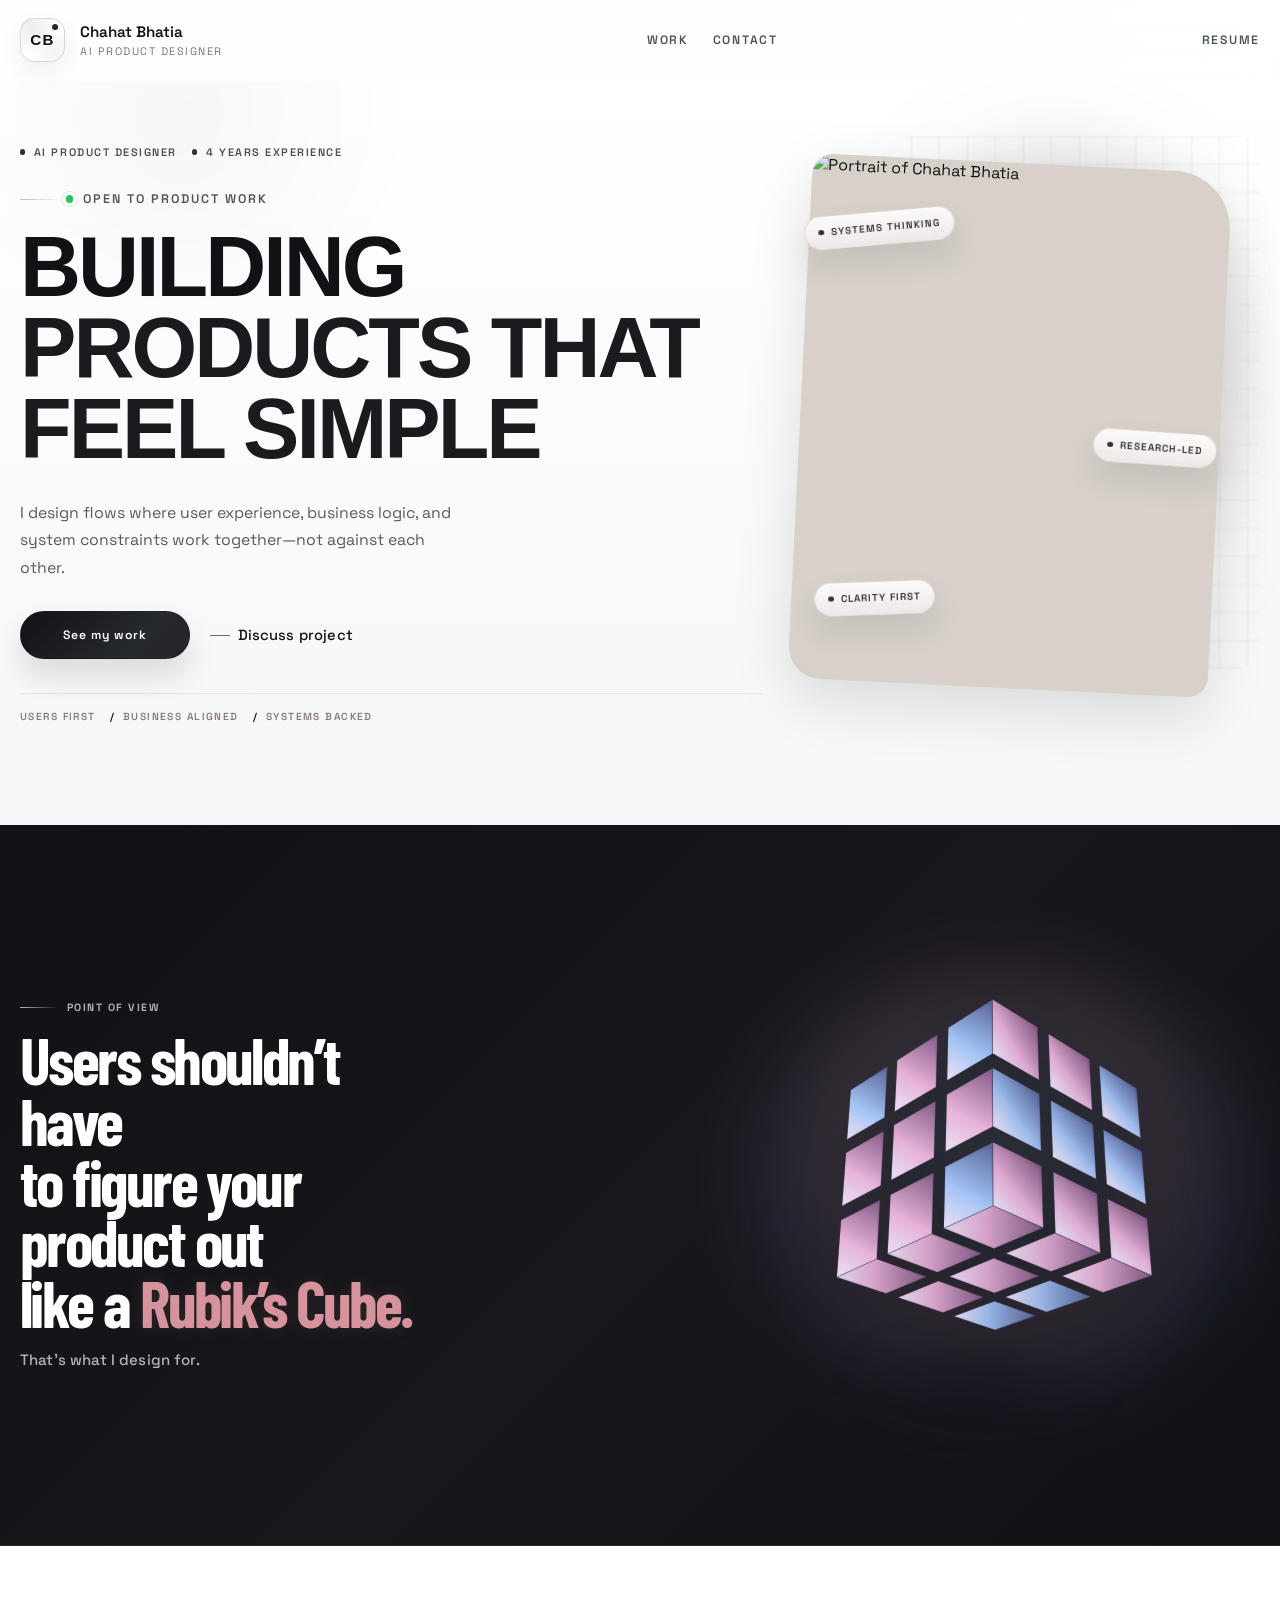
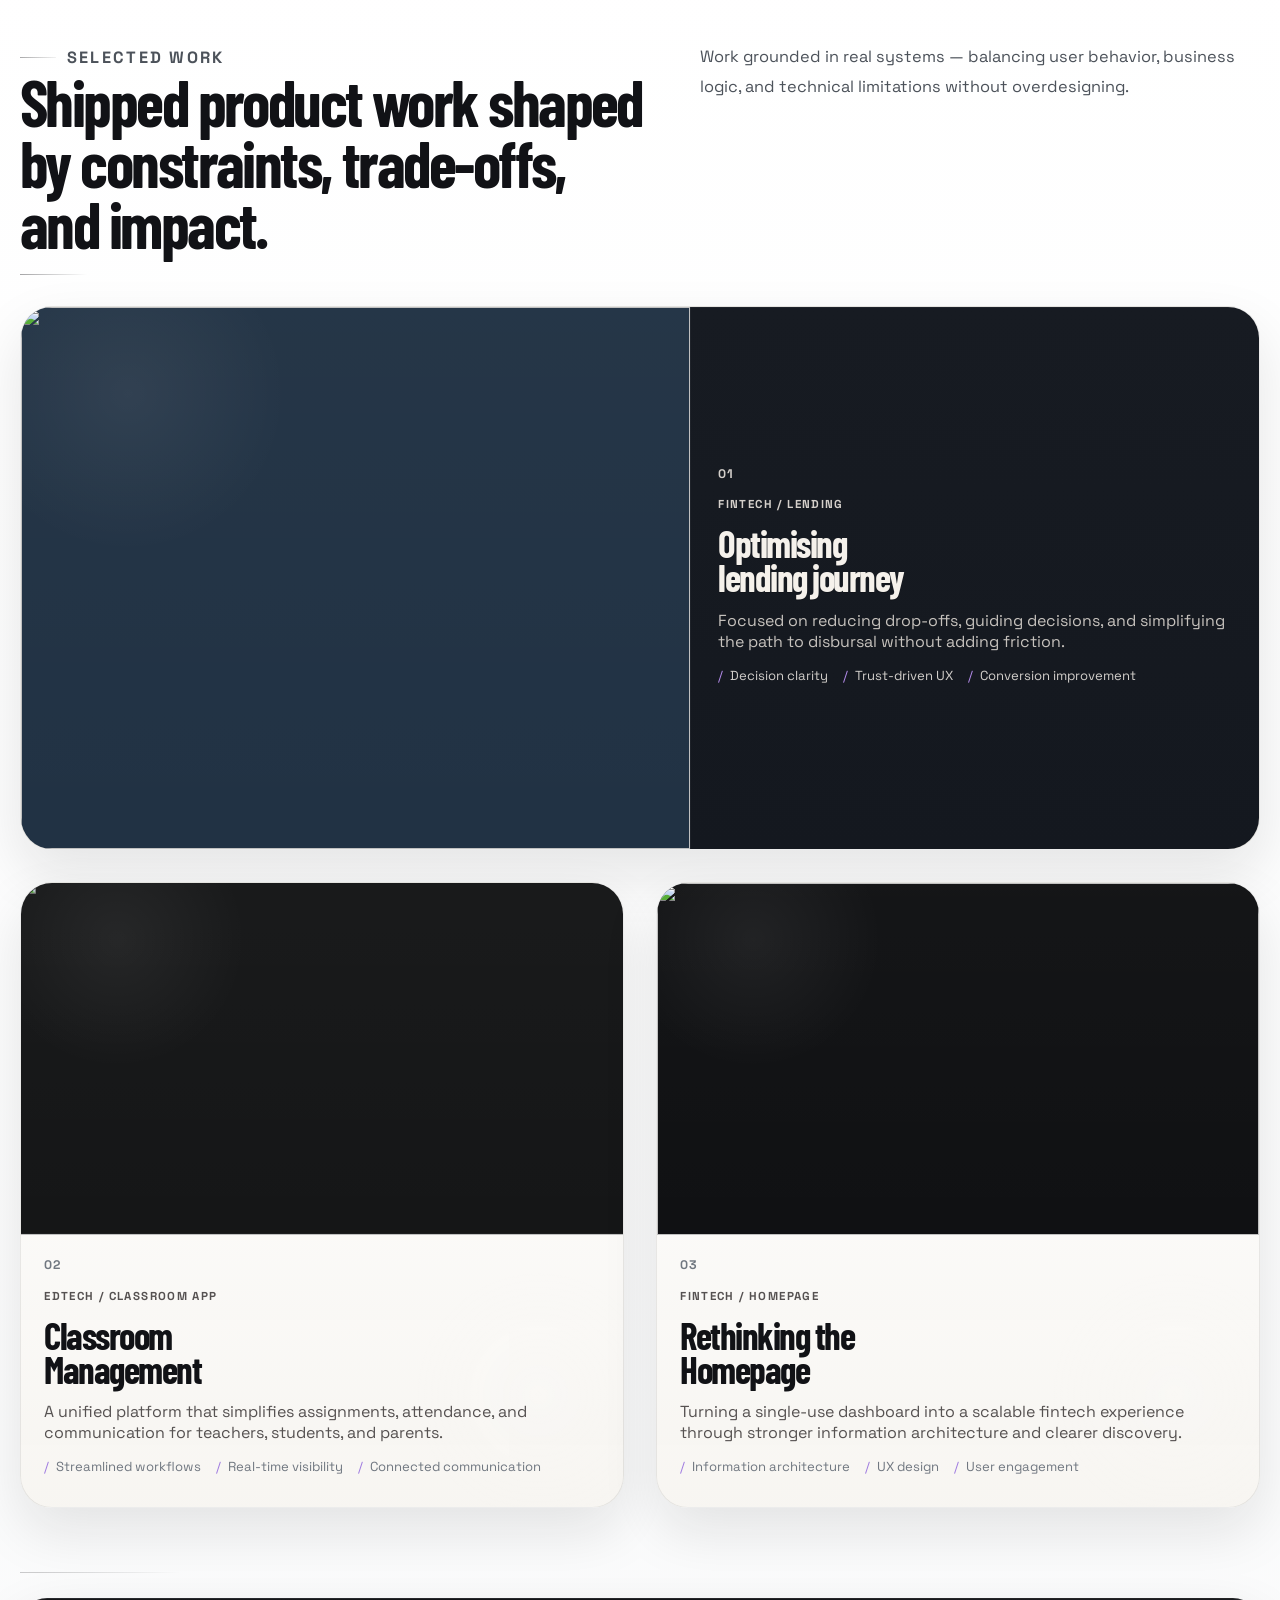
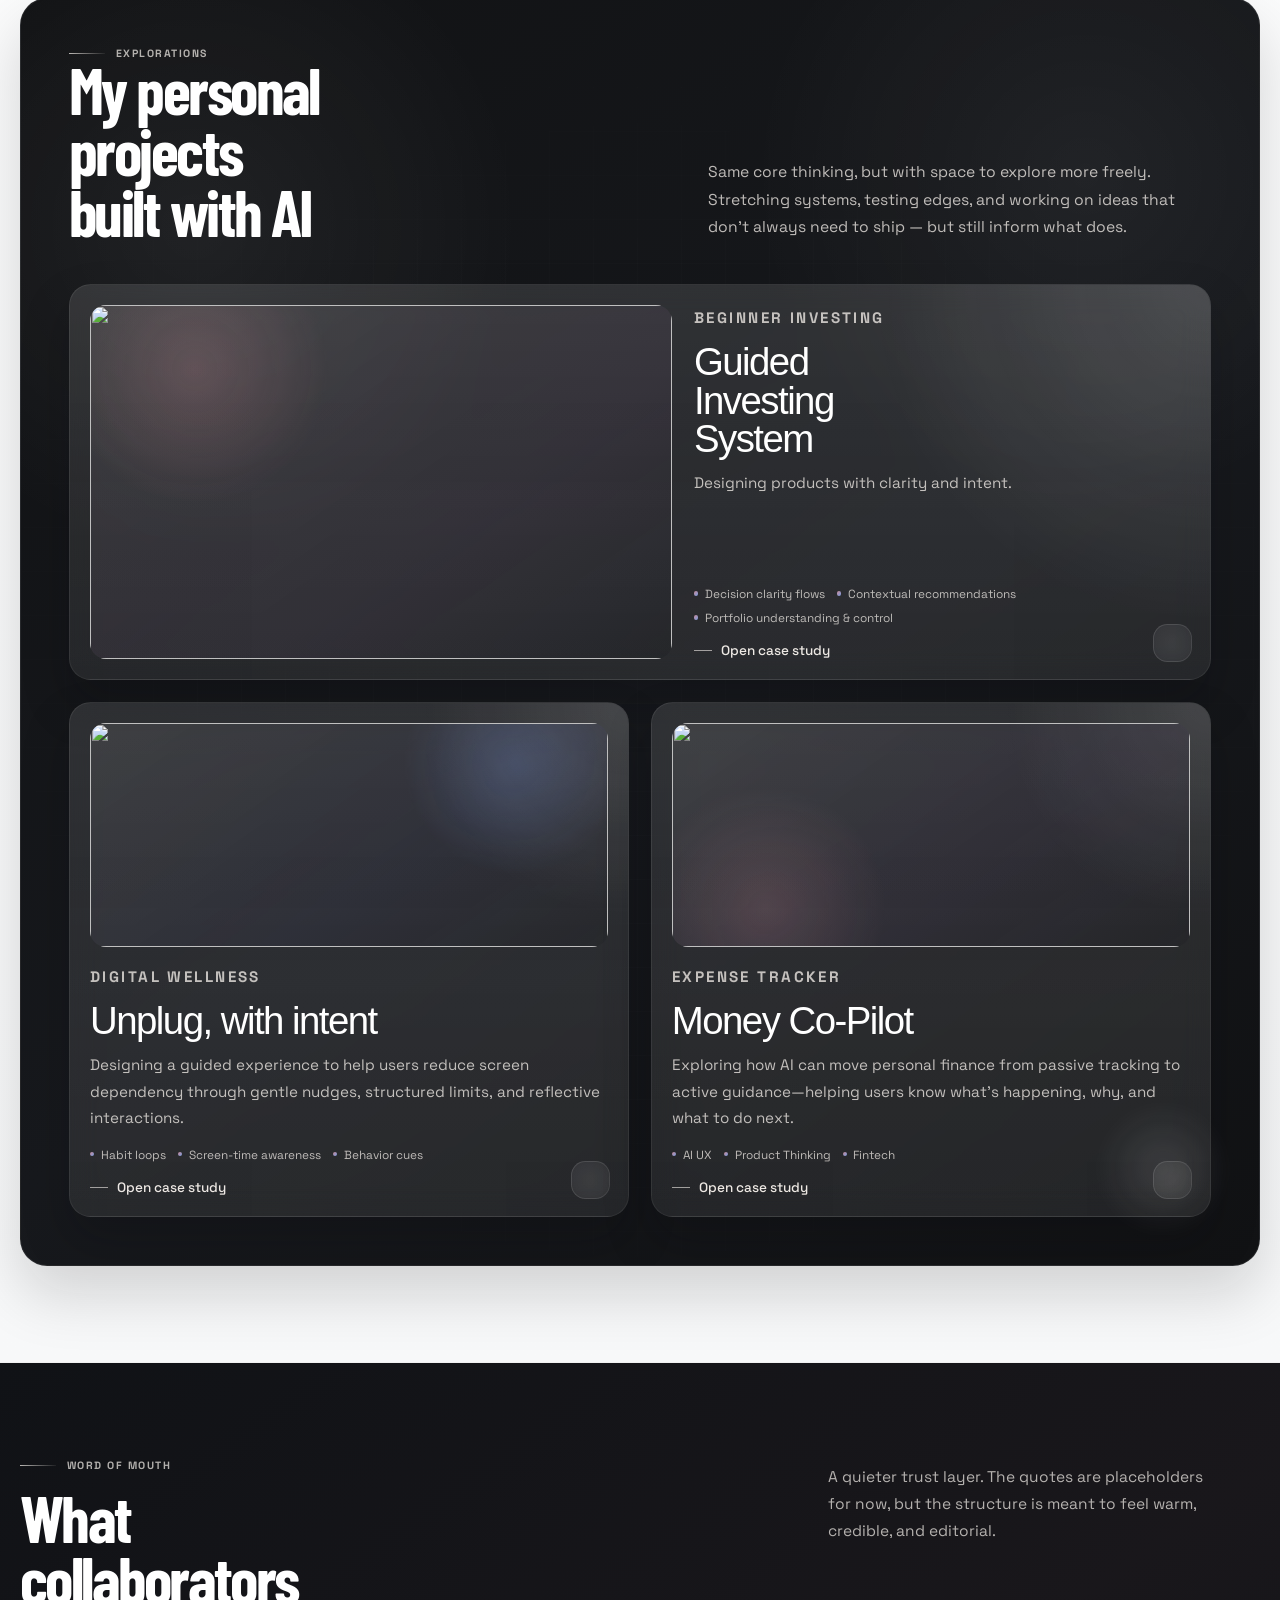
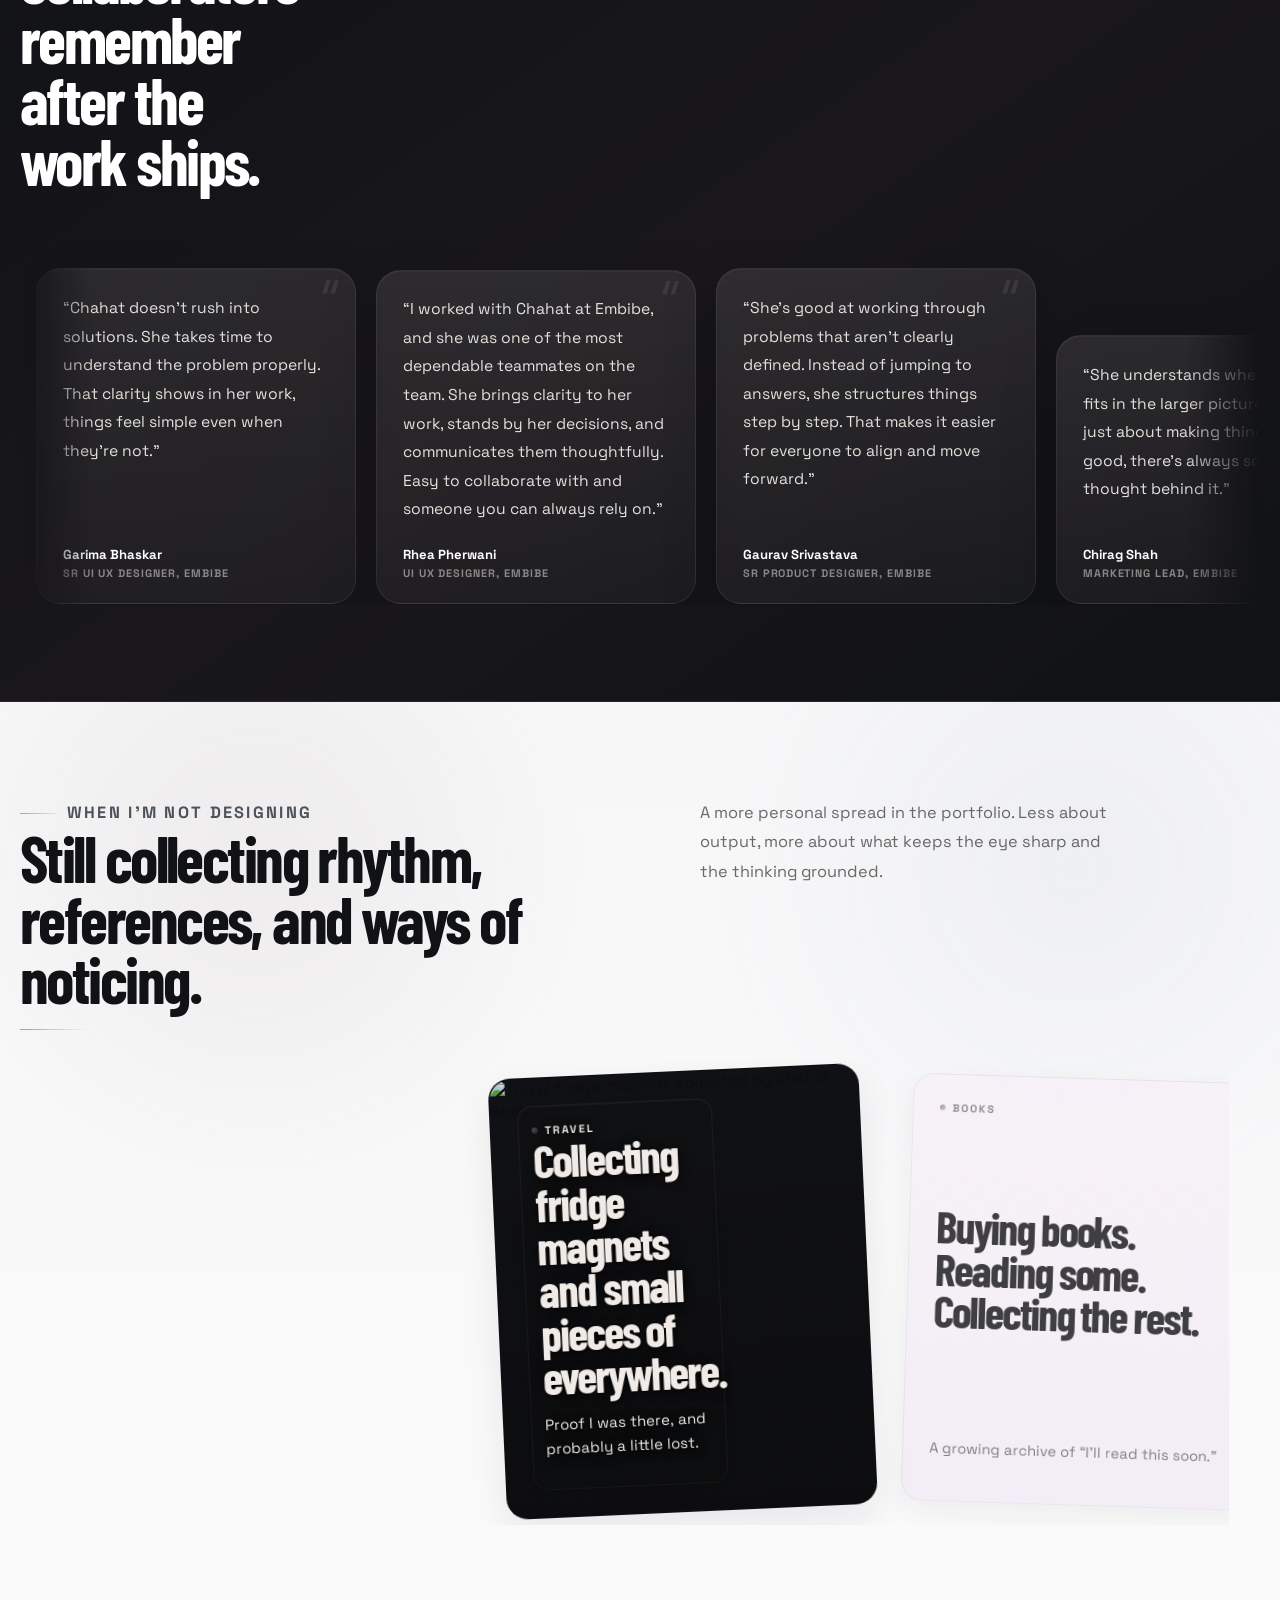
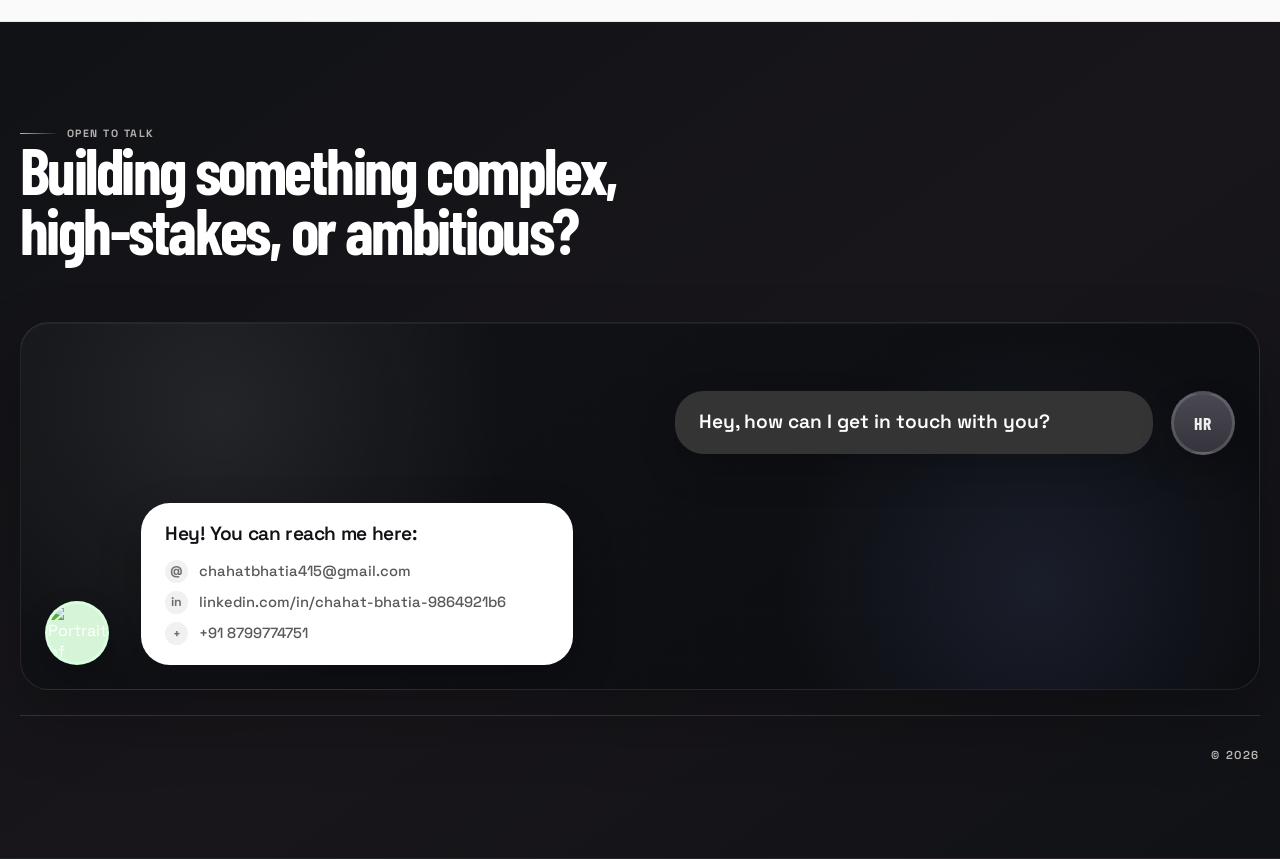
==== commit c9016759: "Update personal projects heading" ====
--- a/index.html
+++ b/index.html
@@ -221,9 +221,8 @@
                 <div>
                   <p class="kicker kicker--inverse">Explorations</p>
                   <h2>
-                    Personal projects<br />
-                    where ideas expand<br />
-                    and systems bend.
+                    My personal projects<br />
+                    built with AI
                   </h2>
                 </div>
                 <p>
